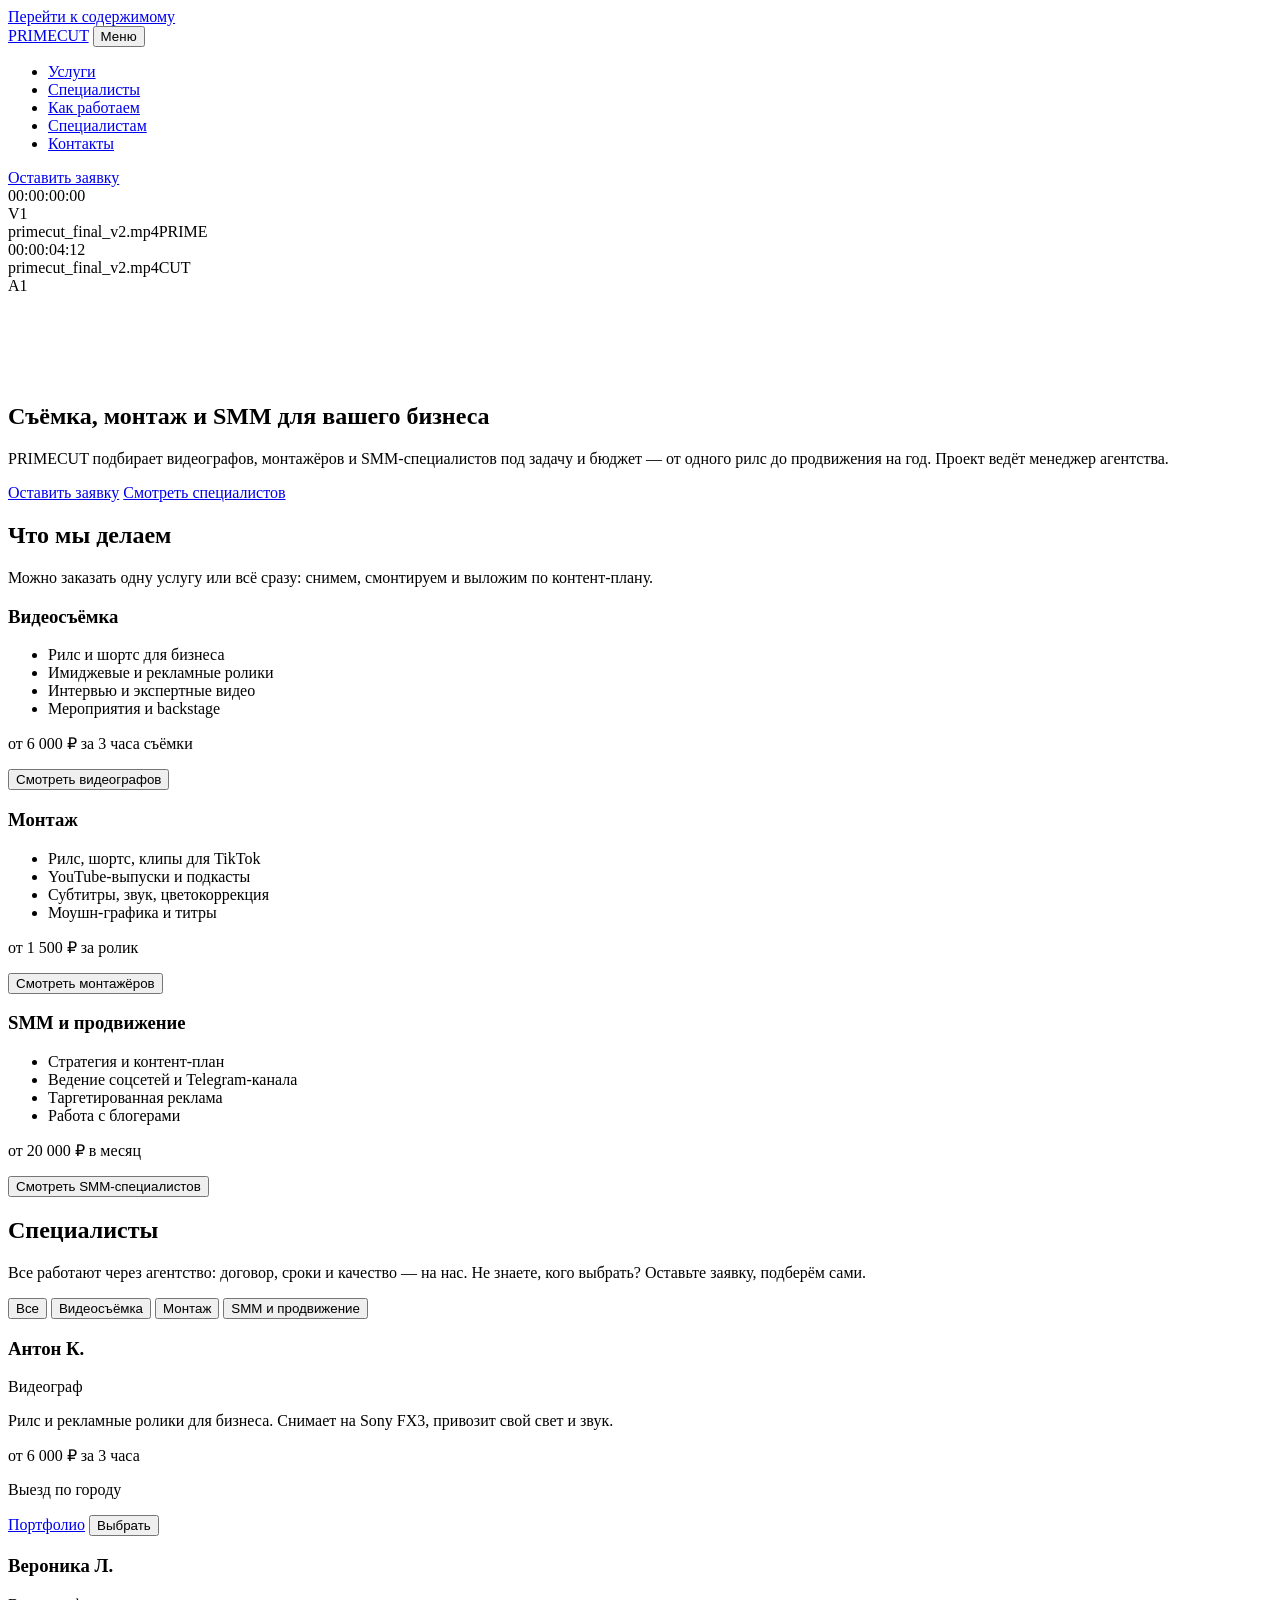
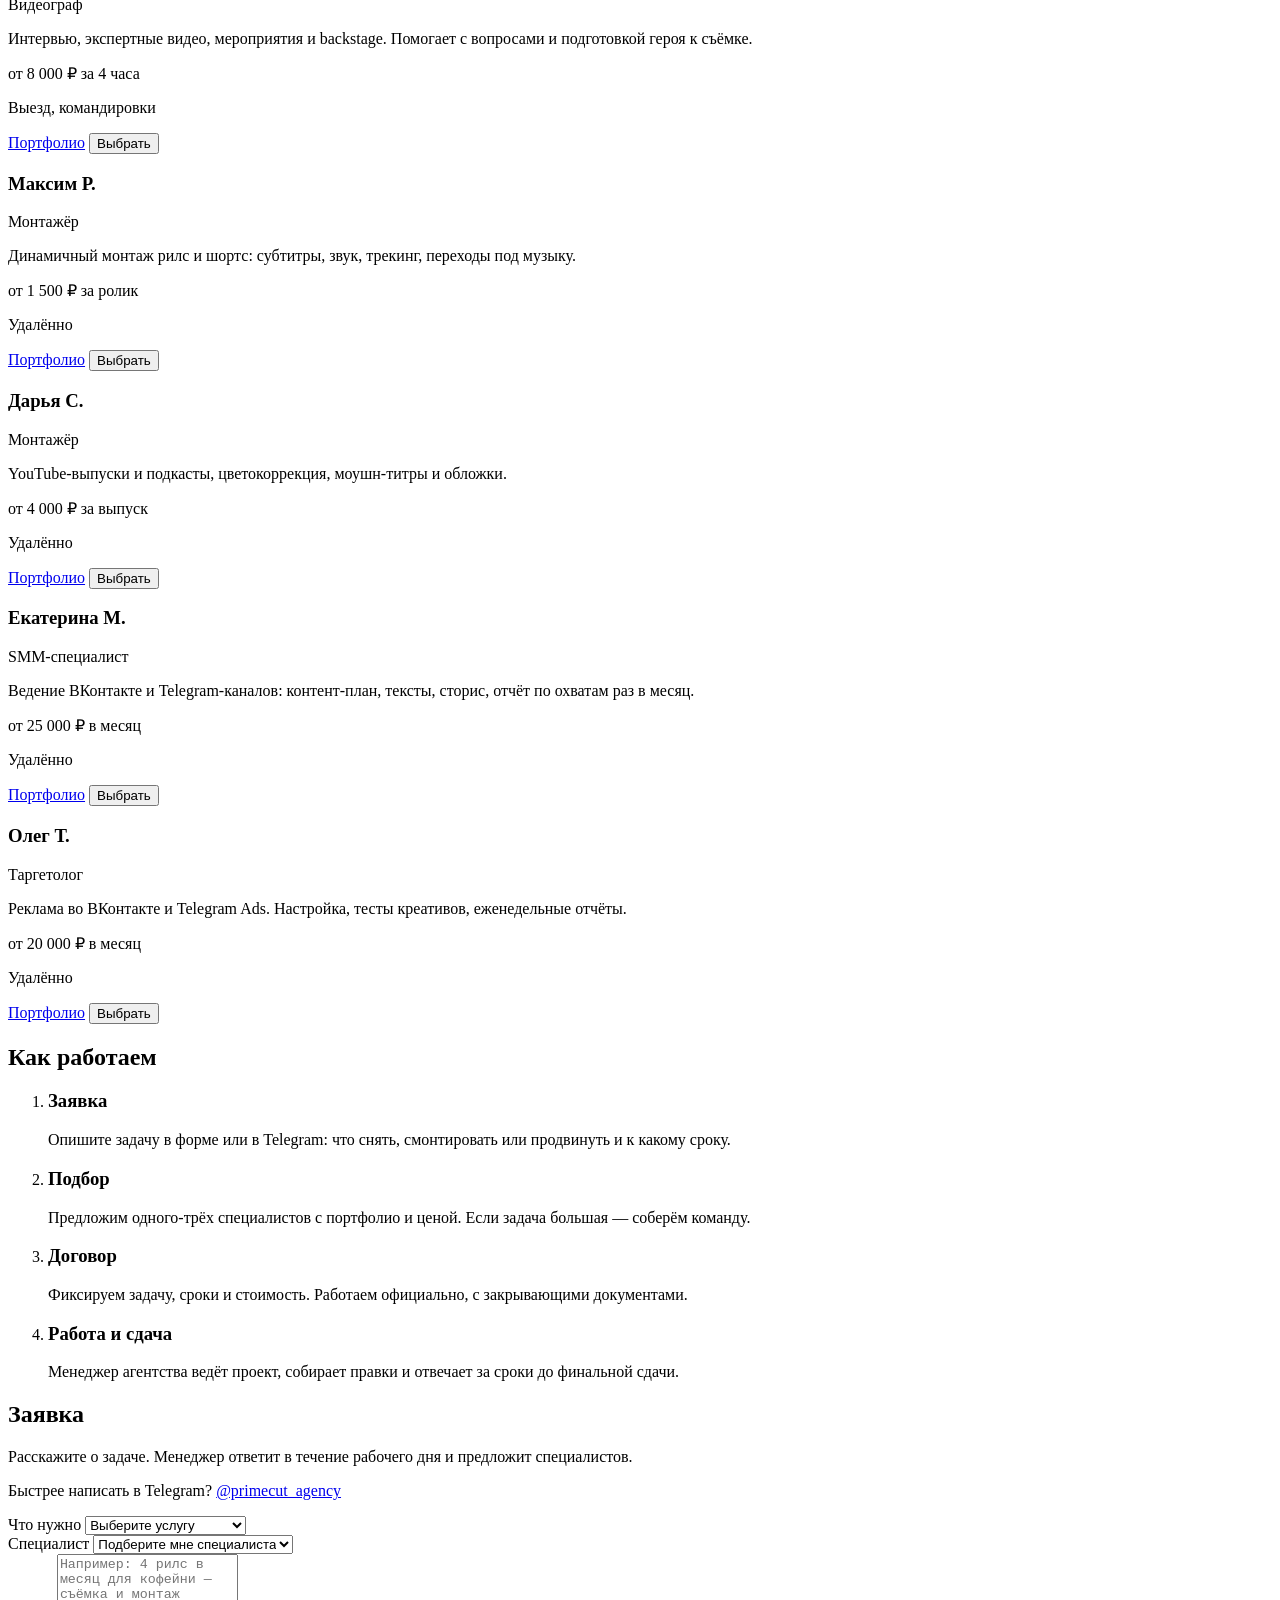
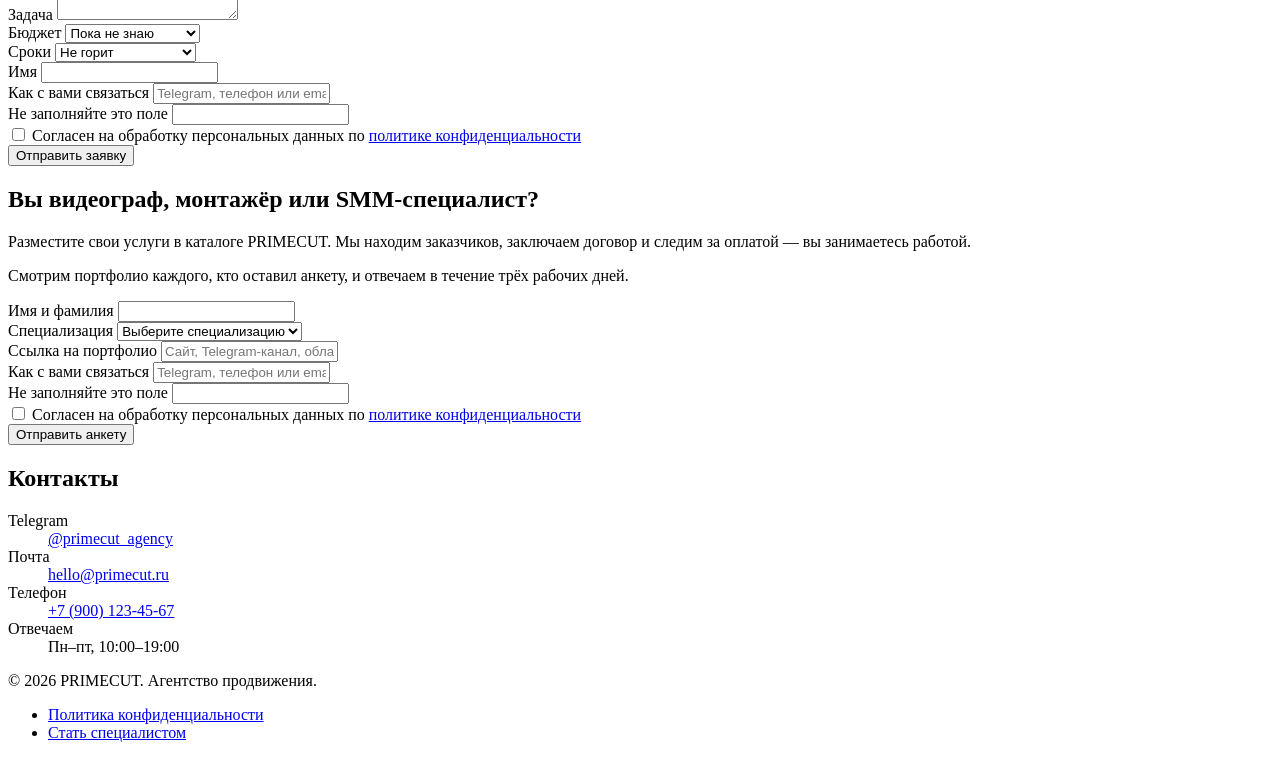
==== index.html @ 74338d12 "Add files via upload" ====
<!doctype html>
<html lang="ru">
<head>
  <meta charset="utf-8">
  <meta name="viewport" content="width=device-width, initial-scale=1">
  <title>PRIMECUT — агентство продвижения: видеосъёмка, монтаж, SMM</title>
  <meta name="description" content="PRIMECUT подбирает видеографов, монтажёров и SMM-специалистов под задачу и бюджет. Съёмка рилс и рекламы, монтаж, ведение соцсетей и таргет.">
  <meta name="theme-color" content="#EEF0F3">

  <meta property="og:type" content="website">
  <meta property="og:title" content="PRIMECUT — агентство продвижения">
  <meta property="og:description" content="Видеографы, монтажёры и SMM-специалисты для вашего бизнеса. Проект ведёт менеджер агентства.">
  <meta property="og:locale" content="ru_RU">
  <!-- Картинка для превью ссылок (1200×630). Загрузите файл в assets и раскомментируйте:
  <meta property="og:image" content="https://ВАШ-АДРЕС/assets/og-image.jpg"> -->

  <link rel="icon" href="assets/favicon.svg" type="image/svg+xml">
  <link rel="preconnect" href="https://fonts.googleapis.com">
  <link rel="preconnect" href="https://fonts.gstatic.com" crossorigin>
  <link href="https://fonts.googleapis.com/css2?family=Geologica:wght@400;500;600;700;800&display=swap" rel="stylesheet">
  <link rel="stylesheet" href="css/styles.css">

  <script src="js/config.js" defer></script>
  <script src="js/main.js" defer></script>
</head>
<body>
  <a class="skip-link" href="#main">Перейти к содержимому</a>

  <!-- ================= ШАПКА ================= -->
  <header class="site-header">
    <div class="site-header__inner">
      <a class="logo" href="#top" aria-label="PRIMECUT, наверх">PRIMECUT</a>

      <button class="nav-toggle" type="button" aria-expanded="false" aria-controls="site-nav">
        <span class="nav-toggle__bars" aria-hidden="true"></span>
        <span>Меню</span>
      </button>

      <nav class="site-nav" id="site-nav" aria-label="Разделы сайта">
        <ul class="site-nav__list">
          <li><a href="#services">Услуги</a></li>
          <li><a href="#catalog">Специалисты</a></li>
          <li><a href="#process">Как работаем</a></li>
          <li><a href="#join">Специалистам</a></li>
          <li><a href="#contacts">Контакты</a></li>
        </ul>
        <a class="btn btn--primary site-nav__cta" href="#request">Оставить заявку</a>
      </nav>
    </div>
  </header>

  <main id="main">

    <!-- ================= ПЕРВЫЙ ЭКРАН =================
         Логотип нарисован как дорожка монтажной программы:
         клип «PRIMECUT» разрезан в месте, где стоит курсор воспроизведения. -->
    <section class="hero" id="top">
      <div class="container">
        <div class="timeline" aria-hidden="true">
          <span class="timeline__label"></span>
          <div class="timeline__ruler"><span>00:00:00:00</span></div>

          <span class="timeline__label">V1</span>
          <div class="timeline__video">
            <div class="clip"><span class="clip__file">primecut_final_v2.mp4</span><span class="clip__word">PRIME</span></div>
            <div class="timeline__cut">
              <div class="playhead"><span class="playhead__time">00:00:04:12</span></div>
            </div>
            <div class="clip clip--tail"><span class="clip__file">primecut_final_v2.mp4</span><span class="clip__word">CUT</span></div>
          </div>

          <span class="timeline__label">A1</span>
          <div class="timeline__audio">
            <svg viewBox="0 0 600 40" preserveAspectRatio="none" focusable="false"><path d="M2.0 15.6V24.4M6.0 15.3V24.7M10.0 12.6V27.4M14.0 14.2V25.8M18.0 11.2V28.8M22.0 11.2V28.8M26.0 12.3V27.7M30.0 8.8V31.2M34.0 11.3V28.7M38.0 8.0V32.0M42.0 10.3V29.7M46.0 9.8V30.2M50.0 6.9V33.1M54.0 3.5V36.5M58.0 9.1V30.9M62.0 8.3V31.7M66.0 5.3V34.7M70.0 3.1V36.9M74.0 6.4V33.6M78.0 8.2V31.8M82.0 4.7V35.3M86.0 11.7V28.3M90.0 7.3V32.7M94.0 11.5V28.5M98.0 13.0V27.0M102.0 13.8V26.2M106.0 13.8V26.2M110.0 12.8V27.2M114.0 15.8V24.2M118.0 14.2V25.8M122.0 13.0V27.0M126.0 13.3V26.7M130.0 11.7V28.3M134.0 13.4V26.6M138.0 13.0V27.0M142.0 11.7V28.3M146.0 8.4V31.6M150.0 9.6V30.4M154.0 10.0V30.0M158.0 8.0V32.0M162.0 8.8V31.2M166.0 9.8V30.2M170.0 6.6V33.4M174.0 7.4V32.6M178.0 10.6V29.4M182.0 8.8V31.2M186.0 9.5V30.5M190.0 7.9V32.1M194.0 9.3V30.7M198.0 12.1V27.9M202.0 9.2V30.8M206.0 13.9V26.1M210.0 13.0V27.0M214.0 12.2V27.8M218.0 15.1V24.9M222.0 14.4V25.6M226.0 16.2V23.8M230.0 14.4V25.6M234.0 13.6V26.4M238.0 13.8V26.2M242.0 12.3V27.7M246.0 14.1V25.9M250.0 12.3V27.7M254.0 12.5V27.5M258.0 12.4V27.6M262.0 12.8V27.2M266.0 11.0V29.0M270.0 10.5V29.5M274.0 12.6V27.4M278.0 11.8V28.2M282.0 14.4V25.6M286.0 11.8V28.2M290.0 12.1V27.9M294.0 10.8V29.2M298.0 11.7V28.3M302.0 14.0V26.0M306.0 13.8V26.2M310.0 12.9V27.1M314.0 15.5V24.5M318.0 14.1V25.9M322.0 15.3V24.7M326.0 15.6V24.4M330.0 15.9V24.1M334.0 13.9V26.1M338.0 16.0V24.0M342.0 15.8V24.2M346.0 15.2V24.8M350.0 13.5V26.5M354.0 15.8V24.2M358.0 14.5V25.5M362.0 13.9V26.1M366.0 12.5V27.5M370.0 12.5V27.5M374.0 12.2V27.8M378.0 14.2V25.8M382.0 13.5V26.5M386.0 13.6V26.4M390.0 11.3V28.7M394.0 10.9V29.1M398.0 14.2V25.8M402.0 14.0V26.0M406.0 13.7V26.3M410.0 13.7V26.3M414.0 12.6V27.4M418.0 12.2V27.8M422.0 13.7V26.3M426.0 14.9V25.1M430.0 13.4V26.6M434.0 13.8V26.2M438.0 13.3V26.7M442.0 12.3V27.7M446.0 13.6V26.4M450.0 14.6V25.4M454.0 14.7V25.3M458.0 14.1V25.9M462.0 15.7V24.3M466.0 12.2V27.8M470.0 12.0V28.0M474.0 11.0V29.0M478.0 10.7V29.3M482.0 12.0V28.0M486.0 11.5V28.5M490.0 12.7V27.3M494.0 9.3V30.7M498.0 12.3V27.7M502.0 12.0V28.0M506.0 10.9V29.1M510.0 11.0V29.0M514.0 9.7V30.3M518.0 11.6V28.4M522.0 12.0V28.0M526.0 11.1V28.9M530.0 11.6V28.4M534.0 10.2V29.8M538.0 12.6V27.4M542.0 8.2V31.8M546.0 10.3V29.7M550.0 13.3V26.7M554.0 13.4V26.6M558.0 13.7V26.3M562.0 14.4V25.6M566.0 15.9V24.1M570.0 13.4V26.6M574.0 11.8V28.2M578.0 12.8V27.2M582.0 11.8V28.2M586.0 13.1V26.9M590.0 12.3V27.7M594.0 10.2V29.8M598.0 10.1V29.9"/></svg>
          </div>
        </div>

        <div class="hero__grid">
          <h1 class="hero__title">Съёмка, монтаж и&nbsp;SMM для вашего бизнеса</h1>
          <div class="hero__side">
            <p class="hero__lead">PRIMECUT подбирает видеографов, монтажёров и&nbsp;SMM-специалистов под задачу и&nbsp;бюджет — от&nbsp;одного рилс до&nbsp;продвижения на&nbsp;год. Проект ведёт менеджер агентства.</p>
            <div class="hero__actions">
              <a class="btn btn--primary btn--large" href="#request">Оставить заявку</a>
              <a class="btn btn--quiet btn--large" href="#catalog">Смотреть специалистов</a>
            </div>
          </div>
        </div>
      </div>
    </section>

    <!-- ================= УСЛУГИ ================= -->
    <section class="section" id="services" aria-labelledby="services-title">
      <div class="container">
        <div class="section__head">
          <h2 class="section__title" id="services-title">Что мы делаем</h2>
          <p class="section__note">Можно заказать одну услугу или всё сразу: снимем, смонтируем и&nbsp;выложим по&nbsp;контент-плану.</p>
        </div>

        <div class="services">
          <article class="service" data-category="video">
            <h3 class="service__title">Видеосъёмка</h3>
            <ul class="service__list">
              <li>Рилс и&nbsp;шортс для бизнеса</li>
              <li>Имиджевые и&nbsp;рекламные ролики</li>
              <li>Интервью и&nbsp;экспертные видео</li>
              <li>Мероприятия и&nbsp;backstage</li>
            </ul>
            <p class="service__price">от&nbsp;6&nbsp;000&nbsp;₽ за&nbsp;3&nbsp;часа съёмки</p>
            <button class="link-btn" type="button" data-show-category="video">Смотреть видеографов</button>
          </article>

          <article class="service" data-category="edit">
            <h3 class="service__title">Монтаж</h3>
            <ul class="service__list">
              <li>Рилс, шортс, клипы для TikTok</li>
              <li>YouTube-выпуски и&nbsp;подкасты</li>
              <li>Субтитры, звук, цветокоррекция</li>
              <li>Моушн-графика и&nbsp;титры</li>
            </ul>
            <p class="service__price">от&nbsp;1&nbsp;500&nbsp;₽ за&nbsp;ролик</p>
            <button class="link-btn" type="button" data-show-category="edit">Смотреть монтажёров</button>
          </article>

          <article class="service" data-category="smm">
            <h3 class="service__title">SMM и&nbsp;продвижение</h3>
            <ul class="service__list">
              <li>Стратегия и&nbsp;контент-план</li>
              <li>Ведение соцсетей и&nbsp;Telegram-канала</li>
              <li>Таргетированная реклама</li>
              <li>Работа с&nbsp;блогерами</li>
            </ul>
            <p class="service__price">от&nbsp;20&nbsp;000&nbsp;₽ в&nbsp;месяц</p>
            <button class="link-btn" type="button" data-show-category="smm">Смотреть SMM-специалистов</button>
          </article>
        </div>
      </div>
    </section>

    <!-- ================= КАТАЛОГ СПЕЦИАЛИСТОВ =================
         Один специалист — один блок <article class="pro">.
         data-category: video (съёмка), edit (монтаж) или smm (SMM и продвижение).
         data-name — имя, которое попадёт в форму заявки.
         Ссылка «Портфолио» с href="#" на сайте не показывается — впишите настоящую ссылку. -->
    <section class="section section--tinted" id="catalog" aria-labelledby="catalog-title">
      <div class="container">
        <div class="section__head">
          <h2 class="section__title" id="catalog-title">Специалисты</h2>
          <p class="section__note">Все работают через агентство: договор, сроки и&nbsp;качество — на&nbsp;нас. Не&nbsp;знаете, кого выбрать? Оставьте заявку, подберём сами.</p>
        </div>

        <div class="filters" role="group" aria-label="Показать специалистов">
          <button class="filter" type="button" data-filter="all" aria-pressed="true">Все</button>
          <button class="filter" type="button" data-filter="video" aria-pressed="false">Видеосъёмка</button>
          <button class="filter" type="button" data-filter="edit" aria-pressed="false">Монтаж</button>
          <button class="filter" type="button" data-filter="smm" aria-pressed="false">SMM и&nbsp;продвижение</button>
        </div>

        <div class="catalog" id="catalog-list">
          <article class="pro" data-category="video" data-name="Антон К.">
            <div class="pro__who">
              <h3 class="pro__name">Антон К.</h3>
              <p class="pro__role">Видеограф</p>
            </div>
            <p class="pro__about">Рилс и&nbsp;рекламные ролики для бизнеса. Снимает на&nbsp;Sony FX3, привозит свой свет и&nbsp;звук.</p>
            <div class="pro__terms">
              <p class="pro__price">от&nbsp;6&nbsp;000&nbsp;₽ за&nbsp;3&nbsp;часа</p>
              <p class="pro__format">Выезд по&nbsp;городу</p>
            </div>
            <div class="pro__actions">
              <a class="link-btn" href="#" target="_blank" rel="noopener" data-portfolio>Портфолио</a>
              <button class="btn btn--small" type="button" data-choose>Выбрать</button>
            </div>
          </article>

          <article class="pro" data-category="video" data-name="Вероника Л.">
            <div class="pro__who">
              <h3 class="pro__name">Вероника Л.</h3>
              <p class="pro__role">Видеограф</p>
            </div>
            <p class="pro__about">Интервью, экспертные видео, мероприятия и&nbsp;backstage. Помогает с&nbsp;вопросами и&nbsp;подготовкой героя к&nbsp;съёмке.</p>
            <div class="pro__terms">
              <p class="pro__price">от&nbsp;8&nbsp;000&nbsp;₽ за&nbsp;4&nbsp;часа</p>
              <p class="pro__format">Выезд, командировки</p>
            </div>
            <div class="pro__actions">
              <a class="link-btn" href="#" target="_blank" rel="noopener" data-portfolio>Портфолио</a>
              <button class="btn btn--small" type="button" data-choose>Выбрать</button>
            </div>
          </article>

          <article class="pro" data-category="edit" data-name="Максим Р.">
            <div class="pro__who">
              <h3 class="pro__name">Максим Р.</h3>
              <p class="pro__role">Монтажёр</p>
            </div>
            <p class="pro__about">Динамичный монтаж рилс и&nbsp;шортс: субтитры, звук, трекинг, переходы под&nbsp;музыку.</p>
            <div class="pro__terms">
              <p class="pro__price">от&nbsp;1&nbsp;500&nbsp;₽ за&nbsp;ролик</p>
              <p class="pro__format">Удалённо</p>
            </div>
            <div class="pro__actions">
              <a class="link-btn" href="#" target="_blank" rel="noopener" data-portfolio>Портфолио</a>
              <button class="btn btn--small" type="button" data-choose>Выбрать</button>
            </div>
          </article>

          <article class="pro" data-category="edit" data-name="Дарья С.">
            <div class="pro__who">
              <h3 class="pro__name">Дарья С.</h3>
              <p class="pro__role">Монтажёр</p>
            </div>
            <p class="pro__about">YouTube-выпуски и&nbsp;подкасты, цветокоррекция, моушн-титры и&nbsp;обложки.</p>
            <div class="pro__terms">
              <p class="pro__price">от&nbsp;4&nbsp;000&nbsp;₽ за&nbsp;выпуск</p>
              <p class="pro__format">Удалённо</p>
            </div>
            <div class="pro__actions">
              <a class="link-btn" href="#" target="_blank" rel="noopener" data-portfolio>Портфолио</a>
              <button class="btn btn--small" type="button" data-choose>Выбрать</button>
            </div>
          </article>

          <article class="pro" data-category="smm" data-name="Екатерина М.">
            <div class="pro__who">
              <h3 class="pro__name">Екатерина М.</h3>
              <p class="pro__role">SMM-специалист</p>
            </div>
            <p class="pro__about">Ведение ВКонтакте и&nbsp;Telegram-каналов: контент-план, тексты, сторис, отчёт по&nbsp;охватам раз в&nbsp;месяц.</p>
            <div class="pro__terms">
              <p class="pro__price">от&nbsp;25&nbsp;000&nbsp;₽ в&nbsp;месяц</p>
              <p class="pro__format">Удалённо</p>
            </div>
            <div class="pro__actions">
              <a class="link-btn" href="#" target="_blank" rel="noopener" data-portfolio>Портфолио</a>
              <button class="btn btn--small" type="button" data-choose>Выбрать</button>
            </div>
          </article>

          <article class="pro" data-category="smm" data-name="Олег Т.">
            <div class="pro__who">
              <h3 class="pro__name">Олег Т.</h3>
              <p class="pro__role">Таргетолог</p>
            </div>
            <p class="pro__about">Реклама во&nbsp;ВКонтакте и&nbsp;Telegram Ads. Настройка, тесты креативов, еженедельные отчёты.</p>
            <div class="pro__terms">
              <p class="pro__price">от&nbsp;20&nbsp;000&nbsp;₽ в&nbsp;месяц</p>
              <p class="pro__format">Удалённо</p>
            </div>
            <div class="pro__actions">
              <a class="link-btn" href="#" target="_blank" rel="noopener" data-portfolio>Портфолио</a>
              <button class="btn btn--small" type="button" data-choose>Выбрать</button>
            </div>
          </article>
        </div>
      </div>
    </section>

    <!-- ================= КАК РАБОТАЕМ ================= -->
    <section class="section" id="process" aria-labelledby="process-title">
      <div class="container">
        <div class="section__head">
          <h2 class="section__title" id="process-title">Как работаем</h2>
        </div>

        <ol class="steps">
          <li class="step">
            <h3 class="step__title">Заявка</h3>
            <p>Опишите задачу в&nbsp;форме или в&nbsp;Telegram: что снять, смонтировать или продвинуть и&nbsp;к&nbsp;какому сроку.</p>
          </li>
          <li class="step">
            <h3 class="step__title">Подбор</h3>
            <p>Предложим одного-трёх специалистов с&nbsp;портфолио и&nbsp;ценой. Если задача большая — соберём команду.</p>
          </li>
          <li class="step">
            <h3 class="step__title">Договор</h3>
            <p>Фиксируем задачу, сроки и&nbsp;стоимость. Работаем официально, с&nbsp;закрывающими документами.</p>
          </li>
          <li class="step">
            <h3 class="step__title">Работа и&nbsp;сдача</h3>
            <p>Менеджер агентства ведёт проект, собирает правки и&nbsp;отвечает за&nbsp;сроки до&nbsp;финальной сдачи.</p>
          </li>
        </ol>
      </div>
    </section>

    <!-- ================= ЗАЯВКА ================= -->
    <section class="section section--tinted" id="request" aria-labelledby="request-title">
      <div class="container split">
        <div class="split__intro">
          <h2 class="section__title" id="request-title">Заявка</h2>
          <p>Расскажите о&nbsp;задаче. Менеджер ответит в&nbsp;течение рабочего дня и&nbsp;предложит специалистов.</p>
          <p>Быстрее написать в&nbsp;Telegram? <a href="https://t.me/primecut_agency" target="_blank" rel="noopener">@primecut_agency</a></p>
        </div>

        <form class="form" id="request-form" data-form
              data-title="Заявка с сайта PRIMECUT"
              data-success-title="Заявка отправлена"
              data-success-text="Менеджер свяжется с вами в течение рабочего дня и предложит специалистов."
              novalidate>
          <noscript><p class="form__noscript">Чтобы отправить заявку, включите JavaScript или напишите нам в&nbsp;Telegram.</p></noscript>

          <div class="field">
            <label for="r-category">Что нужно</label>
            <select id="r-category" name="category" data-label="Услуга" required>
              <option value="">Выберите услугу</option>
              <option value="video">Видеосъёмка</option>
              <option value="edit">Монтаж</option>
              <option value="smm">SMM и продвижение</option>
              <option value="mixed">Несколько услуг сразу</option>
            </select>
            <p class="field__error" id="r-category-error" hidden>Выберите, что нужно сделать</p>
          </div>

          <div class="field">
            <label for="r-specialist">Специалист</label>
            <select id="r-specialist" name="specialist" data-label="Специалист">
              <option value="Подобрать">Подберите мне специалиста</option>
              <!-- Варианты подставляются автоматически из каталога -->
            </select>
          </div>

          <div class="field">
            <label for="r-task">Задача</label>
            <textarea id="r-task" name="task" rows="4" maxlength="1500" data-label="Задача" required placeholder="Например: 4 рилс в месяц для кофейни — съёмка и монтаж"></textarea>
            <p class="field__error" id="r-task-error" hidden>Опишите задачу хотя бы в&nbsp;двух словах</p>
          </div>

          <div class="field-row">
            <div class="field">
              <label for="r-budget">Бюджет</label>
              <select id="r-budget" name="budget" data-label="Бюджет">
                <option>Пока не знаю</option>
                <option>До 30 000 ₽</option>
                <option>30 000–100 000 ₽</option>
                <option>Больше 100 000 ₽</option>
              </select>
            </div>
            <div class="field">
              <label for="r-deadline">Сроки</label>
              <select id="r-deadline" name="deadline" data-label="Сроки">
                <option>Не горит</option>
                <option>В течение месяца</option>
                <option>В течение недели</option>
                <option>Срочно, за 1–2 дня</option>
              </select>
            </div>
          </div>

          <div class="field">
            <label for="r-name">Имя</label>
            <input id="r-name" name="name" type="text" autocomplete="name" maxlength="80" data-label="Имя" required>
            <p class="field__error" id="r-name-error" hidden>Напишите, как к&nbsp;вам обращаться</p>
          </div>

          <div class="field">
            <label for="r-contact">Как с&nbsp;вами связаться</label>
            <input id="r-contact" name="contact" type="text" maxlength="120" data-label="Контакт" required placeholder="Telegram, телефон или email">
            <p class="field__error" id="r-contact-error" hidden>Оставьте Telegram, телефон или email</p>
          </div>

          <div class="hp" aria-hidden="true">
            <label for="r-website">Не заполняйте это поле</label>
            <input id="r-website" name="website" type="text" tabindex="-1" autocomplete="off" data-honeypot>
          </div>

          <div class="field field--check">
            <input id="r-consent" name="consent" type="checkbox" required>
            <label for="r-consent">Согласен на&nbsp;обработку персональных данных по&nbsp;<a href="privacy.html" target="_blank" rel="noopener">политике конфиденциальности</a></label>
            <p class="field__error" id="r-consent-error" hidden>Без согласия мы не&nbsp;можем принять заявку</p>
          </div>

          <button class="btn btn--primary btn--large btn--block" type="submit">Отправить заявку</button>
          <div class="form__status" role="status" aria-live="polite" tabindex="-1" hidden></div>
        </form>
      </div>
    </section>

    <!-- ================= ДЛЯ СПЕЦИАЛИСТОВ ================= -->
    <section class="section section--dark" id="join" aria-labelledby="join-title">
      <div class="container split">
        <div class="split__intro">
          <h2 class="section__title" id="join-title">Вы видеограф, монтажёр или SMM&#8209;специалист?</h2>
          <p>Разместите свои услуги в&nbsp;каталоге PRIMECUT. Мы находим заказчиков, заключаем договор и&nbsp;следим за&nbsp;оплатой — вы занимаетесь работой.</p>
          <p>Смотрим портфолио каждого, кто оставил анкету, и&nbsp;отвечаем в&nbsp;течение трёх рабочих дней.</p>
        </div>

        <form class="form" id="join-form" data-form
              data-title="Анкета специалиста PRIMECUT"
              data-success-title="Анкета отправлена"
              data-success-text="Посмотрим портфолио и напишем вам в течение трёх рабочих дней."
              novalidate>
          <div class="field">
            <label for="j-name">Имя и&nbsp;фамилия</label>
            <input id="j-name" name="name" type="text" autocomplete="name" maxlength="80" data-label="Имя" required>
            <p class="field__error" id="j-name-error" hidden>Напишите имя и&nbsp;фамилию</p>
          </div>

          <div class="field">
            <label for="j-role">Специализация</label>
            <select id="j-role" name="role" data-label="Специализация" required>
              <option value="">Выберите специализацию</option>
              <option>Видеограф</option>
              <option>Монтажёр</option>
              <option>SMM-специалист</option>
              <option>Таргетолог</option>
              <option>Другое</option>
            </select>
            <p class="field__error" id="j-role-error" hidden>Выберите специализацию</p>
          </div>

          <div class="field">
            <label for="j-portfolio">Ссылка на&nbsp;портфолио</label>
            <input id="j-portfolio" name="portfolio" type="text" inputmode="url" maxlength="300" data-label="Портфолио" required placeholder="Сайт, Telegram-канал, облако с работами">
            <p class="field__error" id="j-portfolio-error" hidden>Добавьте ссылку на&nbsp;работы</p>
          </div>

          <div class="field">
            <label for="j-contact">Как с&nbsp;вами связаться</label>
            <input id="j-contact" name="contact" type="text" maxlength="120" data-label="Контакт" required placeholder="Telegram, телефон или email">
            <p class="field__error" id="j-contact-error" hidden>Оставьте Telegram, телефон или email</p>
          </div>

          <div class="hp" aria-hidden="true">
            <label for="j-website">Не заполняйте это поле</label>
            <input id="j-website" name="website" type="text" tabindex="-1" autocomplete="off" data-honeypot>
          </div>

          <div class="field field--check">
            <input id="j-consent" name="consent" type="checkbox" required>
            <label for="j-consent">Согласен на&nbsp;обработку персональных данных по&nbsp;<a href="privacy.html" target="_blank" rel="noopener">политике конфиденциальности</a></label>
            <p class="field__error" id="j-consent-error" hidden>Без согласия мы не&nbsp;можем принять анкету</p>
          </div>

          <button class="btn btn--primary btn--large btn--block" type="submit">Отправить анкету</button>
          <div class="form__status" role="status" aria-live="polite" tabindex="-1" hidden></div>
        </form>
      </div>
    </section>
  </main>

  <!-- ================= ПОДВАЛ И КОНТАКТЫ ================= -->
  <footer class="site-footer" id="contacts">
    <div class="container">
      <h2 class="site-footer__title">Контакты</h2>
      <dl class="contacts">
        <div>
          <dt>Telegram</dt>
          <dd><a href="https://t.me/primecut_agency" target="_blank" rel="noopener">@primecut_agency</a></dd>
        </div>
        <div>
          <dt>Почта</dt>
          <dd><a href="mailto:hello@primecut.ru">hello@primecut.ru</a></dd>
        </div>
        <div>
          <dt>Телефон</dt>
          <dd><a href="tel:+79001234567">+7 (900) 123-45-67</a></dd>
        </div>
        <div>
          <dt>Отвечаем</dt>
          <dd>Пн–пт, 10:00–19:00</dd>
        </div>
      </dl>

      <div class="site-footer__row">
        <p>© <span data-year>2026</span> PRIMECUT. Агентство продвижения.</p>
        <ul class="site-footer__links">
          <li><a href="privacy.html">Политика конфиденциальности</a></li>
          <li><a href="#join">Стать специалистом</a></li>
        </ul>
      </div>
    </div>
  </footer>
</body>
</html>
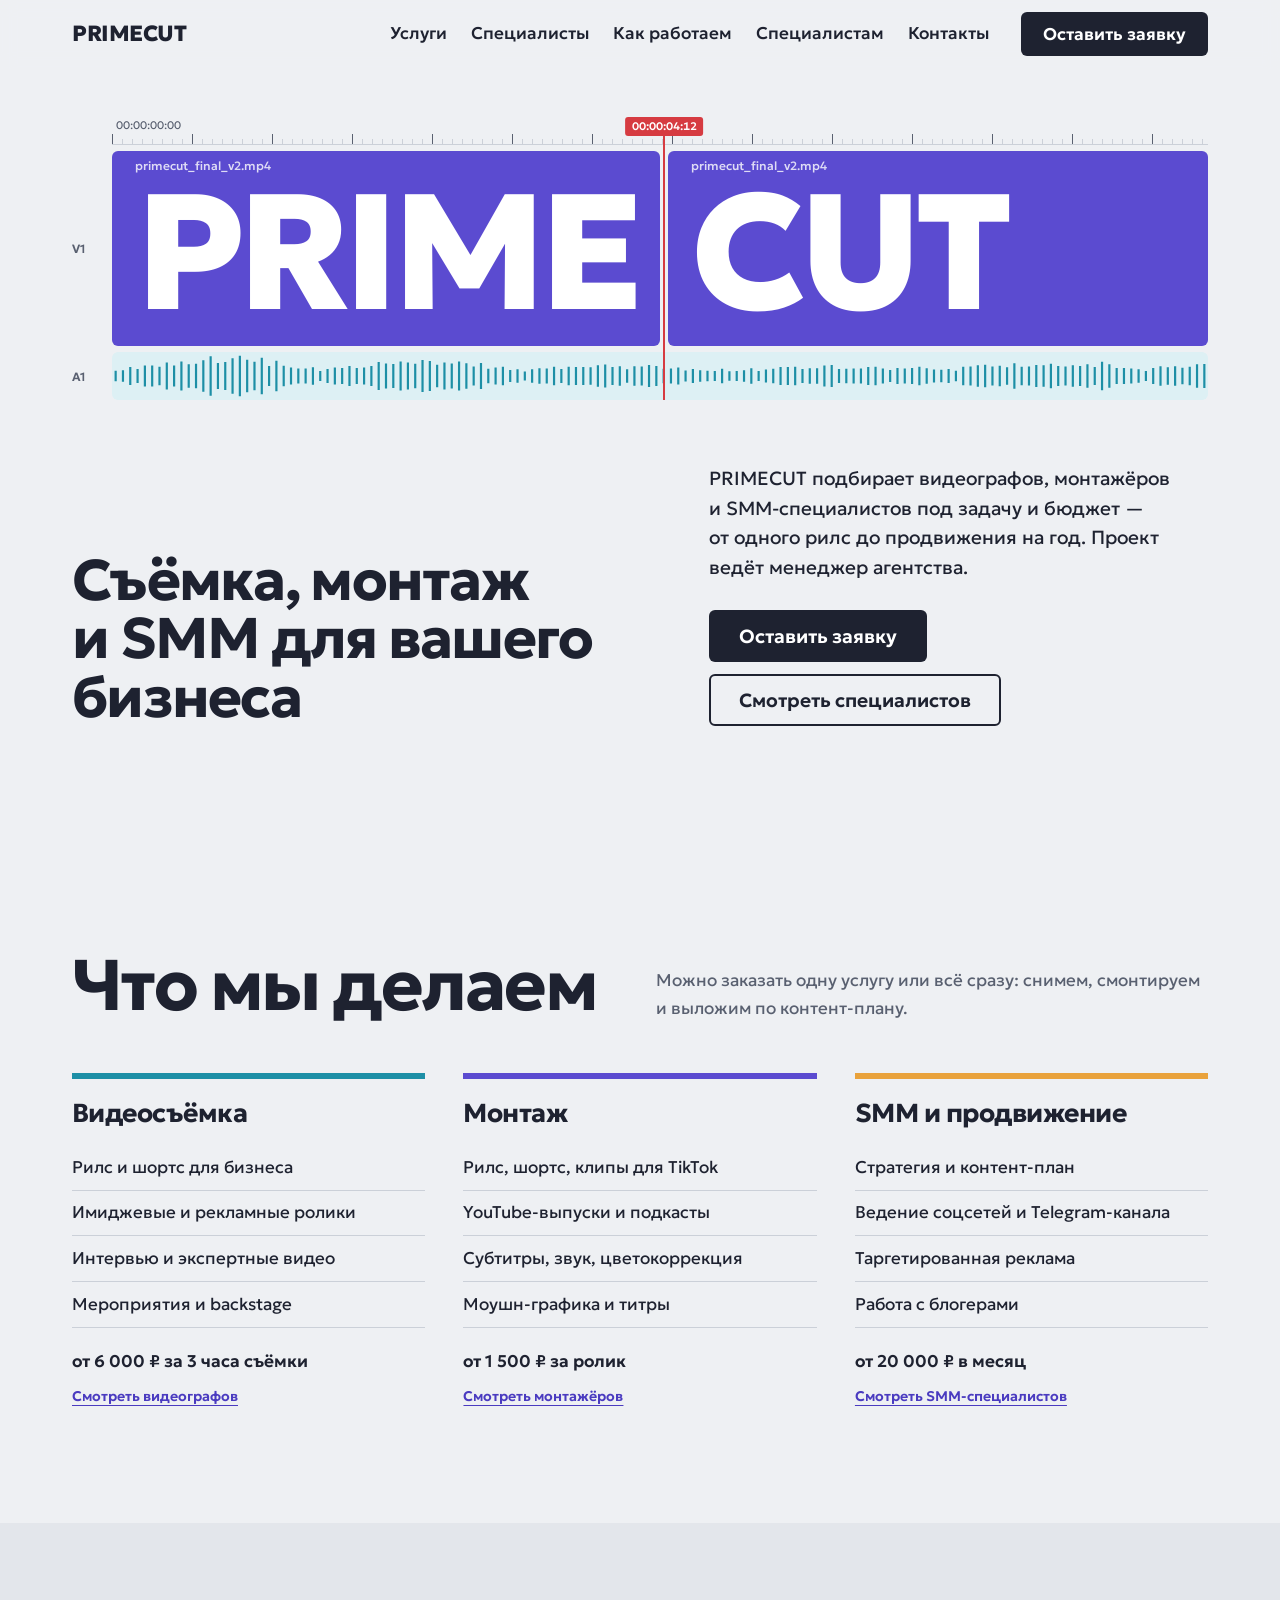
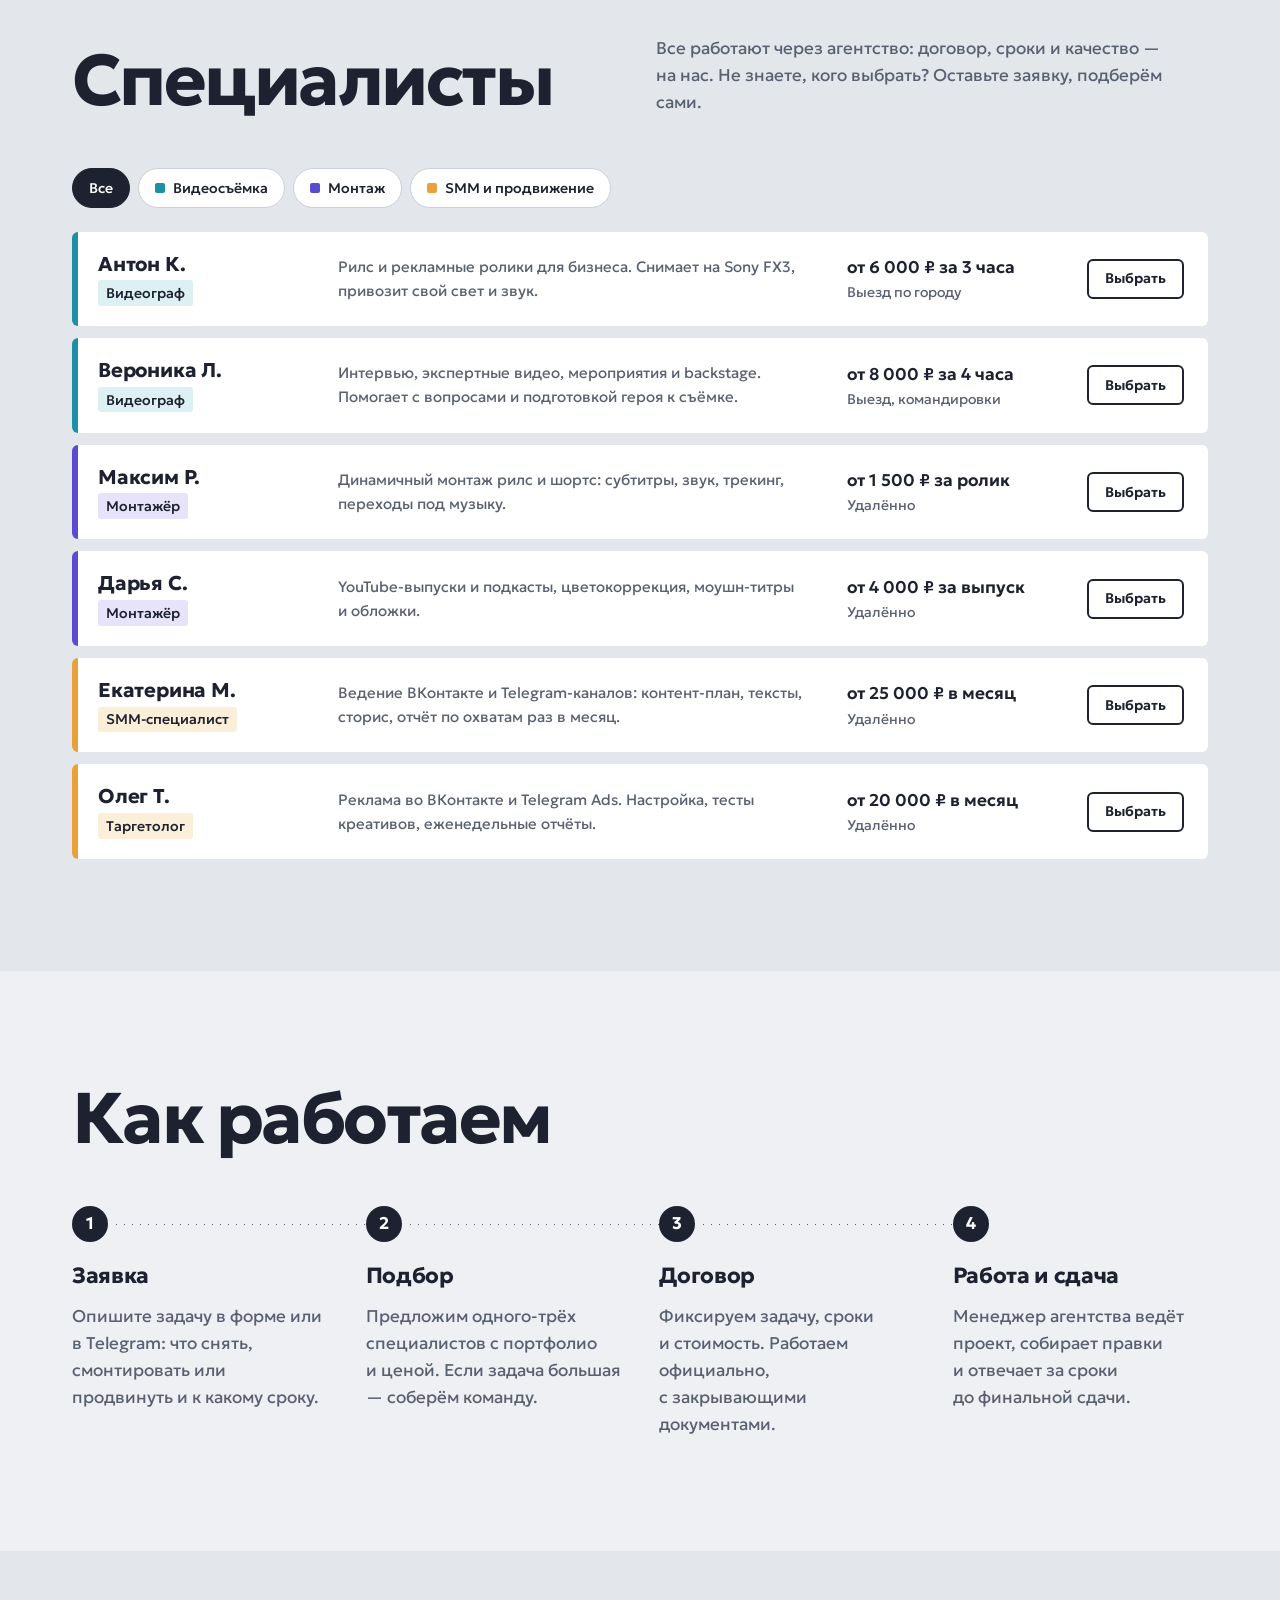
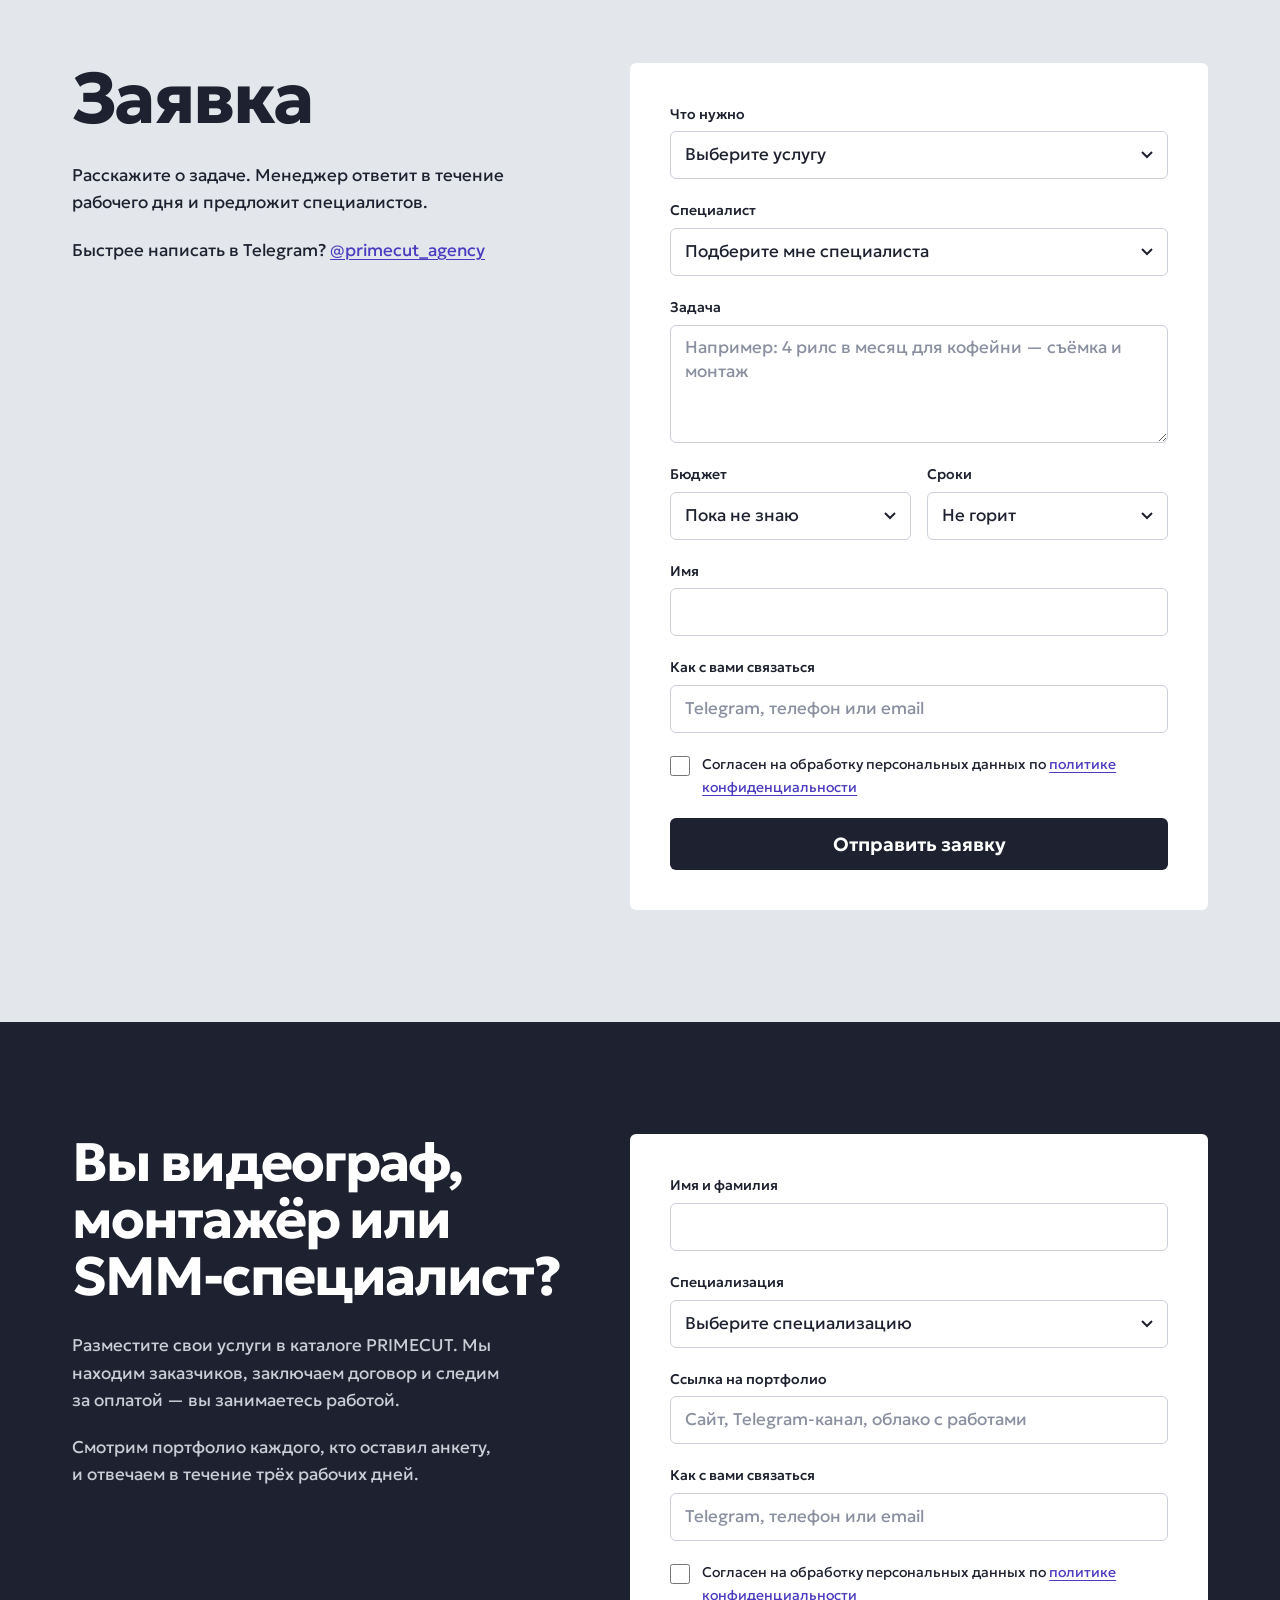
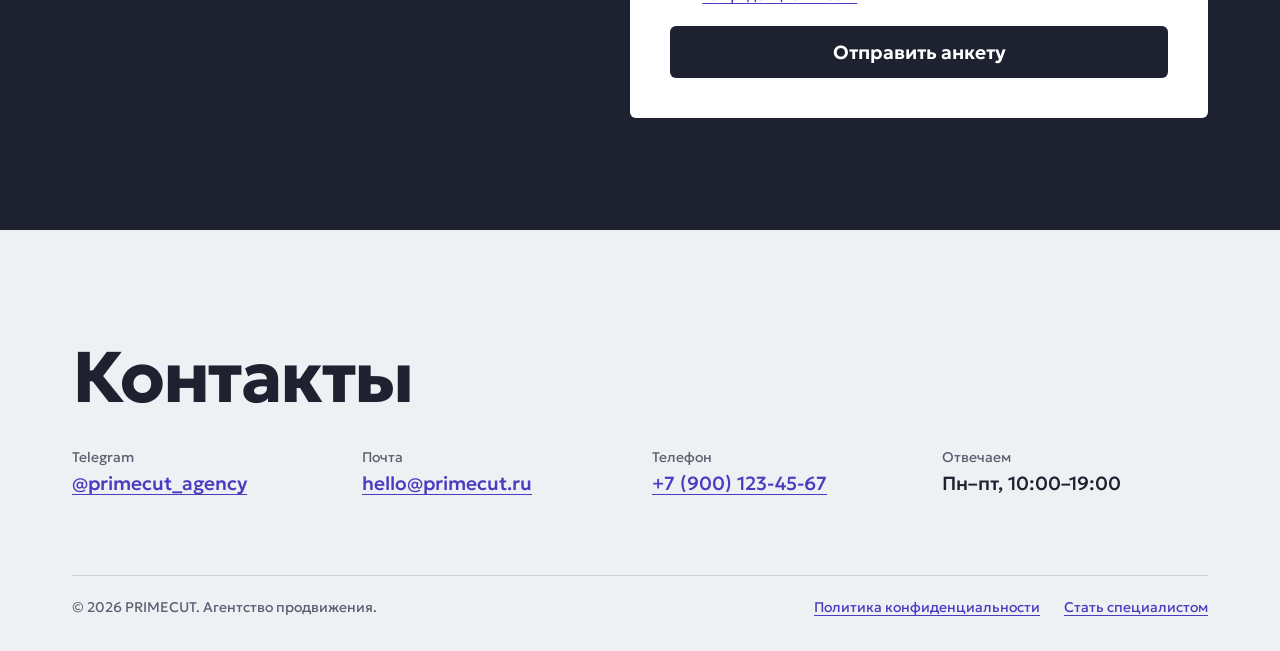
==== commit 22651b7a: "Add files via upload" ====
--- a/index.html
+++ b/index.html
@@ -14,14 +14,14 @@
   <!-- Картинка для превью ссылок (1200×630). Загрузите файл в assets и раскомментируйте:
   <meta property="og:image" content="https://ВАШ-АДРЕС/assets/og-image.jpg"> -->
 
-  <link rel="icon" href="assets/favicon.svg" type="image/svg+xml">
+  <link rel="icon" href="favicon.svg" type="image/svg+xml">
   <link rel="preconnect" href="https://fonts.googleapis.com">
   <link rel="preconnect" href="https://fonts.gstatic.com" crossorigin>
   <link href="https://fonts.googleapis.com/css2?family=Geologica:wght@400;500;600;700;800&display=swap" rel="stylesheet">
-  <link rel="stylesheet" href="css/styles.css">
-
-  <script src="js/config.js" defer></script>
-  <script src="js/main.js" defer></script>
+  <link rel="stylesheet" href="styles.css">
+
+  <script src="config.js" defer></script>
+  <script src="main.js" defer></script>
 </head>
 <body>
   <a class="skip-link" href="#main">Перейти к содержимому</a>
--- a/styles.css
+++ b/styles.css
@@ -0,0 +1,710 @@
+/* ==========================================================================
+   PRIMECUT — стили сайта
+   Все цвета и шрифты — переменные ниже. Поменяли переменную — изменился весь сайт.
+   ========================================================================== */
+
+:root {
+  /* Основа */
+  --paper: #EEF0F3;      /* фон страницы */
+  --surface: #FFFFFF;    /* формы, карточки */
+  --ink: #1E2230;        /* текст, тёмные блоки */
+  --muted: #596070;      /* второстепенный текст */
+  --line: #CBD0D8;       /* линии и рамки */
+
+  /* Цвета направлений — как цвета клипов в монтажной программе */
+  --video: #1D8FA6;      /* видеосъёмка */
+  --edit: #5B4BD0;       /* монтаж */
+  --smm: #E9A23B;        /* SMM и продвижение */
+  --video-tint: #DDF0F4;
+  --edit-tint: #E6E3FA;
+  --smm-tint: #FBEFD9;
+
+  --playhead: #D63B41;   /* курсор воспроизведения на первом экране */
+  --link: #4A3BC0;
+
+  /* Шрифт */
+  --font: "Geologica", system-ui, -apple-system, "Segoe UI", Roboto, Arial, sans-serif;
+
+  /* Размеры текста */
+  --text-sm: 0.875rem;
+  --text-base: 1.0625rem;
+  --text-lg: 1.1875rem;
+  --text-xl: clamp(1.25rem, 1.05rem + 0.6vw, 1.5rem);
+  --title: clamp(2.5rem, 1.6rem + 3.6vw, 4.75rem);
+
+  /* Сетка */
+  --container: 76rem;
+  --gutter: clamp(1.25rem, 4vw, 2.5rem);
+  --section-y: clamp(4rem, 3rem + 5vw, 7.5rem);
+  --radius: 6px;
+  --header-h: 4.25rem;
+}
+
+/* ---------- База ---------- */
+
+*, *::before, *::after { box-sizing: border-box; }
+
+html {
+  scroll-behavior: smooth;
+  scroll-padding-top: calc(var(--header-h) + 1rem);
+  -webkit-text-size-adjust: 100%;
+}
+
+body {
+  margin: 0;
+  background: var(--paper);
+  color: var(--ink);
+  font-family: var(--font);
+  font-size: var(--text-base);
+  line-height: 1.6;
+  -webkit-font-smoothing: antialiased;
+}
+
+h1, h2, h3, p, dl, dd, ul, ol { margin: 0; }
+ul, ol { padding: 0; list-style: none; }
+img, svg { display: block; max-width: 100%; }
+
+a { color: var(--link); text-decoration-thickness: 1px; text-underline-offset: 0.2em; }
+a:hover { text-decoration-thickness: 2px; }
+a[href^="tel:"] { white-space: nowrap; }
+
+:focus-visible { outline: 3px solid var(--edit); outline-offset: 3px; border-radius: 2px; }
+
+.container {
+  width: 100%;
+  max-width: var(--container);
+  margin-inline: auto;
+  padding-inline: var(--gutter);
+}
+
+.visually-hidden {
+  position: absolute !important;
+  width: 1px; height: 1px;
+  margin: -1px; padding: 0;
+  overflow: hidden;
+  clip: rect(0 0 0 0);
+  white-space: nowrap;
+  border: 0;
+}
+
+.skip-link {
+  position: absolute;
+  left: 1rem; top: -4rem;
+  z-index: 100;
+  padding: 0.75rem 1rem;
+  background: var(--ink);
+  color: #fff;
+  border-radius: var(--radius);
+}
+.skip-link:focus { top: 1rem; }
+
+/* ---------- Кнопки ---------- */
+
+.btn {
+  display: inline-flex;
+  align-items: center;
+  justify-content: center;
+  min-height: 2.75rem;
+  padding: 0.6rem 1.25rem;
+  border: 2px solid transparent;
+  border-radius: var(--radius);
+  font: 600 var(--text-base)/1.2 var(--font);
+  text-decoration: none;
+  cursor: pointer;
+  transition: background-color 0.15s ease, color 0.15s ease, border-color 0.15s ease;
+}
+.btn--primary { background: var(--ink); color: #fff; }
+.btn--primary:hover { background: var(--edit); color: #fff; }
+.btn--quiet { border-color: var(--ink); color: var(--ink); background: transparent; }
+.btn--quiet:hover { background: var(--ink); color: #fff; }
+.btn--small {
+  min-height: 2.5rem;
+  padding: 0.45rem 1rem;
+  border-color: var(--ink);
+  background: transparent;
+  color: var(--ink);
+  font-size: var(--text-sm);
+}
+.btn--small:hover { background: var(--ink); color: #fff; }
+.btn--large { min-height: 3.25rem; padding-inline: 1.75rem; font-size: var(--text-lg); }
+.btn--block { width: 100%; }
+.btn[disabled] { opacity: 0.6; cursor: progress; }
+
+.link-btn {
+  padding: 0.25rem 0;
+  border: 0;
+  background: none;
+  color: var(--link);
+  font: 600 var(--text-sm)/1.4 var(--font);
+  text-decoration: underline;
+  text-decoration-thickness: 1px;
+  text-underline-offset: 0.25em;
+  cursor: pointer;
+}
+.link-btn:hover { text-decoration-thickness: 2px; }
+
+/* ---------- Шапка ---------- */
+
+.site-header {
+  position: sticky;
+  top: 0;
+  z-index: 50;
+  background: rgb(238 240 243 / 0.92);
+  backdrop-filter: blur(8px);
+  -webkit-backdrop-filter: blur(8px);
+  border-bottom: 1px solid transparent;
+  transition: border-color 0.2s ease;
+}
+.site-header.is-scrolled { border-bottom-color: var(--line); }
+
+.site-header__inner {
+  display: flex;
+  align-items: center;
+  justify-content: space-between;
+  gap: 1.5rem;
+  max-width: var(--container);
+  min-height: var(--header-h);
+  margin-inline: auto;
+  padding-inline: var(--gutter);
+}
+
+.logo {
+  font: 800 1.375rem/1 var(--font);
+  letter-spacing: -0.02em;
+  color: var(--ink);
+  text-decoration: none;
+}
+
+.site-nav { display: flex; align-items: center; gap: 2rem; }
+.site-nav__list { display: flex; gap: 1.5rem; }
+.site-nav__list a { color: var(--ink); font-weight: 500; text-decoration: none; }
+.site-nav__list a:hover { color: var(--link); text-decoration: underline; }
+
+.nav-toggle {
+  display: none;
+  align-items: center;
+  gap: 0.6rem;
+  min-height: 2.75rem;
+  padding: 0 0.25rem;
+  border: 0;
+  background: none;
+  color: var(--ink);
+  font: 500 var(--text-base)/1 var(--font);
+  cursor: pointer;
+}
+.nav-toggle__bars,
+.nav-toggle__bars::before,
+.nav-toggle__bars::after {
+  display: block;
+  width: 1.375rem;
+  height: 2px;
+  background: currentColor;
+  transition: transform 0.2s ease;
+}
+.nav-toggle__bars { position: relative; }
+.nav-toggle__bars::before,
+.nav-toggle__bars::after { content: ""; position: absolute; left: 0; }
+.nav-toggle__bars::before { top: -7px; }
+.nav-toggle__bars::after { top: 7px; }
+.nav-toggle[aria-expanded="true"] .nav-toggle__bars { background: transparent; }
+.nav-toggle[aria-expanded="true"] .nav-toggle__bars::before { transform: translateY(7px) rotate(45deg); }
+.nav-toggle[aria-expanded="true"] .nav-toggle__bars::after { transform: translateY(-7px) rotate(-45deg); }
+
+@media (max-width: 60rem) {
+  .nav-toggle { display: inline-flex; }
+  .site-nav {
+    position: absolute;
+    top: 100%; left: 0; right: 0;
+    flex-direction: column;
+    align-items: stretch;
+    gap: 1.5rem;
+    padding: 1rem var(--gutter) 2rem;
+    background: var(--paper);
+    border-bottom: 1px solid var(--line);
+  }
+  .site-nav:not(.is-open) { display: none; }
+  .site-nav__list { flex-direction: column; gap: 0; }
+  .site-nav__list a {
+    display: block;
+    padding: 0.8rem 0;
+    font-size: 1.5rem;
+    font-weight: 600;
+    border-bottom: 1px solid var(--line);
+  }
+  .site-nav__cta { min-height: 3.25rem; font-size: var(--text-lg); }
+}
+
+/* ---------- Первый экран: монтажная дорожка ---------- */
+
+.hero { padding-block: clamp(1.5rem, 4vw, 3rem) var(--section-y); }
+
+.timeline {
+  display: grid;
+  grid-template-columns: 2rem minmax(0, 1fr);
+  grid-template-rows: 1.75rem auto clamp(2rem, 4vw, 3rem);
+  gap: 0.4rem 0.5rem;
+  user-select: none;
+}
+
+.timeline__label {
+  align-self: center;
+  color: var(--muted);
+  font-size: 0.75rem;
+  font-weight: 600;
+}
+
+.timeline__ruler {
+  position: relative;
+  border-bottom: 1px solid var(--line);
+  background:
+    repeating-linear-gradient(90deg, var(--muted) 0 1px, transparent 1px 80px) left bottom / 100% 10px no-repeat,
+    repeating-linear-gradient(90deg, var(--line) 0 1px, transparent 1px 10px) left bottom / 100% 5px no-repeat;
+}
+.timeline__ruler span {
+  position: absolute;
+  left: 4px; top: 0;
+  color: var(--muted);
+  font-size: 0.6875rem;
+  font-variant-numeric: tabular-nums;
+}
+
+.timeline__video {
+  display: flex;
+  align-items: stretch;
+  font-size: clamp(3rem, 13vw, 12rem); /* уточняется скриптом под ширину */
+}
+
+.clip {
+  flex: 0 0 auto;
+  display: flex;
+  flex-direction: column;
+  padding: 0.5rem 0.14em 0.1em;
+  background: var(--edit);
+  color: #fff;
+  border-radius: var(--radius);
+  overflow: hidden;
+}
+.clip--tail { flex-grow: 1; }
+
+.clip__file {
+  font-size: clamp(0.625rem, 0.55rem + 0.3vw, 0.75rem);
+  font-weight: 500;
+  line-height: 1.2;
+  opacity: 0.8;
+  white-space: nowrap;
+}
+.clip__word {
+  font-weight: 800;
+  line-height: 0.95;
+  letter-spacing: -0.045em;
+  white-space: nowrap;
+}
+
+/* Разрез между клипами; курсор стоит ровно в нём */
+.timeline__cut {
+  position: relative;
+  flex: 0 0 auto;
+  width: clamp(4px, 0.6vw, 8px);
+  transition: width 0.35s cubic-bezier(0.2, 0.7, 0.2, 1);
+}
+.timeline.is-playing .timeline__cut { width: 0; }
+
+.playhead {
+  position: absolute;
+  left: 50%;
+  top: calc(-1.75rem - 0.4rem);
+  bottom: calc(-1 * clamp(2rem, 4vw, 3rem) - 0.4rem);
+  width: 2px;
+  margin-left: -1px;
+  background: var(--playhead);
+  z-index: 2;
+  will-change: transform;
+}
+.playhead__time {
+  position: absolute;
+  top: 0;
+  left: 50%;
+  transform: translateX(-50%);
+  padding: 0.1rem 0.4rem;
+  border-radius: 3px;
+  background: var(--playhead);
+  color: #fff;
+  font-size: 0.6875rem;
+  font-weight: 600;
+  line-height: 1.4;
+  font-variant-numeric: tabular-nums;
+  white-space: nowrap;
+}
+
+.timeline__audio {
+  border-radius: var(--radius);
+  background: var(--video-tint);
+  overflow: hidden;
+}
+.timeline__audio svg { width: 100%; height: 100%; }
+.timeline__audio path { stroke: var(--video); stroke-width: 2.2; fill: none; vector-effect: non-scaling-stroke; }
+
+.hero__grid {
+  display: grid;
+  grid-template-columns: minmax(0, 1.15fr) minmax(0, 1fr);
+  gap: 2rem clamp(2rem, 5vw, 5rem);
+  align-items: end;
+  margin-top: clamp(2.5rem, 5vw, 4rem);
+}
+
+.hero__title {
+  max-width: 15ch;
+  font-size: clamp(2.25rem, 1.5rem + 2.6vw, 3.75rem);
+  font-weight: 700;
+  line-height: 1.02;
+  letter-spacing: -0.03em;
+}
+
+.hero__lead { max-width: 42ch; font-size: var(--text-lg); line-height: 1.55; }
+.hero__actions { display: flex; flex-wrap: wrap; gap: 0.75rem; margin-top: 1.75rem; }
+
+@media (max-width: 52rem) {
+  .hero__grid { grid-template-columns: 1fr; }
+}
+
+/* ---------- Секции ---------- */
+
+.section { padding-block: var(--section-y); }
+.section--tinted { background: #E3E6EB; }
+
+.section__head {
+  display: grid;
+  grid-template-columns: auto minmax(16rem, 1fr);
+  gap: 1rem 3rem;
+  align-items: end;
+  margin-bottom: clamp(2rem, 4vw, 3.5rem);
+}
+.section__title {
+  font-size: var(--title);
+  font-weight: 700;
+  line-height: 1;
+  letter-spacing: -0.035em;
+}
+.section__note { max-width: 46ch; color: var(--muted); justify-self: end; }
+.section__head > :only-child { grid-column: 1 / -1; }
+
+@media (max-width: 52rem) {
+  .section__head { grid-template-columns: 1fr; }
+  .section__note { justify-self: start; }
+}
+
+/* Цвет направления передаётся через data-category */
+[data-category="video"] { --cat: var(--video); --cat-tint: var(--video-tint); }
+[data-category="edit"]  { --cat: var(--edit);  --cat-tint: var(--edit-tint); }
+[data-category="smm"]   { --cat: var(--smm);   --cat-tint: var(--smm-tint); }
+
+/* ---------- Услуги ---------- */
+
+.services {
+  display: grid;
+  grid-template-columns: repeat(3, minmax(0, 1fr));
+  gap: clamp(1.5rem, 3vw, 2.5rem);
+}
+
+.service {
+  display: flex;
+  flex-direction: column;
+  align-items: flex-start;
+  padding-top: 1.25rem;
+  border-top: 6px solid var(--cat);
+}
+.service__title {
+  margin-bottom: 1rem;
+  font-size: 1.625rem;
+  font-weight: 700;
+  line-height: 1.15;
+  letter-spacing: -0.02em;
+}
+.service__list { width: 100%; margin-bottom: 1.25rem; }
+.service__list li { padding: 0.55rem 0; border-bottom: 1px solid var(--line); }
+.service__price { margin-bottom: 0.5rem; font-weight: 600; flex-grow: 1; }
+
+@media (max-width: 52rem) {
+  .services { grid-template-columns: 1fr; gap: 3rem; }
+}
+
+/* ---------- Каталог ---------- */
+
+.filters { display: flex; flex-wrap: wrap; gap: 0.5rem; margin-bottom: 1.5rem; }
+
+.filter {
+  display: inline-flex;
+  align-items: center;
+  gap: 0.5rem;
+  min-height: 2.5rem;
+  padding: 0.4rem 1rem;
+  border: 1.5px solid var(--line);
+  border-radius: 999px;
+  background: var(--surface);
+  color: var(--ink);
+  font: 500 var(--text-sm)/1 var(--font);
+  cursor: pointer;
+}
+.filter::before {
+  content: "";
+  width: 0.625rem;
+  height: 0.625rem;
+  border-radius: 2px;
+  background: var(--cat, var(--ink));
+}
+.filter[data-filter="video"] { --cat: var(--video); }
+.filter[data-filter="edit"]  { --cat: var(--edit); }
+.filter[data-filter="smm"]   { --cat: var(--smm); }
+.filter:hover { border-color: var(--ink); }
+.filter[aria-pressed="true"] { border-color: var(--ink); background: var(--ink); color: #fff; }
+.filter[aria-pressed="true"]::before { outline: 1.5px solid #fff; }
+.filter[data-filter="all"]::before { display: none; }
+
+.catalog { display: grid; gap: 0.75rem; }
+
+.pro {
+  display: grid;
+  grid-template-columns: minmax(10rem, 13rem) minmax(0, 1fr) minmax(10rem, 13rem) auto;
+  gap: 0.75rem 2rem;
+  align-items: center;
+  padding: 1.25rem 1.5rem 1.25rem 1.25rem;
+  background: var(--surface);
+  border-left: 6px solid var(--cat);
+  border-radius: var(--radius);
+}
+.pro[hidden] { display: none; }
+.pro.is-selected { outline: 2px solid var(--ink); }
+
+.pro__name { font-size: 1.25rem; font-weight: 700; line-height: 1.2; letter-spacing: -0.01em; }
+.pro__role { display: inline-block; margin-top: 0.3rem; padding: 0.1rem 0.5rem; border-radius: 3px; background: var(--cat-tint); font-size: var(--text-sm); font-weight: 500; }
+.pro__about { max-width: 52ch; color: var(--muted); font-size: 0.9375rem; }
+.pro__price { font-weight: 600; }
+.pro__format { color: var(--muted); font-size: var(--text-sm); }
+.pro__actions { display: flex; align-items: center; gap: 1.25rem; justify-content: flex-end; }
+
+@media (max-width: 64rem) {
+  .pro { grid-template-columns: minmax(0, 1fr) auto; }
+  .pro__about { grid-column: 1 / -1; grid-row: 2; }
+  .pro__terms { grid-column: 1; grid-row: 3; }
+  .pro__actions { grid-column: 2; grid-row: 3; }
+}
+@media (max-width: 30rem) {
+  .pro { grid-template-columns: 1fr; padding: 1.25rem 1rem; }
+  .pro__about, .pro__terms, .pro__actions { grid-column: 1; grid-row: auto; }
+  .pro__actions { justify-content: space-between; }
+}
+
+.catalog__empty { padding: 2rem 0; color: var(--muted); }
+
+/* ---------- Как работаем ---------- */
+
+.steps {
+  display: grid;
+  grid-template-columns: repeat(4, minmax(0, 1fr));
+  gap: clamp(1.5rem, 3vw, 2.5rem);
+  counter-reset: step;
+}
+.step {
+  position: relative;
+  padding-top: 3.25rem;
+  counter-increment: step;
+}
+/* Шкала с метками — как линейка таймлайна */
+.step::before {
+  content: counter(step);
+  position: absolute;
+  top: 0; left: 0;
+  display: grid;
+  place-items: center;
+  width: 2.25rem;
+  height: 2.25rem;
+  border-radius: 50%;
+  background: var(--ink);
+  color: #fff;
+  font-weight: 700;
+}
+.step::after {
+  content: "";
+  position: absolute;
+  top: 1.125rem;
+  left: 2.75rem;
+  right: calc(-1 * clamp(1.5rem, 3vw, 2.5rem));
+  height: 1px;
+  background: repeating-linear-gradient(90deg, var(--muted) 0 1px, transparent 1px 8px);
+}
+.step:last-child::after { display: none; }
+.step__title { margin-bottom: 0.6rem; font-size: 1.375rem; font-weight: 700; letter-spacing: -0.015em; }
+.step p { max-width: 34ch; color: var(--muted); }
+
+@media (max-width: 52rem) {
+  .steps { grid-template-columns: 1fr; gap: 2rem; }
+  .step { padding-top: 0; padding-left: 3.25rem; }
+  .step::after { display: none; }
+}
+
+/* ---------- Формы ---------- */
+
+.split {
+  display: grid;
+  grid-template-columns: minmax(0, 1fr) minmax(0, 1.2fr);
+  gap: clamp(2rem, 6vw, 6rem);
+  align-items: start;
+}
+.split__intro { display: grid; gap: 1.25rem; }
+.split__intro .section__title { margin-bottom: 0.5rem; }
+.split__intro p { max-width: 40ch; }
+
+@media (max-width: 52rem) {
+  .split { grid-template-columns: 1fr; }
+}
+
+.form {
+  display: grid;
+  gap: 1.25rem;
+  padding: clamp(1.25rem, 4vw, 2.5rem);
+  background: var(--surface);
+  border-radius: var(--radius);
+  color: var(--ink);
+}
+
+.field { display: grid; gap: 0.4rem; }
+.field-row { display: grid; grid-template-columns: repeat(2, minmax(0, 1fr)); gap: 1rem; }
+@media (max-width: 26rem) { .field-row { grid-template-columns: 1fr; } }
+
+.field label { font-size: var(--text-sm); font-weight: 500; }
+
+.field input,
+.field select,
+.field textarea {
+  width: 100%;
+  min-height: 3rem;
+  padding: 0.65rem 0.85rem;
+  border: 1.5px solid var(--line);
+  border-radius: var(--radius);
+  background: #fff;
+  color: var(--ink);
+  font: 400 var(--text-base)/1.4 var(--font);
+}
+.field textarea { resize: vertical; min-height: 6rem; }
+.field ::placeholder { color: #8A90A0; }
+.field select {
+  appearance: none;
+  -webkit-appearance: none;
+  padding-right: 2.5rem;
+  background-image: url("data:image/svg+xml,%3Csvg xmlns='http://www.w3.org/2000/svg' width='12' height='8' viewBox='0 0 12 8'%3E%3Cpath d='M1 1l5 5 5-5' fill='none' stroke='%231E2230' stroke-width='2'/%3E%3C/svg%3E");
+  background-repeat: no-repeat;
+  background-position: right 0.9rem center;
+}
+.field input:hover,
+.field select:hover,
+.field textarea:hover { border-color: var(--muted); }
+.field input:focus-visible,
+.field select:focus-visible,
+.field textarea:focus-visible { outline: 3px solid var(--edit); outline-offset: 0; border-color: var(--edit); }
+
+.field [aria-invalid="true"] { border-color: var(--playhead); }
+.field__error { color: #B3262C; font-size: var(--text-sm); font-weight: 500; }
+
+.field--check { grid-template-columns: auto 1fr; align-items: start; column-gap: 0.75rem; }
+.field--check input { width: 1.25rem; height: 1.25rem; min-height: 0; margin: 0.15rem 0 0; accent-color: var(--ink); }
+.field--check label { font-weight: 400; }
+.field--check .field__error { grid-column: 2; }
+
+.hp { position: absolute; left: -9999px; width: 1px; height: 1px; overflow: hidden; }
+
+.form__noscript { color: #B3262C; font-weight: 500; }
+
+.form__status {
+  padding: 1rem 1.25rem;
+  border-left: 4px solid var(--edit);
+  background: var(--edit-tint);
+  border-radius: 0 var(--radius) var(--radius) 0;
+}
+.form__status:focus { outline: none; }
+.form__status--error { border-left-color: var(--playhead); background: #F8E3E4; }
+.form__status h3 { margin-bottom: 0.4rem; font-size: 1.25rem; font-weight: 700; }
+.form__status p + p { margin-top: 0.5rem; }
+.form__status .btn { margin-top: 1rem; }
+.form__copy {
+  margin-top: 0.75rem;
+  padding: 0.75rem;
+  background: #fff;
+  border-radius: var(--radius);
+  font-size: var(--text-sm);
+  white-space: pre-line;
+}
+
+/* Тёмная секция «Для специалистов» */
+.section--dark { background: var(--ink); color: #fff; }
+.section--dark .split__intro p { color: #C9CDD6; }
+.section--dark .section__title { font-size: clamp(2rem, 1.3rem + 2.6vw, 3.5rem); line-height: 1.05; }
+.section--dark :focus-visible { outline-color: #C5BCFF; }
+.section--dark .form :focus-visible { outline-color: var(--edit); }
+
+/* ---------- Подвал ---------- */
+
+.site-footer {
+  padding: var(--section-y) 0 2rem;
+  background: var(--paper);
+}
+.site-footer__title {
+  margin-bottom: 2rem;
+  font-size: var(--title);
+  font-weight: 700;
+  line-height: 1;
+  letter-spacing: -0.035em;
+}
+.contacts {
+  display: grid;
+  grid-template-columns: repeat(4, minmax(0, 1fr));
+  gap: 1.5rem;
+}
+.contacts dt { color: var(--muted); font-size: var(--text-sm); }
+.contacts dd { font-size: var(--text-lg); font-weight: 500; overflow-wrap: anywhere; }
+
+@media (max-width: 52rem) { .contacts { grid-template-columns: repeat(2, minmax(0, 1fr)); } }
+@media (max-width: 30rem) { .contacts { grid-template-columns: 1fr; } }
+
+.site-footer__row {
+  display: flex;
+  flex-wrap: wrap;
+  justify-content: space-between;
+  gap: 1rem 2rem;
+  margin-top: clamp(3rem, 6vw, 5rem);
+  padding-top: 1.25rem;
+  border-top: 1px solid var(--line);
+  color: var(--muted);
+  font-size: var(--text-sm);
+}
+.site-footer__links { display: flex; flex-wrap: wrap; gap: 0.5rem 1.5rem; }
+
+/* ---------- Простые страницы: политика, 404 ---------- */
+
+.page { padding-block: clamp(2rem, 5vw, 4rem) var(--section-y); }
+.page__title { margin-bottom: 2rem; font-size: var(--title); font-weight: 700; line-height: 1; letter-spacing: -0.035em; }
+.prose { max-width: 68ch; }
+.prose h2 { margin: 2.5rem 0 0.75rem; font-size: 1.5rem; font-weight: 700; letter-spacing: -0.015em; }
+.prose p, .prose ul { margin-bottom: 1rem; }
+.prose ul { padding-left: 1.25rem; list-style: disc; }
+.prose li + li { margin-top: 0.35rem; }
+
+.not-found__clip {
+  display: inline-block;
+  padding: 0.5rem 0.2em 0.05em;
+  background: var(--edit);
+  color: #fff;
+  border-radius: var(--radius);
+  font-size: clamp(6rem, 30vw, 16rem);
+  font-weight: 800;
+  line-height: 0.95;
+  letter-spacing: -0.05em;
+}
+.not-found__clip small { display: block; font-size: 0.75rem; font-weight: 500; letter-spacing: 0; opacity: 0.8; }
+.not-found p { margin: 1.5rem 0 2rem; font-size: var(--text-xl); max-width: 30ch; }
+
+/* ---------- Меньше движения ---------- */
+
+@media (prefers-reduced-motion: reduce) {
+  html { scroll-behavior: auto; }
+  *, *::before, *::after { transition-duration: 0.01ms !important; animation-duration: 0.01ms !important; }
+}
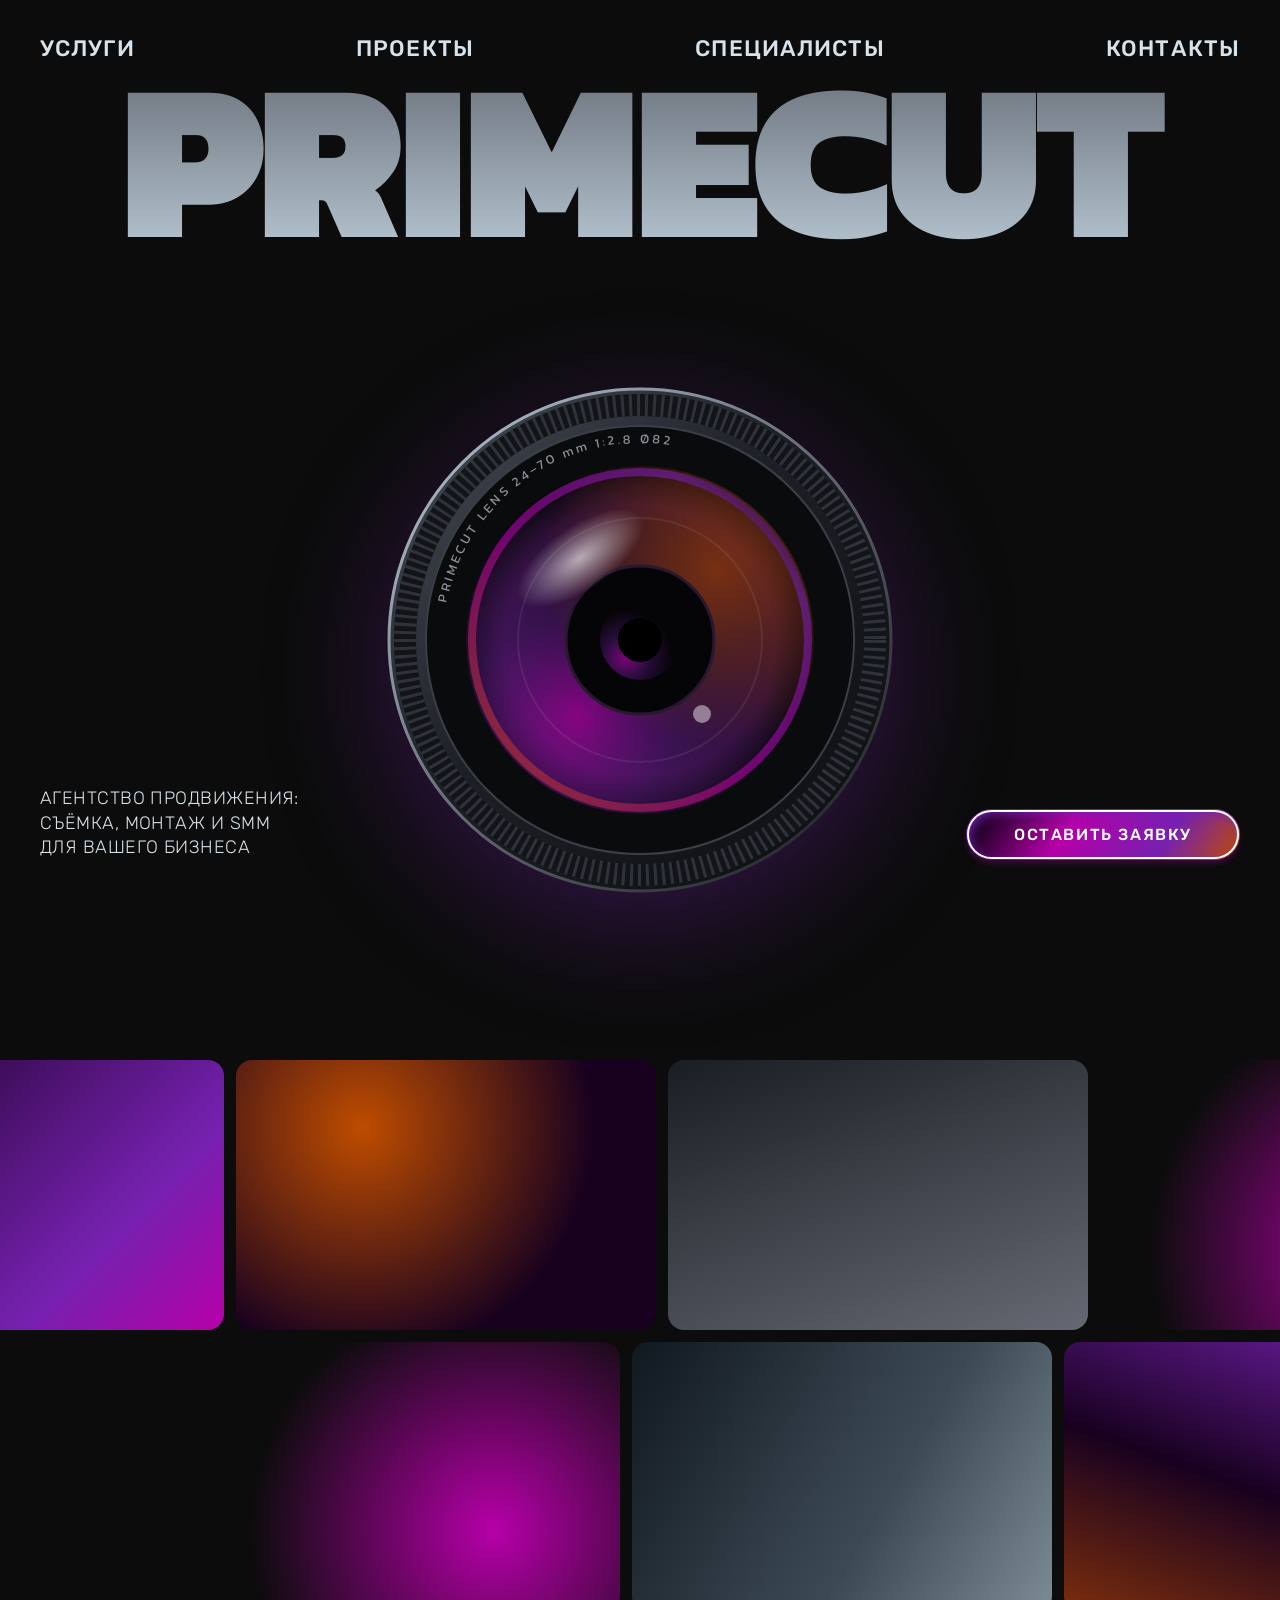
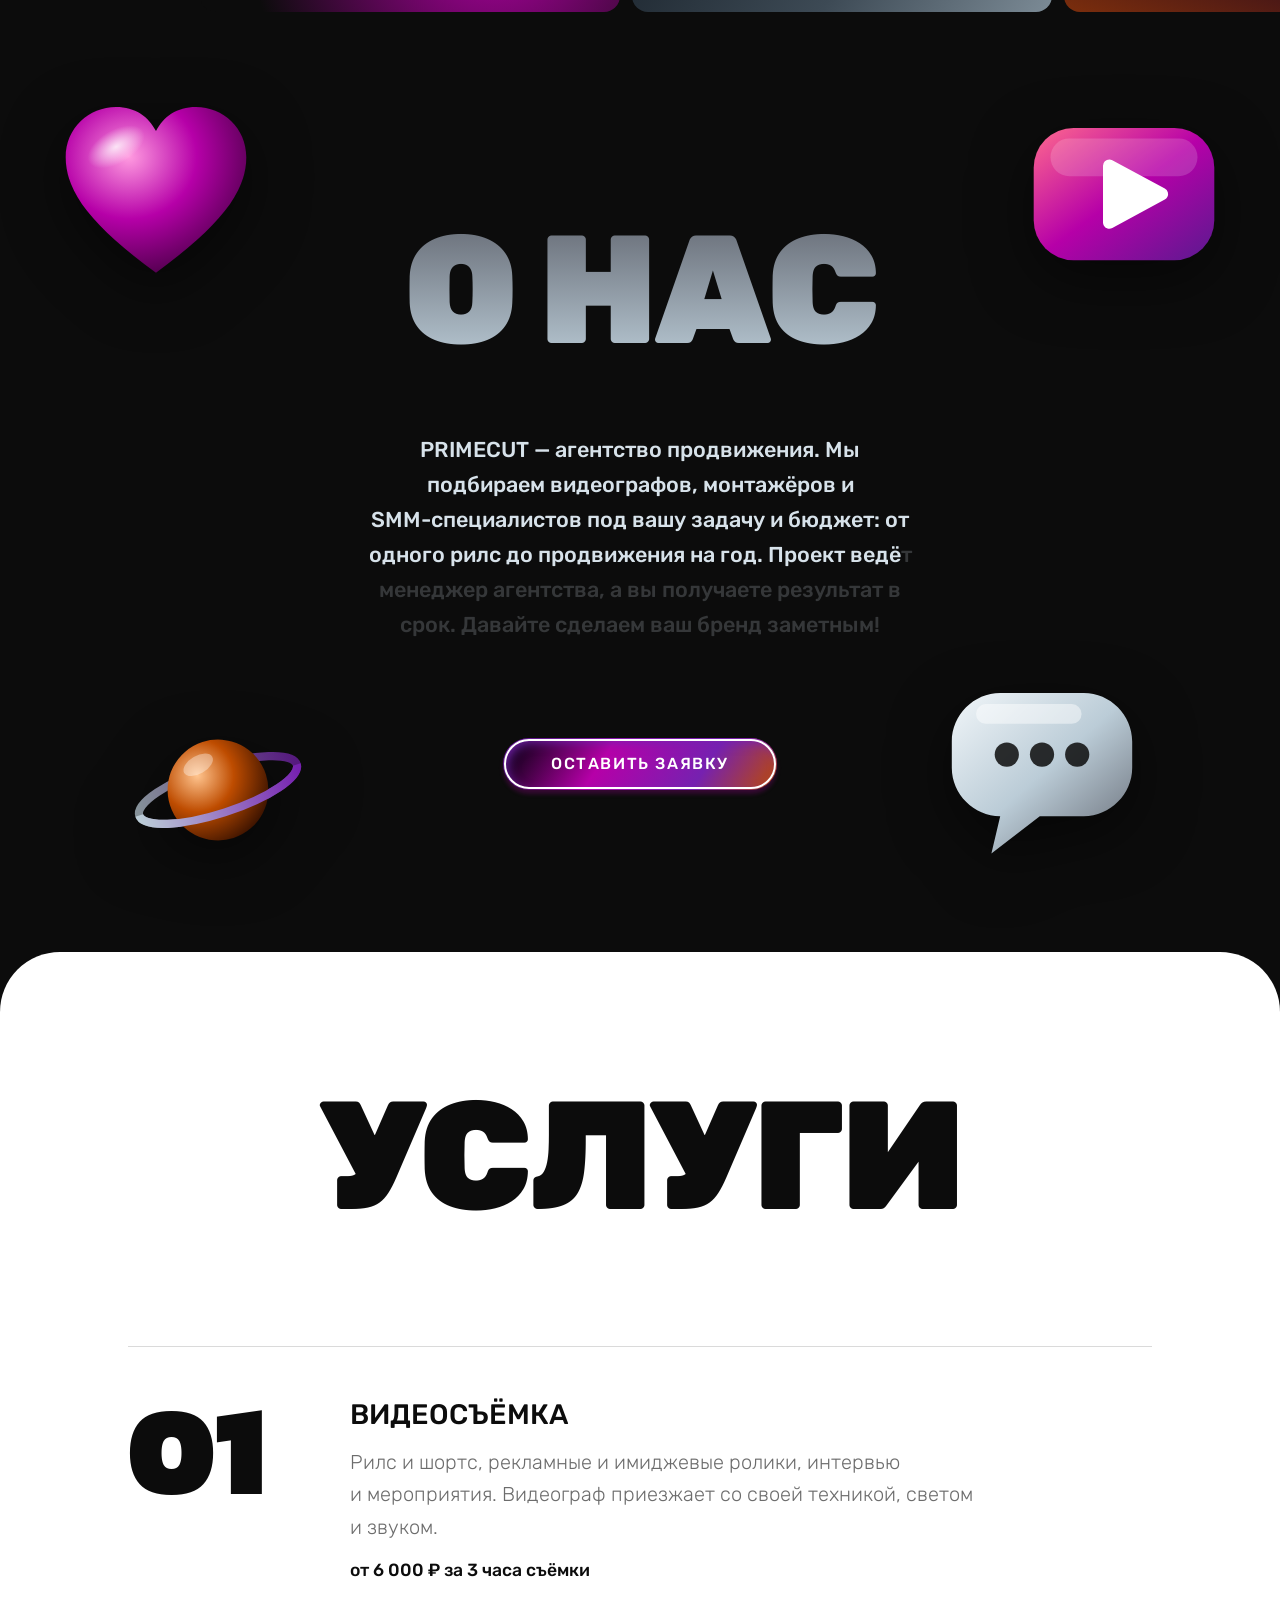
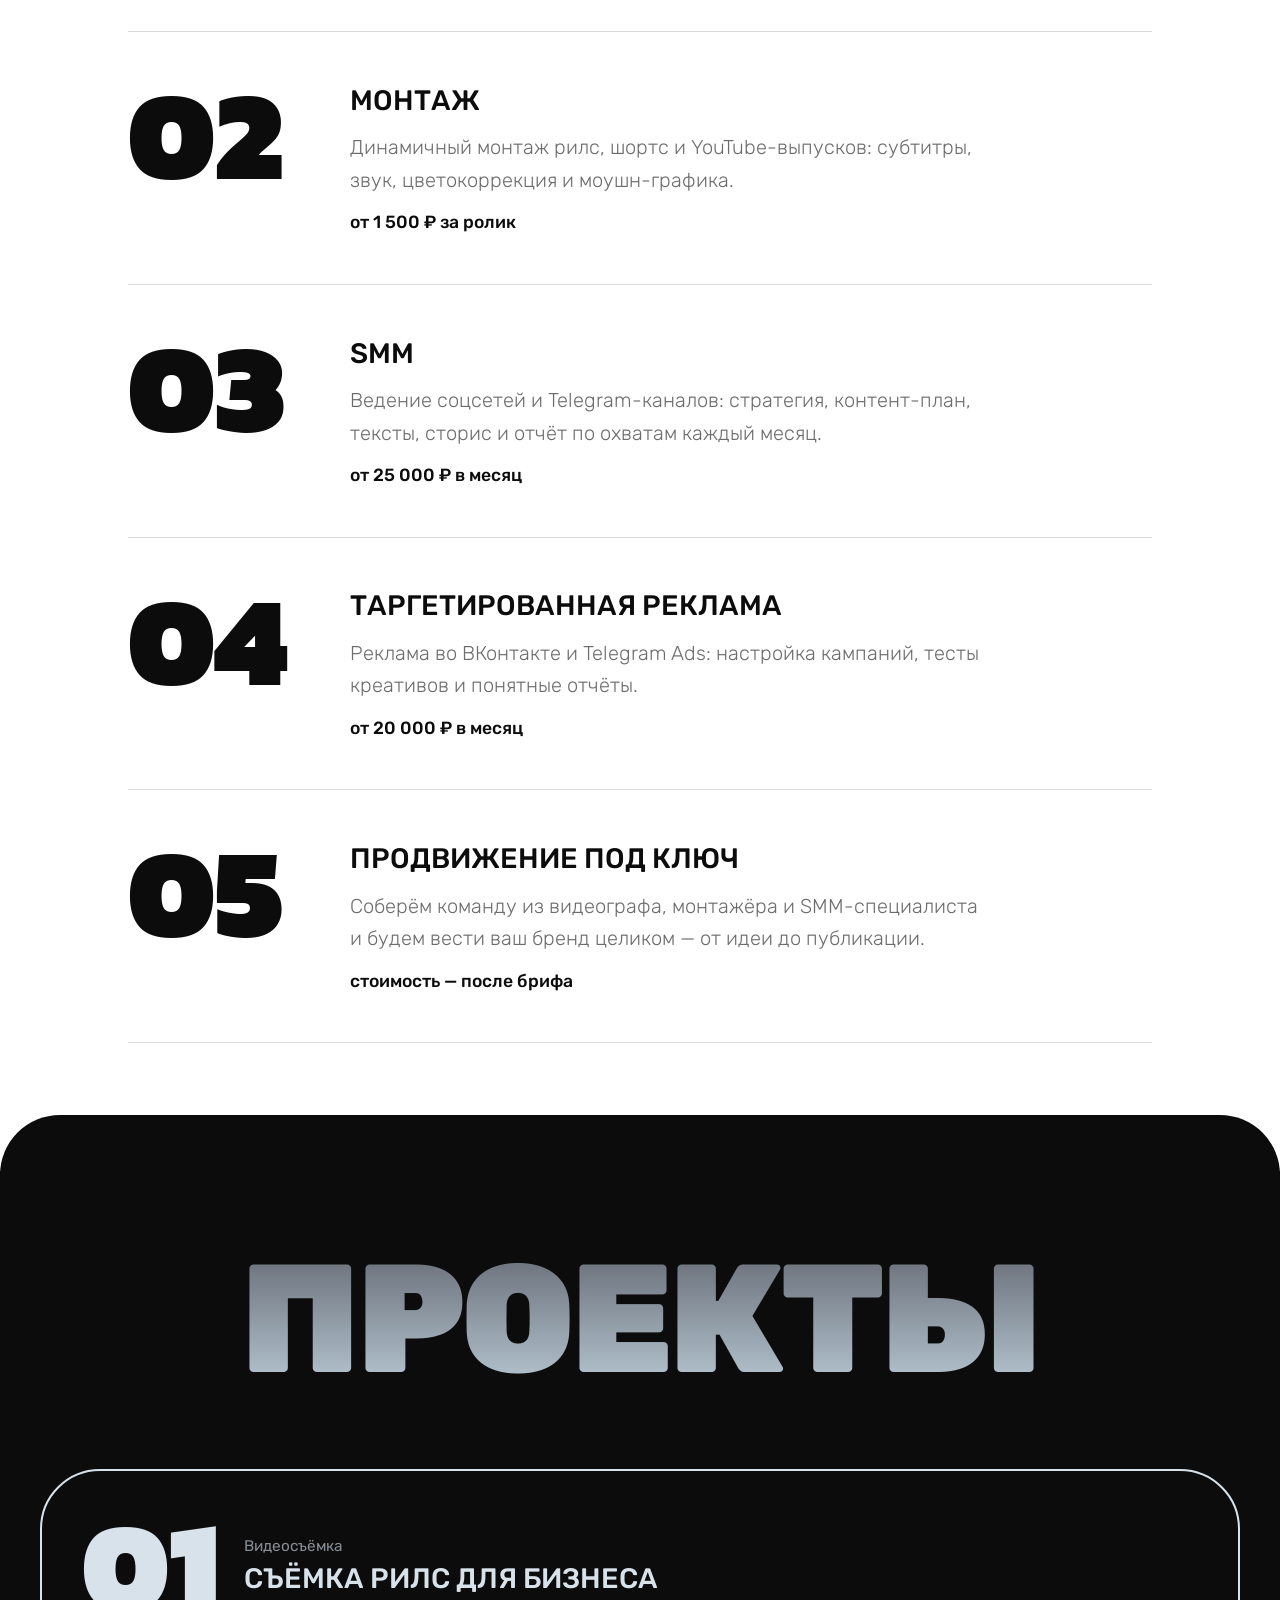
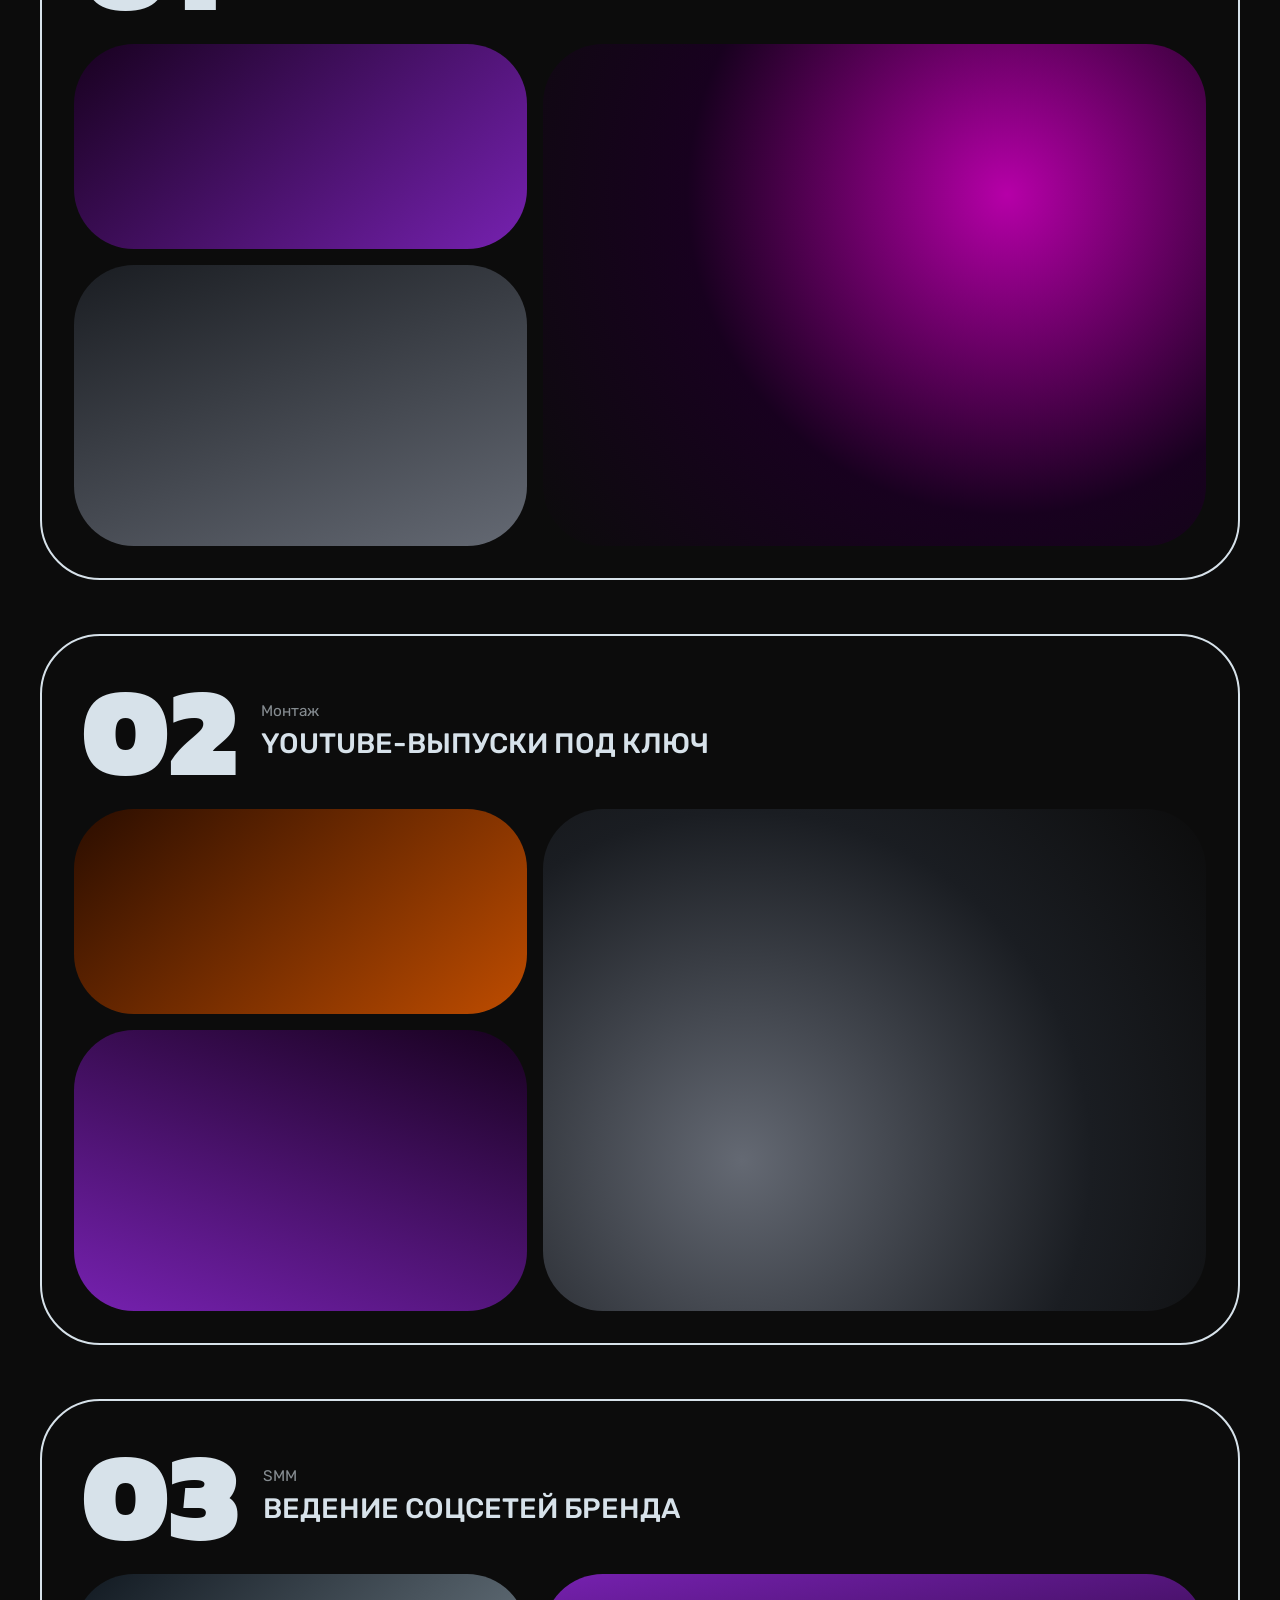
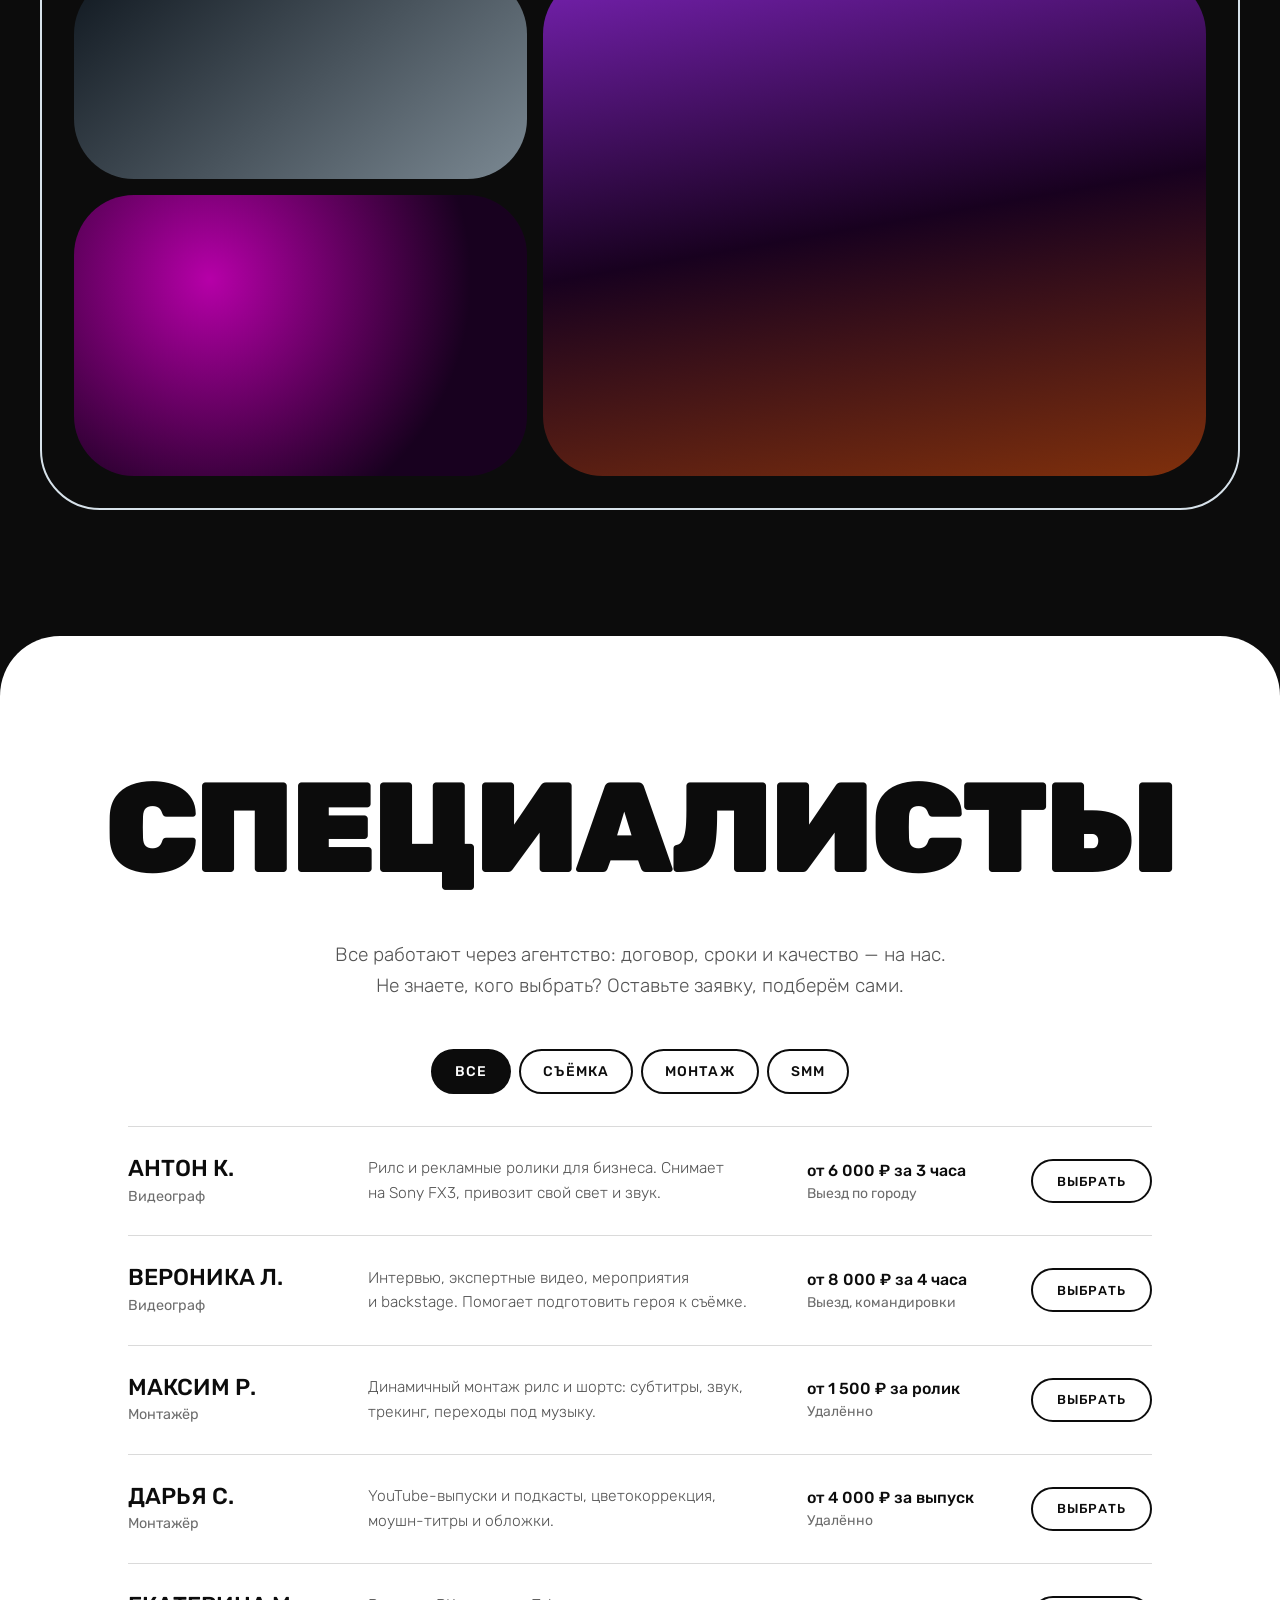
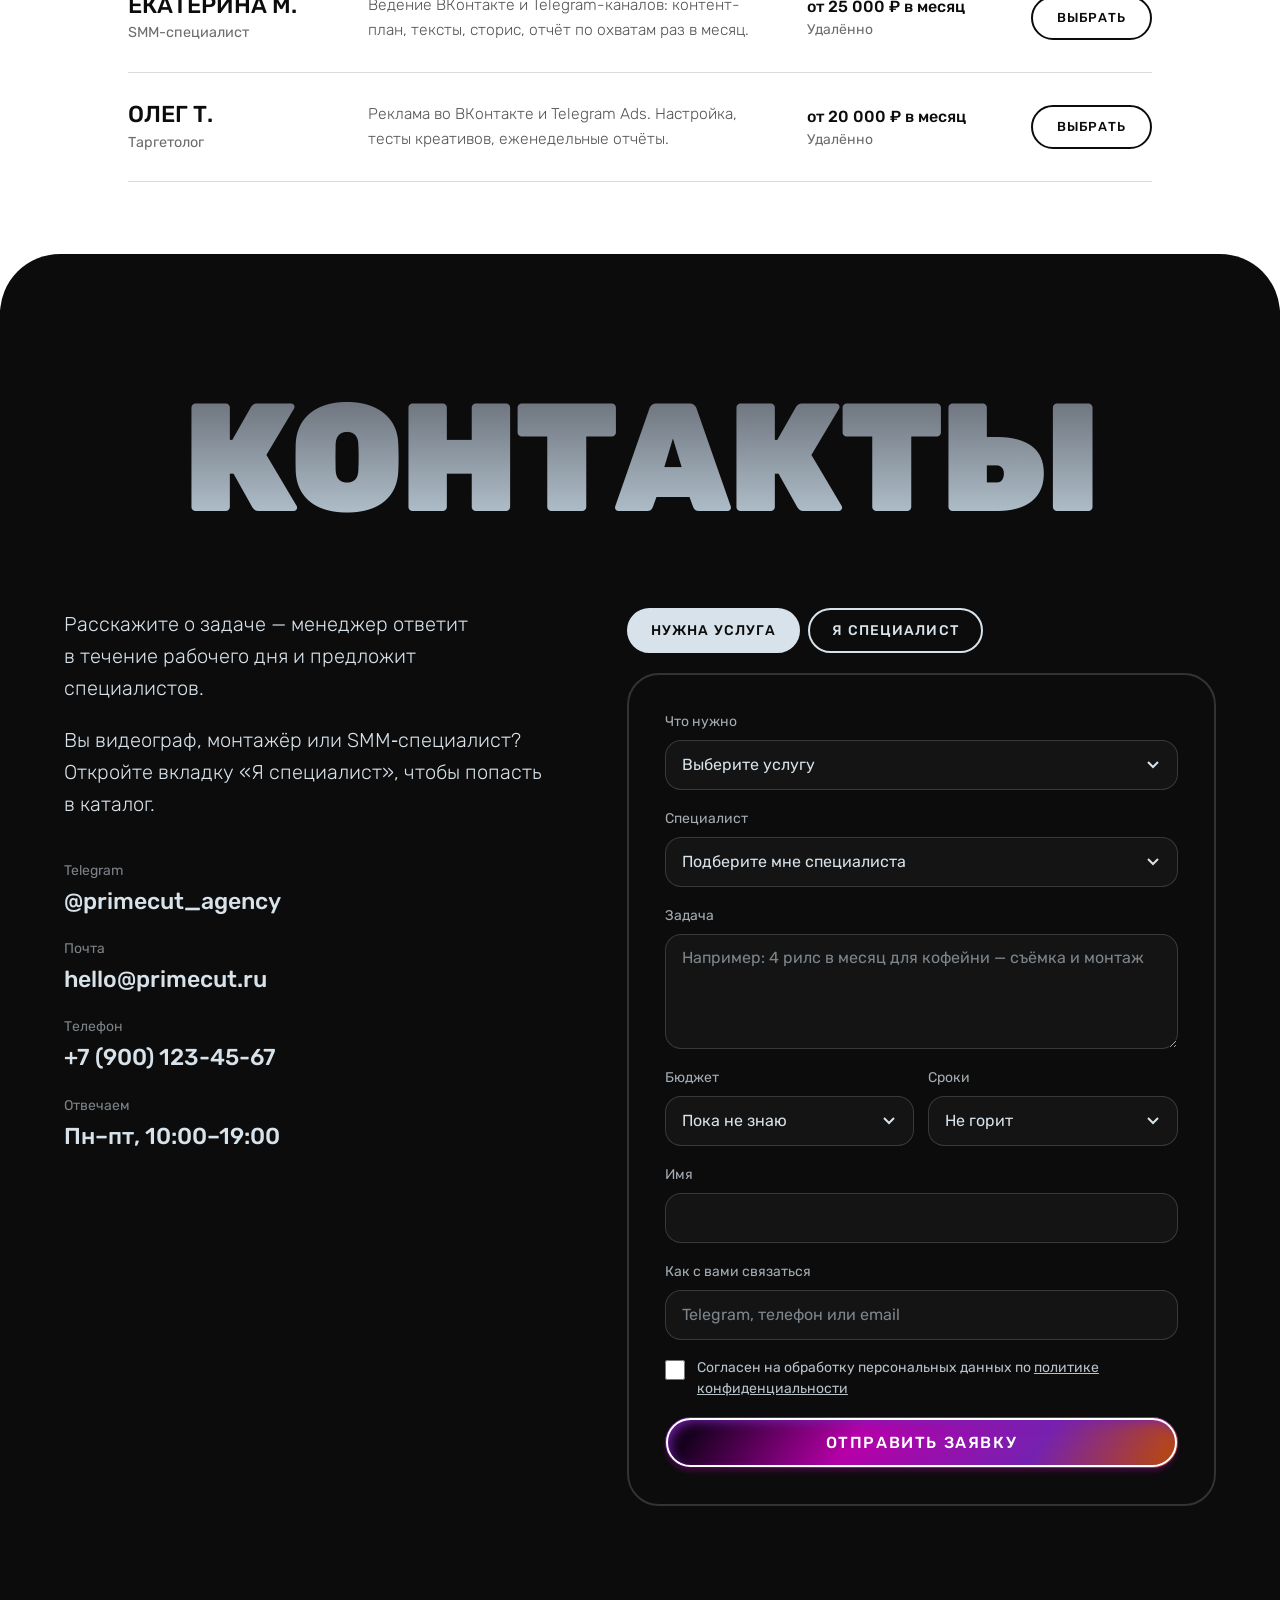
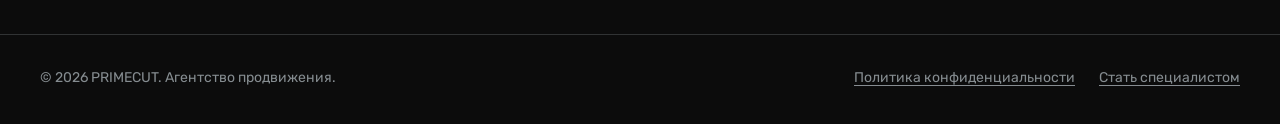
==== commit b711dd3f: "Add files via upload" ====
--- a/index.html
+++ b/index.html
@@ -1,474 +1,504 @@
 <!doctype html>
-<html lang="ru">
+<html lang="ru" class="no-js">
 <head>
   <meta charset="utf-8">
   <meta name="viewport" content="width=device-width, initial-scale=1">
   <title>PRIMECUT — агентство продвижения: видеосъёмка, монтаж, SMM</title>
   <meta name="description" content="PRIMECUT подбирает видеографов, монтажёров и SMM-специалистов под задачу и бюджет. Съёмка рилс и рекламы, монтаж, ведение соцсетей и таргет.">
-  <meta name="theme-color" content="#EEF0F3">
-
+  <meta name="theme-color" content="#0C0C0C">
   <meta property="og:type" content="website">
   <meta property="og:title" content="PRIMECUT — агентство продвижения">
-  <meta property="og:description" content="Видеографы, монтажёры и SMM-специалисты для вашего бизнеса. Проект ведёт менеджер агентства.">
+  <meta property="og:description" content="Видеографы, монтажёры и SMM-специалисты для вашего бизнеса.">
   <meta property="og:locale" content="ru_RU">
-  <!-- Картинка для превью ссылок (1200×630). Загрузите файл в assets и раскомментируйте:
-  <meta property="og:image" content="https://ВАШ-АДРЕС/assets/og-image.jpg"> -->
-
+  <script>document.documentElement.className = "js";</script>
   <link rel="icon" href="favicon.svg" type="image/svg+xml">
   <link rel="preconnect" href="https://fonts.googleapis.com">
   <link rel="preconnect" href="https://fonts.gstatic.com" crossorigin>
-  <link href="https://fonts.googleapis.com/css2?family=Geologica:wght@400;500;600;700;800&display=swap" rel="stylesheet">
+  <link href="https://fonts.googleapis.com/css2?family=Kanit:wght@300;400;500;600;700;800;900&family=Rubik:wght@300..900&display=swap" rel="stylesheet">
   <link rel="stylesheet" href="styles.css">
-
   <script src="config.js" defer></script>
   <script src="main.js" defer></script>
 </head>
 <body>
   <a class="skip-link" href="#main">Перейти к содержимому</a>
 
-  <!-- ================= ШАПКА ================= -->
-  <header class="site-header">
-    <div class="site-header__inner">
-      <a class="logo" href="#top" aria-label="PRIMECUT, наверх">PRIMECUT</a>
-
-      <button class="nav-toggle" type="button" aria-expanded="false" aria-controls="site-nav">
-        <span class="nav-toggle__bars" aria-hidden="true"></span>
-        <span>Меню</span>
-      </button>
-
-      <nav class="site-nav" id="site-nav" aria-label="Разделы сайта">
-        <ul class="site-nav__list">
-          <li><a href="#services">Услуги</a></li>
-          <li><a href="#catalog">Специалисты</a></li>
-          <li><a href="#process">Как работаем</a></li>
-          <li><a href="#join">Специалистам</a></li>
-          <li><a href="#contacts">Контакты</a></li>
-        </ul>
-        <a class="btn btn--primary site-nav__cta" href="#request">Оставить заявку</a>
+  <main id="main" class="page">
+
+    <!-- ================= ПЕРВЫЙ ЭКРАН =================
+         Главная картинка: загрузите в репозиторий файл hero.png — он встанет вместо объектива. -->
+    <section class="hero" id="top">
+      <nav class="hero__nav" aria-label="Разделы сайта" data-fade data-y="-20" data-delay="0">
+        <a href="#services">Услуги</a>
+        <a href="#projects">Проекты</a>
+        <a href="#specialists">Специалисты</a>
+        <a href="#contacts">Контакты</a>
       </nav>
-    </div>
-  </header>
-
-  <main id="main">
-
-    <!-- ================= ПЕРВЫЙ ЭКРАН =================
-         Логотип нарисован как дорожка монтажной программы:
-         клип «PRIMECUT» разрезан в месте, где стоит курсор воспроизведения. -->
-    <section class="hero" id="top">
-      <div class="container">
-        <div class="timeline" aria-hidden="true">
-          <span class="timeline__label"></span>
-          <div class="timeline__ruler"><span>00:00:00:00</span></div>
-
-          <span class="timeline__label">V1</span>
-          <div class="timeline__video">
-            <div class="clip"><span class="clip__file">primecut_final_v2.mp4</span><span class="clip__word">PRIME</span></div>
-            <div class="timeline__cut">
-              <div class="playhead"><span class="playhead__time">00:00:04:12</span></div>
-            </div>
-            <div class="clip clip--tail"><span class="clip__file">primecut_final_v2.mp4</span><span class="clip__word">CUT</span></div>
-          </div>
-
-          <span class="timeline__label">A1</span>
-          <div class="timeline__audio">
-            <svg viewBox="0 0 600 40" preserveAspectRatio="none" focusable="false"><path d="M2.0 15.6V24.4M6.0 15.3V24.7M10.0 12.6V27.4M14.0 14.2V25.8M18.0 11.2V28.8M22.0 11.2V28.8M26.0 12.3V27.7M30.0 8.8V31.2M34.0 11.3V28.7M38.0 8.0V32.0M42.0 10.3V29.7M46.0 9.8V30.2M50.0 6.9V33.1M54.0 3.5V36.5M58.0 9.1V30.9M62.0 8.3V31.7M66.0 5.3V34.7M70.0 3.1V36.9M74.0 6.4V33.6M78.0 8.2V31.8M82.0 4.7V35.3M86.0 11.7V28.3M90.0 7.3V32.7M94.0 11.5V28.5M98.0 13.0V27.0M102.0 13.8V26.2M106.0 13.8V26.2M110.0 12.8V27.2M114.0 15.8V24.2M118.0 14.2V25.8M122.0 13.0V27.0M126.0 13.3V26.7M130.0 11.7V28.3M134.0 13.4V26.6M138.0 13.0V27.0M142.0 11.7V28.3M146.0 8.4V31.6M150.0 9.6V30.4M154.0 10.0V30.0M158.0 8.0V32.0M162.0 8.8V31.2M166.0 9.8V30.2M170.0 6.6V33.4M174.0 7.4V32.6M178.0 10.6V29.4M182.0 8.8V31.2M186.0 9.5V30.5M190.0 7.9V32.1M194.0 9.3V30.7M198.0 12.1V27.9M202.0 9.2V30.8M206.0 13.9V26.1M210.0 13.0V27.0M214.0 12.2V27.8M218.0 15.1V24.9M222.0 14.4V25.6M226.0 16.2V23.8M230.0 14.4V25.6M234.0 13.6V26.4M238.0 13.8V26.2M242.0 12.3V27.7M246.0 14.1V25.9M250.0 12.3V27.7M254.0 12.5V27.5M258.0 12.4V27.6M262.0 12.8V27.2M266.0 11.0V29.0M270.0 10.5V29.5M274.0 12.6V27.4M278.0 11.8V28.2M282.0 14.4V25.6M286.0 11.8V28.2M290.0 12.1V27.9M294.0 10.8V29.2M298.0 11.7V28.3M302.0 14.0V26.0M306.0 13.8V26.2M310.0 12.9V27.1M314.0 15.5V24.5M318.0 14.1V25.9M322.0 15.3V24.7M326.0 15.6V24.4M330.0 15.9V24.1M334.0 13.9V26.1M338.0 16.0V24.0M342.0 15.8V24.2M346.0 15.2V24.8M350.0 13.5V26.5M354.0 15.8V24.2M358.0 14.5V25.5M362.0 13.9V26.1M366.0 12.5V27.5M370.0 12.5V27.5M374.0 12.2V27.8M378.0 14.2V25.8M382.0 13.5V26.5M386.0 13.6V26.4M390.0 11.3V28.7M394.0 10.9V29.1M398.0 14.2V25.8M402.0 14.0V26.0M406.0 13.7V26.3M410.0 13.7V26.3M414.0 12.6V27.4M418.0 12.2V27.8M422.0 13.7V26.3M426.0 14.9V25.1M430.0 13.4V26.6M434.0 13.8V26.2M438.0 13.3V26.7M442.0 12.3V27.7M446.0 13.6V26.4M450.0 14.6V25.4M454.0 14.7V25.3M458.0 14.1V25.9M462.0 15.7V24.3M466.0 12.2V27.8M470.0 12.0V28.0M474.0 11.0V29.0M478.0 10.7V29.3M482.0 12.0V28.0M486.0 11.5V28.5M490.0 12.7V27.3M494.0 9.3V30.7M498.0 12.3V27.7M502.0 12.0V28.0M506.0 10.9V29.1M510.0 11.0V29.0M514.0 9.7V30.3M518.0 11.6V28.4M522.0 12.0V28.0M526.0 11.1V28.9M530.0 11.6V28.4M534.0 10.2V29.8M538.0 12.6V27.4M542.0 8.2V31.8M546.0 10.3V29.7M550.0 13.3V26.7M554.0 13.4V26.6M558.0 13.7V26.3M562.0 14.4V25.6M566.0 15.9V24.1M570.0 13.4V26.6M574.0 11.8V28.2M578.0 12.8V27.2M582.0 11.8V28.2M586.0 13.1V26.9M590.0 12.3V27.7M594.0 10.2V29.8M598.0 10.1V29.9"/></svg>
-          </div>
-        </div>
-
-        <div class="hero__grid">
-          <h1 class="hero__title">Съёмка, монтаж и&nbsp;SMM для вашего бизнеса</h1>
-          <div class="hero__side">
-            <p class="hero__lead">PRIMECUT подбирает видеографов, монтажёров и&nbsp;SMM-специалистов под задачу и&nbsp;бюджет — от&nbsp;одного рилс до&nbsp;продвижения на&nbsp;год. Проект ведёт менеджер агентства.</p>
-            <div class="hero__actions">
-              <a class="btn btn--primary btn--large" href="#request">Оставить заявку</a>
-              <a class="btn btn--quiet btn--large" href="#catalog">Смотреть специалистов</a>
-            </div>
-          </div>
-        </div>
+
+      <div class="hero__title-wrap">
+        <h1 class="hero__title hero-heading" data-fade data-y="40" data-delay="0.15"><span class="hero__word">PRIMECUT</span><span class="visually-hidden"> — агентство продвижения</span></h1>
+      </div>
+
+      <div class="hero__object">
+        <div data-fade data-y="30" data-delay="0.6">
+          <div class="magnet media-slot" data-magnet>
+            <img class="media-slot__img" src="hero.png" alt="" onload="this.parentNode.classList.add('has-media')" onerror="this.remove()">
+            <svg class="lens" viewBox="0 0 520 520" aria-hidden="true" focusable="false">
+              <defs>
+                <linearGradient id="lensBarrel" x1="0" y1="0" x2="1" y2="1">
+                  <stop offset="0" stop-color="#4a505a"/><stop offset=".45" stop-color="#1d2026"/><stop offset="1" stop-color="#0b0c0e"/>
+                </linearGradient>
+                <linearGradient id="lensRim" x1="0" y1="0" x2="1" y2="1">
+                  <stop offset="0" stop-color="#BBCCD7"/><stop offset=".5" stop-color="#646973"/><stop offset="1" stop-color="#15171a"/>
+                </linearGradient>
+                <radialGradient id="lensGlass" cx=".5" cy=".5" r=".5">
+                  <stop offset="0" stop-color="#05040a"/><stop offset=".45" stop-color="#120a1c"/><stop offset=".78" stop-color="#2a0f33"/><stop offset="1" stop-color="#0a070d"/>
+                </radialGradient>
+                <radialGradient id="lensGlowA" cx=".32" cy=".72" r=".6">
+                  <stop offset="0" stop-color="#B600A8" stop-opacity=".7"/><stop offset=".5" stop-color="#7621B0" stop-opacity=".28"/><stop offset="1" stop-color="#7621B0" stop-opacity="0"/>
+                </radialGradient>
+                <radialGradient id="lensGlowB" cx=".72" cy=".3" r=".5">
+                  <stop offset="0" stop-color="#BE4C00" stop-opacity=".55"/><stop offset="1" stop-color="#BE4C00" stop-opacity="0"/>
+                </radialGradient>
+                <linearGradient id="lensCoat" x1="0" y1="1" x2="1" y2="0">
+                  <stop offset="0" stop-color="#BE4C00"/><stop offset=".45" stop-color="#B600A8"/><stop offset=".8" stop-color="#7621B0"/><stop offset="1" stop-color="#18011F"/>
+                </linearGradient>
+                <radialGradient id="lensSpec" cx=".5" cy=".5" r=".5">
+                  <stop offset="0" stop-color="#fff" stop-opacity=".85"/><stop offset="1" stop-color="#fff" stop-opacity="0"/>
+                </radialGradient>
+                <path id="lensTextPath" d="M 260,260 m -197,0 a 197,197 0 1,1 394,0 a 197,197 0 1,1 -394,0"/>
+              </defs>
+              <circle cx="260" cy="260" r="252" fill="url(#lensBarrel)"/>
+              <circle cx="260" cy="260" r="251" fill="none" stroke="url(#lensRim)" stroke-width="3"/>
+              <circle cx="260" cy="260" r="235" fill="none" stroke="#121418" stroke-width="22"/>
+              <circle cx="260" cy="260" r="235" fill="none" stroke="#2e333b" stroke-width="22" stroke-dasharray="3 5"/>
+              <circle cx="260" cy="260" r="214" fill="#0a0b0d" stroke="#3a3f47" stroke-width="2"/>
+              <text fill="#8b939b" font-size="13" letter-spacing="3" font-family="Kanit, Rubik, sans-serif"><textPath href="#lensTextPath" startOffset="3%">PRIMECUT LENS   24–70 mm   1:2.8   Ø82</textPath></text>
+              <circle cx="260" cy="260" r="174" fill="url(#lensGlass)"/>
+              <circle cx="260" cy="260" r="174" fill="url(#lensGlowA)"/>
+              <circle cx="260" cy="260" r="174" fill="url(#lensGlowB)"/>
+              <circle cx="260" cy="260" r="168" fill="none" stroke="url(#lensCoat)" stroke-width="8" opacity=".6"/>
+              <circle cx="260" cy="260" r="122" fill="none" stroke="#fff" stroke-opacity=".07" stroke-width="2"/>
+              <circle cx="260" cy="260" r="74" fill="#050407" stroke="#2a1830" stroke-width="3"/>
+              <circle cx="260" cy="260" r="40" fill="url(#lensGlowA)"/>
+              <circle cx="260" cy="260" r="22" fill="#000"/>
+              <ellipse cx="200" cy="178" rx="74" ry="32" transform="rotate(-35 200 178)" fill="url(#lensSpec)" opacity=".75"/>
+              <circle cx="322" cy="334" r="9" fill="#fff" opacity=".45"/>
+            </svg>
+          </div>
+        </div>
+      </div>
+
+      <div class="hero__bottom">
+        <p class="hero__text" data-fade data-y="20" data-delay="0.35">агентство продвижения: съёмка, монтаж и&nbsp;smm для вашего бизнеса</p>
+        <div data-fade data-y="20" data-delay="0.5">
+          <a class="contact-btn" href="#contacts">Оставить заявку</a>
+        </div>
+      </div>
+    </section>
+
+    <!-- ================= БЕГУЩИЕ РАБОТЫ =================
+         Картинки берутся из файлов work-01.jpg, work-02.jpg… Список названий — в config.js. -->
+    <section class="marquee" aria-label="Наши работы">
+      <div class="marquee__rows">
+        <div class="marquee__row" data-row="1"></div>
+        <div class="marquee__row" data-row="2"></div>
+      </div>
+    </section>
+
+    <!-- ================= О НАС =================
+         Четыре картинки по углам: файлы deco-1.png … deco-4.png (лучше PNG с прозрачным фоном). -->
+    <section class="about" id="about" aria-labelledby="about-title">
+      <div class="about__deco about__deco--tl" data-fade data-x="-80" data-y="0" data-delay="0.1" data-duration="0.9">
+        <div class="media-slot">
+          <img class="media-slot__img" src="deco-1.png" alt="" loading="lazy" onload="this.parentNode.classList.add('has-media')" onerror="this.remove()">
+          <svg viewBox="0 0 200 200" aria-hidden="true" focusable="false">
+            <defs>
+              <radialGradient id="decoHeart" cx=".35" cy=".3" r=".75"><stop offset="0" stop-color="#FF9BE0"/><stop offset=".5" stop-color="#B600A8"/><stop offset="1" stop-color="#4d004a"/></radialGradient>
+              <radialGradient id="decoShine" cx=".5" cy=".5" r=".5"><stop offset="0" stop-color="#fff" stop-opacity=".8"/><stop offset="1" stop-color="#fff" stop-opacity="0"/></radialGradient>
+            </defs>
+            <path d="M100 176C40 132 14 100 14 66 14 38 36 18 62 18c18 0 31 9 38 23 7-14 20-23 38-23 26 0 48 20 48 48 0 34-26 66-86 110z" fill="url(#decoHeart)"/>
+            <ellipse cx="62" cy="56" rx="30" ry="16" transform="rotate(-30 62 56)" fill="url(#decoShine)"/>
+          </svg>
+        </div>
+      </div>
+
+      <div class="about__deco about__deco--tr" data-fade data-x="80" data-y="0" data-delay="0.15" data-duration="0.9">
+        <div class="media-slot">
+          <img class="media-slot__img" src="deco-2.png" alt="" loading="lazy" onload="this.parentNode.classList.add('has-media')" onerror="this.remove()">
+          <svg viewBox="0 0 200 200" aria-hidden="true" focusable="false">
+            <defs>
+              <linearGradient id="decoPlay" x1="0" y1="0" x2="1" y2="1"><stop offset="0" stop-color="#FF6A8E"/><stop offset=".5" stop-color="#B600A8"/><stop offset="1" stop-color="#5a1a8f"/></linearGradient>
+            </defs>
+            <rect x="14" y="38" width="172" height="126" rx="38" fill="url(#decoPlay)"/>
+            <rect x="30" y="48" width="140" height="36" rx="18" fill="#fff" opacity=".16"/>
+            <path d="M86 74 136 101 86 128z" fill="#fff" stroke="#fff" stroke-width="12" stroke-linejoin="round"/>
+          </svg>
+        </div>
+      </div>
+
+      <div class="about__deco about__deco--bl" data-fade data-x="-80" data-y="0" data-delay="0.25" data-duration="0.9">
+        <div class="media-slot">
+          <img class="media-slot__img" src="deco-3.png" alt="" loading="lazy" onload="this.parentNode.classList.add('has-media')" onerror="this.remove()">
+          <svg viewBox="0 0 200 200" aria-hidden="true" focusable="false">
+            <defs>
+              <radialGradient id="decoPlanet" cx=".35" cy=".3" r=".8"><stop offset="0" stop-color="#FFC48E"/><stop offset=".45" stop-color="#BE4C00"/><stop offset="1" stop-color="#2e0d00"/></radialGradient>
+              <linearGradient id="decoRing" x1="0" y1="0" x2="1" y2="0"><stop offset="0" stop-color="#BBCCD7"/><stop offset="1" stop-color="#7621B0"/></linearGradient>
+            </defs>
+            <g transform="rotate(-18 100 100)">
+              <ellipse cx="100" cy="100" rx="92" ry="26" fill="none" stroke="url(#decoRing)" stroke-width="9" opacity=".7"/>
+              <circle cx="100" cy="100" r="56" fill="url(#decoPlanet)"/>
+              <path d="M8 100a92 26 0 0 0 184 0" fill="none" stroke="url(#decoRing)" stroke-width="9"/>
+            </g>
+            <ellipse cx="78" cy="72" rx="18" ry="10" transform="rotate(-30 78 72)" fill="#fff" opacity=".35"/>
+          </svg>
+        </div>
+      </div>
+
+      <div class="about__deco about__deco--br" data-fade data-x="80" data-y="0" data-delay="0.3" data-duration="0.9">
+        <div class="media-slot">
+          <img class="media-slot__img" src="deco-4.png" alt="" loading="lazy" onload="this.parentNode.classList.add('has-media')" onerror="this.remove()">
+          <svg viewBox="0 0 200 200" aria-hidden="true" focusable="false">
+            <defs>
+              <linearGradient id="decoBubble" x1="0" y1="0" x2="1" y2="1"><stop offset="0" stop-color="#F1F6F9"/><stop offset=".5" stop-color="#BBCCD7"/><stop offset="1" stop-color="#646973"/></linearGradient>
+            </defs>
+            <path d="M62 30h76c24 0 44 20 44 44v24c0 24-20 44-44 44H98l-44 34 8-34c-24 0-44-20-44-44V74c0-24 20-44 44-44z" fill="url(#decoBubble)"/>
+            <circle cx="68" cy="86" r="11" fill="#0C0C0C" opacity=".85"/>
+            <circle cx="100" cy="86" r="11" fill="#0C0C0C" opacity=".85"/>
+            <circle cx="132" cy="86" r="11" fill="#0C0C0C" opacity=".85"/>
+            <rect x="40" y="40" width="96" height="18" rx="9" fill="#fff" opacity=".45"/>
+          </svg>
+        </div>
+      </div>
+
+      <div class="about__inner">
+        <div class="about__block">
+          <h2 class="section-heading hero-heading" id="about-title" data-fade data-y="40">О нас</h2>
+          <p class="about__text" data-scroll-text>PRIMECUT — агентство продвижения. Мы подбираем видеографов, монтажёров и SMM-специалистов под вашу задачу и бюджет: от одного рилс до продвижения на год. Проект ведёт менеджер агентства, а вы получаете результат в срок. Давайте сделаем ваш бренд заметным!</p>
+        </div>
+        <a class="contact-btn" href="#contacts">Оставить заявку</a>
       </div>
     </section>
 
     <!-- ================= УСЛУГИ ================= -->
-    <section class="section" id="services" aria-labelledby="services-title">
-      <div class="container">
-        <div class="section__head">
-          <h2 class="section__title" id="services-title">Что мы делаем</h2>
-          <p class="section__note">Можно заказать одну услугу или всё сразу: снимем, смонтируем и&nbsp;выложим по&nbsp;контент-плану.</p>
-        </div>
-
-        <div class="services">
-          <article class="service" data-category="video">
-            <h3 class="service__title">Видеосъёмка</h3>
-            <ul class="service__list">
-              <li>Рилс и&nbsp;шортс для бизнеса</li>
-              <li>Имиджевые и&nbsp;рекламные ролики</li>
-              <li>Интервью и&nbsp;экспертные видео</li>
-              <li>Мероприятия и&nbsp;backstage</li>
-            </ul>
+    <section class="services light-section" id="services" aria-labelledby="services-title">
+      <h2 class="light-heading" id="services-title" data-fade data-y="40">Услуги</h2>
+      <ol class="services__list">
+        <li class="service" data-fade data-delay="0">
+          <span class="service__num" aria-hidden="true">01</span>
+          <div class="service__body">
+            <h3 class="service__name">Видеосъёмка</h3>
+            <p class="service__desc">Рилс и&nbsp;шортс, рекламные и&nbsp;имиджевые ролики, интервью и&nbsp;мероприятия. Видеограф приезжает со&nbsp;своей техникой, светом и&nbsp;звуком.</p>
             <p class="service__price">от&nbsp;6&nbsp;000&nbsp;₽ за&nbsp;3&nbsp;часа съёмки</p>
-            <button class="link-btn" type="button" data-show-category="video">Смотреть видеографов</button>
+          </div>
+        </li>
+        <li class="service" data-fade data-delay="0.1">
+          <span class="service__num" aria-hidden="true">02</span>
+          <div class="service__body">
+            <h3 class="service__name">Монтаж</h3>
+            <p class="service__desc">Динамичный монтаж рилс, шортс и&nbsp;YouTube-выпусков: субтитры, звук, цветокоррекция и&nbsp;моушн-графика.</p>
+            <p class="service__price">от&nbsp;1&nbsp;500&nbsp;₽ за&nbsp;ролик</p>
+          </div>
+        </li>
+        <li class="service" data-fade data-delay="0.2">
+          <span class="service__num" aria-hidden="true">03</span>
+          <div class="service__body">
+            <h3 class="service__name">SMM</h3>
+            <p class="service__desc">Ведение соцсетей и&nbsp;Telegram-каналов: стратегия, контент-план, тексты, сторис и&nbsp;отчёт по&nbsp;охватам каждый месяц.</p>
+            <p class="service__price">от&nbsp;25&nbsp;000&nbsp;₽ в&nbsp;месяц</p>
+          </div>
+        </li>
+        <li class="service" data-fade data-delay="0.3">
+          <span class="service__num" aria-hidden="true">04</span>
+          <div class="service__body">
+            <h3 class="service__name">Таргетированная реклама</h3>
+            <p class="service__desc">Реклама во&nbsp;ВКонтакте и&nbsp;Telegram Ads: настройка кампаний, тесты креативов и&nbsp;понятные отчёты.</p>
+            <p class="service__price">от&nbsp;20&nbsp;000&nbsp;₽ в&nbsp;месяц</p>
+          </div>
+        </li>
+        <li class="service" data-fade data-delay="0.4">
+          <span class="service__num" aria-hidden="true">05</span>
+          <div class="service__body">
+            <h3 class="service__name">Продвижение под ключ</h3>
+            <p class="service__desc">Соберём команду из&nbsp;видеографа, монтажёра и&nbsp;SMM-специалиста и&nbsp;будем вести ваш бренд целиком — от&nbsp;идеи до&nbsp;публикации.</p>
+            <p class="service__price">стоимость — после брифа</p>
+          </div>
+        </li>
+      </ol>
+    </section>
+
+    <!-- ================= ПРОЕКТЫ =================
+         Фото проекта: project-1-1.jpg (левое верхнее), project-1-2.jpg (левое нижнее), project-1-3.jpg (правое высокое).
+         Для второго проекта — project-2-…, для третьего — project-3-….
+         Кнопка «Смотреть проект» появится, когда вместо href="#" будет настоящая ссылка. -->
+    <section class="projects dark-section" id="projects" aria-labelledby="projects-title">
+      <h2 class="section-heading hero-heading" id="projects-title" data-fade data-y="40">Проекты</h2>
+
+      <div class="stack" data-stack>
+        <div class="stack__item">
+          <article class="project-card" style="--i: 0">
+            <div class="project-card__top">
+              <span class="project-card__num" aria-hidden="true">01</span>
+              <div class="project-card__meta">
+                <p class="project-card__cat">Видеосъёмка</p>
+                <h3 class="project-card__name">Съёмка рилс для бизнеса</h3>
+              </div>
+              <a class="ghost-btn" href="#" target="_blank" rel="noopener" data-hide-if-empty>Смотреть проект</a>
+            </div>
+            <div class="project-card__grid">
+              <div class="project-card__col">
+                <div class="shot shot--a media-slot"><img class="media-slot__img" src="project-1-1.jpg" alt="" loading="lazy" onerror="this.remove()"></div>
+                <div class="shot shot--b media-slot"><img class="media-slot__img" src="project-1-2.jpg" alt="" loading="lazy" onerror="this.remove()"></div>
+              </div>
+              <div class="shot shot--c media-slot"><img class="media-slot__img" src="project-1-3.jpg" alt="" loading="lazy" onerror="this.remove()"></div>
+            </div>
           </article>
-
-          <article class="service" data-category="edit">
-            <h3 class="service__title">Монтаж</h3>
-            <ul class="service__list">
-              <li>Рилс, шортс, клипы для TikTok</li>
-              <li>YouTube-выпуски и&nbsp;подкасты</li>
-              <li>Субтитры, звук, цветокоррекция</li>
-              <li>Моушн-графика и&nbsp;титры</li>
-            </ul>
-            <p class="service__price">от&nbsp;1&nbsp;500&nbsp;₽ за&nbsp;ролик</p>
-            <button class="link-btn" type="button" data-show-category="edit">Смотреть монтажёров</button>
+        </div>
+
+        <div class="stack__item">
+          <article class="project-card" style="--i: 1">
+            <div class="project-card__top">
+              <span class="project-card__num" aria-hidden="true">02</span>
+              <div class="project-card__meta">
+                <p class="project-card__cat">Монтаж</p>
+                <h3 class="project-card__name">YouTube-выпуски под&nbsp;ключ</h3>
+              </div>
+              <a class="ghost-btn" href="#" target="_blank" rel="noopener" data-hide-if-empty>Смотреть проект</a>
+            </div>
+            <div class="project-card__grid">
+              <div class="project-card__col">
+                <div class="shot shot--a media-slot"><img class="media-slot__img" src="project-2-1.jpg" alt="" loading="lazy" onerror="this.remove()"></div>
+                <div class="shot shot--b media-slot"><img class="media-slot__img" src="project-2-2.jpg" alt="" loading="lazy" onerror="this.remove()"></div>
+              </div>
+              <div class="shot shot--c media-slot"><img class="media-slot__img" src="project-2-3.jpg" alt="" loading="lazy" onerror="this.remove()"></div>
+            </div>
           </article>
-
-          <article class="service" data-category="smm">
-            <h3 class="service__title">SMM и&nbsp;продвижение</h3>
-            <ul class="service__list">
-              <li>Стратегия и&nbsp;контент-план</li>
-              <li>Ведение соцсетей и&nbsp;Telegram-канала</li>
-              <li>Таргетированная реклама</li>
-              <li>Работа с&nbsp;блогерами</li>
-            </ul>
-            <p class="service__price">от&nbsp;20&nbsp;000&nbsp;₽ в&nbsp;месяц</p>
-            <button class="link-btn" type="button" data-show-category="smm">Смотреть SMM-специалистов</button>
+        </div>
+
+        <div class="stack__item">
+          <article class="project-card" style="--i: 2">
+            <div class="project-card__top">
+              <span class="project-card__num" aria-hidden="true">03</span>
+              <div class="project-card__meta">
+                <p class="project-card__cat">SMM</p>
+                <h3 class="project-card__name">Ведение соцсетей бренда</h3>
+              </div>
+              <a class="ghost-btn" href="#" target="_blank" rel="noopener" data-hide-if-empty>Смотреть проект</a>
+            </div>
+            <div class="project-card__grid">
+              <div class="project-card__col">
+                <div class="shot shot--a media-slot"><img class="media-slot__img" src="project-3-1.jpg" alt="" loading="lazy" onerror="this.remove()"></div>
+                <div class="shot shot--b media-slot"><img class="media-slot__img" src="project-3-2.jpg" alt="" loading="lazy" onerror="this.remove()"></div>
+              </div>
+              <div class="shot shot--c media-slot"><img class="media-slot__img" src="project-3-3.jpg" alt="" loading="lazy" onerror="this.remove()"></div>
+            </div>
           </article>
         </div>
       </div>
     </section>
 
-    <!-- ================= КАТАЛОГ СПЕЦИАЛИСТОВ =================
+    <!-- ================= СПЕЦИАЛИСТЫ =================
          Один специалист — один блок <article class="pro">.
-         data-category: video (съёмка), edit (монтаж) или smm (SMM и продвижение).
-         data-name — имя, которое попадёт в форму заявки.
-         Ссылка «Портфолио» с href="#" на сайте не показывается — впишите настоящую ссылку. -->
-    <section class="section section--tinted" id="catalog" aria-labelledby="catalog-title">
-      <div class="container">
-        <div class="section__head">
-          <h2 class="section__title" id="catalog-title">Специалисты</h2>
-          <p class="section__note">Все работают через агентство: договор, сроки и&nbsp;качество — на&nbsp;нас. Не&nbsp;знаете, кого выбрать? Оставьте заявку, подберём сами.</p>
-        </div>
-
-        <div class="filters" role="group" aria-label="Показать специалистов">
-          <button class="filter" type="button" data-filter="all" aria-pressed="true">Все</button>
-          <button class="filter" type="button" data-filter="video" aria-pressed="false">Видеосъёмка</button>
-          <button class="filter" type="button" data-filter="edit" aria-pressed="false">Монтаж</button>
-          <button class="filter" type="button" data-filter="smm" aria-pressed="false">SMM и&nbsp;продвижение</button>
-        </div>
-
-        <div class="catalog" id="catalog-list">
-          <article class="pro" data-category="video" data-name="Антон К.">
-            <div class="pro__who">
-              <h3 class="pro__name">Антон К.</h3>
-              <p class="pro__role">Видеограф</p>
-            </div>
-            <p class="pro__about">Рилс и&nbsp;рекламные ролики для бизнеса. Снимает на&nbsp;Sony FX3, привозит свой свет и&nbsp;звук.</p>
-            <div class="pro__terms">
-              <p class="pro__price">от&nbsp;6&nbsp;000&nbsp;₽ за&nbsp;3&nbsp;часа</p>
-              <p class="pro__format">Выезд по&nbsp;городу</p>
-            </div>
-            <div class="pro__actions">
-              <a class="link-btn" href="#" target="_blank" rel="noopener" data-portfolio>Портфолио</a>
-              <button class="btn btn--small" type="button" data-choose>Выбрать</button>
-            </div>
-          </article>
-
-          <article class="pro" data-category="video" data-name="Вероника Л.">
-            <div class="pro__who">
-              <h3 class="pro__name">Вероника Л.</h3>
-              <p class="pro__role">Видеограф</p>
-            </div>
-            <p class="pro__about">Интервью, экспертные видео, мероприятия и&nbsp;backstage. Помогает с&nbsp;вопросами и&nbsp;подготовкой героя к&nbsp;съёмке.</p>
-            <div class="pro__terms">
-              <p class="pro__price">от&nbsp;8&nbsp;000&nbsp;₽ за&nbsp;4&nbsp;часа</p>
-              <p class="pro__format">Выезд, командировки</p>
-            </div>
-            <div class="pro__actions">
-              <a class="link-btn" href="#" target="_blank" rel="noopener" data-portfolio>Портфолио</a>
-              <button class="btn btn--small" type="button" data-choose>Выбрать</button>
-            </div>
-          </article>
-
-          <article class="pro" data-category="edit" data-name="Максим Р.">
-            <div class="pro__who">
-              <h3 class="pro__name">Максим Р.</h3>
-              <p class="pro__role">Монтажёр</p>
-            </div>
-            <p class="pro__about">Динамичный монтаж рилс и&nbsp;шортс: субтитры, звук, трекинг, переходы под&nbsp;музыку.</p>
-            <div class="pro__terms">
-              <p class="pro__price">от&nbsp;1&nbsp;500&nbsp;₽ за&nbsp;ролик</p>
-              <p class="pro__format">Удалённо</p>
-            </div>
-            <div class="pro__actions">
-              <a class="link-btn" href="#" target="_blank" rel="noopener" data-portfolio>Портфолио</a>
-              <button class="btn btn--small" type="button" data-choose>Выбрать</button>
-            </div>
-          </article>
-
-          <article class="pro" data-category="edit" data-name="Дарья С.">
-            <div class="pro__who">
-              <h3 class="pro__name">Дарья С.</h3>
-              <p class="pro__role">Монтажёр</p>
-            </div>
-            <p class="pro__about">YouTube-выпуски и&nbsp;подкасты, цветокоррекция, моушн-титры и&nbsp;обложки.</p>
-            <div class="pro__terms">
-              <p class="pro__price">от&nbsp;4&nbsp;000&nbsp;₽ за&nbsp;выпуск</p>
-              <p class="pro__format">Удалённо</p>
-            </div>
-            <div class="pro__actions">
-              <a class="link-btn" href="#" target="_blank" rel="noopener" data-portfolio>Портфолио</a>
-              <button class="btn btn--small" type="button" data-choose>Выбрать</button>
-            </div>
-          </article>
-
-          <article class="pro" data-category="smm" data-name="Екатерина М.">
-            <div class="pro__who">
-              <h3 class="pro__name">Екатерина М.</h3>
-              <p class="pro__role">SMM-специалист</p>
-            </div>
-            <p class="pro__about">Ведение ВКонтакте и&nbsp;Telegram-каналов: контент-план, тексты, сторис, отчёт по&nbsp;охватам раз в&nbsp;месяц.</p>
-            <div class="pro__terms">
-              <p class="pro__price">от&nbsp;25&nbsp;000&nbsp;₽ в&nbsp;месяц</p>
-              <p class="pro__format">Удалённо</p>
-            </div>
-            <div class="pro__actions">
-              <a class="link-btn" href="#" target="_blank" rel="noopener" data-portfolio>Портфолио</a>
-              <button class="btn btn--small" type="button" data-choose>Выбрать</button>
-            </div>
-          </article>
-
-          <article class="pro" data-category="smm" data-name="Олег Т.">
-            <div class="pro__who">
-              <h3 class="pro__name">Олег Т.</h3>
-              <p class="pro__role">Таргетолог</p>
-            </div>
-            <p class="pro__about">Реклама во&nbsp;ВКонтакте и&nbsp;Telegram Ads. Настройка, тесты креативов, еженедельные отчёты.</p>
-            <div class="pro__terms">
-              <p class="pro__price">от&nbsp;20&nbsp;000&nbsp;₽ в&nbsp;месяц</p>
-              <p class="pro__format">Удалённо</p>
-            </div>
-            <div class="pro__actions">
-              <a class="link-btn" href="#" target="_blank" rel="noopener" data-portfolio>Портфолио</a>
-              <button class="btn btn--small" type="button" data-choose>Выбрать</button>
-            </div>
-          </article>
-        </div>
-      </div>
-    </section>
-
-    <!-- ================= КАК РАБОТАЕМ ================= -->
-    <section class="section" id="process" aria-labelledby="process-title">
-      <div class="container">
-        <div class="section__head">
-          <h2 class="section__title" id="process-title">Как работаем</h2>
-        </div>
-
-        <ol class="steps">
-          <li class="step">
-            <h3 class="step__title">Заявка</h3>
-            <p>Опишите задачу в&nbsp;форме или в&nbsp;Telegram: что снять, смонтировать или продвинуть и&nbsp;к&nbsp;какому сроку.</p>
-          </li>
-          <li class="step">
-            <h3 class="step__title">Подбор</h3>
-            <p>Предложим одного-трёх специалистов с&nbsp;портфолио и&nbsp;ценой. Если задача большая — соберём команду.</p>
-          </li>
-          <li class="step">
-            <h3 class="step__title">Договор</h3>
-            <p>Фиксируем задачу, сроки и&nbsp;стоимость. Работаем официально, с&nbsp;закрывающими документами.</p>
-          </li>
-          <li class="step">
-            <h3 class="step__title">Работа и&nbsp;сдача</h3>
-            <p>Менеджер агентства ведёт проект, собирает правки и&nbsp;отвечает за&nbsp;сроки до&nbsp;финальной сдачи.</p>
-          </li>
-        </ol>
-      </div>
-    </section>
-
-    <!-- ================= ЗАЯВКА ================= -->
-    <section class="section section--tinted" id="request" aria-labelledby="request-title">
-      <div class="container split">
-        <div class="split__intro">
-          <h2 class="section__title" id="request-title">Заявка</h2>
-          <p>Расскажите о&nbsp;задаче. Менеджер ответит в&nbsp;течение рабочего дня и&nbsp;предложит специалистов.</p>
-          <p>Быстрее написать в&nbsp;Telegram? <a href="https://t.me/primecut_agency" target="_blank" rel="noopener">@primecut_agency</a></p>
-        </div>
-
-        <form class="form" id="request-form" data-form
-              data-title="Заявка с сайта PRIMECUT"
-              data-success-title="Заявка отправлена"
-              data-success-text="Менеджер свяжется с вами в течение рабочего дня и предложит специалистов."
-              novalidate>
-          <noscript><p class="form__noscript">Чтобы отправить заявку, включите JavaScript или напишите нам в&nbsp;Telegram.</p></noscript>
-
-          <div class="field">
-            <label for="r-category">Что нужно</label>
-            <select id="r-category" name="category" data-label="Услуга" required>
-              <option value="">Выберите услугу</option>
-              <option value="video">Видеосъёмка</option>
-              <option value="edit">Монтаж</option>
-              <option value="smm">SMM и продвижение</option>
-              <option value="mixed">Несколько услуг сразу</option>
-            </select>
-            <p class="field__error" id="r-category-error" hidden>Выберите, что нужно сделать</p>
-          </div>
-
-          <div class="field">
-            <label for="r-specialist">Специалист</label>
-            <select id="r-specialist" name="specialist" data-label="Специалист">
-              <option value="Подобрать">Подберите мне специалиста</option>
-              <!-- Варианты подставляются автоматически из каталога -->
-            </select>
-          </div>
-
-          <div class="field">
-            <label for="r-task">Задача</label>
-            <textarea id="r-task" name="task" rows="4" maxlength="1500" data-label="Задача" required placeholder="Например: 4 рилс в месяц для кофейни — съёмка и монтаж"></textarea>
-            <p class="field__error" id="r-task-error" hidden>Опишите задачу хотя бы в&nbsp;двух словах</p>
-          </div>
-
-          <div class="field-row">
-            <div class="field">
-              <label for="r-budget">Бюджет</label>
-              <select id="r-budget" name="budget" data-label="Бюджет">
-                <option>Пока не знаю</option>
-                <option>До 30 000 ₽</option>
-                <option>30 000–100 000 ₽</option>
-                <option>Больше 100 000 ₽</option>
+         data-category: video (съёмка), edit (монтаж) или smm.
+         data-name — имя, которое попадёт в заявку. Ссылка «Портфолио» с href="#" не показывается. -->
+    <section class="specialists light-section" id="specialists" aria-labelledby="specialists-title">
+      <h2 class="light-heading" id="specialists-title" data-fade data-y="40">Специалисты</h2>
+      <p class="specialists__note">Все работают через агентство: договор, сроки и&nbsp;качество — на&nbsp;нас. Не&nbsp;знаете, кого выбрать? Оставьте заявку, подберём сами.</p>
+
+      <div class="filters" role="group" aria-label="Показать специалистов">
+        <button class="filter" type="button" data-filter="all" aria-pressed="true">Все</button>
+        <button class="filter" type="button" data-filter="video" aria-pressed="false">Съёмка</button>
+        <button class="filter" type="button" data-filter="edit" aria-pressed="false">Монтаж</button>
+        <button class="filter" type="button" data-filter="smm" aria-pressed="false">SMM</button>
+      </div>
+
+      <div class="catalog">
+        <article class="pro" data-category="video" data-name="Антон К.">
+          <div class="pro__who"><h3 class="pro__name">Антон К.</h3><p class="pro__role">Видеограф</p></div>
+          <p class="pro__about">Рилс и&nbsp;рекламные ролики для бизнеса. Снимает на&nbsp;Sony FX3, привозит свой свет и&nbsp;звук.</p>
+          <div class="pro__terms"><p class="pro__price">от&nbsp;6&nbsp;000&nbsp;₽ за&nbsp;3&nbsp;часа</p><p class="pro__format">Выезд по&nbsp;городу</p></div>
+          <div class="pro__actions"><a class="pro__link" href="#" target="_blank" rel="noopener" data-hide-if-empty>Портфолио</a><button class="pro__choose" type="button" data-choose>Выбрать</button></div>
+        </article>
+        <article class="pro" data-category="video" data-name="Вероника Л.">
+          <div class="pro__who"><h3 class="pro__name">Вероника Л.</h3><p class="pro__role">Видеограф</p></div>
+          <p class="pro__about">Интервью, экспертные видео, мероприятия и&nbsp;backstage. Помогает подготовить героя к&nbsp;съёмке.</p>
+          <div class="pro__terms"><p class="pro__price">от&nbsp;8&nbsp;000&nbsp;₽ за&nbsp;4&nbsp;часа</p><p class="pro__format">Выезд, командировки</p></div>
+          <div class="pro__actions"><a class="pro__link" href="#" target="_blank" rel="noopener" data-hide-if-empty>Портфолио</a><button class="pro__choose" type="button" data-choose>Выбрать</button></div>
+        </article>
+        <article class="pro" data-category="edit" data-name="Максим Р.">
+          <div class="pro__who"><h3 class="pro__name">Максим Р.</h3><p class="pro__role">Монтажёр</p></div>
+          <p class="pro__about">Динамичный монтаж рилс и&nbsp;шортс: субтитры, звук, трекинг, переходы под&nbsp;музыку.</p>
+          <div class="pro__terms"><p class="pro__price">от&nbsp;1&nbsp;500&nbsp;₽ за&nbsp;ролик</p><p class="pro__format">Удалённо</p></div>
+          <div class="pro__actions"><a class="pro__link" href="#" target="_blank" rel="noopener" data-hide-if-empty>Портфолио</a><button class="pro__choose" type="button" data-choose>Выбрать</button></div>
+        </article>
+        <article class="pro" data-category="edit" data-name="Дарья С.">
+          <div class="pro__who"><h3 class="pro__name">Дарья С.</h3><p class="pro__role">Монтажёр</p></div>
+          <p class="pro__about">YouTube-выпуски и&nbsp;подкасты, цветокоррекция, моушн-титры и&nbsp;обложки.</p>
+          <div class="pro__terms"><p class="pro__price">от&nbsp;4&nbsp;000&nbsp;₽ за&nbsp;выпуск</p><p class="pro__format">Удалённо</p></div>
+          <div class="pro__actions"><a class="pro__link" href="#" target="_blank" rel="noopener" data-hide-if-empty>Портфолио</a><button class="pro__choose" type="button" data-choose>Выбрать</button></div>
+        </article>
+        <article class="pro" data-category="smm" data-name="Екатерина М.">
+          <div class="pro__who"><h3 class="pro__name">Екатерина М.</h3><p class="pro__role">SMM-специалист</p></div>
+          <p class="pro__about">Ведение ВКонтакте и&nbsp;Telegram-каналов: контент-план, тексты, сторис, отчёт по&nbsp;охватам раз в&nbsp;месяц.</p>
+          <div class="pro__terms"><p class="pro__price">от&nbsp;25&nbsp;000&nbsp;₽ в&nbsp;месяц</p><p class="pro__format">Удалённо</p></div>
+          <div class="pro__actions"><a class="pro__link" href="#" target="_blank" rel="noopener" data-hide-if-empty>Портфолио</a><button class="pro__choose" type="button" data-choose>Выбрать</button></div>
+        </article>
+        <article class="pro" data-category="smm" data-name="Олег Т.">
+          <div class="pro__who"><h3 class="pro__name">Олег Т.</h3><p class="pro__role">Таргетолог</p></div>
+          <p class="pro__about">Реклама во&nbsp;ВКонтакте и&nbsp;Telegram Ads. Настройка, тесты креативов, еженедельные отчёты.</p>
+          <div class="pro__terms"><p class="pro__price">от&nbsp;20&nbsp;000&nbsp;₽ в&nbsp;месяц</p><p class="pro__format">Удалённо</p></div>
+          <div class="pro__actions"><a class="pro__link" href="#" target="_blank" rel="noopener" data-hide-if-empty>Портфолио</a><button class="pro__choose" type="button" data-choose>Выбрать</button></div>
+        </article>
+      </div>
+    </section>
+
+    <!-- ================= КОНТАКТЫ И ЗАЯВКИ ================= -->
+    <section class="contact dark-section" id="contacts" aria-labelledby="contacts-title">
+      <h2 class="section-heading hero-heading" id="contacts-title" data-fade data-y="40">Контакты</h2>
+
+      <div class="contact__grid">
+        <div class="contact__info">
+          <p class="contact__lead">Расскажите о&nbsp;задаче — менеджер ответит в&nbsp;течение рабочего дня и&nbsp;предложит специалистов.</p>
+          <p class="contact__lead">Вы видеограф, монтажёр или SMM&#8209;специалист? Откройте вкладку «Я&nbsp;специалист», чтобы попасть в&nbsp;каталог.</p>
+          <dl class="contact__list">
+            <div><dt>Telegram</dt><dd><a href="https://t.me/primecut_agency" target="_blank" rel="noopener">@primecut_agency</a></dd></div>
+            <div><dt>Почта</dt><dd><a href="mailto:hello@primecut.ru">hello@primecut.ru</a></dd></div>
+            <div><dt>Телефон</dt><dd><a href="tel:+79001234567">+7 (900) 123-45-67</a></dd></div>
+            <div><dt>Отвечаем</dt><dd>Пн–пт, 10:00–19:00</dd></div>
+          </dl>
+        </div>
+
+        <div class="contact__forms">
+          <div class="tabs" role="tablist" aria-label="Кто вы">
+            <button class="tab" type="button" role="tab" id="tab-request" aria-controls="request-form" aria-selected="true">Нужна услуга</button>
+            <button class="tab" type="button" role="tab" id="tab-join" aria-controls="join-form" aria-selected="false" tabindex="-1">Я специалист</button>
+          </div>
+
+          <form class="form" id="request-form" role="tabpanel" aria-labelledby="tab-request" data-form
+                data-title="Заявка с сайта PRIMECUT"
+                data-success-title="Заявка отправлена"
+                data-success-text="Менеджер свяжется с вами в течение рабочего дня и предложит специалистов."
+                novalidate>
+            <noscript><p class="form__noscript">Чтобы отправить заявку, включите JavaScript или напишите нам в&nbsp;Telegram.</p></noscript>
+            <div class="field">
+              <label for="r-category">Что нужно</label>
+              <select id="r-category" name="category" data-label="Услуга" required>
+                <option value="">Выберите услугу</option>
+                <option value="video">Видеосъёмка</option>
+                <option value="edit">Монтаж</option>
+                <option value="smm">SMM и таргет</option>
+                <option value="mixed">Продвижение под ключ</option>
               </select>
-            </div>
-            <div class="field">
-              <label for="r-deadline">Сроки</label>
-              <select id="r-deadline" name="deadline" data-label="Сроки">
-                <option>Не горит</option>
-                <option>В течение месяца</option>
-                <option>В течение недели</option>
-                <option>Срочно, за 1–2 дня</option>
+              <p class="field__error" id="r-category-error" hidden>Выберите, что нужно сделать</p>
+            </div>
+            <div class="field">
+              <label for="r-specialist">Специалист</label>
+              <select id="r-specialist" name="specialist" data-label="Специалист">
+                <option value="Подобрать">Подберите мне специалиста</option>
               </select>
             </div>
-          </div>
-
-          <div class="field">
-            <label for="r-name">Имя</label>
-            <input id="r-name" name="name" type="text" autocomplete="name" maxlength="80" data-label="Имя" required>
-            <p class="field__error" id="r-name-error" hidden>Напишите, как к&nbsp;вам обращаться</p>
-          </div>
-
-          <div class="field">
-            <label for="r-contact">Как с&nbsp;вами связаться</label>
-            <input id="r-contact" name="contact" type="text" maxlength="120" data-label="Контакт" required placeholder="Telegram, телефон или email">
-            <p class="field__error" id="r-contact-error" hidden>Оставьте Telegram, телефон или email</p>
-          </div>
-
-          <div class="hp" aria-hidden="true">
-            <label for="r-website">Не заполняйте это поле</label>
-            <input id="r-website" name="website" type="text" tabindex="-1" autocomplete="off" data-honeypot>
-          </div>
-
-          <div class="field field--check">
-            <input id="r-consent" name="consent" type="checkbox" required>
-            <label for="r-consent">Согласен на&nbsp;обработку персональных данных по&nbsp;<a href="privacy.html" target="_blank" rel="noopener">политике конфиденциальности</a></label>
-            <p class="field__error" id="r-consent-error" hidden>Без согласия мы не&nbsp;можем принять заявку</p>
-          </div>
-
-          <button class="btn btn--primary btn--large btn--block" type="submit">Отправить заявку</button>
-          <div class="form__status" role="status" aria-live="polite" tabindex="-1" hidden></div>
-        </form>
-      </div>
-    </section>
-
-    <!-- ================= ДЛЯ СПЕЦИАЛИСТОВ ================= -->
-    <section class="section section--dark" id="join" aria-labelledby="join-title">
-      <div class="container split">
-        <div class="split__intro">
-          <h2 class="section__title" id="join-title">Вы видеограф, монтажёр или SMM&#8209;специалист?</h2>
-          <p>Разместите свои услуги в&nbsp;каталоге PRIMECUT. Мы находим заказчиков, заключаем договор и&nbsp;следим за&nbsp;оплатой — вы занимаетесь работой.</p>
-          <p>Смотрим портфолио каждого, кто оставил анкету, и&nbsp;отвечаем в&nbsp;течение трёх рабочих дней.</p>
-        </div>
-
-        <form class="form" id="join-form" data-form
-              data-title="Анкета специалиста PRIMECUT"
-              data-success-title="Анкета отправлена"
-              data-success-text="Посмотрим портфолио и напишем вам в течение трёх рабочих дней."
-              novalidate>
-          <div class="field">
-            <label for="j-name">Имя и&nbsp;фамилия</label>
-            <input id="j-name" name="name" type="text" autocomplete="name" maxlength="80" data-label="Имя" required>
-            <p class="field__error" id="j-name-error" hidden>Напишите имя и&nbsp;фамилию</p>
-          </div>
-
-          <div class="field">
-            <label for="j-role">Специализация</label>
-            <select id="j-role" name="role" data-label="Специализация" required>
-              <option value="">Выберите специализацию</option>
-              <option>Видеограф</option>
-              <option>Монтажёр</option>
-              <option>SMM-специалист</option>
-              <option>Таргетолог</option>
-              <option>Другое</option>
-            </select>
-            <p class="field__error" id="j-role-error" hidden>Выберите специализацию</p>
-          </div>
-
-          <div class="field">
-            <label for="j-portfolio">Ссылка на&nbsp;портфолио</label>
-            <input id="j-portfolio" name="portfolio" type="text" inputmode="url" maxlength="300" data-label="Портфолио" required placeholder="Сайт, Telegram-канал, облако с работами">
-            <p class="field__error" id="j-portfolio-error" hidden>Добавьте ссылку на&nbsp;работы</p>
-          </div>
-
-          <div class="field">
-            <label for="j-contact">Как с&nbsp;вами связаться</label>
-            <input id="j-contact" name="contact" type="text" maxlength="120" data-label="Контакт" required placeholder="Telegram, телефон или email">
-            <p class="field__error" id="j-contact-error" hidden>Оставьте Telegram, телефон или email</p>
-          </div>
-
-          <div class="hp" aria-hidden="true">
-            <label for="j-website">Не заполняйте это поле</label>
-            <input id="j-website" name="website" type="text" tabindex="-1" autocomplete="off" data-honeypot>
-          </div>
-
-          <div class="field field--check">
-            <input id="j-consent" name="consent" type="checkbox" required>
-            <label for="j-consent">Согласен на&nbsp;обработку персональных данных по&nbsp;<a href="privacy.html" target="_blank" rel="noopener">политике конфиденциальности</a></label>
-            <p class="field__error" id="j-consent-error" hidden>Без согласия мы не&nbsp;можем принять анкету</p>
-          </div>
-
-          <button class="btn btn--primary btn--large btn--block" type="submit">Отправить анкету</button>
-          <div class="form__status" role="status" aria-live="polite" tabindex="-1" hidden></div>
-        </form>
+            <div class="field">
+              <label for="r-task">Задача</label>
+              <textarea id="r-task" name="task" rows="4" maxlength="1500" data-label="Задача" required placeholder="Например: 4 рилс в месяц для кофейни — съёмка и монтаж"></textarea>
+              <p class="field__error" id="r-task-error" hidden>Опишите задачу хотя бы в&nbsp;двух словах</p>
+            </div>
+            <div class="field-row">
+              <div class="field">
+                <label for="r-budget">Бюджет</label>
+                <select id="r-budget" name="budget" data-label="Бюджет">
+                  <option>Пока не знаю</option>
+                  <option>До 30 000 ₽</option>
+                  <option>30 000–100 000 ₽</option>
+                  <option>Больше 100 000 ₽</option>
+                </select>
+              </div>
+              <div class="field">
+                <label for="r-deadline">Сроки</label>
+                <select id="r-deadline" name="deadline" data-label="Сроки">
+                  <option>Не горит</option>
+                  <option>В течение месяца</option>
+                  <option>В течение недели</option>
+                  <option>Срочно, за 1–2 дня</option>
+                </select>
+              </div>
+            </div>
+            <div class="field">
+              <label for="r-name">Имя</label>
+              <input id="r-name" name="name" type="text" autocomplete="name" maxlength="80" data-label="Имя" required>
+              <p class="field__error" id="r-name-error" hidden>Напишите, как к&nbsp;вам обращаться</p>
+            </div>
+            <div class="field">
+              <label for="r-contact">Как с&nbsp;вами связаться</label>
+              <input id="r-contact" name="contact" type="text" maxlength="120" data-label="Контакт" required placeholder="Telegram, телефон или email">
+              <p class="field__error" id="r-contact-error" hidden>Оставьте Telegram, телефон или email</p>
+            </div>
+            <div class="hp" aria-hidden="true">
+              <label for="r-website">Не заполняйте это поле</label>
+              <input id="r-website" name="website" type="text" tabindex="-1" autocomplete="off" data-honeypot>
+            </div>
+            <div class="field field--check">
+              <input id="r-consent" name="consent" type="checkbox" required>
+              <label for="r-consent">Согласен на&nbsp;обработку персональных данных по&nbsp;<a href="privacy.html" target="_blank" rel="noopener">политике конфиденциальности</a></label>
+              <p class="field__error" id="r-consent-error" hidden>Без согласия мы не&nbsp;можем принять заявку</p>
+            </div>
+            <button class="contact-btn contact-btn--block" type="submit">Отправить заявку</button>
+            <div class="form__status" role="status" aria-live="polite" tabindex="-1" hidden></div>
+          </form>
+
+          <form class="form" id="join-form" role="tabpanel" aria-labelledby="tab-join" data-form
+                data-title="Анкета специалиста PRIMECUT"
+                data-success-title="Анкета отправлена"
+                data-success-text="Посмотрим портфолио и напишем вам в течение трёх рабочих дней."
+                novalidate hidden>
+            <div class="field">
+              <label for="j-name">Имя и&nbsp;фамилия</label>
+              <input id="j-name" name="name" type="text" autocomplete="name" maxlength="80" data-label="Имя" required>
+              <p class="field__error" id="j-name-error" hidden>Напишите имя и&nbsp;фамилию</p>
+            </div>
+            <div class="field">
+              <label for="j-role">Специализация</label>
+              <select id="j-role" name="role" data-label="Специализация" required>
+                <option value="">Выберите специализацию</option>
+                <option>Видеограф</option>
+                <option>Монтажёр</option>
+                <option>SMM-специалист</option>
+                <option>Таргетолог</option>
+                <option>Другое</option>
+              </select>
+              <p class="field__error" id="j-role-error" hidden>Выберите специализацию</p>
+            </div>
+            <div class="field">
+              <label for="j-portfolio">Ссылка на&nbsp;портфолио</label>
+              <input id="j-portfolio" name="portfolio" type="text" inputmode="url" maxlength="300" data-label="Портфолио" required placeholder="Сайт, Telegram-канал, облако с работами">
+              <p class="field__error" id="j-portfolio-error" hidden>Добавьте ссылку на&nbsp;работы</p>
+            </div>
+            <div class="field">
+              <label for="j-contact">Как с&nbsp;вами связаться</label>
+              <input id="j-contact" name="contact" type="text" maxlength="120" data-label="Контакт" required placeholder="Telegram, телефон или email">
+              <p class="field__error" id="j-contact-error" hidden>Оставьте Telegram, телефон или email</p>
+            </div>
+            <div class="hp" aria-hidden="true">
+              <label for="j-website">Не заполняйте это поле</label>
+              <input id="j-website" name="website" type="text" tabindex="-1" autocomplete="off" data-honeypot>
+            </div>
+            <div class="field field--check">
+              <input id="j-consent" name="consent" type="checkbox" required>
+              <label for="j-consent">Согласен на&nbsp;обработку персональных данных по&nbsp;<a href="privacy.html" target="_blank" rel="noopener">политике конфиденциальности</a></label>
+              <p class="field__error" id="j-consent-error" hidden>Без согласия мы не&nbsp;можем принять анкету</p>
+            </div>
+            <button class="contact-btn contact-btn--block" type="submit">Отправить анкету</button>
+            <div class="form__status" role="status" aria-live="polite" tabindex="-1" hidden></div>
+          </form>
+        </div>
       </div>
     </section>
   </main>
 
-  <!-- ================= ПОДВАЛ И КОНТАКТЫ ================= -->
-  <footer class="site-footer" id="contacts">
-    <div class="container">
-      <h2 class="site-footer__title">Контакты</h2>
-      <dl class="contacts">
-        <div>
-          <dt>Telegram</dt>
-          <dd><a href="https://t.me/primecut_agency" target="_blank" rel="noopener">@primecut_agency</a></dd>
-        </div>
-        <div>
-          <dt>Почта</dt>
-          <dd><a href="mailto:hello@primecut.ru">hello@primecut.ru</a></dd>
-        </div>
-        <div>
-          <dt>Телефон</dt>
-          <dd><a href="tel:+79001234567">+7 (900) 123-45-67</a></dd>
-        </div>
-        <div>
-          <dt>Отвечаем</dt>
-          <dd>Пн–пт, 10:00–19:00</dd>
-        </div>
-      </dl>
-
-      <div class="site-footer__row">
-        <p>© <span data-year>2026</span> PRIMECUT. Агентство продвижения.</p>
-        <ul class="site-footer__links">
-          <li><a href="privacy.html">Политика конфиденциальности</a></li>
-          <li><a href="#join">Стать специалистом</a></li>
-        </ul>
-      </div>
-    </div>
+  <footer class="footer">
+    <p>© <span data-year>2026</span> PRIMECUT. Агентство продвижения.</p>
+    <ul class="footer__links">
+      <li><a href="privacy.html">Политика конфиденциальности</a></li>
+      <li><a href="#contacts" data-open-tab="tab-join">Стать специалистом</a></li>
+    </ul>
   </footer>
 </body>
 </html>
--- a/styles.css
+++ b/styles.css
@@ -1,86 +1,65 @@
 /* ==========================================================================
    PRIMECUT — стили сайта
-   Все цвета и шрифты — переменные ниже. Поменяли переменную — изменился весь сайт.
+   Цвета и шрифты — переменные ниже. Поменяли переменную — изменился весь сайт.
+   Брейкпоинты: 640px, 768px, 1024px.
    ========================================================================== */
 
 :root {
-  /* Основа */
-  --paper: #EEF0F3;      /* фон страницы */
-  --surface: #FFFFFF;    /* формы, карточки */
-  --ink: #1E2230;        /* текст, тёмные блоки */
-  --muted: #596070;      /* второстепенный текст */
-  --line: #CBD0D8;       /* линии и рамки */
-
-  /* Цвета направлений — как цвета клипов в монтажной программе */
-  --video: #1D8FA6;      /* видеосъёмка */
-  --edit: #5B4BD0;       /* монтаж */
-  --smm: #E9A23B;        /* SMM и продвижение */
-  --video-tint: #DDF0F4;
-  --edit-tint: #E6E3FA;
-  --smm-tint: #FBEFD9;
-
-  --playhead: #D63B41;   /* курсор воспроизведения на первом экране */
-  --link: #4A3BC0;
-
-  /* Шрифт */
-  --font: "Geologica", system-ui, -apple-system, "Segoe UI", Roboto, Arial, sans-serif;
-
-  /* Размеры текста */
-  --text-sm: 0.875rem;
-  --text-base: 1.0625rem;
-  --text-lg: 1.1875rem;
-  --text-xl: clamp(1.25rem, 1.05rem + 0.6vw, 1.5rem);
-  --title: clamp(2.5rem, 1.6rem + 3.6vw, 4.75rem);
-
-  /* Сетка */
-  --container: 76rem;
-  --gutter: clamp(1.25rem, 4vw, 2.5rem);
-  --section-y: clamp(4rem, 3rem + 5vw, 7.5rem);
-  --radius: 6px;
-  --header-h: 4.25rem;
+  --bg: #0C0C0C;           /* фон тёмных блоков */
+  --fg: #D7E2EA;           /* основной светлый текст */
+  --white: #FFFFFF;        /* фон светлых блоков */
+  --ink: #0C0C0C;          /* текст на белом */
+  --line-dark: rgba(12, 12, 12, 0.15);
+  --line-light: rgba(215, 226, 234, 0.18);
+  --magenta: #B600A8;      /* акцент из градиента кнопки */
+  --error: #FF7A9A;
+
+  /* Kanit — латиница и цифры (как в исходном задании). Rubik — русский текст: в Kanit нет кириллицы */
+  --font: "Rubik", system-ui, -apple-system, "Segoe UI", Roboto, Arial, sans-serif;
+  --font-latin: "Kanit", "Rubik", system-ui, sans-serif;
+
+  --ease: cubic-bezier(0.25, 0.1, 0.25, 1);
+  --radius-xl: 40px;       /* скругление больших блоков */
+  --pad-x: 20px;
+  --pad-y: 80px;
+  --pull: -40px;           /* наезд скруглённых блоков друг на друга */
+}
+@media (min-width: 640px) {
+  :root { --radius-xl: 50px; --pad-x: 32px; --pad-y: 96px; --pull: -48px; }
+}
+@media (min-width: 768px) {
+  :root { --radius-xl: 60px; --pad-x: 40px; --pad-y: 128px; --pull: -56px; }
 }
 
 /* ---------- База ---------- */
 
-*, *::before, *::after { box-sizing: border-box; }
-
-html {
-  scroll-behavior: smooth;
-  scroll-padding-top: calc(var(--header-h) + 1rem);
-  -webkit-text-size-adjust: 100%;
-}
+*, *::before, *::after { box-sizing: border-box; margin: 0; padding: 0; }
+
+html, body { background: var(--bg); }
+html { scroll-behavior: smooth; -webkit-text-size-adjust: 100%; }
 
 body {
-  margin: 0;
-  background: var(--paper);
-  color: var(--ink);
   font-family: var(--font);
-  font-size: var(--text-base);
-  line-height: 1.6;
+  color: var(--fg);
+  line-height: 1.5;
   -webkit-font-smoothing: antialiased;
 }
 
-h1, h2, h3, p, dl, dd, ul, ol { margin: 0; }
-ul, ol { padding: 0; list-style: none; }
-img, svg { display: block; max-width: 100%; }
-
-a { color: var(--link); text-decoration-thickness: 1px; text-underline-offset: 0.2em; }
-a:hover { text-decoration-thickness: 2px; }
-a[href^="tel:"] { white-space: nowrap; }
-
-:focus-visible { outline: 3px solid var(--edit); outline-offset: 3px; border-radius: 2px; }
-
-.container {
-  width: 100%;
-  max-width: var(--container);
-  margin-inline: auto;
-  padding-inline: var(--gutter);
-}
+.page { background: var(--bg); overflow-x: clip; }
+
+ul, ol { list-style: none; }
+img, svg, video { display: block; max-width: 100%; }
+a { color: inherit; }
+button, input, select, textarea { font: inherit; color: inherit; }
+
+:focus-visible { outline: 3px solid var(--fg); outline-offset: 3px; border-radius: 4px; }
+.light-section :focus-visible { outline-color: var(--ink); }
+
+[hidden] { display: none !important; }
 
 .visually-hidden {
   position: absolute !important;
   width: 1px; height: 1px;
-  margin: -1px; padding: 0;
   overflow: hidden;
   clip: rect(0 0 0 0);
   white-space: nowrap;
@@ -92,619 +71,681 @@
   left: 1rem; top: -4rem;
   z-index: 100;
   padding: 0.75rem 1rem;
-  background: var(--ink);
-  color: #fff;
-  border-radius: var(--radius);
+  background: var(--fg);
+  color: var(--bg);
+  border-radius: 999px;
 }
 .skip-link:focus { top: 1rem; }
 
+/* Градиентный текст из задания */
+.hero-heading {
+  background: linear-gradient(180deg, #646973 0%, #BBCCD7 100%);
+  -webkit-background-clip: text;
+  background-clip: text;
+  -webkit-text-fill-color: transparent;
+  color: transparent;
+}
+
+/* ---------- Появление при прокрутке (FadeIn) ---------- */
+
+.js [data-fade] {
+  opacity: 0;
+  transform: translate3d(var(--fx, 0px), var(--fy, 30px), 0);
+}
+.js [data-fade].is-in {
+  opacity: 1;
+  transform: none;
+  transition:
+    opacity var(--fd, 0.7s) var(--ease) var(--fdelay, 0s),
+    transform var(--fd, 0.7s) var(--ease) var(--fdelay, 0s);
+}
+
 /* ---------- Кнопки ---------- */
 
-.btn {
+.contact-btn {
   display: inline-flex;
   align-items: center;
   justify-content: center;
-  min-height: 2.75rem;
-  padding: 0.6rem 1.25rem;
-  border: 2px solid transparent;
-  border-radius: var(--radius);
-  font: 600 var(--text-base)/1.2 var(--font);
+  padding: 12px 32px;
+  border: 0;
+  border-radius: 999px;
+  background: linear-gradient(123deg, #18011F 7%, #B600A8 37%, #7621B0 72%, #BE4C00 100%);
+  box-shadow: 0 4px 4px rgba(181, 1, 167, 0.25), inset 4px 4px 12px #7721B1;
+  outline: 2px solid #fff;
+  outline-offset: -3px;
+  color: #fff;
+  font-weight: 500;
+  font-size: 0.75rem;
+  line-height: 1.2;
+  text-transform: uppercase;
+  letter-spacing: 0.1em;
   text-decoration: none;
+  white-space: nowrap;
   cursor: pointer;
-  transition: background-color 0.15s ease, color 0.15s ease, border-color 0.15s ease;
-}
-.btn--primary { background: var(--ink); color: #fff; }
-.btn--primary:hover { background: var(--edit); color: #fff; }
-.btn--quiet { border-color: var(--ink); color: var(--ink); background: transparent; }
-.btn--quiet:hover { background: var(--ink); color: #fff; }
-.btn--small {
-  min-height: 2.5rem;
-  padding: 0.45rem 1rem;
-  border-color: var(--ink);
-  background: transparent;
-  color: var(--ink);
-  font-size: var(--text-sm);
-}
-.btn--small:hover { background: var(--ink); color: #fff; }
-.btn--large { min-height: 3.25rem; padding-inline: 1.75rem; font-size: var(--text-lg); }
-.btn--block { width: 100%; }
-.btn[disabled] { opacity: 0.6; cursor: progress; }
-
-.link-btn {
-  padding: 0.25rem 0;
-  border: 0;
-  background: none;
-  color: var(--link);
-  font: 600 var(--text-sm)/1.4 var(--font);
-  text-decoration: underline;
-  text-decoration-thickness: 1px;
-  text-underline-offset: 0.25em;
-  cursor: pointer;
-}
-.link-btn:hover { text-decoration-thickness: 2px; }
-
-/* ---------- Шапка ---------- */
-
-.site-header {
-  position: sticky;
-  top: 0;
-  z-index: 50;
-  background: rgb(238 240 243 / 0.92);
-  backdrop-filter: blur(8px);
-  -webkit-backdrop-filter: blur(8px);
-  border-bottom: 1px solid transparent;
-  transition: border-color 0.2s ease;
-}
-.site-header.is-scrolled { border-bottom-color: var(--line); }
-
-.site-header__inner {
-  display: flex;
+  transition: filter 0.2s ease, transform 0.2s ease;
+}
+.contact-btn:hover { filter: brightness(1.15); }
+.contact-btn:active { transform: scale(0.98); }
+.contact-btn:focus-visible {
+  outline: 2px solid #fff;
+  outline-offset: -3px;
+  box-shadow: 0 0 0 4px var(--bg), 0 0 0 7px var(--fg);
+}
+.contact-btn[disabled] { opacity: 0.6; cursor: progress; }
+.contact-btn--block { width: 100%; }
+
+@media (min-width: 640px) { .contact-btn { padding: 14px 40px; font-size: 0.875rem; } }
+@media (min-width: 768px) { .contact-btn { padding: 16px 48px; font-size: 1rem; } }
+
+.ghost-btn {
+  display: inline-flex;
   align-items: center;
+  justify-content: center;
+  padding: 12px 32px;
+  border: 2px solid var(--fg);
+  border-radius: 999px;
+  color: var(--fg);
+  font-weight: 500;
+  font-size: 0.875rem;
+  text-transform: uppercase;
+  letter-spacing: 0.1em;
+  text-decoration: none;
+  white-space: nowrap;
+  transition: background-color 0.2s ease;
+}
+.ghost-btn:hover { background: rgba(215, 226, 234, 0.1); }
+@media (min-width: 640px) { .ghost-btn { padding: 14px 40px; font-size: 1rem; } }
+
+/* ---------- 1. Первый экран ---------- */
+
+.hero {
+  position: relative;
+  display: flex;
+  flex-direction: column;
+  height: 100vh;
+  height: 100svh;
+  min-height: 560px;
+  overflow-x: clip;
+}
+
+.hero__nav {
+  position: relative;
+  z-index: 20;
+  display: flex;
   justify-content: space-between;
-  gap: 1.5rem;
-  max-width: var(--container);
-  min-height: var(--header-h);
-  margin-inline: auto;
-  padding-inline: var(--gutter);
-}
-
-.logo {
-  font: 800 1.375rem/1 var(--font);
-  letter-spacing: -0.02em;
-  color: var(--ink);
-  text-decoration: none;
-}
-
-.site-nav { display: flex; align-items: center; gap: 2rem; }
-.site-nav__list { display: flex; gap: 1.5rem; }
-.site-nav__list a { color: var(--ink); font-weight: 500; text-decoration: none; }
-.site-nav__list a:hover { color: var(--link); text-decoration: underline; }
-
-.nav-toggle {
-  display: none;
-  align-items: center;
-  gap: 0.6rem;
-  min-height: 2.75rem;
-  padding: 0 0.25rem;
-  border: 0;
-  background: none;
-  color: var(--ink);
-  font: 500 var(--text-base)/1 var(--font);
-  cursor: pointer;
-}
-.nav-toggle__bars,
-.nav-toggle__bars::before,
-.nav-toggle__bars::after {
-  display: block;
-  width: 1.375rem;
-  height: 2px;
-  background: currentColor;
-  transition: transform 0.2s ease;
-}
-.nav-toggle__bars { position: relative; }
-.nav-toggle__bars::before,
-.nav-toggle__bars::after { content: ""; position: absolute; left: 0; }
-.nav-toggle__bars::before { top: -7px; }
-.nav-toggle__bars::after { top: 7px; }
-.nav-toggle[aria-expanded="true"] .nav-toggle__bars { background: transparent; }
-.nav-toggle[aria-expanded="true"] .nav-toggle__bars::before { transform: translateY(7px) rotate(45deg); }
-.nav-toggle[aria-expanded="true"] .nav-toggle__bars::after { transform: translateY(-7px) rotate(-45deg); }
-
-@media (max-width: 60rem) {
-  .nav-toggle { display: inline-flex; }
-  .site-nav {
-    position: absolute;
-    top: 100%; left: 0; right: 0;
-    flex-direction: column;
-    align-items: stretch;
-    gap: 1.5rem;
-    padding: 1rem var(--gutter) 2rem;
-    background: var(--paper);
-    border-bottom: 1px solid var(--line);
-  }
-  .site-nav:not(.is-open) { display: none; }
-  .site-nav__list { flex-direction: column; gap: 0; }
-  .site-nav__list a {
-    display: block;
-    padding: 0.8rem 0;
-    font-size: 1.5rem;
-    font-weight: 600;
-    border-bottom: 1px solid var(--line);
-  }
-  .site-nav__cta { min-height: 3.25rem; font-size: var(--text-lg); }
-}
-
-/* ---------- Первый экран: монтажная дорожка ---------- */
-
-.hero { padding-block: clamp(1.5rem, 4vw, 3rem) var(--section-y); }
-
-.timeline {
-  display: grid;
-  grid-template-columns: 2rem minmax(0, 1fr);
-  grid-template-rows: 1.75rem auto clamp(2rem, 4vw, 3rem);
-  gap: 0.4rem 0.5rem;
-  user-select: none;
-}
-
-.timeline__label {
-  align-self: center;
-  color: var(--muted);
-  font-size: 0.75rem;
-  font-weight: 600;
-}
-
-.timeline__ruler {
-  position: relative;
-  border-bottom: 1px solid var(--line);
-  background:
-    repeating-linear-gradient(90deg, var(--muted) 0 1px, transparent 1px 80px) left bottom / 100% 10px no-repeat,
-    repeating-linear-gradient(90deg, var(--line) 0 1px, transparent 1px 10px) left bottom / 100% 5px no-repeat;
-}
-.timeline__ruler span {
-  position: absolute;
-  left: 4px; top: 0;
-  color: var(--muted);
-  font-size: 0.6875rem;
-  font-variant-numeric: tabular-nums;
-}
-
-.timeline__video {
-  display: flex;
-  align-items: stretch;
-  font-size: clamp(3rem, 13vw, 12rem); /* уточняется скриптом под ширину */
-}
-
-.clip {
-  flex: 0 0 auto;
-  display: flex;
-  flex-direction: column;
-  padding: 0.5rem 0.14em 0.1em;
-  background: var(--edit);
-  color: #fff;
-  border-radius: var(--radius);
-  overflow: hidden;
-}
-.clip--tail { flex-grow: 1; }
-
-.clip__file {
-  font-size: clamp(0.625rem, 0.55rem + 0.3vw, 0.75rem);
-  font-weight: 500;
-  line-height: 1.2;
-  opacity: 0.8;
+  gap: 12px;
+  padding: 24px 24px 0;
+  font-size: clamp(0.75rem, 3.4vw, 0.875rem);
+  font-weight: 500;
+  text-transform: uppercase;
+  letter-spacing: 0.05em;
+}
+.hero__nav a { text-decoration: none; transition: opacity 0.2s ease; }
+.hero__nav a:hover { opacity: 0.7; }
+@media (min-width: 768px) { .hero__nav { padding: 32px 40px 0; font-size: 1.125rem; } }
+@media (min-width: 1024px) { .hero__nav { font-size: 1.4rem; } }
+
+.hero__title-wrap { overflow: hidden; }
+
+.hero__title {
+  width: 100%;
+  margin-top: 24px;
+  font-family: var(--font-latin);
+  font-weight: 900;
+  font-size: 14vw;               /* уточняется скриптом, чтобы слово точно влезло */
+  line-height: 1;
+  letter-spacing: -0.025em;
+  text-transform: uppercase;
+  text-align: center;
   white-space: nowrap;
 }
-.clip__word {
-  font-weight: 800;
-  line-height: 0.95;
-  letter-spacing: -0.045em;
-  white-space: nowrap;
-}
-
-/* Разрез между клипами; курсор стоит ровно в нём */
-.timeline__cut {
-  position: relative;
-  flex: 0 0 auto;
-  width: clamp(4px, 0.6vw, 8px);
-  transition: width 0.35s cubic-bezier(0.2, 0.7, 0.2, 1);
-}
-.timeline.is-playing .timeline__cut { width: 0; }
-
-.playhead {
+.hero__word { display: inline-block; }
+@media (min-width: 640px) { .hero__title { font-size: 15vw; margin-top: 16px; } }
+@media (min-width: 768px) { .hero__title { font-size: 16vw; margin-top: -20px; } }
+@media (min-width: 1024px) { .hero__title { font-size: 17.5vw; } }
+
+.hero__object {
   position: absolute;
   left: 50%;
-  top: calc(-1.75rem - 0.4rem);
-  bottom: calc(-1 * clamp(2rem, 4vw, 3rem) - 0.4rem);
-  width: 2px;
-  margin-left: -1px;
-  background: var(--playhead);
+  top: 50%;
+  z-index: 10;
+  width: min(280px, 70vw);
+  transform: translate(-50%, -50%);
+}
+@media (min-width: 640px) {
+  .hero__object { top: auto; bottom: 0; width: min(360px, 52vh); transform: translateX(-50%); }
+}
+@media (min-width: 768px) { .hero__object { width: min(440px, 55vh); } }
+@media (min-width: 1024px) { .hero__object { width: min(520px, 58vh); } }
+
+.magnet { will-change: transform; }
+.lens { width: 100%; height: auto; filter: drop-shadow(0 30px 60px rgba(118, 33, 176, 0.35)); }
+
+.hero__bottom {
+  position: relative;
+  z-index: 20;
+  display: flex;
+  justify-content: space-between;
+  align-items: flex-end;
+  gap: 16px;
+  margin-top: auto;
+  padding: 0 24px 28px;
+}
+@media (min-width: 640px) { .hero__bottom { padding-bottom: 32px; } }
+@media (min-width: 768px) { .hero__bottom { padding: 0 40px 40px; } }
+
+.hero__text {
+  max-width: 160px;
+  font-size: clamp(0.75rem, 1.4vw, 1.5rem);
+  font-weight: 300;
+  line-height: 1.375;
+  text-transform: uppercase;
+  letter-spacing: 0.025em;
+}
+@media (min-width: 640px) { .hero__text { max-width: 220px; } }
+@media (min-width: 768px) { .hero__text { max-width: 260px; } }
+
+/* ---------- Слоты для своих картинок ----------
+   Если файл загружен — показывается он, если нет — встроенная картинка или градиент */
+
+.media-slot { position: relative; }
+.media-slot__img { width: 100%; height: 100%; object-fit: cover; }
+.media-slot.has-media > svg { display: none; }
+.hero__object .media-slot__img,
+.about__deco .media-slot__img { height: auto; object-fit: contain; }
+
+/* ---------- 2. Бегущие работы ---------- */
+
+.marquee { padding: 96px 0 40px; overflow: hidden; }
+@media (min-width: 640px) { .marquee { padding-top: 128px; } }
+@media (min-width: 768px) { .marquee { padding-top: 160px; } }
+
+.marquee__rows { display: flex; flex-direction: column; gap: 12px; }
+.marquee__row { display: flex; gap: 12px; width: max-content; will-change: transform; }
+
+.tile {
+  position: relative;
+  flex: none;
+  width: 300px;
+  height: 193px;
+  overflow: hidden;
+  border-radius: 16px;
+}
+@media (min-width: 640px) { .tile { width: 420px; height: 270px; } }
+.tile img, .tile video { position: absolute; inset: 0; width: 100%; height: 100%; object-fit: cover; }
+
+/* Заглушки, пока нет своих работ */
+.tile[data-ph="0"] { background: linear-gradient(135deg, #18011F 0%, #7621B0 70%, #B600A8 100%); }
+.tile[data-ph="1"] { background: radial-gradient(circle at 30% 25%, #BE4C00 0%, #18011F 65%); }
+.tile[data-ph="2"] { background: linear-gradient(160deg, #1a1d22 0%, #646973 100%); }
+.tile[data-ph="3"] { background: radial-gradient(circle at 70% 70%, #B600A8 0%, #0C0C0C 70%); }
+.tile[data-ph="4"] { background: linear-gradient(120deg, #101820 0%, #3d4a55 60%, #BBCCD7 140%); }
+.tile[data-ph="5"] { background: linear-gradient(200deg, #7621B0 0%, #18011F 55%, #BE4C00 130%); }
+
+/* ---------- 3. О нас ---------- */
+
+.about {
+  position: relative;
+  display: flex;
+  align-items: center;
+  justify-content: center;
+  min-height: 100vh;
+  padding: 80px 20px;
+}
+@media (min-width: 640px) { .about { padding-inline: 32px; } }
+@media (min-width: 768px) { .about { padding-inline: 40px; } }
+
+.about__deco { position: absolute; z-index: 1; }
+.about__deco svg { width: 100%; height: auto; filter: drop-shadow(0 18px 30px rgba(0, 0, 0, 0.5)); }
+.about__deco--tl { top: 4%; left: 1%; width: 120px; }
+.about__deco--bl { bottom: 8%; left: 3%; width: 100px; }
+.about__deco--tr { top: 4%; right: 1%; width: 120px; }
+.about__deco--br { bottom: 8%; right: 3%; width: 130px; }
+@media (min-width: 640px) {
+  .about__deco--tl { left: 2%; width: 160px; }
+  .about__deco--bl { left: 6%; width: 140px; }
+  .about__deco--tr { right: 2%; width: 160px; }
+  .about__deco--br { right: 6%; width: 170px; }
+}
+@media (min-width: 768px) {
+  .about__deco--tl { left: 4%; width: 210px; }
+  .about__deco--bl { left: 10%; width: 180px; }
+  .about__deco--tr { right: 4%; width: 210px; }
+  .about__deco--br { right: 10%; width: 220px; }
+}
+
+.about__inner {
+  position: relative;
   z-index: 2;
+  display: flex;
+  flex-direction: column;
+  align-items: center;
+  gap: 64px;
+}
+.about__block {
+  display: flex;
+  flex-direction: column;
+  align-items: center;
+  gap: 40px;
+}
+@media (min-width: 640px) { .about__inner { gap: 80px; } .about__block { gap: 56px; } }
+@media (min-width: 768px) { .about__inner { gap: 96px; } .about__block { gap: 64px; } }
+
+.section-heading {
+  font-weight: 900;
+  font-size: clamp(3rem, 12vw, 160px);
+  line-height: 1;
+  letter-spacing: -0.025em;
+  text-transform: uppercase;
+  text-align: center;
+}
+
+.about__text {
+  max-width: 560px;
+  color: var(--fg);
+  font-size: clamp(1rem, 2vw, 1.35rem);
+  font-weight: 500;
+  line-height: 1.625;
+  text-align: center;
+}
+.about__text .w { display: inline-block; white-space: nowrap; }
+.about__text .ch { opacity: 0.2; }
+
+/* ---------- Светлые и тёмные блоки со скруглёнными углами ---------- */
+
+.light-section,
+.dark-section {
+  position: relative;
+  border-radius: var(--radius-xl) var(--radius-xl) 0 0;
+  padding: var(--pad-y) var(--pad-x);
+}
+.light-section { background: var(--white); color: var(--ink); }
+.dark-section { background: var(--bg); color: var(--fg); }
+
+/* Каждый следующий блок наезжает на предыдущий */
+.projects { z-index: 10; margin-top: var(--pull); }
+.specialists { z-index: 11; margin-top: var(--pull); }
+.contact { z-index: 12; margin-top: var(--pull); }
+
+.light-heading {
+  margin-bottom: 64px;
+  color: var(--ink);
+  font-weight: 900;
+  font-size: clamp(3rem, 12vw, 160px);
+  line-height: 1;
+  letter-spacing: -0.025em;
+  text-transform: uppercase;
+  text-align: center;
+}
+/* Длинное слово «Специалисты» — чуть мельче, чтобы влезало в телефон */
+#specialists-title { font-size: clamp(2.25rem, 10vw, 160px); }
+@media (min-width: 640px) { .light-heading { margin-bottom: 80px; } }
+@media (min-width: 768px) { .light-heading { margin-bottom: 112px; } }
+
+.dark-section > .section-heading { margin-bottom: 48px; }
+@media (min-width: 768px) { .dark-section > .section-heading { margin-bottom: 72px; } }
+
+/* ---------- 4. Услуги ---------- */
+
+.services__list { max-width: 64rem; margin: 0 auto; }
+
+.service {
+  display: flex;
+  align-items: flex-start;
+  gap: 20px;
+  padding: 32px 0;
+  border-top: 1px solid var(--line-dark);
+}
+.service:last-child { border-bottom: 1px solid var(--line-dark); }
+@media (min-width: 640px) { .service { gap: 40px; padding: 40px 0; } }
+@media (min-width: 768px) { .service { gap: 56px; padding: 48px 0; } }
+
+.service__num {
+  flex: none;
+  min-width: 1.3em;
+  color: var(--ink);
+  font-family: var(--font-latin);
+  font-weight: 900;
+  font-size: clamp(3rem, 10vw, 140px);
+  line-height: 0.85;
+}
+.service__body { padding-top: 0.3em; }
+.service__name {
+  margin-bottom: 0.5em;
+  font-weight: 500;
+  font-size: clamp(1rem, 2.2vw, 2.1rem);
+  line-height: 1.15;
+  text-transform: uppercase;
+}
+.service__desc {
+  max-width: 42rem;
+  font-weight: 300;
+  font-size: clamp(0.85rem, 1.6vw, 1.25rem);
+  line-height: 1.625;
+  opacity: 0.6;
+}
+.service__price {
+  margin-top: 0.75em;
+  font-weight: 500;
+  font-size: clamp(0.85rem, 1.4vw, 1.1rem);
+}
+
+/* ---------- 5. Проекты: карточки складываются стопкой ---------- */
+
+.stack { max-width: 80rem; margin: 0 auto; }
+.stack__item { height: 85vh; min-height: 520px; }
+
+.project-card {
+  position: sticky;
+  top: calc(96px + var(--i) * 28px);
+  padding: 16px;
+  border: 2px solid var(--fg);
+  border-radius: var(--radius-xl);
+  background: var(--bg);
+  transform-origin: top center;
   will-change: transform;
 }
-.playhead__time {
-  position: absolute;
-  top: 0;
-  left: 50%;
-  transform: translateX(-50%);
-  padding: 0.1rem 0.4rem;
-  border-radius: 3px;
-  background: var(--playhead);
-  color: #fff;
-  font-size: 0.6875rem;
-  font-weight: 600;
-  line-height: 1.4;
-  font-variant-numeric: tabular-nums;
-  white-space: nowrap;
-}
-
-.timeline__audio {
-  border-radius: var(--radius);
-  background: var(--video-tint);
+@media (min-width: 640px) { .project-card { padding: 24px; } }
+@media (min-width: 768px) { .project-card { top: calc(128px + var(--i) * 28px); padding: 32px; } }
+
+.project-card__top {
+  display: flex;
+  flex-wrap: wrap;
+  align-items: center;
+  gap: 12px 24px;
+  margin-bottom: 16px;
+  padding: 8px 8px 0;
+}
+@media (min-width: 768px) { .project-card__top { margin-bottom: 24px; } }
+
+.project-card__num {
+  font-family: var(--font-latin);
+  font-weight: 900;
+  font-size: clamp(3rem, 10vw, 140px);
+  line-height: 0.85;
+}
+.project-card__meta { flex: 1 1 12rem; }
+.project-card__cat {
+  margin-bottom: 0.3em;
+  font-size: clamp(0.75rem, 1.2vw, 1rem);
+  opacity: 0.6;
+}
+.project-card__name {
+  font-weight: 500;
+  font-size: clamp(1rem, 2.2vw, 2.1rem);
+  line-height: 1.15;
+  text-transform: uppercase;
+}
+
+.project-card__grid {
+  display: grid;
+  grid-template-columns: 40% minmax(0, 1fr);
+  gap: 12px;
+}
+@media (min-width: 768px) { .project-card__grid { gap: 16px; } }
+.project-card__col { display: flex; flex-direction: column; gap: 12px; }
+@media (min-width: 768px) { .project-card__col { gap: 16px; } }
+
+.shot {
   overflow: hidden;
-}
-.timeline__audio svg { width: 100%; height: 100%; }
-.timeline__audio path { stroke: var(--video); stroke-width: 2.2; fill: none; vector-effect: non-scaling-stroke; }
-
-.hero__grid {
-  display: grid;
-  grid-template-columns: minmax(0, 1.15fr) minmax(0, 1fr);
-  gap: 2rem clamp(2rem, 5vw, 5rem);
-  align-items: end;
-  margin-top: clamp(2.5rem, 5vw, 4rem);
-}
-
-.hero__title {
-  max-width: 15ch;
-  font-size: clamp(2.25rem, 1.5rem + 2.6vw, 3.75rem);
-  font-weight: 700;
-  line-height: 1.02;
-  letter-spacing: -0.03em;
-}
-
-.hero__lead { max-width: 42ch; font-size: var(--text-lg); line-height: 1.55; }
-.hero__actions { display: flex; flex-wrap: wrap; gap: 0.75rem; margin-top: 1.75rem; }
-
-@media (max-width: 52rem) {
-  .hero__grid { grid-template-columns: 1fr; }
-}
-
-/* ---------- Секции ---------- */
-
-.section { padding-block: var(--section-y); }
-.section--tinted { background: #E3E6EB; }
-
-.section__head {
-  display: grid;
-  grid-template-columns: auto minmax(16rem, 1fr);
-  gap: 1rem 3rem;
-  align-items: end;
-  margin-bottom: clamp(2rem, 4vw, 3.5rem);
-}
-.section__title {
-  font-size: var(--title);
-  font-weight: 700;
-  line-height: 1;
-  letter-spacing: -0.035em;
-}
-.section__note { max-width: 46ch; color: var(--muted); justify-self: end; }
-.section__head > :only-child { grid-column: 1 / -1; }
-
-@media (max-width: 52rem) {
-  .section__head { grid-template-columns: 1fr; }
-  .section__note { justify-self: start; }
-}
-
-/* Цвет направления передаётся через data-category */
-[data-category="video"] { --cat: var(--video); --cat-tint: var(--video-tint); }
-[data-category="edit"]  { --cat: var(--edit);  --cat-tint: var(--edit-tint); }
-[data-category="smm"]   { --cat: var(--smm);   --cat-tint: var(--smm-tint); }
-
-/* ---------- Услуги ---------- */
-
-.services {
-  display: grid;
-  grid-template-columns: repeat(3, minmax(0, 1fr));
-  gap: clamp(1.5rem, 3vw, 2.5rem);
-}
-
-.service {
-  display: flex;
-  flex-direction: column;
-  align-items: flex-start;
-  padding-top: 1.25rem;
-  border-top: 6px solid var(--cat);
-}
-.service__title {
-  margin-bottom: 1rem;
-  font-size: 1.625rem;
-  font-weight: 700;
-  line-height: 1.15;
-  letter-spacing: -0.02em;
-}
-.service__list { width: 100%; margin-bottom: 1.25rem; }
-.service__list li { padding: 0.55rem 0; border-bottom: 1px solid var(--line); }
-.service__price { margin-bottom: 0.5rem; font-weight: 600; flex-grow: 1; }
-
-@media (max-width: 52rem) {
-  .services { grid-template-columns: 1fr; gap: 3rem; }
-}
-
-/* ---------- Каталог ---------- */
-
-.filters { display: flex; flex-wrap: wrap; gap: 0.5rem; margin-bottom: 1.5rem; }
-
+  border-radius: var(--radius-xl);
+  background: linear-gradient(150deg, #1b1d21 0%, #2c2f35 100%);
+}
+.shot--a { height: clamp(130px, 16vw, 230px); background: linear-gradient(140deg, #18011F 0%, #7621B0 100%); }
+.shot--b { height: clamp(160px, 22vw, 340px); background: linear-gradient(160deg, #1a1d22 0%, #646973 100%); }
+.shot--c { min-height: 100%; background: radial-gradient(circle at 70% 30%, #B600A8 0%, #18011F 55%, #0C0C0C 100%); }
+.stack__item:nth-child(2) .shot--a { background: linear-gradient(140deg, #2a0d00 0%, #BE4C00 100%); }
+.stack__item:nth-child(2) .shot--b { background: linear-gradient(200deg, #18011F 0%, #7621B0 100%); }
+.stack__item:nth-child(2) .shot--c { background: radial-gradient(circle at 30% 70%, #646973 0%, #1a1d22 60%, #0C0C0C 100%); }
+.stack__item:nth-child(3) .shot--a { background: linear-gradient(140deg, #101820 0%, #BBCCD7 160%); }
+.stack__item:nth-child(3) .shot--b { background: radial-gradient(circle at 30% 30%, #B600A8 0%, #18011F 70%); }
+.stack__item:nth-child(3) .shot--c { background: linear-gradient(170deg, #7621B0 0%, #18011F 50%, #BE4C00 130%); }
+
+/* ---------- Специалисты ---------- */
+
+.specialists__note {
+  max-width: 40rem;
+  margin: -32px auto 32px;
+  font-weight: 300;
+  font-size: clamp(0.95rem, 1.5vw, 1.2rem);
+  line-height: 1.6;
+  text-align: center;
+  opacity: 0.7;
+}
+@media (min-width: 768px) { .specialists__note { margin-top: -64px; margin-bottom: 48px; } }
+
+.filters {
+  display: flex;
+  flex-wrap: wrap;
+  justify-content: center;
+  gap: 8px;
+  margin-bottom: 32px;
+}
 .filter {
-  display: inline-flex;
-  align-items: center;
-  gap: 0.5rem;
-  min-height: 2.5rem;
-  padding: 0.4rem 1rem;
-  border: 1.5px solid var(--line);
+  min-height: 44px;
+  padding: 10px 22px;
+  border: 2px solid var(--ink);
   border-radius: 999px;
-  background: var(--surface);
-  color: var(--ink);
-  font: 500 var(--text-sm)/1 var(--font);
+  background: transparent;
+  font-weight: 500;
+  font-size: 0.875rem;
+  text-transform: uppercase;
+  letter-spacing: 0.08em;
   cursor: pointer;
-}
-.filter::before {
-  content: "";
-  width: 0.625rem;
-  height: 0.625rem;
-  border-radius: 2px;
-  background: var(--cat, var(--ink));
-}
-.filter[data-filter="video"] { --cat: var(--video); }
-.filter[data-filter="edit"]  { --cat: var(--edit); }
-.filter[data-filter="smm"]   { --cat: var(--smm); }
-.filter:hover { border-color: var(--ink); }
-.filter[aria-pressed="true"] { border-color: var(--ink); background: var(--ink); color: #fff; }
-.filter[aria-pressed="true"]::before { outline: 1.5px solid #fff; }
-.filter[data-filter="all"]::before { display: none; }
-
-.catalog { display: grid; gap: 0.75rem; }
+  transition: background-color 0.2s ease, color 0.2s ease;
+}
+.filter:hover { background: rgba(12, 12, 12, 0.06); }
+.filter[aria-pressed="true"] { background: var(--ink); color: var(--white); }
+
+.catalog { max-width: 64rem; margin: 0 auto; }
 
 .pro {
   display: grid;
-  grid-template-columns: minmax(10rem, 13rem) minmax(0, 1fr) minmax(10rem, 13rem) auto;
-  gap: 0.75rem 2rem;
+  grid-template-columns: minmax(9rem, 13rem) minmax(0, 1fr) minmax(9rem, 12rem) auto;
+  gap: 12px 32px;
   align-items: center;
-  padding: 1.25rem 1.5rem 1.25rem 1.25rem;
-  background: var(--surface);
-  border-left: 6px solid var(--cat);
-  border-radius: var(--radius);
-}
+  padding: 28px 0;
+  border-top: 1px solid var(--line-dark);
+}
+.pro:last-child { border-bottom: 1px solid var(--line-dark); }
 .pro[hidden] { display: none; }
-.pro.is-selected { outline: 2px solid var(--ink); }
-
-.pro__name { font-size: 1.25rem; font-weight: 700; line-height: 1.2; letter-spacing: -0.01em; }
-.pro__role { display: inline-block; margin-top: 0.3rem; padding: 0.1rem 0.5rem; border-radius: 3px; background: var(--cat-tint); font-size: var(--text-sm); font-weight: 500; }
-.pro__about { max-width: 52ch; color: var(--muted); font-size: 0.9375rem; }
-.pro__price { font-weight: 600; }
-.pro__format { color: var(--muted); font-size: var(--text-sm); }
-.pro__actions { display: flex; align-items: center; gap: 1.25rem; justify-content: flex-end; }
-
-@media (max-width: 64rem) {
+.pro.is-selected .pro__choose { background: var(--ink); color: var(--white); }
+
+.pro__name { font-weight: 500; font-size: clamp(1.1rem, 1.8vw, 1.5rem); line-height: 1.2; text-transform: uppercase; }
+.pro__role { margin-top: 0.2em; font-size: 0.9rem; opacity: 0.6; }
+.pro__about { font-weight: 300; font-size: 0.975rem; line-height: 1.6; opacity: 0.7; }
+.pro__price { font-weight: 500; }
+.pro__format { font-size: 0.875rem; opacity: 0.6; }
+.pro__actions { display: flex; align-items: center; gap: 20px; justify-content: flex-end; }
+.pro__link { font-weight: 500; font-size: 0.875rem; text-underline-offset: 0.25em; }
+.pro__choose {
+  min-height: 44px;
+  padding: 10px 24px;
+  border: 2px solid var(--ink);
+  border-radius: 999px;
+  background: transparent;
+  font-weight: 500;
+  font-size: 0.8125rem;
+  text-transform: uppercase;
+  letter-spacing: 0.08em;
+  cursor: pointer;
+  transition: background-color 0.2s ease, color 0.2s ease;
+}
+.pro__choose:hover { background: var(--ink); color: var(--white); }
+
+@media (max-width: 1023px) {
   .pro { grid-template-columns: minmax(0, 1fr) auto; }
   .pro__about { grid-column: 1 / -1; grid-row: 2; }
   .pro__terms { grid-column: 1; grid-row: 3; }
   .pro__actions { grid-column: 2; grid-row: 3; }
 }
-@media (max-width: 30rem) {
-  .pro { grid-template-columns: 1fr; padding: 1.25rem 1rem; }
+@media (max-width: 480px) {
+  .pro { grid-template-columns: 1fr; }
   .pro__about, .pro__terms, .pro__actions { grid-column: 1; grid-row: auto; }
   .pro__actions { justify-content: space-between; }
 }
 
-.catalog__empty { padding: 2rem 0; color: var(--muted); }
-
-/* ---------- Как работаем ---------- */
-
-.steps {
+/* ---------- Контакты и формы ---------- */
+
+.contact__grid {
   display: grid;
-  grid-template-columns: repeat(4, minmax(0, 1fr));
-  gap: clamp(1.5rem, 3vw, 2.5rem);
-  counter-reset: step;
-}
-.step {
-  position: relative;
-  padding-top: 3.25rem;
-  counter-increment: step;
-}
-/* Шкала с метками — как линейка таймлайна */
-.step::before {
-  content: counter(step);
-  position: absolute;
-  top: 0; left: 0;
-  display: grid;
-  place-items: center;
-  width: 2.25rem;
-  height: 2.25rem;
-  border-radius: 50%;
-  background: var(--ink);
-  color: #fff;
-  font-weight: 700;
-}
-.step::after {
-  content: "";
-  position: absolute;
-  top: 1.125rem;
-  left: 2.75rem;
-  right: calc(-1 * clamp(1.5rem, 3vw, 2.5rem));
-  height: 1px;
-  background: repeating-linear-gradient(90deg, var(--muted) 0 1px, transparent 1px 8px);
-}
-.step:last-child::after { display: none; }
-.step__title { margin-bottom: 0.6rem; font-size: 1.375rem; font-weight: 700; letter-spacing: -0.015em; }
-.step p { max-width: 34ch; color: var(--muted); }
-
-@media (max-width: 52rem) {
-  .steps { grid-template-columns: 1fr; gap: 2rem; }
-  .step { padding-top: 0; padding-left: 3.25rem; }
-  .step::after { display: none; }
-}
-
-/* ---------- Формы ---------- */
-
-.split {
-  display: grid;
-  grid-template-columns: minmax(0, 1fr) minmax(0, 1.2fr);
-  gap: clamp(2rem, 6vw, 6rem);
-  align-items: start;
-}
-.split__intro { display: grid; gap: 1.25rem; }
-.split__intro .section__title { margin-bottom: 0.5rem; }
-.split__intro p { max-width: 40ch; }
-
-@media (max-width: 52rem) {
-  .split { grid-template-columns: 1fr; }
-}
+  gap: 48px;
+  max-width: 72rem;
+  margin: 0 auto;
+}
+@media (min-width: 900px) {
+  .contact__grid { grid-template-columns: minmax(0, 1fr) minmax(0, 1.2fr); gap: 72px; align-items: start; }
+}
+
+.contact__lead {
+  max-width: 34rem;
+  margin-bottom: 1em;
+  font-weight: 300;
+  font-size: clamp(1rem, 1.6vw, 1.25rem);
+  line-height: 1.6;
+}
+.contact__list { display: grid; gap: 20px; margin-top: 40px; }
+.contact__list dt {
+  margin-bottom: 0.2em;
+  font-size: 0.875rem;
+  opacity: 0.55;
+}
+.contact__list dd {
+  font-weight: 500;
+  font-size: clamp(1.1rem, 1.8vw, 1.5rem);
+  overflow-wrap: anywhere;
+}
+.contact__list a { text-decoration: none; }
+.contact__list a:hover { text-decoration: underline; text-underline-offset: 0.2em; }
+
+.tabs { display: flex; gap: 8px; margin-bottom: 20px; }
+.tab {
+  min-height: 44px;
+  padding: 10px 22px;
+  border: 2px solid var(--fg);
+  border-radius: 999px;
+  background: transparent;
+  font-weight: 500;
+  font-size: 0.875rem;
+  text-transform: uppercase;
+  letter-spacing: 0.08em;
+  cursor: pointer;
+  transition: background-color 0.2s ease, color 0.2s ease;
+}
+.tab:hover { background: rgba(215, 226, 234, 0.1); }
+.tab { white-space: nowrap; }
+@media (max-width: 420px) { .tab { padding: 10px 14px; font-size: 0.8125rem; letter-spacing: 0.05em; } }
+.tab[aria-selected="true"] { background: var(--fg); color: var(--bg); }
 
 .form {
   display: grid;
-  gap: 1.25rem;
-  padding: clamp(1.25rem, 4vw, 2.5rem);
-  background: var(--surface);
-  border-radius: var(--radius);
-  color: var(--ink);
-}
-
-.field { display: grid; gap: 0.4rem; }
-.field-row { display: grid; grid-template-columns: repeat(2, minmax(0, 1fr)); gap: 1rem; }
-@media (max-width: 26rem) { .field-row { grid-template-columns: 1fr; } }
-
-.field label { font-size: var(--text-sm); font-weight: 500; }
+  gap: 18px;
+  padding: clamp(20px, 4vw, 36px);
+  border: 2px solid var(--line-light);
+  border-radius: 32px;
+}
+.form[hidden] { display: none; }
+
+.field { display: grid; gap: 8px; }
+.field-row { display: grid; grid-template-columns: repeat(2, minmax(0, 1fr)); gap: 14px; }
+@media (max-width: 420px) { .field-row { grid-template-columns: 1fr; } }
+
+.field label { font-size: 0.875rem; opacity: 0.75; }
 
 .field input,
 .field select,
 .field textarea {
   width: 100%;
-  min-height: 3rem;
-  padding: 0.65rem 0.85rem;
-  border: 1.5px solid var(--line);
-  border-radius: var(--radius);
-  background: #fff;
-  color: var(--ink);
-  font: 400 var(--text-base)/1.4 var(--font);
-}
-.field textarea { resize: vertical; min-height: 6rem; }
-.field ::placeholder { color: #8A90A0; }
+  min-height: 50px;
+  padding: 12px 16px;
+  border: 1.5px solid var(--line-light);
+  border-radius: 16px;
+  background: #141414;
+  color: var(--fg);
+  font-size: 1rem;
+  line-height: 1.4;
+  transition: border-color 0.15s ease;
+}
+.field textarea { min-height: 110px; resize: vertical; }
+.field ::placeholder { color: #7d858c; }
 .field select {
   appearance: none;
   -webkit-appearance: none;
-  padding-right: 2.5rem;
-  background-image: url("data:image/svg+xml,%3Csvg xmlns='http://www.w3.org/2000/svg' width='12' height='8' viewBox='0 0 12 8'%3E%3Cpath d='M1 1l5 5 5-5' fill='none' stroke='%231E2230' stroke-width='2'/%3E%3C/svg%3E");
+  padding-right: 44px;
+  background-image: url("data:image/svg+xml,%3Csvg xmlns='http://www.w3.org/2000/svg' width='12' height='8' viewBox='0 0 12 8'%3E%3Cpath d='M1 1l5 5 5-5' fill='none' stroke='%23D7E2EA' stroke-width='2'/%3E%3C/svg%3E");
   background-repeat: no-repeat;
-  background-position: right 0.9rem center;
-}
-.field input:hover,
-.field select:hover,
-.field textarea:hover { border-color: var(--muted); }
-.field input:focus-visible,
-.field select:focus-visible,
-.field textarea:focus-visible { outline: 3px solid var(--edit); outline-offset: 0; border-color: var(--edit); }
-
-.field [aria-invalid="true"] { border-color: var(--playhead); }
-.field__error { color: #B3262C; font-size: var(--text-sm); font-weight: 500; }
-
-.field--check { grid-template-columns: auto 1fr; align-items: start; column-gap: 0.75rem; }
-.field--check input { width: 1.25rem; height: 1.25rem; min-height: 0; margin: 0.15rem 0 0; accent-color: var(--ink); }
-.field--check label { font-weight: 400; }
+  background-position: right 18px center;
+}
+.field select option { background: #141414; color: var(--fg); }
+.field input:hover, .field select:hover, .field textarea:hover { border-color: rgba(215, 226, 234, 0.4); }
+.field input:focus-visible, .field select:focus-visible, .field textarea:focus-visible {
+  outline: 3px solid rgba(182, 0, 168, 0.55);
+  outline-offset: 0;
+  border-color: var(--magenta);
+  border-radius: 16px;
+}
+.field [aria-invalid="true"] { border-color: var(--error); }
+.field__error { color: var(--error); font-size: 0.875rem; font-weight: 500; }
+
+.field--check { grid-template-columns: auto 1fr; align-items: start; column-gap: 12px; }
+.field--check input { width: 20px; height: 20px; min-height: 0; margin-top: 2px; accent-color: var(--magenta); }
+.field--check label { opacity: 0.85; line-height: 1.45; }
 .field--check .field__error { grid-column: 2; }
 
 .hp { position: absolute; left: -9999px; width: 1px; height: 1px; overflow: hidden; }
-
-.form__noscript { color: #B3262C; font-weight: 500; }
+.form__noscript { color: var(--error); }
 
 .form__status {
-  padding: 1rem 1.25rem;
-  border-left: 4px solid var(--edit);
-  background: var(--edit-tint);
-  border-radius: 0 var(--radius) var(--radius) 0;
+  padding: 16px 18px;
+  border-left: 4px solid var(--magenta);
+  border-radius: 0 16px 16px 0;
+  background: #1a1019;
 }
 .form__status:focus { outline: none; }
-.form__status--error { border-left-color: var(--playhead); background: #F8E3E4; }
-.form__status h3 { margin-bottom: 0.4rem; font-size: 1.25rem; font-weight: 700; }
-.form__status p + p { margin-top: 0.5rem; }
-.form__status .btn { margin-top: 1rem; }
+.form__status--error { border-left-color: var(--error); background: #221114; }
+.form__status h3 { margin-bottom: 0.3em; font-size: 1.2rem; font-weight: 600; }
+.form__status p + p { margin-top: 0.5em; }
+.form__status .ghost-btn { margin-top: 14px; }
 .form__copy {
-  margin-top: 0.75rem;
-  padding: 0.75rem;
-  background: #fff;
-  border-radius: var(--radius);
-  font-size: var(--text-sm);
+  margin-top: 12px;
+  padding: 12px 14px;
+  border-radius: 12px;
+  background: #0f0f0f;
+  font-size: 0.875rem;
   white-space: pre-line;
 }
 
-/* Тёмная секция «Для специалистов» */
-.section--dark { background: var(--ink); color: #fff; }
-.section--dark .split__intro p { color: #C9CDD6; }
-.section--dark .section__title { font-size: clamp(2rem, 1.3rem + 2.6vw, 3.5rem); line-height: 1.05; }
-.section--dark :focus-visible { outline-color: #C5BCFF; }
-.section--dark .form :focus-visible { outline-color: var(--edit); }
-
 /* ---------- Подвал ---------- */
 
-.site-footer {
-  padding: var(--section-y) 0 2rem;
-  background: var(--paper);
-}
-.site-footer__title {
-  margin-bottom: 2rem;
-  font-size: var(--title);
-  font-weight: 700;
-  line-height: 1;
-  letter-spacing: -0.035em;
-}
-.contacts {
-  display: grid;
-  grid-template-columns: repeat(4, minmax(0, 1fr));
-  gap: 1.5rem;
-}
-.contacts dt { color: var(--muted); font-size: var(--text-sm); }
-.contacts dd { font-size: var(--text-lg); font-weight: 500; overflow-wrap: anywhere; }
-
-@media (max-width: 52rem) { .contacts { grid-template-columns: repeat(2, minmax(0, 1fr)); } }
-@media (max-width: 30rem) { .contacts { grid-template-columns: 1fr; } }
-
-.site-footer__row {
+.footer {
   display: flex;
   flex-wrap: wrap;
   justify-content: space-between;
-  gap: 1rem 2rem;
-  margin-top: clamp(3rem, 6vw, 5rem);
-  padding-top: 1.25rem;
-  border-top: 1px solid var(--line);
-  color: var(--muted);
-  font-size: var(--text-sm);
-}
-.site-footer__links { display: flex; flex-wrap: wrap; gap: 0.5rem 1.5rem; }
-
-/* ---------- Простые страницы: политика, 404 ---------- */
-
-.page { padding-block: clamp(2rem, 5vw, 4rem) var(--section-y); }
-.page__title { margin-bottom: 2rem; font-size: var(--title); font-weight: 700; line-height: 1; letter-spacing: -0.035em; }
-.prose { max-width: 68ch; }
-.prose h2 { margin: 2.5rem 0 0.75rem; font-size: 1.5rem; font-weight: 700; letter-spacing: -0.015em; }
-.prose p, .prose ul { margin-bottom: 1rem; }
-.prose ul { padding-left: 1.25rem; list-style: disc; }
-.prose li + li { margin-top: 0.35rem; }
-
-.not-found__clip {
-  display: inline-block;
-  padding: 0.5rem 0.2em 0.05em;
-  background: var(--edit);
-  color: #fff;
-  border-radius: var(--radius);
-  font-size: clamp(6rem, 30vw, 16rem);
-  font-weight: 800;
-  line-height: 0.95;
-  letter-spacing: -0.05em;
-}
-.not-found__clip small { display: block; font-size: 0.75rem; font-weight: 500; letter-spacing: 0; opacity: 0.8; }
-.not-found p { margin: 1.5rem 0 2rem; font-size: var(--text-xl); max-width: 30ch; }
+  gap: 12px 32px;
+  padding: 32px var(--pad-x) 36px;
+  border-top: 1px solid var(--line-light);
+  font-size: 0.875rem;
+  color: rgba(215, 226, 234, 0.6);
+}
+.footer__links { display: flex; flex-wrap: wrap; gap: 8px 24px; }
+.footer a { text-underline-offset: 0.2em; }
+.footer a:hover { color: var(--fg); }
+
+/* ---------- Страница политики ---------- */
+
+.legal { max-width: 46rem; margin: 0 auto; padding: 32px var(--pad-x) 96px; }
+.legal__nav { display: flex; justify-content: space-between; align-items: center; gap: 16px; margin-bottom: 56px; }
+.legal__logo { font-family: var(--font-latin); font-weight: 900; font-size: 1.5rem; text-decoration: none; }
+.legal h1 { margin-bottom: 32px; font-size: clamp(1.6rem, 6.8vw, 3.2rem); overflow-wrap: break-word; hyphens: auto; font-weight: 900; line-height: 1; text-transform: uppercase; }
+.legal h2 { margin: 40px 0 12px; font-size: 1.35rem; font-weight: 600; }
+.legal p, .legal ul { margin-bottom: 14px; font-weight: 300; line-height: 1.7; }
+.legal ul { padding-left: 1.25rem; list-style: disc; }
 
 /* ---------- Меньше движения ---------- */
 
 @media (prefers-reduced-motion: reduce) {
   html { scroll-behavior: auto; }
+  .js [data-fade] { opacity: 1; transform: none; }
+  .about__text .ch { opacity: 1; }
   *, *::before, *::after { transition-duration: 0.01ms !important; animation-duration: 0.01ms !important; }
 }
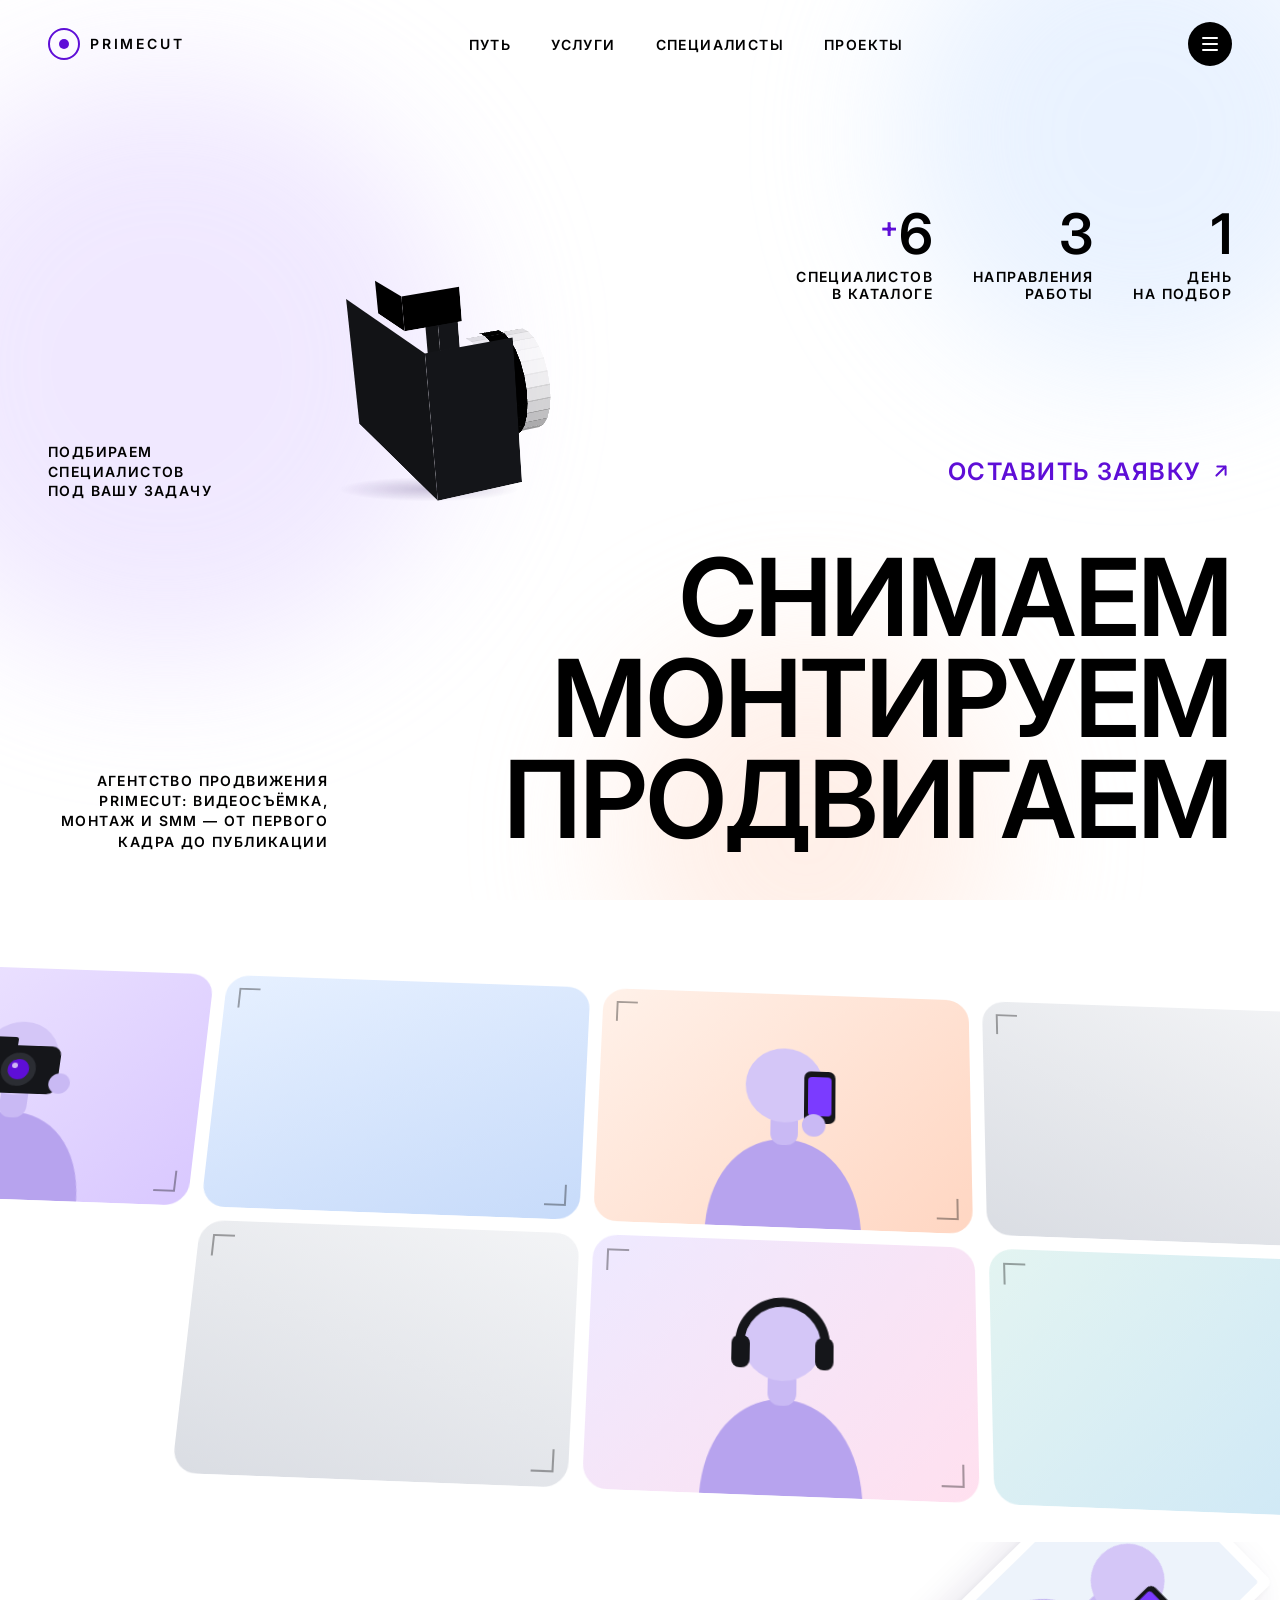
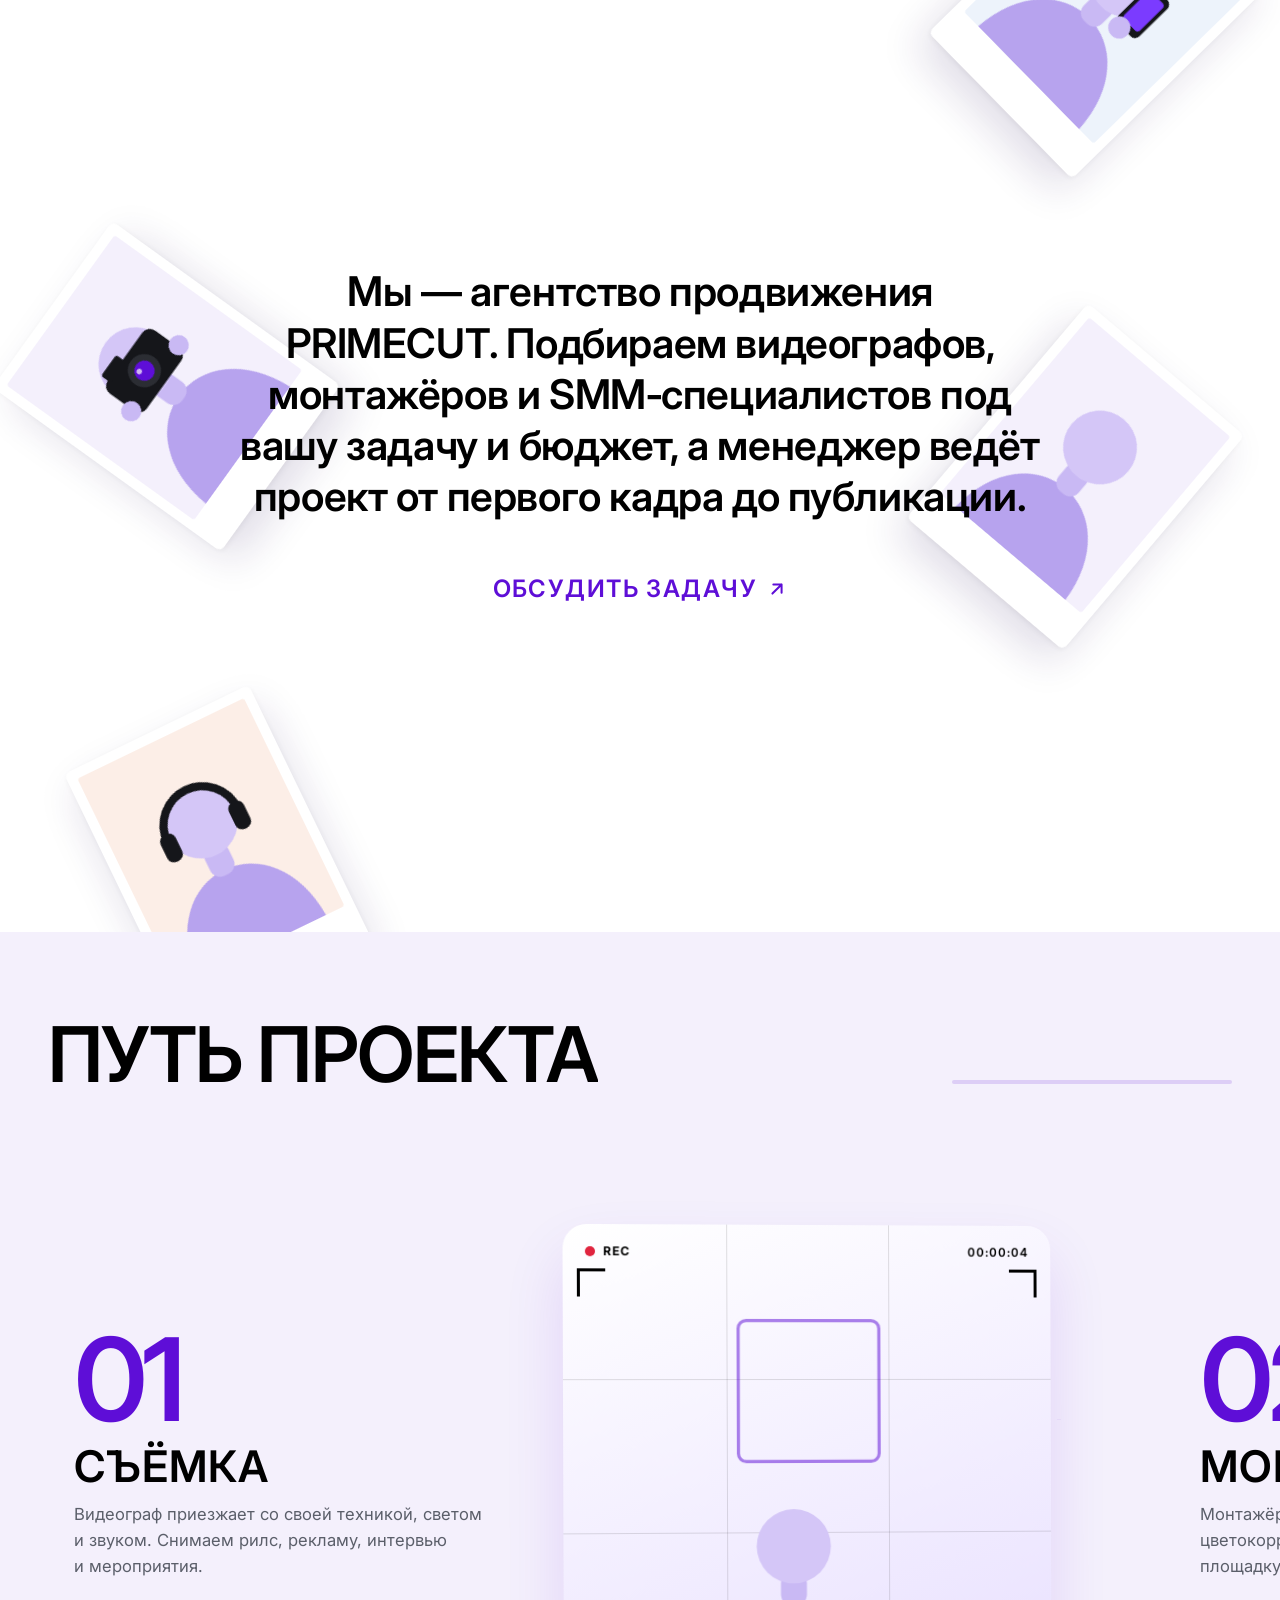
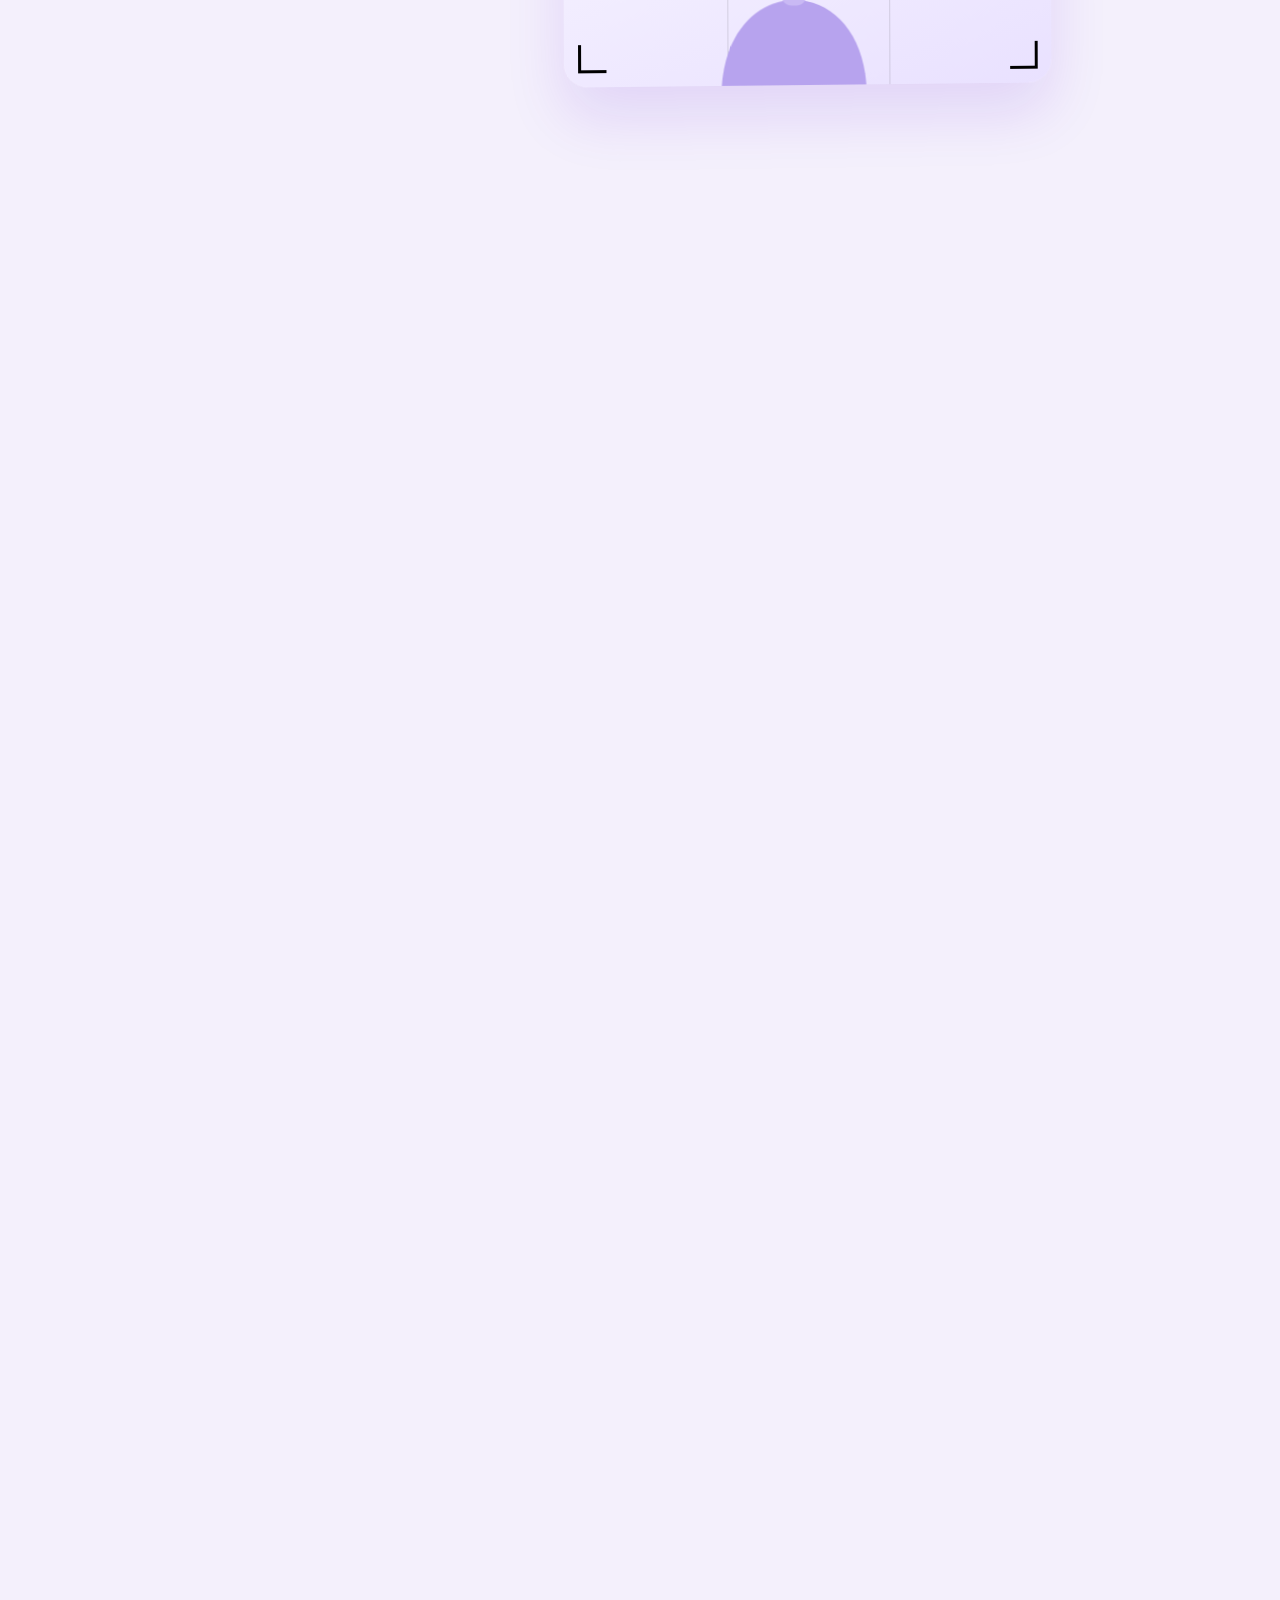
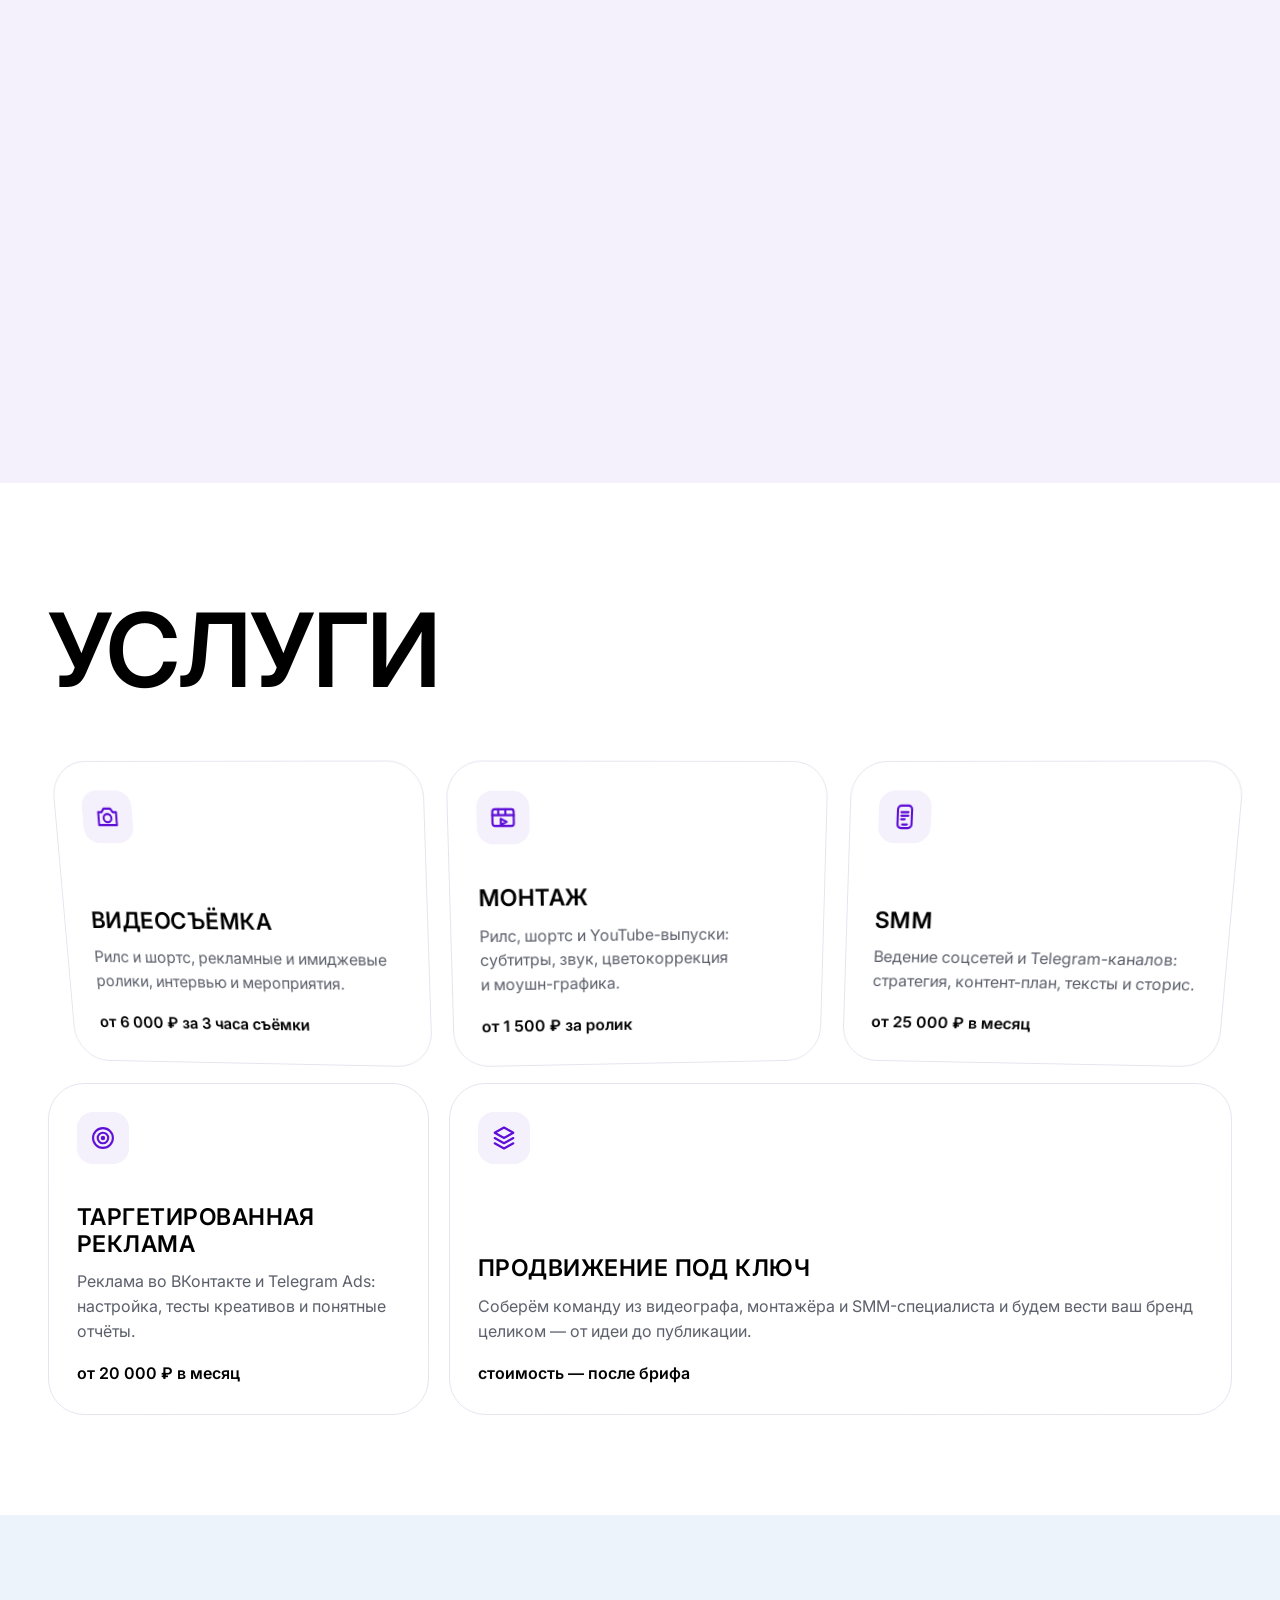
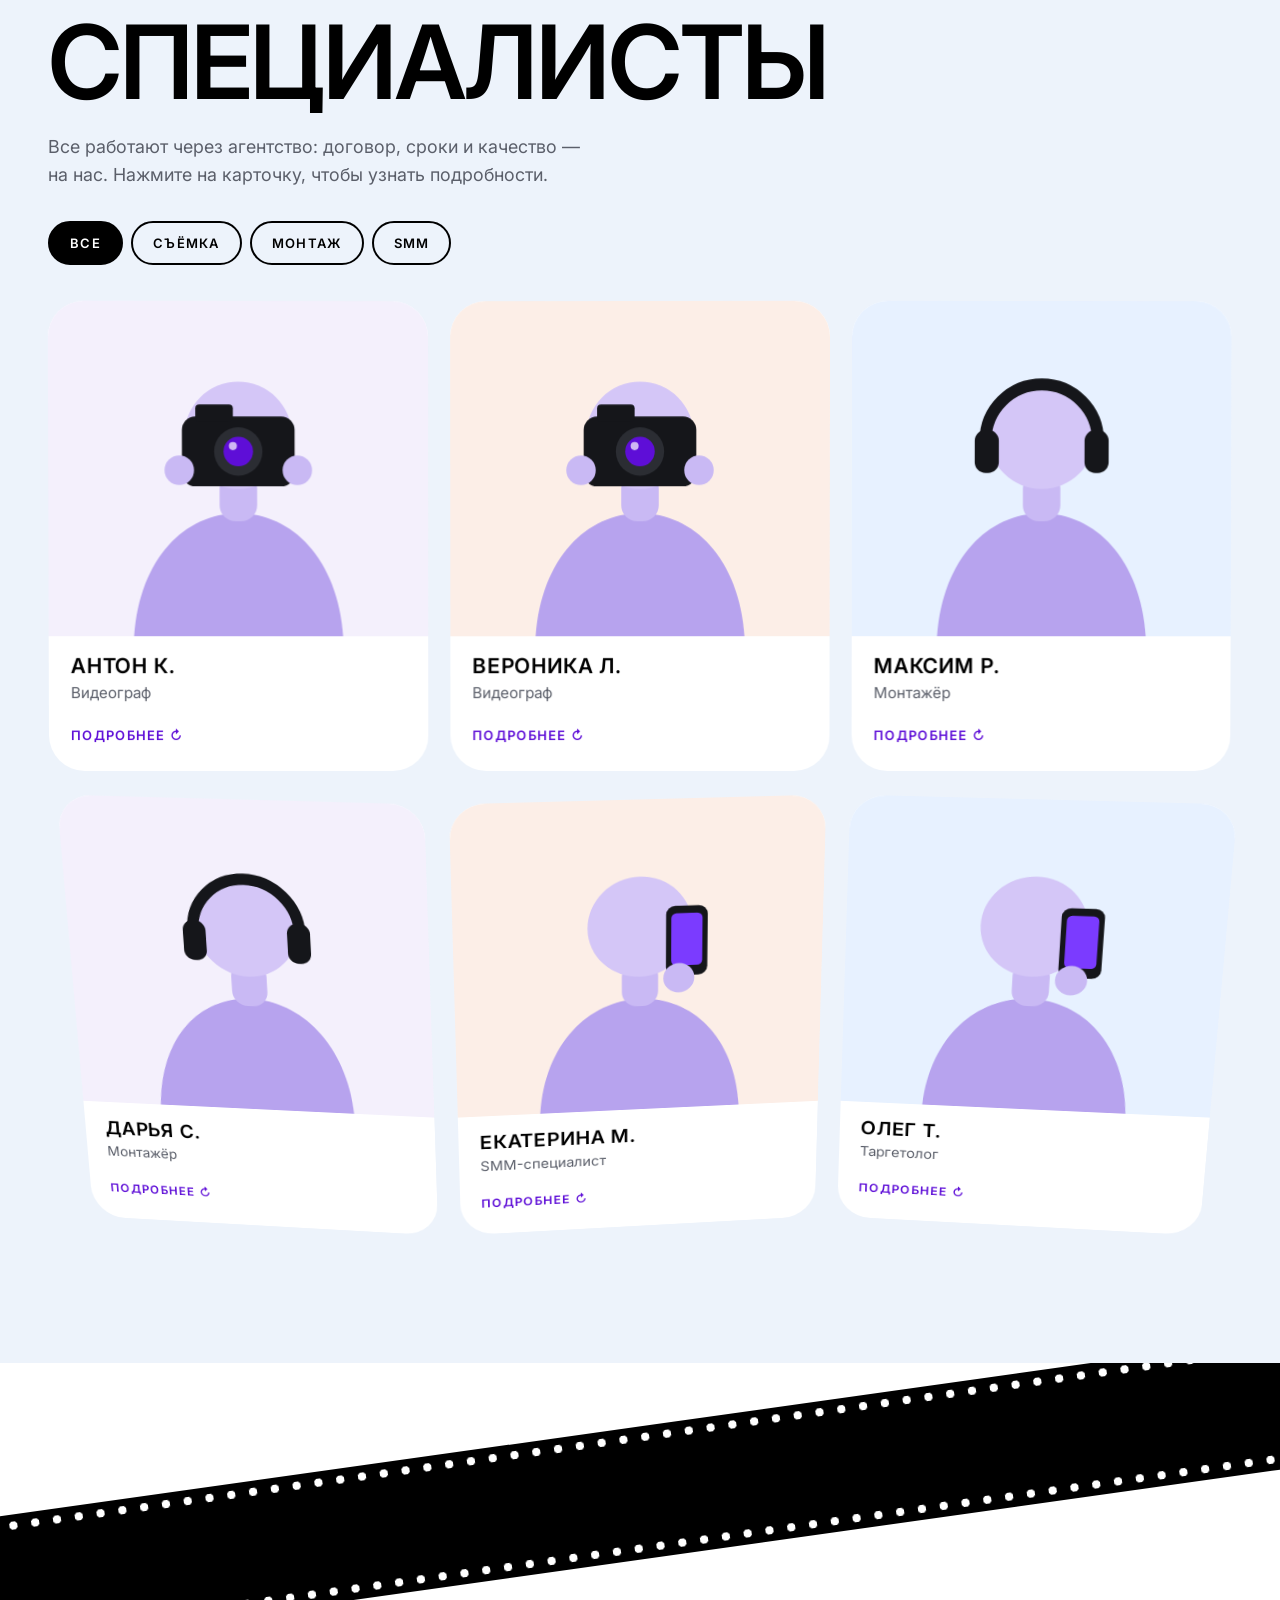
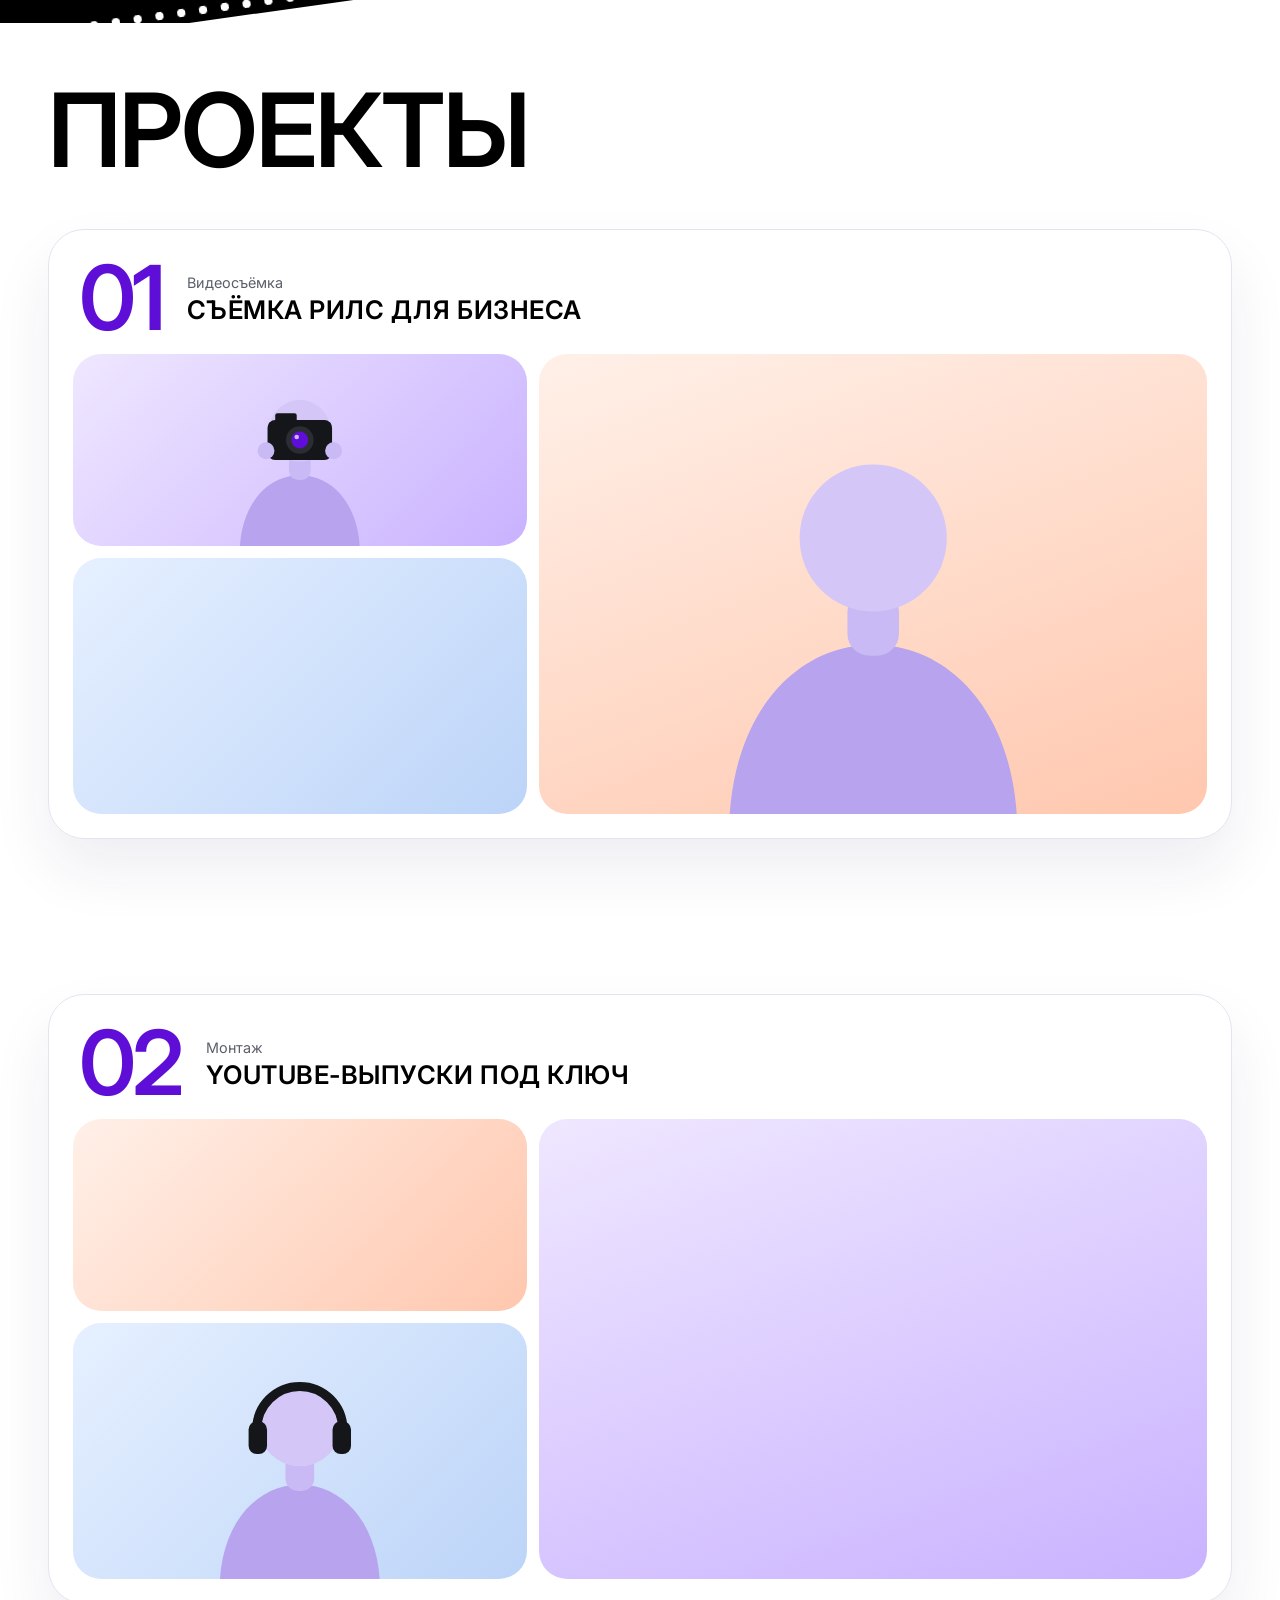
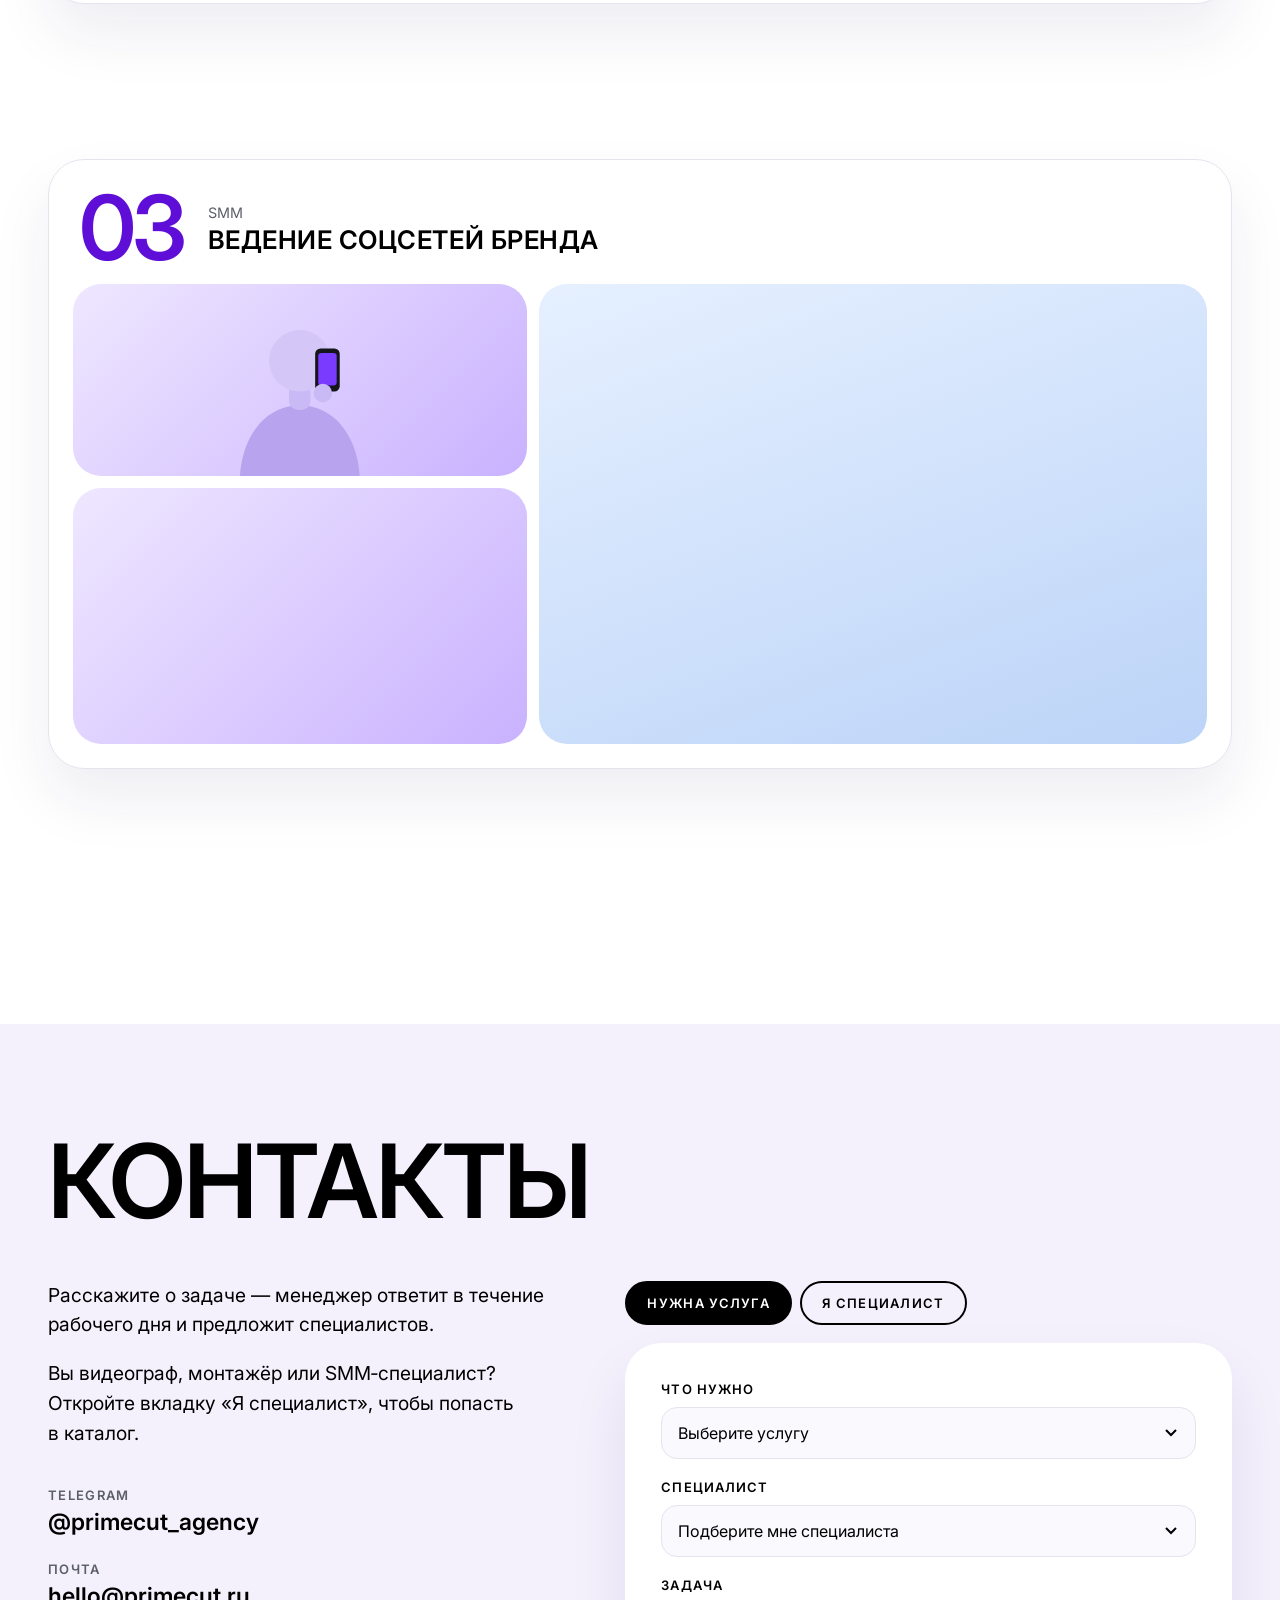
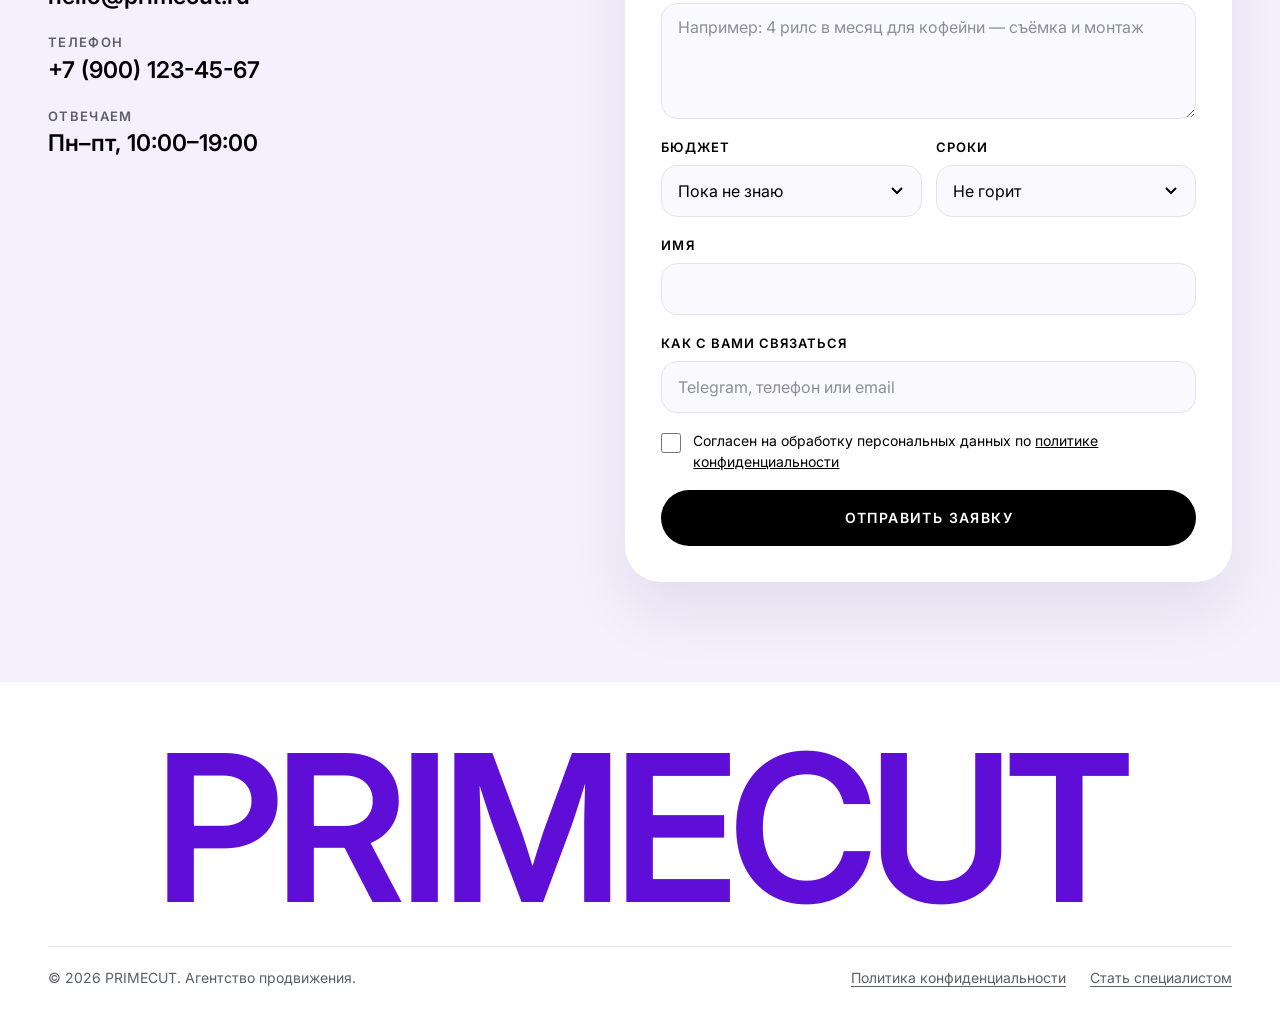
==== commit 3a871a59: "Add files via upload" ====
--- a/index.html
+++ b/index.html
@@ -4,8 +4,8 @@
   <meta charset="utf-8">
   <meta name="viewport" content="width=device-width, initial-scale=1">
   <title>PRIMECUT — агентство продвижения: видеосъёмка, монтаж, SMM</title>
-  <meta name="description" content="PRIMECUT подбирает видеографов, монтажёров и SMM-специалистов под задачу и бюджет. Съёмка рилс и рекламы, монтаж, ведение соцсетей и таргет.">
-  <meta name="theme-color" content="#0C0C0C">
+  <meta name="description" content="PRIMECUT подбирает видеографов, монтажёров и SMM-специалистов под задачу и бюджет и ведёт проект от первого кадра до публикации.">
+  <meta name="theme-color" content="#FFFFFF">
   <meta property="og:type" content="website">
   <meta property="og:title" content="PRIMECUT — агентство продвижения">
   <meta property="og:description" content="Видеографы, монтажёры и SMM-специалисты для вашего бизнеса.">
@@ -14,7 +14,7 @@
   <link rel="icon" href="favicon.svg" type="image/svg+xml">
   <link rel="preconnect" href="https://fonts.googleapis.com">
   <link rel="preconnect" href="https://fonts.gstatic.com" crossorigin>
-  <link href="https://fonts.googleapis.com/css2?family=Kanit:wght@300;400;500;600;700;800;900&family=Rubik:wght@300..900&display=swap" rel="stylesheet">
+  <link href="https://fonts.googleapis.com/css2?family=Inter:wght@400;500;600;700&display=swap" rel="stylesheet">
   <link rel="stylesheet" href="styles.css">
   <script src="config.js" defer></script>
   <script src="main.js" defer></script>
@@ -22,287 +22,271 @@
 <body>
   <a class="skip-link" href="#main">Перейти к содержимому</a>
 
-  <main id="main" class="page">
+  <!-- Фотоаппарат, который летит через весь сайт. Собирается скриптом main.js -->
+  <div class="cam-layer" aria-hidden="true">
+    <div class="cam-mover">
+      <div class="cam-shadow"></div>
+      <div class="cam-scene"><div class="cam" id="cam"></div></div>
+    </div>
+    <div class="cam-flash"></div>
+  </div>
+
+  <!-- Кнопка меню всегда в правом верхнем углу -->
+  <button class="burger fade-down" type="button" aria-expanded="false" aria-controls="menu" aria-label="Открыть меню" style="--i: 5">
+    <span></span><span></span><span></span>
+  </button>
+
+  <div class="menu" id="menu" role="dialog" aria-modal="true" aria-label="Меню" hidden>
+    <div class="menu__top">
+      <a class="logo" href="#top" data-menu-link><span class="logo__ring"><span class="logo__dot"></span></span><span class="logo__word">PRIMECUT</span></a>
+      <button class="menu__close" type="button" aria-label="Закрыть меню">
+        <svg viewBox="0 0 24 24" width="18" height="18" aria-hidden="true"><path d="M6 6l12 12M18 6L6 18" stroke="currentColor" stroke-width="2.2" stroke-linecap="round"/></svg>
+      </button>
+    </div>
+    <ul class="menu__links">
+      <li><a href="#path" data-menu-link>Путь проекта</a></li>
+      <li><a href="#services" data-menu-link>Услуги</a></li>
+      <li><a href="#specialists" data-menu-link>Специалисты</a></li>
+      <li><a href="#projects" data-menu-link>Проекты</a></li>
+      <li><a href="#contacts" data-menu-link>Контакты</a></li>
+    </ul>
+    <a class="cta-link menu__cta" href="#contacts" data-menu-link>Оставить заявку
+      <svg viewBox="0 0 24 24" aria-hidden="true"><path d="M7 17L17 7M8 7h9v9" fill="none" stroke="currentColor" stroke-width="2.2" stroke-linecap="round" stroke-linejoin="round"/></svg>
+    </a>
+  </div>
+
+  <main id="main">
 
     <!-- ================= ПЕРВЫЙ ЭКРАН =================
-         Главная картинка: загрузите в репозиторий файл hero.png — он встанет вместо объектива. -->
+         Фон: если загрузить в репозиторий видео hero.mp4, оно будет играть на фоне. -->
     <section class="hero" id="top">
-      <nav class="hero__nav" aria-label="Разделы сайта" data-fade data-y="-20" data-delay="0">
-        <a href="#services">Услуги</a>
-        <a href="#projects">Проекты</a>
-        <a href="#specialists">Специалисты</a>
-        <a href="#contacts">Контакты</a>
+      <i class="cam-anchor" data-cam="0.28,0.47,1.3" data-cam-m="0.5,0.3,0.66" style="top: 50vh"></i>
+      <div class="hero__bg" aria-hidden="true">
+        <span class="blob blob--a"></span><span class="blob blob--b"></span><span class="blob blob--c"></span>
+      </div>
+      <video class="hero__video" src="hero.mp4" autoplay muted loop playsinline preload="auto" aria-hidden="true"
+             onloadeddata="this.classList.add('is-ready')" onerror="this.remove()"></video>
+
+      <nav class="topnav" aria-label="Разделы сайта">
+        <a class="logo fade-down" href="#top" style="--i: 0" aria-label="PRIMECUT, наверх">
+          <span class="logo__ring"><span class="logo__dot"></span></span><span class="logo__word">PRIMECUT</span>
+        </a>
+        <ul class="topnav__links">
+          <li class="fade-down" style="--i: 1"><a href="#path">Путь</a></li>
+          <li class="fade-down" style="--i: 2"><a href="#services">Услуги</a></li>
+          <li class="fade-down" style="--i: 3"><a href="#specialists">Специалисты</a></li>
+          <li class="fade-down" style="--i: 4"><a href="#projects">Проекты</a></li>
+        </ul>
+        <span class="topnav__spacer"></span>
       </nav>
 
-      <div class="hero__title-wrap">
-        <h1 class="hero__title hero-heading" data-fade data-y="40" data-delay="0.15"><span class="hero__word">PRIMECUT</span><span class="visually-hidden"> — агентство продвижения</span></h1>
-      </div>
-
-      <div class="hero__object">
-        <div data-fade data-y="30" data-delay="0.6">
-          <div class="magnet media-slot" data-magnet>
-            <img class="media-slot__img" src="hero.png" alt="" onload="this.parentNode.classList.add('has-media')" onerror="this.remove()">
-            <svg class="lens" viewBox="0 0 520 520" aria-hidden="true" focusable="false">
-              <defs>
-                <linearGradient id="lensBarrel" x1="0" y1="0" x2="1" y2="1">
-                  <stop offset="0" stop-color="#4a505a"/><stop offset=".45" stop-color="#1d2026"/><stop offset="1" stop-color="#0b0c0e"/>
-                </linearGradient>
-                <linearGradient id="lensRim" x1="0" y1="0" x2="1" y2="1">
-                  <stop offset="0" stop-color="#BBCCD7"/><stop offset=".5" stop-color="#646973"/><stop offset="1" stop-color="#15171a"/>
-                </linearGradient>
-                <radialGradient id="lensGlass" cx=".5" cy=".5" r=".5">
-                  <stop offset="0" stop-color="#05040a"/><stop offset=".45" stop-color="#120a1c"/><stop offset=".78" stop-color="#2a0f33"/><stop offset="1" stop-color="#0a070d"/>
-                </radialGradient>
-                <radialGradient id="lensGlowA" cx=".32" cy=".72" r=".6">
-                  <stop offset="0" stop-color="#B600A8" stop-opacity=".7"/><stop offset=".5" stop-color="#7621B0" stop-opacity=".28"/><stop offset="1" stop-color="#7621B0" stop-opacity="0"/>
-                </radialGradient>
-                <radialGradient id="lensGlowB" cx=".72" cy=".3" r=".5">
-                  <stop offset="0" stop-color="#BE4C00" stop-opacity=".55"/><stop offset="1" stop-color="#BE4C00" stop-opacity="0"/>
-                </radialGradient>
-                <linearGradient id="lensCoat" x1="0" y1="1" x2="1" y2="0">
-                  <stop offset="0" stop-color="#BE4C00"/><stop offset=".45" stop-color="#B600A8"/><stop offset=".8" stop-color="#7621B0"/><stop offset="1" stop-color="#18011F"/>
-                </linearGradient>
-                <radialGradient id="lensSpec" cx=".5" cy=".5" r=".5">
-                  <stop offset="0" stop-color="#fff" stop-opacity=".85"/><stop offset="1" stop-color="#fff" stop-opacity="0"/>
-                </radialGradient>
-                <path id="lensTextPath" d="M 260,260 m -197,0 a 197,197 0 1,1 394,0 a 197,197 0 1,1 -394,0"/>
-              </defs>
-              <circle cx="260" cy="260" r="252" fill="url(#lensBarrel)"/>
-              <circle cx="260" cy="260" r="251" fill="none" stroke="url(#lensRim)" stroke-width="3"/>
-              <circle cx="260" cy="260" r="235" fill="none" stroke="#121418" stroke-width="22"/>
-              <circle cx="260" cy="260" r="235" fill="none" stroke="#2e333b" stroke-width="22" stroke-dasharray="3 5"/>
-              <circle cx="260" cy="260" r="214" fill="#0a0b0d" stroke="#3a3f47" stroke-width="2"/>
-              <text fill="#8b939b" font-size="13" letter-spacing="3" font-family="Kanit, Rubik, sans-serif"><textPath href="#lensTextPath" startOffset="3%">PRIMECUT LENS   24–70 mm   1:2.8   Ø82</textPath></text>
-              <circle cx="260" cy="260" r="174" fill="url(#lensGlass)"/>
-              <circle cx="260" cy="260" r="174" fill="url(#lensGlowA)"/>
-              <circle cx="260" cy="260" r="174" fill="url(#lensGlowB)"/>
-              <circle cx="260" cy="260" r="168" fill="none" stroke="url(#lensCoat)" stroke-width="8" opacity=".6"/>
-              <circle cx="260" cy="260" r="122" fill="none" stroke="#fff" stroke-opacity=".07" stroke-width="2"/>
-              <circle cx="260" cy="260" r="74" fill="#050407" stroke="#2a1830" stroke-width="3"/>
-              <circle cx="260" cy="260" r="40" fill="url(#lensGlowA)"/>
-              <circle cx="260" cy="260" r="22" fill="#000"/>
-              <ellipse cx="200" cy="178" rx="74" ry="32" transform="rotate(-35 200 178)" fill="url(#lensSpec)" opacity=".75"/>
-              <circle cx="322" cy="334" r="9" fill="#fff" opacity=".45"/>
-            </svg>
-          </div>
+      <div class="hero__stats">
+        <div class="stat fade-up" style="--i: 2">
+          <p class="stat__num"><span class="stat__plus">+</span><span data-count-pros>6</span></p>
+          <p class="stat__label">специалистов<br>в каталоге</p>
+        </div>
+        <div class="stat fade-up" style="--i: 3">
+          <p class="stat__num">3</p>
+          <p class="stat__label">направления<br>работы</p>
+        </div>
+        <div class="stat fade-up" style="--i: 4">
+          <p class="stat__num">1</p>
+          <p class="stat__label">день<br>на подбор</p>
         </div>
       </div>
 
       <div class="hero__bottom">
-        <p class="hero__text" data-fade data-y="20" data-delay="0.35">агентство продвижения: съёмка, монтаж и&nbsp;smm для вашего бизнеса</p>
-        <div data-fade data-y="20" data-delay="0.5">
-          <a class="contact-btn" href="#contacts">Оставить заявку</a>
-        </div>
-      </div>
-    </section>
-
-    <!-- ================= БЕГУЩИЕ РАБОТЫ =================
-         Картинки берутся из файлов work-01.jpg, work-02.jpg… Список названий — в config.js. -->
-    <section class="marquee" aria-label="Наши работы">
-      <div class="marquee__rows">
-        <div class="marquee__row" data-row="1"></div>
-        <div class="marquee__row" data-row="2"></div>
-      </div>
-    </section>
-
-    <!-- ================= О НАС =================
-         Четыре картинки по углам: файлы deco-1.png … deco-4.png (лучше PNG с прозрачным фоном). -->
-    <section class="about" id="about" aria-labelledby="about-title">
-      <div class="about__deco about__deco--tl" data-fade data-x="-80" data-y="0" data-delay="0.1" data-duration="0.9">
-        <div class="media-slot">
-          <img class="media-slot__img" src="deco-1.png" alt="" loading="lazy" onload="this.parentNode.classList.add('has-media')" onerror="this.remove()">
-          <svg viewBox="0 0 200 200" aria-hidden="true" focusable="false">
-            <defs>
-              <radialGradient id="decoHeart" cx=".35" cy=".3" r=".75"><stop offset="0" stop-color="#FF9BE0"/><stop offset=".5" stop-color="#B600A8"/><stop offset="1" stop-color="#4d004a"/></radialGradient>
-              <radialGradient id="decoShine" cx=".5" cy=".5" r=".5"><stop offset="0" stop-color="#fff" stop-opacity=".8"/><stop offset="1" stop-color="#fff" stop-opacity="0"/></radialGradient>
-            </defs>
-            <path d="M100 176C40 132 14 100 14 66 14 38 36 18 62 18c18 0 31 9 38 23 7-14 20-23 38-23 26 0 48 20 48 48 0 34-26 66-86 110z" fill="url(#decoHeart)"/>
-            <ellipse cx="62" cy="56" rx="30" ry="16" transform="rotate(-30 62 56)" fill="url(#decoShine)"/>
-          </svg>
-        </div>
-      </div>
-
-      <div class="about__deco about__deco--tr" data-fade data-x="80" data-y="0" data-delay="0.15" data-duration="0.9">
-        <div class="media-slot">
-          <img class="media-slot__img" src="deco-2.png" alt="" loading="lazy" onload="this.parentNode.classList.add('has-media')" onerror="this.remove()">
-          <svg viewBox="0 0 200 200" aria-hidden="true" focusable="false">
-            <defs>
-              <linearGradient id="decoPlay" x1="0" y1="0" x2="1" y2="1"><stop offset="0" stop-color="#FF6A8E"/><stop offset=".5" stop-color="#B600A8"/><stop offset="1" stop-color="#5a1a8f"/></linearGradient>
-            </defs>
-            <rect x="14" y="38" width="172" height="126" rx="38" fill="url(#decoPlay)"/>
-            <rect x="30" y="48" width="140" height="36" rx="18" fill="#fff" opacity=".16"/>
-            <path d="M86 74 136 101 86 128z" fill="#fff" stroke="#fff" stroke-width="12" stroke-linejoin="round"/>
-          </svg>
-        </div>
-      </div>
-
-      <div class="about__deco about__deco--bl" data-fade data-x="-80" data-y="0" data-delay="0.25" data-duration="0.9">
-        <div class="media-slot">
-          <img class="media-slot__img" src="deco-3.png" alt="" loading="lazy" onload="this.parentNode.classList.add('has-media')" onerror="this.remove()">
-          <svg viewBox="0 0 200 200" aria-hidden="true" focusable="false">
-            <defs>
-              <radialGradient id="decoPlanet" cx=".35" cy=".3" r=".8"><stop offset="0" stop-color="#FFC48E"/><stop offset=".45" stop-color="#BE4C00"/><stop offset="1" stop-color="#2e0d00"/></radialGradient>
-              <linearGradient id="decoRing" x1="0" y1="0" x2="1" y2="0"><stop offset="0" stop-color="#BBCCD7"/><stop offset="1" stop-color="#7621B0"/></linearGradient>
-            </defs>
-            <g transform="rotate(-18 100 100)">
-              <ellipse cx="100" cy="100" rx="92" ry="26" fill="none" stroke="url(#decoRing)" stroke-width="9" opacity=".7"/>
-              <circle cx="100" cy="100" r="56" fill="url(#decoPlanet)"/>
-              <path d="M8 100a92 26 0 0 0 184 0" fill="none" stroke="url(#decoRing)" stroke-width="9"/>
-            </g>
-            <ellipse cx="78" cy="72" rx="18" ry="10" transform="rotate(-30 78 72)" fill="#fff" opacity=".35"/>
-          </svg>
-        </div>
-      </div>
-
-      <div class="about__deco about__deco--br" data-fade data-x="80" data-y="0" data-delay="0.3" data-duration="0.9">
-        <div class="media-slot">
-          <img class="media-slot__img" src="deco-4.png" alt="" loading="lazy" onload="this.parentNode.classList.add('has-media')" onerror="this.remove()">
-          <svg viewBox="0 0 200 200" aria-hidden="true" focusable="false">
-            <defs>
-              <linearGradient id="decoBubble" x1="0" y1="0" x2="1" y2="1"><stop offset="0" stop-color="#F1F6F9"/><stop offset=".5" stop-color="#BBCCD7"/><stop offset="1" stop-color="#646973"/></linearGradient>
-            </defs>
-            <path d="M62 30h76c24 0 44 20 44 44v24c0 24-20 44-44 44H98l-44 34 8-34c-24 0-44-20-44-44V74c0-24 20-44 44-44z" fill="url(#decoBubble)"/>
-            <circle cx="68" cy="86" r="11" fill="#0C0C0C" opacity=".85"/>
-            <circle cx="100" cy="86" r="11" fill="#0C0C0C" opacity=".85"/>
-            <circle cx="132" cy="86" r="11" fill="#0C0C0C" opacity=".85"/>
-            <rect x="40" y="40" width="96" height="18" rx="9" fill="#fff" opacity=".45"/>
-          </svg>
-        </div>
-      </div>
-
-      <div class="about__inner">
-        <div class="about__block">
-          <h2 class="section-heading hero-heading" id="about-title" data-fade data-y="40">О нас</h2>
-          <p class="about__text" data-scroll-text>PRIMECUT — агентство продвижения. Мы подбираем видеографов, монтажёров и SMM-специалистов под вашу задачу и бюджет: от одного рилс до продвижения на год. Проект ведёт менеджер агентства, а вы получаете результат в срок. Давайте сделаем ваш бренд заметным!</p>
-        </div>
-        <a class="contact-btn" href="#contacts">Оставить заявку</a>
+        <div class="hero__row-a">
+          <p class="hero__tagline fade-up" style="--i: 5">Подбираем<br>специалистов<br>под вашу задачу</p>
+          <a class="cta-link fade-up" style="--i: 6" href="#contacts">Оставить заявку
+            <svg viewBox="0 0 24 24" aria-hidden="true"><path d="M7 17L17 7M8 7h9v9" fill="none" stroke="currentColor" stroke-width="2.2" stroke-linecap="round" stroke-linejoin="round"/></svg>
+          </a>
+        </div>
+        <div class="hero__row-b">
+          <div class="hero__desc fade-up" style="--i: 7">
+            <p>Агентство продвижения PRIMECUT: видеосъёмка, монтаж и&nbsp;SMM — от&nbsp;первого кадра до&nbsp;публикации</p>
+          </div>
+          <h1 class="hero__title">
+            <span class="visually-hidden">PRIMECUT: </span>
+            <span class="hw"><span style="--w: 0">Снимаем</span></span>
+            <span class="hw"><span style="--w: 1">Монтируем</span></span>
+            <span class="hw"><span style="--w: 2">Продвигаем</span></span>
+          </h1>
+        </div>
+      </div>
+    </section>
+
+    <!-- ================= ЛЕНТЫ КАДРОВ =================
+         Картинки: work-01.jpg … work-12.jpg (список — в config.js). -->
+    <section class="reel" aria-label="Наши работы">
+      <i class="cam-anchor" data-cam="0.86,0.2,0.5" data-cam-m="0.92,0.2,0.32" style="top: 50%"></i>
+      <div class="reel__rows">
+        <div class="reel__row" data-row="1"></div>
+        <div class="reel__row" data-row="2"></div>
+      </div>
+    </section>
+
+    <!-- ================= О НАС + ПОЛАРОИДЫ С ЛЮДЬМИ =================
+         Фото на полароидах: people-1.jpg … people-4.jpg -->
+    <section class="manifesto" id="about" aria-label="О нас">
+      <i class="cam-anchor" data-cam="0.5,0.13,0.5" data-cam-m="0.5,0.1,0.36" style="top: 50%"></i>
+      <figure class="polaroid polaroid--1" data-spin="-8" data-rate="0.03" data-par="-0.12">
+        <div class="polaroid__photo media-slot" data-sil="camera"><img class="media-slot__img" src="people-1.jpg" alt="" loading="lazy" onload="this.parentNode.classList.add('has-media')" onerror="this.remove()"></div>
+      </figure>
+      <figure class="polaroid polaroid--2" data-spin="7" data-rate="-0.025" data-par="0.1">
+        <div class="polaroid__photo media-slot" data-sil="phone"><img class="media-slot__img" src="people-2.jpg" alt="" loading="lazy" onload="this.parentNode.classList.add('has-media')" onerror="this.remove()"></div>
+      </figure>
+      <figure class="polaroid polaroid--3" data-spin="5" data-rate="0.02" data-par="-0.08">
+        <div class="polaroid__photo media-slot" data-sil="headphones"><img class="media-slot__img" src="people-3.jpg" alt="" loading="lazy" onload="this.parentNode.classList.add('has-media')" onerror="this.remove()"></div>
+      </figure>
+      <figure class="polaroid polaroid--4" data-spin="-6" data-rate="-0.03" data-par="0.14">
+        <div class="polaroid__photo media-slot" data-sil="plain"><img class="media-slot__img" src="people-4.jpg" alt="" loading="lazy" onload="this.parentNode.classList.add('has-media')" onerror="this.remove()"></div>
+      </figure>
+
+      <div class="manifesto__inner">
+        <p class="manifesto__text" data-words>Мы — агентство продвижения PRIMECUT. Подбираем видеографов, монтажёров и&nbsp;SMM&#8209;специалистов под вашу задачу и&nbsp;бюджет, а&nbsp;менеджер ведёт проект от&nbsp;первого кадра до&nbsp;публикации.</p>
+        <a class="cta-link" href="#contacts">Обсудить задачу
+          <svg viewBox="0 0 24 24" aria-hidden="true"><path d="M7 17L17 7M8 7h9v9" fill="none" stroke="currentColor" stroke-width="2.2" stroke-linecap="round" stroke-linejoin="round"/></svg>
+        </a>
+      </div>
+    </section>
+
+    <!-- ================= ПУТЬ ПРОЕКТА (горизонтальная прокрутка) ================= -->
+    <section class="path" id="path" aria-labelledby="path-title">
+      <i class="cam-anchor cam-anchor--path-start" data-cam="0.6,0.12,0.38" data-cam-m="0.95,0.56,0.28"></i>
+      <i class="cam-anchor cam-anchor--path-end" data-cam="0.88,0.12,0.38" data-cam-m="0.95,0.56,0.28"></i>
+      <div class="path__pin">
+        <div class="path__head">
+          <h2 class="section-title" id="path-title" data-reveal><span class="hw"><span>Путь проекта</span></span></h2>
+          <div class="path__bar" aria-hidden="true"><span></span></div>
+        </div>
+        <div class="path__track">
+          <article class="stage">
+            <div class="stage__text">
+              <p class="stage__num">01</p>
+              <h3 class="stage__title">Съёмка</h3>
+              <p class="stage__desc">Видеограф приезжает со&nbsp;своей техникой, светом и&nbsp;звуком. Снимаем рилс, рекламу, интервью и&nbsp;мероприятия.</p>
+            </div>
+            <div class="stage__art art-shoot" aria-hidden="true">
+              <div class="vf">
+                <span class="vf__grid"></span>
+                <div class="vf__person media-slot" data-sil="plain"></div>
+                <span class="vf__focus"></span>
+                <span class="vf__rec">REC</span>
+                <span class="vf__time" data-timecode>00:00:00</span>
+                <span class="vf__corner vf__corner--tl"></span><span class="vf__corner vf__corner--tr"></span>
+                <span class="vf__corner vf__corner--bl"></span><span class="vf__corner vf__corner--br"></span>
+              </div>
+            </div>
+          </article>
+
+          <article class="stage">
+            <div class="stage__text">
+              <p class="stage__num">02</p>
+              <h3 class="stage__title">Монтаж</h3>
+              <p class="stage__desc">Монтажёр собирает ролик: темп, субтитры, звук, цветокоррекция. Вы получаете версии под&nbsp;каждую площадку.</p>
+            </div>
+            <div class="stage__art art-edit" aria-hidden="true">
+              <div class="tl">
+                <div class="tl__track"><span class="tl__clip" style="--o: 40%; --x: 2%; --w: 30%"></span><span class="tl__clip" style="--o: -30%; --x: 34%; --w: 22%"></span><span class="tl__clip" style="--o: 60%; --x: 58%; --w: 38%"></span></div>
+                <div class="tl__track tl__track--b"><span class="tl__clip" style="--o: -50%; --x: 8%; --w: 44%"></span><span class="tl__clip" style="--o: 30%; --x: 56%; --w: 24%"></span></div>
+                <div class="tl__track tl__track--audio"><span class="tl__wave"></span></div>
+                <span class="tl__playhead"></span>
+              </div>
+            </div>
+          </article>
+
+          <article class="stage">
+            <div class="stage__text">
+              <p class="stage__num">03</p>
+              <h3 class="stage__title">Публикация</h3>
+              <p class="stage__desc">SMM-специалист выкладывает контент по&nbsp;плану, пишет тексты, ведёт сторис и&nbsp;настраивает рекламу.</p>
+            </div>
+            <div class="stage__art art-post" aria-hidden="true">
+              <div class="phone">
+                <div class="phone__feed">
+                  <span class="post post--a"></span><span class="post post--b"></span><span class="post post--c"></span>
+                  <span class="post post--a"></span><span class="post post--b"></span><span class="post post--c"></span>
+                </div>
+              </div>
+              <span class="heart heart--1"></span><span class="heart heart--2"></span><span class="heart heart--3"></span>
+            </div>
+          </article>
+
+          <article class="stage">
+            <div class="stage__text">
+              <p class="stage__num">04</p>
+              <h3 class="stage__title">Результат</h3>
+              <p class="stage__desc">Раз в&nbsp;месяц — отчёт по&nbsp;охватам и&nbsp;заявкам. Решаем вместе, что усилить в&nbsp;следующем месяце.</p>
+            </div>
+            <div class="stage__art art-result" aria-hidden="true">
+              <div class="chart">
+                <span class="bar" style="--h: 0.22"></span><span class="bar" style="--h: 0.34"></span><span class="bar" style="--h: 0.3"></span>
+                <span class="bar" style="--h: 0.5"></span><span class="bar" style="--h: 0.62"></span><span class="bar" style="--h: 0.86"></span>
+                <svg class="chart__line" viewBox="0 0 300 200" preserveAspectRatio="none"><path d="M10 170 L60 140 L110 150 L160 105 L210 80 L290 22" pathLength="1"/></svg>
+              </div>
+            </div>
+          </article>
+        </div>
       </div>
     </section>
 
     <!-- ================= УСЛУГИ ================= -->
-    <section class="services light-section" id="services" aria-labelledby="services-title">
-      <h2 class="light-heading" id="services-title" data-fade data-y="40">Услуги</h2>
-      <ol class="services__list">
-        <li class="service" data-fade data-delay="0">
-          <span class="service__num" aria-hidden="true">01</span>
-          <div class="service__body">
-            <h3 class="service__name">Видеосъёмка</h3>
-            <p class="service__desc">Рилс и&nbsp;шортс, рекламные и&nbsp;имиджевые ролики, интервью и&nbsp;мероприятия. Видеограф приезжает со&nbsp;своей техникой, светом и&nbsp;звуком.</p>
-            <p class="service__price">от&nbsp;6&nbsp;000&nbsp;₽ за&nbsp;3&nbsp;часа съёмки</p>
-          </div>
-        </li>
-        <li class="service" data-fade data-delay="0.1">
-          <span class="service__num" aria-hidden="true">02</span>
-          <div class="service__body">
-            <h3 class="service__name">Монтаж</h3>
-            <p class="service__desc">Динамичный монтаж рилс, шортс и&nbsp;YouTube-выпусков: субтитры, звук, цветокоррекция и&nbsp;моушн-графика.</p>
-            <p class="service__price">от&nbsp;1&nbsp;500&nbsp;₽ за&nbsp;ролик</p>
-          </div>
-        </li>
-        <li class="service" data-fade data-delay="0.2">
-          <span class="service__num" aria-hidden="true">03</span>
-          <div class="service__body">
-            <h3 class="service__name">SMM</h3>
-            <p class="service__desc">Ведение соцсетей и&nbsp;Telegram-каналов: стратегия, контент-план, тексты, сторис и&nbsp;отчёт по&nbsp;охватам каждый месяц.</p>
-            <p class="service__price">от&nbsp;25&nbsp;000&nbsp;₽ в&nbsp;месяц</p>
-          </div>
-        </li>
-        <li class="service" data-fade data-delay="0.3">
-          <span class="service__num" aria-hidden="true">04</span>
-          <div class="service__body">
-            <h3 class="service__name">Таргетированная реклама</h3>
-            <p class="service__desc">Реклама во&nbsp;ВКонтакте и&nbsp;Telegram Ads: настройка кампаний, тесты креативов и&nbsp;понятные отчёты.</p>
-            <p class="service__price">от&nbsp;20&nbsp;000&nbsp;₽ в&nbsp;месяц</p>
-          </div>
-        </li>
-        <li class="service" data-fade data-delay="0.4">
-          <span class="service__num" aria-hidden="true">05</span>
-          <div class="service__body">
-            <h3 class="service__name">Продвижение под ключ</h3>
-            <p class="service__desc">Соберём команду из&nbsp;видеографа, монтажёра и&nbsp;SMM-специалиста и&nbsp;будем вести ваш бренд целиком — от&nbsp;идеи до&nbsp;публикации.</p>
-            <p class="service__price">стоимость — после брифа</p>
-          </div>
-        </li>
-      </ol>
-    </section>
-
-    <!-- ================= ПРОЕКТЫ =================
-         Фото проекта: project-1-1.jpg (левое верхнее), project-1-2.jpg (левое нижнее), project-1-3.jpg (правое высокое).
-         Для второго проекта — project-2-…, для третьего — project-3-….
-         Кнопка «Смотреть проект» появится, когда вместо href="#" будет настоящая ссылка. -->
-    <section class="projects dark-section" id="projects" aria-labelledby="projects-title">
-      <h2 class="section-heading hero-heading" id="projects-title" data-fade data-y="40">Проекты</h2>
-
-      <div class="stack" data-stack>
-        <div class="stack__item">
-          <article class="project-card" style="--i: 0">
-            <div class="project-card__top">
-              <span class="project-card__num" aria-hidden="true">01</span>
-              <div class="project-card__meta">
-                <p class="project-card__cat">Видеосъёмка</p>
-                <h3 class="project-card__name">Съёмка рилс для бизнеса</h3>
-              </div>
-              <a class="ghost-btn" href="#" target="_blank" rel="noopener" data-hide-if-empty>Смотреть проект</a>
-            </div>
-            <div class="project-card__grid">
-              <div class="project-card__col">
-                <div class="shot shot--a media-slot"><img class="media-slot__img" src="project-1-1.jpg" alt="" loading="lazy" onerror="this.remove()"></div>
-                <div class="shot shot--b media-slot"><img class="media-slot__img" src="project-1-2.jpg" alt="" loading="lazy" onerror="this.remove()"></div>
-              </div>
-              <div class="shot shot--c media-slot"><img class="media-slot__img" src="project-1-3.jpg" alt="" loading="lazy" onerror="this.remove()"></div>
-            </div>
-          </article>
-        </div>
-
-        <div class="stack__item">
-          <article class="project-card" style="--i: 1">
-            <div class="project-card__top">
-              <span class="project-card__num" aria-hidden="true">02</span>
-              <div class="project-card__meta">
-                <p class="project-card__cat">Монтаж</p>
-                <h3 class="project-card__name">YouTube-выпуски под&nbsp;ключ</h3>
-              </div>
-              <a class="ghost-btn" href="#" target="_blank" rel="noopener" data-hide-if-empty>Смотреть проект</a>
-            </div>
-            <div class="project-card__grid">
-              <div class="project-card__col">
-                <div class="shot shot--a media-slot"><img class="media-slot__img" src="project-2-1.jpg" alt="" loading="lazy" onerror="this.remove()"></div>
-                <div class="shot shot--b media-slot"><img class="media-slot__img" src="project-2-2.jpg" alt="" loading="lazy" onerror="this.remove()"></div>
-              </div>
-              <div class="shot shot--c media-slot"><img class="media-slot__img" src="project-2-3.jpg" alt="" loading="lazy" onerror="this.remove()"></div>
-            </div>
-          </article>
-        </div>
-
-        <div class="stack__item">
-          <article class="project-card" style="--i: 2">
-            <div class="project-card__top">
-              <span class="project-card__num" aria-hidden="true">03</span>
-              <div class="project-card__meta">
-                <p class="project-card__cat">SMM</p>
-                <h3 class="project-card__name">Ведение соцсетей бренда</h3>
-              </div>
-              <a class="ghost-btn" href="#" target="_blank" rel="noopener" data-hide-if-empty>Смотреть проект</a>
-            </div>
-            <div class="project-card__grid">
-              <div class="project-card__col">
-                <div class="shot shot--a media-slot"><img class="media-slot__img" src="project-3-1.jpg" alt="" loading="lazy" onerror="this.remove()"></div>
-                <div class="shot shot--b media-slot"><img class="media-slot__img" src="project-3-2.jpg" alt="" loading="lazy" onerror="this.remove()"></div>
-              </div>
-              <div class="shot shot--c media-slot"><img class="media-slot__img" src="project-3-3.jpg" alt="" loading="lazy" onerror="this.remove()"></div>
-            </div>
-          </article>
-        </div>
-      </div>
-    </section>
-
-    <!-- ================= СПЕЦИАЛИСТЫ =================
-         Один специалист — один блок <article class="pro">.
-         data-category: video (съёмка), edit (монтаж) или smm.
-         data-name — имя, которое попадёт в заявку. Ссылка «Портфолио» с href="#" не показывается. -->
-    <section class="specialists light-section" id="specialists" aria-labelledby="specialists-title">
-      <h2 class="light-heading" id="specialists-title" data-fade data-y="40">Специалисты</h2>
-      <p class="specialists__note">Все работают через агентство: договор, сроки и&nbsp;качество — на&nbsp;нас. Не&nbsp;знаете, кого выбрать? Оставьте заявку, подберём сами.</p>
+    <section class="services" id="services" aria-labelledby="services-title">
+      <i class="cam-anchor" data-cam="0.93,0.14,0.4" data-cam-m="0.95,0.35,0.3" style="top: 40%"></i>
+      <h2 class="section-title" id="services-title" data-reveal><span class="hw"><span>Услуги</span></span></h2>
+      <div class="svc-grid">
+        <article class="svc" data-tilt>
+          <div class="svc__card">
+            <svg class="svc__icon" viewBox="0 0 24 24" aria-hidden="true"><path d="M4 8h3l2-3h6l2 3h3v11H4z"/><circle cx="12" cy="13" r="3.5"/></svg>
+            <h3 class="svc__name">Видеосъёмка</h3>
+            <p class="svc__desc">Рилс и&nbsp;шортс, рекламные и&nbsp;имиджевые ролики, интервью и&nbsp;мероприятия.</p>
+            <p class="svc__price">от&nbsp;6&nbsp;000&nbsp;₽ за&nbsp;3&nbsp;часа съёмки</p>
+          </div>
+        </article>
+        <article class="svc" data-tilt>
+          <div class="svc__card">
+            <svg class="svc__icon" viewBox="0 0 24 24" aria-hidden="true"><rect x="3" y="5" width="18" height="14" rx="2"/><path d="M3 10h18M8 5v5M14 5v5M10 13l5 2.5-5 2.5z"/></svg>
+            <h3 class="svc__name">Монтаж</h3>
+            <p class="svc__desc">Рилс, шортс и&nbsp;YouTube-выпуски: субтитры, звук, цветокоррекция и&nbsp;моушн-графика.</p>
+            <p class="svc__price">от&nbsp;1&nbsp;500&nbsp;₽ за&nbsp;ролик</p>
+          </div>
+        </article>
+        <article class="svc" data-tilt>
+          <div class="svc__card">
+            <svg class="svc__icon" viewBox="0 0 24 24" aria-hidden="true"><rect x="6" y="2.5" width="12" height="19" rx="3"/><path d="M10 18.5h4M9 8h6M9 11h6M9 14h3"/></svg>
+            <h3 class="svc__name">SMM</h3>
+            <p class="svc__desc">Ведение соцсетей и&nbsp;Telegram-каналов: стратегия, контент-план, тексты и&nbsp;сторис.</p>
+            <p class="svc__price">от&nbsp;25&nbsp;000&nbsp;₽ в&nbsp;месяц</p>
+          </div>
+        </article>
+        <article class="svc" data-tilt>
+          <div class="svc__card">
+            <svg class="svc__icon" viewBox="0 0 24 24" aria-hidden="true"><circle cx="12" cy="12" r="8.5"/><circle cx="12" cy="12" r="4.5"/><circle cx="12" cy="12" r="1"/></svg>
+            <h3 class="svc__name">Таргетированная реклама</h3>
+            <p class="svc__desc">Реклама во&nbsp;ВКонтакте и&nbsp;Telegram Ads: настройка, тесты креативов и&nbsp;понятные отчёты.</p>
+            <p class="svc__price">от&nbsp;20&nbsp;000&nbsp;₽ в&nbsp;месяц</p>
+          </div>
+        </article>
+        <article class="svc svc--wide" data-tilt>
+          <div class="svc__card">
+            <svg class="svc__icon" viewBox="0 0 24 24" aria-hidden="true"><path d="M12 3l8 4.5-8 4.5-8-4.5z"/><path d="M4 12l8 4.5 8-4.5M4 16.5L12 21l8-4.5"/></svg>
+            <h3 class="svc__name">Продвижение под&nbsp;ключ</h3>
+            <p class="svc__desc">Соберём команду из&nbsp;видеографа, монтажёра и&nbsp;SMM-специалиста и&nbsp;будем вести ваш бренд целиком — от&nbsp;идеи до&nbsp;публикации.</p>
+            <p class="svc__price">стоимость — после брифа</p>
+          </div>
+        </article>
+      </div>
+    </section>
+
+    <!-- ================= СПЕЦИАЛИСТЫ (карточки переворачиваются) =================
+         Фото: pro-1.jpg … pro-6.jpg по порядку карточек.
+         data-category: video, edit или smm. data-name — имя для заявки.
+         Ссылка «Портфолио» с href="#" не показывается. -->
+    <section class="people" id="specialists" aria-labelledby="specialists-title">
+      <i class="cam-anchor" data-cam="0.955,0.3,0.36" data-cam-m="0.95,0.45,0.28" style="top: 45%"></i>
+      <h2 class="section-title" id="specialists-title" data-reveal><span class="hw"><span>Специалисты</span></span></h2>
+      <p class="section-note">Все работают через агентство: договор, сроки и&nbsp;качество — на&nbsp;нас. Нажмите на&nbsp;карточку, чтобы узнать подробности.</p>
 
       <div class="filters" role="group" aria-label="Показать специалистов">
         <button class="filter" type="button" data-filter="all" aria-pressed="true">Все</button>
@@ -311,49 +295,181 @@
         <button class="filter" type="button" data-filter="smm" aria-pressed="false">SMM</button>
       </div>
 
-      <div class="catalog">
-        <article class="pro" data-category="video" data-name="Антон К.">
-          <div class="pro__who"><h3 class="pro__name">Антон К.</h3><p class="pro__role">Видеограф</p></div>
-          <p class="pro__about">Рилс и&nbsp;рекламные ролики для бизнеса. Снимает на&nbsp;Sony FX3, привозит свой свет и&nbsp;звук.</p>
-          <div class="pro__terms"><p class="pro__price">от&nbsp;6&nbsp;000&nbsp;₽ за&nbsp;3&nbsp;часа</p><p class="pro__format">Выезд по&nbsp;городу</p></div>
-          <div class="pro__actions"><a class="pro__link" href="#" target="_blank" rel="noopener" data-hide-if-empty>Портфолио</a><button class="pro__choose" type="button" data-choose>Выбрать</button></div>
-        </article>
-        <article class="pro" data-category="video" data-name="Вероника Л.">
-          <div class="pro__who"><h3 class="pro__name">Вероника Л.</h3><p class="pro__role">Видеограф</p></div>
-          <p class="pro__about">Интервью, экспертные видео, мероприятия и&nbsp;backstage. Помогает подготовить героя к&nbsp;съёмке.</p>
-          <div class="pro__terms"><p class="pro__price">от&nbsp;8&nbsp;000&nbsp;₽ за&nbsp;4&nbsp;часа</p><p class="pro__format">Выезд, командировки</p></div>
-          <div class="pro__actions"><a class="pro__link" href="#" target="_blank" rel="noopener" data-hide-if-empty>Портфолио</a><button class="pro__choose" type="button" data-choose>Выбрать</button></div>
-        </article>
-        <article class="pro" data-category="edit" data-name="Максим Р.">
-          <div class="pro__who"><h3 class="pro__name">Максим Р.</h3><p class="pro__role">Монтажёр</p></div>
-          <p class="pro__about">Динамичный монтаж рилс и&nbsp;шортс: субтитры, звук, трекинг, переходы под&nbsp;музыку.</p>
-          <div class="pro__terms"><p class="pro__price">от&nbsp;1&nbsp;500&nbsp;₽ за&nbsp;ролик</p><p class="pro__format">Удалённо</p></div>
-          <div class="pro__actions"><a class="pro__link" href="#" target="_blank" rel="noopener" data-hide-if-empty>Портфолио</a><button class="pro__choose" type="button" data-choose>Выбрать</button></div>
-        </article>
-        <article class="pro" data-category="edit" data-name="Дарья С.">
-          <div class="pro__who"><h3 class="pro__name">Дарья С.</h3><p class="pro__role">Монтажёр</p></div>
-          <p class="pro__about">YouTube-выпуски и&nbsp;подкасты, цветокоррекция, моушн-титры и&nbsp;обложки.</p>
-          <div class="pro__terms"><p class="pro__price">от&nbsp;4&nbsp;000&nbsp;₽ за&nbsp;выпуск</p><p class="pro__format">Удалённо</p></div>
-          <div class="pro__actions"><a class="pro__link" href="#" target="_blank" rel="noopener" data-hide-if-empty>Портфолио</a><button class="pro__choose" type="button" data-choose>Выбрать</button></div>
-        </article>
-        <article class="pro" data-category="smm" data-name="Екатерина М.">
-          <div class="pro__who"><h3 class="pro__name">Екатерина М.</h3><p class="pro__role">SMM-специалист</p></div>
-          <p class="pro__about">Ведение ВКонтакте и&nbsp;Telegram-каналов: контент-план, тексты, сторис, отчёт по&nbsp;охватам раз в&nbsp;месяц.</p>
-          <div class="pro__terms"><p class="pro__price">от&nbsp;25&nbsp;000&nbsp;₽ в&nbsp;месяц</p><p class="pro__format">Удалённо</p></div>
-          <div class="pro__actions"><a class="pro__link" href="#" target="_blank" rel="noopener" data-hide-if-empty>Портфолио</a><button class="pro__choose" type="button" data-choose>Выбрать</button></div>
-        </article>
-        <article class="pro" data-category="smm" data-name="Олег Т.">
-          <div class="pro__who"><h3 class="pro__name">Олег Т.</h3><p class="pro__role">Таргетолог</p></div>
-          <p class="pro__about">Реклама во&nbsp;ВКонтакте и&nbsp;Telegram Ads. Настройка, тесты креативов, еженедельные отчёты.</p>
-          <div class="pro__terms"><p class="pro__price">от&nbsp;20&nbsp;000&nbsp;₽ в&nbsp;месяц</p><p class="pro__format">Удалённо</p></div>
-          <div class="pro__actions"><a class="pro__link" href="#" target="_blank" rel="noopener" data-hide-if-empty>Портфолио</a><button class="pro__choose" type="button" data-choose>Выбрать</button></div>
-        </article>
+      <div class="people__grid">
+        <article class="person" data-category="video" data-name="Антон К." data-tilt>
+          <div class="person__inner">
+            <div class="person__front">
+              <div class="person__photo media-slot" data-sil="camera"><img class="media-slot__img" src="pro-1.jpg" alt="Антон К." loading="lazy" onload="this.parentNode.classList.add('has-media')" onerror="this.remove()"></div>
+              <div class="person__meta"><h3 class="person__name">Антон К.</h3><p class="person__role">Видеограф</p></div>
+              <button class="person__more" type="button" data-flip-card>Подробнее</button>
+            </div>
+            <div class="person__back" inert>
+              <h3 class="person__name">Антон К.</h3><p class="person__role">Видеограф</p>
+              <p class="person__about">Рилс и&nbsp;рекламные ролики для бизнеса. Снимает на&nbsp;Sony FX3, привозит свой свет и&nbsp;звук.</p>
+              <p class="person__price">от&nbsp;6&nbsp;000&nbsp;₽ за&nbsp;3&nbsp;часа</p><p class="person__format">Выезд по&nbsp;городу</p>
+              <div class="person__actions"><button class="btn-dark" type="button" data-choose>Выбрать</button><a class="person__link" href="#" target="_blank" rel="noopener" data-hide-if-empty>Портфолио</a></div>
+              <button class="person__back-btn" type="button" data-flip-card>Назад</button>
+            </div>
+          </div>
+        </article>
+
+        <article class="person" data-category="video" data-name="Вероника Л." data-tilt>
+          <div class="person__inner">
+            <div class="person__front">
+              <div class="person__photo media-slot" data-sil="camera"><img class="media-slot__img" src="pro-2.jpg" alt="Вероника Л." loading="lazy" onload="this.parentNode.classList.add('has-media')" onerror="this.remove()"></div>
+              <div class="person__meta"><h3 class="person__name">Вероника Л.</h3><p class="person__role">Видеограф</p></div>
+              <button class="person__more" type="button" data-flip-card>Подробнее</button>
+            </div>
+            <div class="person__back" inert>
+              <h3 class="person__name">Вероника Л.</h3><p class="person__role">Видеограф</p>
+              <p class="person__about">Интервью, экспертные видео, мероприятия и&nbsp;backstage. Помогает подготовить героя к&nbsp;съёмке.</p>
+              <p class="person__price">от&nbsp;8&nbsp;000&nbsp;₽ за&nbsp;4&nbsp;часа</p><p class="person__format">Выезд, командировки</p>
+              <div class="person__actions"><button class="btn-dark" type="button" data-choose>Выбрать</button><a class="person__link" href="#" target="_blank" rel="noopener" data-hide-if-empty>Портфолио</a></div>
+              <button class="person__back-btn" type="button" data-flip-card>Назад</button>
+            </div>
+          </div>
+        </article>
+
+        <article class="person" data-category="edit" data-name="Максим Р." data-tilt>
+          <div class="person__inner">
+            <div class="person__front">
+              <div class="person__photo media-slot" data-sil="headphones"><img class="media-slot__img" src="pro-3.jpg" alt="Максим Р." loading="lazy" onload="this.parentNode.classList.add('has-media')" onerror="this.remove()"></div>
+              <div class="person__meta"><h3 class="person__name">Максим Р.</h3><p class="person__role">Монтажёр</p></div>
+              <button class="person__more" type="button" data-flip-card>Подробнее</button>
+            </div>
+            <div class="person__back" inert>
+              <h3 class="person__name">Максим Р.</h3><p class="person__role">Монтажёр</p>
+              <p class="person__about">Динамичный монтаж рилс и&nbsp;шортс: субтитры, звук, трекинг, переходы под&nbsp;музыку.</p>
+              <p class="person__price">от&nbsp;1&nbsp;500&nbsp;₽ за&nbsp;ролик</p><p class="person__format">Удалённо</p>
+              <div class="person__actions"><button class="btn-dark" type="button" data-choose>Выбрать</button><a class="person__link" href="#" target="_blank" rel="noopener" data-hide-if-empty>Портфолио</a></div>
+              <button class="person__back-btn" type="button" data-flip-card>Назад</button>
+            </div>
+          </div>
+        </article>
+
+        <article class="person" data-category="edit" data-name="Дарья С." data-tilt>
+          <div class="person__inner">
+            <div class="person__front">
+              <div class="person__photo media-slot" data-sil="headphones"><img class="media-slot__img" src="pro-4.jpg" alt="Дарья С." loading="lazy" onload="this.parentNode.classList.add('has-media')" onerror="this.remove()"></div>
+              <div class="person__meta"><h3 class="person__name">Дарья С.</h3><p class="person__role">Монтажёр</p></div>
+              <button class="person__more" type="button" data-flip-card>Подробнее</button>
+            </div>
+            <div class="person__back" inert>
+              <h3 class="person__name">Дарья С.</h3><p class="person__role">Монтажёр</p>
+              <p class="person__about">YouTube-выпуски и&nbsp;подкасты, цветокоррекция, моушн-титры и&nbsp;обложки.</p>
+              <p class="person__price">от&nbsp;4&nbsp;000&nbsp;₽ за&nbsp;выпуск</p><p class="person__format">Удалённо</p>
+              <div class="person__actions"><button class="btn-dark" type="button" data-choose>Выбрать</button><a class="person__link" href="#" target="_blank" rel="noopener" data-hide-if-empty>Портфолио</a></div>
+              <button class="person__back-btn" type="button" data-flip-card>Назад</button>
+            </div>
+          </div>
+        </article>
+
+        <article class="person" data-category="smm" data-name="Екатерина М." data-tilt>
+          <div class="person__inner">
+            <div class="person__front">
+              <div class="person__photo media-slot" data-sil="phone"><img class="media-slot__img" src="pro-5.jpg" alt="Екатерина М." loading="lazy" onload="this.parentNode.classList.add('has-media')" onerror="this.remove()"></div>
+              <div class="person__meta"><h3 class="person__name">Екатерина М.</h3><p class="person__role">SMM-специалист</p></div>
+              <button class="person__more" type="button" data-flip-card>Подробнее</button>
+            </div>
+            <div class="person__back" inert>
+              <h3 class="person__name">Екатерина М.</h3><p class="person__role">SMM-специалист</p>
+              <p class="person__about">Ведение ВКонтакте и&nbsp;Telegram-каналов: контент-план, тексты, сторис, отчёт по&nbsp;охватам раз в&nbsp;месяц.</p>
+              <p class="person__price">от&nbsp;25&nbsp;000&nbsp;₽ в&nbsp;месяц</p><p class="person__format">Удалённо</p>
+              <div class="person__actions"><button class="btn-dark" type="button" data-choose>Выбрать</button><a class="person__link" href="#" target="_blank" rel="noopener" data-hide-if-empty>Портфолио</a></div>
+              <button class="person__back-btn" type="button" data-flip-card>Назад</button>
+            </div>
+          </div>
+        </article>
+
+        <article class="person" data-category="smm" data-name="Олег Т." data-tilt>
+          <div class="person__inner">
+            <div class="person__front">
+              <div class="person__photo media-slot" data-sil="phone"><img class="media-slot__img" src="pro-6.jpg" alt="Олег Т." loading="lazy" onload="this.parentNode.classList.add('has-media')" onerror="this.remove()"></div>
+              <div class="person__meta"><h3 class="person__name">Олег Т.</h3><p class="person__role">Таргетолог</p></div>
+              <button class="person__more" type="button" data-flip-card>Подробнее</button>
+            </div>
+            <div class="person__back" inert>
+              <h3 class="person__name">Олег Т.</h3><p class="person__role">Таргетолог</p>
+              <p class="person__about">Реклама во&nbsp;ВКонтакте и&nbsp;Telegram Ads. Настройка, тесты креативов, еженедельные отчёты.</p>
+              <p class="person__price">от&nbsp;20&nbsp;000&nbsp;₽ в&nbsp;месяц</p><p class="person__format">Удалённо</p>
+              <div class="person__actions"><button class="btn-dark" type="button" data-choose>Выбрать</button><a class="person__link" href="#" target="_blank" rel="noopener" data-hide-if-empty>Портфолио</a></div>
+              <button class="person__back-btn" type="button" data-flip-card>Назад</button>
+            </div>
+          </div>
+        </article>
+      </div>
+    </section>
+
+    <!-- ================= ПЛЁНКА ================= -->
+    <div class="filmstrip" aria-hidden="true">
+      <i class="cam-anchor" data-cam="0.5,0.5,0.62" data-cam-m="0.5,0.5,0.46" style="top: 50%"></i>
+      <div class="filmstrip__band"><div class="filmstrip__track" data-strip></div></div>
+    </div>
+
+    <!-- ================= ПРОЕКТЫ (стопка карточек) =================
+         Фото: project-1-1.jpg, project-1-2.jpg, project-1-3.jpg и так же для 2 и 3.
+         Кнопка «Смотреть проект» появится, когда вместо href="#" будет ссылка. -->
+    <section class="projects" id="projects" aria-labelledby="projects-title">
+      <i class="cam-anchor" data-cam="0.955,0.35,0.36" data-cam-m="0.95,0.3,0.28" style="top: 20%"></i>
+      <i class="cam-anchor" data-cam="0.955,0.7,0.36" data-cam-m="0.95,0.7,0.28" style="top: 85%"></i>
+      <h2 class="section-title" id="projects-title" data-reveal><span class="hw"><span>Проекты</span></span></h2>
+
+      <div class="stack" data-stack>
+        <div class="stack__item">
+          <article class="project" style="--i: 0">
+            <div class="project__top">
+              <p class="project__num">01</p>
+              <div class="project__meta"><p class="project__cat">Видеосъёмка</p><h3 class="project__name">Съёмка рилс для бизнеса</h3></div>
+              <a class="btn-outline" href="#" target="_blank" rel="noopener" data-hide-if-empty>Смотреть проект</a>
+            </div>
+            <div class="project__grid">
+              <div class="project__col">
+                <div class="shot shot--a media-slot" data-sil="camera"><img class="media-slot__img" src="project-1-1.jpg" alt="" loading="lazy" onload="this.parentNode.classList.add('has-media')" onerror="this.remove()"></div>
+                <div class="shot shot--b media-slot"><img class="media-slot__img" src="project-1-2.jpg" alt="" loading="lazy" onload="this.parentNode.classList.add('has-media')" onerror="this.remove()"></div>
+              </div>
+              <div class="shot shot--c media-slot" data-sil="plain"><img class="media-slot__img" src="project-1-3.jpg" alt="" loading="lazy" onload="this.parentNode.classList.add('has-media')" onerror="this.remove()"></div>
+            </div>
+          </article>
+        </div>
+        <div class="stack__item">
+          <article class="project" style="--i: 1">
+            <div class="project__top">
+              <p class="project__num">02</p>
+              <div class="project__meta"><p class="project__cat">Монтаж</p><h3 class="project__name">YouTube-выпуски под&nbsp;ключ</h3></div>
+              <a class="btn-outline" href="#" target="_blank" rel="noopener" data-hide-if-empty>Смотреть проект</a>
+            </div>
+            <div class="project__grid">
+              <div class="project__col">
+                <div class="shot shot--a media-slot"><img class="media-slot__img" src="project-2-1.jpg" alt="" loading="lazy" onload="this.parentNode.classList.add('has-media')" onerror="this.remove()"></div>
+                <div class="shot shot--b media-slot" data-sil="headphones"><img class="media-slot__img" src="project-2-2.jpg" alt="" loading="lazy" onload="this.parentNode.classList.add('has-media')" onerror="this.remove()"></div>
+              </div>
+              <div class="shot shot--c media-slot"><img class="media-slot__img" src="project-2-3.jpg" alt="" loading="lazy" onload="this.parentNode.classList.add('has-media')" onerror="this.remove()"></div>
+            </div>
+          </article>
+        </div>
+        <div class="stack__item">
+          <article class="project" style="--i: 2">
+            <div class="project__top">
+              <p class="project__num">03</p>
+              <div class="project__meta"><p class="project__cat">SMM</p><h3 class="project__name">Ведение соцсетей бренда</h3></div>
+              <a class="btn-outline" href="#" target="_blank" rel="noopener" data-hide-if-empty>Смотреть проект</a>
+            </div>
+            <div class="project__grid">
+              <div class="project__col">
+                <div class="shot shot--a media-slot" data-sil="phone"><img class="media-slot__img" src="project-3-1.jpg" alt="" loading="lazy" onload="this.parentNode.classList.add('has-media')" onerror="this.remove()"></div>
+                <div class="shot shot--b media-slot"><img class="media-slot__img" src="project-3-2.jpg" alt="" loading="lazy" onload="this.parentNode.classList.add('has-media')" onerror="this.remove()"></div>
+              </div>
+              <div class="shot shot--c media-slot"><img class="media-slot__img" src="project-3-3.jpg" alt="" loading="lazy" onload="this.parentNode.classList.add('has-media')" onerror="this.remove()"></div>
+            </div>
+          </article>
+        </div>
       </div>
     </section>
 
     <!-- ================= КОНТАКТЫ И ЗАЯВКИ ================= -->
-    <section class="contact dark-section" id="contacts" aria-labelledby="contacts-title">
-      <h2 class="section-heading hero-heading" id="contacts-title" data-fade data-y="40">Контакты</h2>
+    <section class="contact" id="contacts" aria-labelledby="contacts-title">
+      <i class="cam-anchor" data-cam="0.22,0.8,0.55" data-cam-m="0.95,0.25,0.3" style="top: 30%"></i>
+      <h2 class="section-title" id="contacts-title" data-reveal><span class="hw"><span>Контакты</span></span></h2>
 
       <div class="contact__grid">
         <div class="contact__info">
@@ -440,7 +556,7 @@
               <label for="r-consent">Согласен на&nbsp;обработку персональных данных по&nbsp;<a href="privacy.html" target="_blank" rel="noopener">политике конфиденциальности</a></label>
               <p class="field__error" id="r-consent-error" hidden>Без согласия мы не&nbsp;можем принять заявку</p>
             </div>
-            <button class="contact-btn contact-btn--block" type="submit">Отправить заявку</button>
+            <button class="btn-dark btn-dark--block" type="submit">Отправить заявку</button>
             <div class="form__status" role="status" aria-live="polite" tabindex="-1" hidden></div>
           </form>
 
@@ -485,7 +601,7 @@
               <label for="j-consent">Согласен на&nbsp;обработку персональных данных по&nbsp;<a href="privacy.html" target="_blank" rel="noopener">политике конфиденциальности</a></label>
               <p class="field__error" id="j-consent-error" hidden>Без согласия мы не&nbsp;можем принять анкету</p>
             </div>
-            <button class="contact-btn contact-btn--block" type="submit">Отправить анкету</button>
+            <button class="btn-dark btn-dark--block" type="submit">Отправить анкету</button>
             <div class="form__status" role="status" aria-live="polite" tabindex="-1" hidden></div>
           </form>
         </div>
@@ -494,11 +610,15 @@
   </main>
 
   <footer class="footer">
-    <p>© <span data-year>2026</span> PRIMECUT. Агентство продвижения.</p>
-    <ul class="footer__links">
-      <li><a href="privacy.html">Политика конфиденциальности</a></li>
-      <li><a href="#contacts" data-open-tab="tab-join">Стать специалистом</a></li>
-    </ul>
+    <i class="cam-anchor" data-cam="0.5,0.3,0.7" data-cam-m="0.5,0.4,0.5" style="top: 0"></i>
+    <p class="footer__mark" aria-hidden="true">PRIMECUT</p>
+    <div class="footer__row">
+      <p>© <span data-year>2026</span> PRIMECUT. Агентство продвижения.</p>
+      <ul class="footer__links">
+        <li><a href="privacy.html">Политика конфиденциальности</a></li>
+        <li><a href="#contacts" data-open-tab="tab-join">Стать специалистом</a></li>
+      </ul>
+    </div>
   </footer>
 </body>
 </html>
--- a/styles.css
+++ b/styles.css
@@ -1,61 +1,47 @@
 /* ==========================================================================
-   PRIMECUT — стили сайта
-   Цвета и шрифты — переменные ниже. Поменяли переменную — изменился весь сайт.
-   Брейкпоинты: 640px, 768px, 1024px.
+   PRIMECUT — стили сайта (светлая версия)
+   Цвета и шрифт — переменные ниже. Брейкпоинты: 640px, 768px, 1024px.
    ========================================================================== */
 
 :root {
-  --bg: #0C0C0C;           /* фон тёмных блоков */
-  --fg: #D7E2EA;           /* основной светлый текст */
-  --white: #FFFFFF;        /* фон светлых блоков */
-  --ink: #0C0C0C;          /* текст на белом */
-  --line-dark: rgba(12, 12, 12, 0.15);
-  --line-light: rgba(215, 226, 234, 0.18);
-  --magenta: #B600A8;      /* акцент из градиента кнопки */
-  --error: #FF7A9A;
-
-  /* Kanit — латиница и цифры (как в исходном задании). Rubik — русский текст: в Kanit нет кириллицы */
-  --font: "Rubik", system-ui, -apple-system, "Segoe UI", Roboto, Arial, sans-serif;
-  --font-latin: "Kanit", "Rubik", system-ui, sans-serif;
-
-  --ease: cubic-bezier(0.25, 0.1, 0.25, 1);
-  --radius-xl: 40px;       /* скругление больших блоков */
+  --white: #FFFFFF;
+  --ink: #000000;          /* основной текст */
+  --muted: #5B5F6A;        /* второстепенный текст */
+  --accent: #5E0ED7;       /* фиолетовый акцент: логотип, «+», ссылки */
+  --line: #E6E3EE;         /* линии и рамки */
+  --tint: #F4F0FC;         /* лавандовая подложка */
+  --sky: #EDF3FB;          /* голубая подложка */
+  --peach: #FCEEE7;        /* персиковая подложка */
+  --error: #C4203B;
+
+  --font: "Inter", system-ui, -apple-system, "Segoe UI", Roboto, Arial, sans-serif;
+  --ease: cubic-bezier(0.22, 1, 0.36, 1);
   --pad-x: 20px;
-  --pad-y: 80px;
-  --pull: -40px;           /* наезд скруглённых блоков друг на друга */
-}
-@media (min-width: 640px) {
-  :root { --radius-xl: 50px; --pad-x: 32px; --pad-y: 96px; --pull: -48px; }
-}
-@media (min-width: 768px) {
-  :root { --radius-xl: 60px; --pad-x: 40px; --pad-y: 128px; --pull: -56px; }
-}
+  --radius: 28px;
+}
+@media (min-width: 640px) { :root { --pad-x: 32px; } }
+@media (min-width: 768px) { :root { --pad-x: 48px; --radius: 36px; } }
 
 /* ---------- База ---------- */
 
 *, *::before, *::after { box-sizing: border-box; margin: 0; padding: 0; }
-
-html, body { background: var(--bg); }
 html { scroll-behavior: smooth; -webkit-text-size-adjust: 100%; }
-
 body {
+  background: var(--white);
+  color: var(--ink);
   font-family: var(--font);
-  color: var(--fg);
-  line-height: 1.5;
+  font-size: 1rem;
+  line-height: 1.55;
   -webkit-font-smoothing: antialiased;
-}
-
-.page { background: var(--bg); overflow-x: clip; }
-
+  overflow-x: clip;
+}
 ul, ol { list-style: none; }
 img, svg, video { display: block; max-width: 100%; }
 a { color: inherit; }
 button, input, select, textarea { font: inherit; color: inherit; }
-
-:focus-visible { outline: 3px solid var(--fg); outline-offset: 3px; border-radius: 4px; }
-.light-section :focus-visible { outline-color: var(--ink); }
-
 [hidden] { display: none !important; }
+
+:focus-visible { outline: 3px solid var(--accent); outline-offset: 3px; border-radius: 6px; }
 
 .visually-hidden {
   position: absolute !important;
@@ -69,683 +55,1100 @@
 .skip-link {
   position: absolute;
   left: 1rem; top: -4rem;
-  z-index: 100;
+  z-index: 200;
   padding: 0.75rem 1rem;
-  background: var(--fg);
-  color: var(--bg);
+  background: var(--ink);
+  color: var(--white);
   border-radius: 999px;
 }
 .skip-link:focus { top: 1rem; }
 
-/* Градиентный текст из задания */
-.hero-heading {
-  background: linear-gradient(180deg, #646973 0%, #BBCCD7 100%);
-  -webkit-background-clip: text;
-  background-clip: text;
-  -webkit-text-fill-color: transparent;
-  color: transparent;
-}
-
-/* ---------- Появление при прокрутке (FadeIn) ---------- */
-
-.js [data-fade] {
-  opacity: 0;
-  transform: translate3d(var(--fx, 0px), var(--fy, 30px), 0);
-}
-.js [data-fade].is-in {
-  opacity: 1;
+section, .filmstrip { position: relative; }
+.cam-anchor { position: absolute; left: 0; width: 1px; height: 1px; pointer-events: none; }
+
+/* Мелкие подписи в стиле исходного задания: капс, широкий трекинг, 600 */
+.caps {
+  font-weight: 600;
+  text-transform: uppercase;
+  letter-spacing: 0.1em;
+}
+
+/* ---------- Появление при загрузке ---------- */
+
+.js .fade-down { opacity: 0; transform: translateY(-20px); }
+.js .fade-up { opacity: 0; transform: translateY(32px); }
+.is-loaded .fade-down {
+  opacity: 1; transform: none;
+  transition: opacity 0.5s var(--ease) calc(var(--i, 0) * 0.1s), transform 0.5s var(--ease) calc(var(--i, 0) * 0.1s);
+}
+.is-loaded .fade-up {
+  opacity: 1; transform: none;
+  transition: opacity 0.6s var(--ease) calc(var(--i, 0) * 0.12s), transform 0.6s var(--ease) calc(var(--i, 0) * 0.12s);
+}
+
+/* Слова выезжают из-под «шторки» */
+.hw { display: block; overflow: hidden; padding-bottom: 0.04em; }
+.hw > span { display: inline-block; }
+.js .hero__title .hw > span,
+.js [data-reveal] .hw > span { transform: translateY(110%); }
+.is-loaded .hero__title .hw > span {
   transform: none;
-  transition:
-    opacity var(--fd, 0.7s) var(--ease) var(--fdelay, 0s),
-    transform var(--fd, 0.7s) var(--ease) var(--fdelay, 0s);
-}
-
-/* ---------- Кнопки ---------- */
-
-.contact-btn {
+  transition: transform 0.7s var(--ease) calc(0.4s + var(--w, 0) * 0.14s);
+}
+.js [data-reveal].is-in .hw > span { transform: none; transition: transform 0.8s var(--ease); }
+
+/* ---------- Кнопки и ссылки ---------- */
+
+.cta-link {
+  display: inline-flex;
+  align-items: center;
+  gap: 0.35em;
+  color: var(--accent);
+  font-weight: 600;
+  font-size: 1rem;
+  text-transform: uppercase;
+  letter-spacing: 0.06em;
+  text-decoration: none;
+  white-space: nowrap;
+}
+.cta-link svg { width: 18px; height: 18px; transition: transform 0.25s var(--ease); }
+.cta-link:hover svg { transform: translate(3px, -3px); }
+@media (min-width: 640px) { .cta-link { font-size: 1.25rem; } .cta-link svg { width: 22px; height: 22px; } }
+@media (min-width: 768px) { .cta-link { font-size: 1.5rem; } }
+
+.btn-dark {
   display: inline-flex;
   align-items: center;
   justify-content: center;
-  padding: 12px 32px;
+  min-height: 48px;
+  padding: 12px 28px;
   border: 0;
   border-radius: 999px;
-  background: linear-gradient(123deg, #18011F 7%, #B600A8 37%, #7621B0 72%, #BE4C00 100%);
-  box-shadow: 0 4px 4px rgba(181, 1, 167, 0.25), inset 4px 4px 12px #7721B1;
-  outline: 2px solid #fff;
-  outline-offset: -3px;
-  color: #fff;
-  font-weight: 500;
-  font-size: 0.75rem;
-  line-height: 1.2;
+  background: var(--ink);
+  color: var(--white);
+  font-weight: 600;
+  font-size: 0.8125rem;
   text-transform: uppercase;
   letter-spacing: 0.1em;
   text-decoration: none;
-  white-space: nowrap;
   cursor: pointer;
-  transition: filter 0.2s ease, transform 0.2s ease;
-}
-.contact-btn:hover { filter: brightness(1.15); }
-.contact-btn:active { transform: scale(0.98); }
-.contact-btn:focus-visible {
-  outline: 2px solid #fff;
-  outline-offset: -3px;
-  box-shadow: 0 0 0 4px var(--bg), 0 0 0 7px var(--fg);
-}
-.contact-btn[disabled] { opacity: 0.6; cursor: progress; }
-.contact-btn--block { width: 100%; }
-
-@media (min-width: 640px) { .contact-btn { padding: 14px 40px; font-size: 0.875rem; } }
-@media (min-width: 768px) { .contact-btn { padding: 16px 48px; font-size: 1rem; } }
-
-.ghost-btn {
+  transition: background-color 0.2s ease, transform 0.2s ease;
+}
+.btn-dark:hover { background: var(--accent); }
+.btn-dark:active { transform: scale(0.98); }
+.btn-dark[disabled] { opacity: 0.6; cursor: progress; }
+.btn-dark--block { width: 100%; min-height: 56px; font-size: 0.875rem; }
+
+.btn-outline {
   display: inline-flex;
   align-items: center;
   justify-content: center;
-  padding: 12px 32px;
-  border: 2px solid var(--fg);
-  border-radius: 999px;
-  color: var(--fg);
-  font-weight: 500;
-  font-size: 0.875rem;
-  text-transform: uppercase;
-  letter-spacing: 0.1em;
-  text-decoration: none;
-  white-space: nowrap;
-  transition: background-color 0.2s ease;
-}
-.ghost-btn:hover { background: rgba(215, 226, 234, 0.1); }
-@media (min-width: 640px) { .ghost-btn { padding: 14px 40px; font-size: 1rem; } }
-
-/* ---------- 1. Первый экран ---------- */
-
-.hero {
-  position: relative;
-  display: flex;
-  flex-direction: column;
-  height: 100vh;
-  height: 100svh;
-  min-height: 560px;
-  overflow-x: clip;
-}
-
-.hero__nav {
-  position: relative;
-  z-index: 20;
-  display: flex;
-  justify-content: space-between;
-  gap: 12px;
-  padding: 24px 24px 0;
-  font-size: clamp(0.75rem, 3.4vw, 0.875rem);
-  font-weight: 500;
-  text-transform: uppercase;
-  letter-spacing: 0.05em;
-}
-.hero__nav a { text-decoration: none; transition: opacity 0.2s ease; }
-.hero__nav a:hover { opacity: 0.7; }
-@media (min-width: 768px) { .hero__nav { padding: 32px 40px 0; font-size: 1.125rem; } }
-@media (min-width: 1024px) { .hero__nav { font-size: 1.4rem; } }
-
-.hero__title-wrap { overflow: hidden; }
-
-.hero__title {
-  width: 100%;
-  margin-top: 24px;
-  font-family: var(--font-latin);
-  font-weight: 900;
-  font-size: 14vw;               /* уточняется скриптом, чтобы слово точно влезло */
-  line-height: 1;
-  letter-spacing: -0.025em;
-  text-transform: uppercase;
-  text-align: center;
-  white-space: nowrap;
-}
-.hero__word { display: inline-block; }
-@media (min-width: 640px) { .hero__title { font-size: 15vw; margin-top: 16px; } }
-@media (min-width: 768px) { .hero__title { font-size: 16vw; margin-top: -20px; } }
-@media (min-width: 1024px) { .hero__title { font-size: 17.5vw; } }
-
-.hero__object {
-  position: absolute;
-  left: 50%;
-  top: 50%;
-  z-index: 10;
-  width: min(280px, 70vw);
-  transform: translate(-50%, -50%);
-}
-@media (min-width: 640px) {
-  .hero__object { top: auto; bottom: 0; width: min(360px, 52vh); transform: translateX(-50%); }
-}
-@media (min-width: 768px) { .hero__object { width: min(440px, 55vh); } }
-@media (min-width: 1024px) { .hero__object { width: min(520px, 58vh); } }
-
-.magnet { will-change: transform; }
-.lens { width: 100%; height: auto; filter: drop-shadow(0 30px 60px rgba(118, 33, 176, 0.35)); }
-
-.hero__bottom {
-  position: relative;
-  z-index: 20;
-  display: flex;
-  justify-content: space-between;
-  align-items: flex-end;
-  gap: 16px;
-  margin-top: auto;
-  padding: 0 24px 28px;
-}
-@media (min-width: 640px) { .hero__bottom { padding-bottom: 32px; } }
-@media (min-width: 768px) { .hero__bottom { padding: 0 40px 40px; } }
-
-.hero__text {
-  max-width: 160px;
-  font-size: clamp(0.75rem, 1.4vw, 1.5rem);
-  font-weight: 300;
-  line-height: 1.375;
-  text-transform: uppercase;
-  letter-spacing: 0.025em;
-}
-@media (min-width: 640px) { .hero__text { max-width: 220px; } }
-@media (min-width: 768px) { .hero__text { max-width: 260px; } }
-
-/* ---------- Слоты для своих картинок ----------
-   Если файл загружен — показывается он, если нет — встроенная картинка или градиент */
-
-.media-slot { position: relative; }
-.media-slot__img { width: 100%; height: 100%; object-fit: cover; }
-.media-slot.has-media > svg { display: none; }
-.hero__object .media-slot__img,
-.about__deco .media-slot__img { height: auto; object-fit: contain; }
-
-/* ---------- 2. Бегущие работы ---------- */
-
-.marquee { padding: 96px 0 40px; overflow: hidden; }
-@media (min-width: 640px) { .marquee { padding-top: 128px; } }
-@media (min-width: 768px) { .marquee { padding-top: 160px; } }
-
-.marquee__rows { display: flex; flex-direction: column; gap: 12px; }
-.marquee__row { display: flex; gap: 12px; width: max-content; will-change: transform; }
-
-.tile {
-  position: relative;
-  flex: none;
-  width: 300px;
-  height: 193px;
-  overflow: hidden;
-  border-radius: 16px;
-}
-@media (min-width: 640px) { .tile { width: 420px; height: 270px; } }
-.tile img, .tile video { position: absolute; inset: 0; width: 100%; height: 100%; object-fit: cover; }
-
-/* Заглушки, пока нет своих работ */
-.tile[data-ph="0"] { background: linear-gradient(135deg, #18011F 0%, #7621B0 70%, #B600A8 100%); }
-.tile[data-ph="1"] { background: radial-gradient(circle at 30% 25%, #BE4C00 0%, #18011F 65%); }
-.tile[data-ph="2"] { background: linear-gradient(160deg, #1a1d22 0%, #646973 100%); }
-.tile[data-ph="3"] { background: radial-gradient(circle at 70% 70%, #B600A8 0%, #0C0C0C 70%); }
-.tile[data-ph="4"] { background: linear-gradient(120deg, #101820 0%, #3d4a55 60%, #BBCCD7 140%); }
-.tile[data-ph="5"] { background: linear-gradient(200deg, #7621B0 0%, #18011F 55%, #BE4C00 130%); }
-
-/* ---------- 3. О нас ---------- */
-
-.about {
-  position: relative;
-  display: flex;
-  align-items: center;
-  justify-content: center;
-  min-height: 100vh;
-  padding: 80px 20px;
-}
-@media (min-width: 640px) { .about { padding-inline: 32px; } }
-@media (min-width: 768px) { .about { padding-inline: 40px; } }
-
-.about__deco { position: absolute; z-index: 1; }
-.about__deco svg { width: 100%; height: auto; filter: drop-shadow(0 18px 30px rgba(0, 0, 0, 0.5)); }
-.about__deco--tl { top: 4%; left: 1%; width: 120px; }
-.about__deco--bl { bottom: 8%; left: 3%; width: 100px; }
-.about__deco--tr { top: 4%; right: 1%; width: 120px; }
-.about__deco--br { bottom: 8%; right: 3%; width: 130px; }
-@media (min-width: 640px) {
-  .about__deco--tl { left: 2%; width: 160px; }
-  .about__deco--bl { left: 6%; width: 140px; }
-  .about__deco--tr { right: 2%; width: 160px; }
-  .about__deco--br { right: 6%; width: 170px; }
-}
-@media (min-width: 768px) {
-  .about__deco--tl { left: 4%; width: 210px; }
-  .about__deco--bl { left: 10%; width: 180px; }
-  .about__deco--tr { right: 4%; width: 210px; }
-  .about__deco--br { right: 10%; width: 220px; }
-}
-
-.about__inner {
-  position: relative;
-  z-index: 2;
-  display: flex;
-  flex-direction: column;
-  align-items: center;
-  gap: 64px;
-}
-.about__block {
-  display: flex;
-  flex-direction: column;
-  align-items: center;
-  gap: 40px;
-}
-@media (min-width: 640px) { .about__inner { gap: 80px; } .about__block { gap: 56px; } }
-@media (min-width: 768px) { .about__inner { gap: 96px; } .about__block { gap: 64px; } }
-
-.section-heading {
-  font-weight: 900;
-  font-size: clamp(3rem, 12vw, 160px);
-  line-height: 1;
-  letter-spacing: -0.025em;
-  text-transform: uppercase;
-  text-align: center;
-}
-
-.about__text {
-  max-width: 560px;
-  color: var(--fg);
-  font-size: clamp(1rem, 2vw, 1.35rem);
-  font-weight: 500;
-  line-height: 1.625;
-  text-align: center;
-}
-.about__text .w { display: inline-block; white-space: nowrap; }
-.about__text .ch { opacity: 0.2; }
-
-/* ---------- Светлые и тёмные блоки со скруглёнными углами ---------- */
-
-.light-section,
-.dark-section {
-  position: relative;
-  border-radius: var(--radius-xl) var(--radius-xl) 0 0;
-  padding: var(--pad-y) var(--pad-x);
-}
-.light-section { background: var(--white); color: var(--ink); }
-.dark-section { background: var(--bg); color: var(--fg); }
-
-/* Каждый следующий блок наезжает на предыдущий */
-.projects { z-index: 10; margin-top: var(--pull); }
-.specialists { z-index: 11; margin-top: var(--pull); }
-.contact { z-index: 12; margin-top: var(--pull); }
-
-.light-heading {
-  margin-bottom: 64px;
-  color: var(--ink);
-  font-weight: 900;
-  font-size: clamp(3rem, 12vw, 160px);
-  line-height: 1;
-  letter-spacing: -0.025em;
-  text-transform: uppercase;
-  text-align: center;
-}
-/* Длинное слово «Специалисты» — чуть мельче, чтобы влезало в телефон */
-#specialists-title { font-size: clamp(2.25rem, 10vw, 160px); }
-@media (min-width: 640px) { .light-heading { margin-bottom: 80px; } }
-@media (min-width: 768px) { .light-heading { margin-bottom: 112px; } }
-
-.dark-section > .section-heading { margin-bottom: 48px; }
-@media (min-width: 768px) { .dark-section > .section-heading { margin-bottom: 72px; } }
-
-/* ---------- 4. Услуги ---------- */
-
-.services__list { max-width: 64rem; margin: 0 auto; }
-
-.service {
-  display: flex;
-  align-items: flex-start;
-  gap: 20px;
-  padding: 32px 0;
-  border-top: 1px solid var(--line-dark);
-}
-.service:last-child { border-bottom: 1px solid var(--line-dark); }
-@media (min-width: 640px) { .service { gap: 40px; padding: 40px 0; } }
-@media (min-width: 768px) { .service { gap: 56px; padding: 48px 0; } }
-
-.service__num {
-  flex: none;
-  min-width: 1.3em;
-  color: var(--ink);
-  font-family: var(--font-latin);
-  font-weight: 900;
-  font-size: clamp(3rem, 10vw, 140px);
-  line-height: 0.85;
-}
-.service__body { padding-top: 0.3em; }
-.service__name {
-  margin-bottom: 0.5em;
-  font-weight: 500;
-  font-size: clamp(1rem, 2.2vw, 2.1rem);
-  line-height: 1.15;
-  text-transform: uppercase;
-}
-.service__desc {
-  max-width: 42rem;
-  font-weight: 300;
-  font-size: clamp(0.85rem, 1.6vw, 1.25rem);
-  line-height: 1.625;
-  opacity: 0.6;
-}
-.service__price {
-  margin-top: 0.75em;
-  font-weight: 500;
-  font-size: clamp(0.85rem, 1.4vw, 1.1rem);
-}
-
-/* ---------- 5. Проекты: карточки складываются стопкой ---------- */
-
-.stack { max-width: 80rem; margin: 0 auto; }
-.stack__item { height: 85vh; min-height: 520px; }
-
-.project-card {
-  position: sticky;
-  top: calc(96px + var(--i) * 28px);
-  padding: 16px;
-  border: 2px solid var(--fg);
-  border-radius: var(--radius-xl);
-  background: var(--bg);
-  transform-origin: top center;
-  will-change: transform;
-}
-@media (min-width: 640px) { .project-card { padding: 24px; } }
-@media (min-width: 768px) { .project-card { top: calc(128px + var(--i) * 28px); padding: 32px; } }
-
-.project-card__top {
-  display: flex;
-  flex-wrap: wrap;
-  align-items: center;
-  gap: 12px 24px;
-  margin-bottom: 16px;
-  padding: 8px 8px 0;
-}
-@media (min-width: 768px) { .project-card__top { margin-bottom: 24px; } }
-
-.project-card__num {
-  font-family: var(--font-latin);
-  font-weight: 900;
-  font-size: clamp(3rem, 10vw, 140px);
-  line-height: 0.85;
-}
-.project-card__meta { flex: 1 1 12rem; }
-.project-card__cat {
-  margin-bottom: 0.3em;
-  font-size: clamp(0.75rem, 1.2vw, 1rem);
-  opacity: 0.6;
-}
-.project-card__name {
-  font-weight: 500;
-  font-size: clamp(1rem, 2.2vw, 2.1rem);
-  line-height: 1.15;
-  text-transform: uppercase;
-}
-
-.project-card__grid {
-  display: grid;
-  grid-template-columns: 40% minmax(0, 1fr);
-  gap: 12px;
-}
-@media (min-width: 768px) { .project-card__grid { gap: 16px; } }
-.project-card__col { display: flex; flex-direction: column; gap: 12px; }
-@media (min-width: 768px) { .project-card__col { gap: 16px; } }
-
-.shot {
-  overflow: hidden;
-  border-radius: var(--radius-xl);
-  background: linear-gradient(150deg, #1b1d21 0%, #2c2f35 100%);
-}
-.shot--a { height: clamp(130px, 16vw, 230px); background: linear-gradient(140deg, #18011F 0%, #7621B0 100%); }
-.shot--b { height: clamp(160px, 22vw, 340px); background: linear-gradient(160deg, #1a1d22 0%, #646973 100%); }
-.shot--c { min-height: 100%; background: radial-gradient(circle at 70% 30%, #B600A8 0%, #18011F 55%, #0C0C0C 100%); }
-.stack__item:nth-child(2) .shot--a { background: linear-gradient(140deg, #2a0d00 0%, #BE4C00 100%); }
-.stack__item:nth-child(2) .shot--b { background: linear-gradient(200deg, #18011F 0%, #7621B0 100%); }
-.stack__item:nth-child(2) .shot--c { background: radial-gradient(circle at 30% 70%, #646973 0%, #1a1d22 60%, #0C0C0C 100%); }
-.stack__item:nth-child(3) .shot--a { background: linear-gradient(140deg, #101820 0%, #BBCCD7 160%); }
-.stack__item:nth-child(3) .shot--b { background: radial-gradient(circle at 30% 30%, #B600A8 0%, #18011F 70%); }
-.stack__item:nth-child(3) .shot--c { background: linear-gradient(170deg, #7621B0 0%, #18011F 50%, #BE4C00 130%); }
-
-/* ---------- Специалисты ---------- */
-
-.specialists__note {
-  max-width: 40rem;
-  margin: -32px auto 32px;
-  font-weight: 300;
-  font-size: clamp(0.95rem, 1.5vw, 1.2rem);
-  line-height: 1.6;
-  text-align: center;
-  opacity: 0.7;
-}
-@media (min-width: 768px) { .specialists__note { margin-top: -64px; margin-bottom: 48px; } }
-
-.filters {
-  display: flex;
-  flex-wrap: wrap;
-  justify-content: center;
-  gap: 8px;
-  margin-bottom: 32px;
-}
-.filter {
-  min-height: 44px;
-  padding: 10px 22px;
-  border: 2px solid var(--ink);
-  border-radius: 999px;
-  background: transparent;
-  font-weight: 500;
-  font-size: 0.875rem;
-  text-transform: uppercase;
-  letter-spacing: 0.08em;
-  cursor: pointer;
-  transition: background-color 0.2s ease, color 0.2s ease;
-}
-.filter:hover { background: rgba(12, 12, 12, 0.06); }
-.filter[aria-pressed="true"] { background: var(--ink); color: var(--white); }
-
-.catalog { max-width: 64rem; margin: 0 auto; }
-
-.pro {
-  display: grid;
-  grid-template-columns: minmax(9rem, 13rem) minmax(0, 1fr) minmax(9rem, 12rem) auto;
-  gap: 12px 32px;
-  align-items: center;
-  padding: 28px 0;
-  border-top: 1px solid var(--line-dark);
-}
-.pro:last-child { border-bottom: 1px solid var(--line-dark); }
-.pro[hidden] { display: none; }
-.pro.is-selected .pro__choose { background: var(--ink); color: var(--white); }
-
-.pro__name { font-weight: 500; font-size: clamp(1.1rem, 1.8vw, 1.5rem); line-height: 1.2; text-transform: uppercase; }
-.pro__role { margin-top: 0.2em; font-size: 0.9rem; opacity: 0.6; }
-.pro__about { font-weight: 300; font-size: 0.975rem; line-height: 1.6; opacity: 0.7; }
-.pro__price { font-weight: 500; }
-.pro__format { font-size: 0.875rem; opacity: 0.6; }
-.pro__actions { display: flex; align-items: center; gap: 20px; justify-content: flex-end; }
-.pro__link { font-weight: 500; font-size: 0.875rem; text-underline-offset: 0.25em; }
-.pro__choose {
   min-height: 44px;
   padding: 10px 24px;
   border: 2px solid var(--ink);
   border-radius: 999px;
+  font-weight: 600;
+  font-size: 0.8125rem;
+  text-transform: uppercase;
+  letter-spacing: 0.1em;
+  text-decoration: none;
+  white-space: nowrap;
+  transition: background-color 0.2s ease, color 0.2s ease;
+}
+.btn-outline:hover { background: var(--ink); color: var(--white); }
+
+/* ---------- Логотип, меню ---------- */
+
+.logo {
+  display: inline-flex;
+  align-items: center;
+  gap: 10px;
+  text-decoration: none;
+}
+.logo__ring {
+  display: grid;
+  place-items: center;
+  width: 32px; height: 32px;
+  border: 2px solid var(--accent);
+  border-radius: 50%;
+}
+.logo__dot { width: 10px; height: 10px; border-radius: 50%; background: var(--accent); }
+.logo__word { font-weight: 600; font-size: 0.875rem; letter-spacing: 0.2em; }
+
+.burger {
+  position: fixed;
+  top: 20px;
+  right: var(--pad-x);
+  z-index: 120;
+  display: flex;
+  flex-direction: column;
+  align-items: center;
+  justify-content: center;
+  gap: 4px;
+  width: 44px; height: 44px;
+  border: 0;
+  border-radius: 50%;
+  background: var(--ink);
+  cursor: pointer;
+  transition: background-color 0.2s ease;
+}
+.burger span { width: 16px; height: 2px; background: var(--white); border-radius: 1px; }
+.burger:hover { background: var(--accent); }
+@media (min-width: 768px) { .burger { top: 22px; } }
+
+.menu {
+  position: fixed;
+  inset: 0;
+  z-index: 150;
+  display: flex;
+  flex-direction: column;
+  padding: 20px var(--pad-x) 32px;
+  background: var(--white);
+  overflow-y: auto;
+}
+.menu__top { display: flex; align-items: center; justify-content: space-between; }
+.menu__close {
+  display: grid;
+  place-items: center;
+  width: 44px; height: 44px;
+  border: 0;
+  border-radius: 50%;
+  background: var(--ink);
+  color: var(--white);
+  cursor: pointer;
+}
+.menu__links { display: flex; flex-direction: column; gap: 28px; margin-top: 56px; }
+.menu__links a {
+  font-weight: 600;
+  font-size: clamp(1.75rem, 6vw, 3rem);
+  line-height: 1.1;
+  text-transform: uppercase;
+  letter-spacing: 0.08em;
+  text-decoration: none;
+}
+.menu__links a:hover { color: var(--accent); }
+.menu__cta { margin-top: auto; padding-top: 40px; font-size: 1.25rem; }
+.menu.is-open .menu__links li { animation: menu-in 0.5s var(--ease) both; }
+.menu.is-open .menu__links li:nth-child(2) { animation-delay: 0.05s; }
+.menu.is-open .menu__links li:nth-child(3) { animation-delay: 0.1s; }
+.menu.is-open .menu__links li:nth-child(4) { animation-delay: 0.15s; }
+.menu.is-open .menu__links li:nth-child(5) { animation-delay: 0.2s; }
+@keyframes menu-in { from { opacity: 0; transform: translateY(24px); } }
+
+/* ---------- Летающий фотоаппарат ---------- */
+
+.cam-layer {
+  position: fixed;
+  inset: 0;
+  z-index: 60;
+  pointer-events: none;
+  overflow: hidden;
+}
+.cam-mover {
+  position: absolute;
+  left: 0; top: 0;
+  width: 300px; height: 220px;
+  margin: -110px 0 0 -150px;
+  will-change: transform;
+}
+.cam-scene {
+  position: absolute;
+  inset: 0;
+  display: grid;
+  place-items: center;
+  perspective: 1300px;
+}
+.cam-shadow {
+  position: absolute;
+  left: 18%; right: 18%;
+  bottom: -14px;
+  height: 26px;
+  border-radius: 50%;
+  background: radial-gradient(closest-side, rgba(40, 14, 90, 0.22), rgba(40, 14, 90, 0));
+}
+.cam, .cam .part { position: relative; transform-style: preserve-3d; }
+.cam { width: 0; height: 0; will-change: transform; }
+.cam .part { position: absolute; left: 0; top: 0; width: 0; height: 0; }
+.cf {
+  position: absolute;
+  left: 0; top: 0;
+  backface-visibility: hidden;
+  -webkit-backface-visibility: hidden;
+}
+.cf::after {
+  content: "";
+  position: absolute;
+  inset: 0;
+  border-radius: inherit;
+  background: rgba(0, 0, 0, var(--shade, 0));
+  pointer-events: none;
+}
+
+/* Корпус: серебристая верхняя планка и чёрная кожа */
+.cf--leather {
+  background:
+    linear-gradient(to bottom, #f1f3f5 0%, #c9ced3 19%, #9ba2a9 21%, rgba(0,0,0,0) 21.5%),
+    radial-gradient(rgba(255, 255, 255, 0.06) 1px, transparent 1.6px) 0 0 / 5px 5px,
+    #17181c;
+}
+.cf--dark {
+  background:
+    radial-gradient(rgba(255, 255, 255, 0.06) 1px, transparent 1.6px) 0 0 / 5px 5px,
+    #17181c;
+}
+.cf--silver { background: linear-gradient(90deg, #c6cbd0 0%, #f4f6f7 45%, #b3b9bf 100%); }
+.cf--bottom { background: #0f1012; }
+
+.cam-brand {
+  position: absolute;
+  left: 14px; top: 7px;
+  color: #3a3f46;
+  font-size: 9px;
+  font-weight: 700;
+  letter-spacing: 0.3em;
+}
+.cam-dot { position: absolute; right: 16px; top: 9px; width: 8px; height: 8px; border-radius: 50%; background: var(--accent); }
+.cam-flashwin {
+  position: absolute;
+  left: 14px; top: 34px;
+  width: 34px; height: 16px;
+  border-radius: 3px;
+  background: linear-gradient(180deg, #f7f7fb, #cfd2d8);
+  box-shadow: inset 0 0 0 2px #2a2c31;
+  transition: box-shadow 0.15s ease, background 0.15s ease;
+}
+.cam.is-flash .cam-flashwin { background: #fff; box-shadow: 0 0 30px 16px #fff, 0 0 60px 30px rgba(94, 14, 215, 0.35); }
+
+.cam-dial {
+  position: absolute;
+  width: 38px; height: 38px;
+  border-radius: 50%;
+  background: repeating-conic-gradient(#8d949b 0 6deg, #e9ecef 6deg 12deg);
+  box-shadow: 0 0 0 3px #b8bec4;
+}
+.cam-shutter {
+  position: absolute;
+  width: 24px; height: 24px;
+  border-radius: 50%;
+  background: radial-gradient(circle at 35% 35%, #ffffff, #b8bec4 70%);
+  box-shadow: 0 0 0 3px var(--accent);
+}
+.cam-shoe { position: absolute; width: 50px; height: 18px; border-radius: 3px; background: #2a2c31; }
+
+.cam-screen {
+  position: absolute;
+  left: 16px; top: 38px;
+  width: 150px; height: 96px;
+  border-radius: 8px;
+  background: radial-gradient(circle at 30% 30%, #6a2bf0 0%, #25104f 55%, #0c0716 100%);
+  box-shadow: inset 0 0 0 3px #0a0a0c;
+}
+.cam-btn { position: absolute; width: 16px; height: 16px; border-radius: 50%; background: #2c2e33; box-shadow: inset 0 -2px 0 #0e0f11; }
+
+.cf--barrel { background: linear-gradient(to bottom, #d7dbdf 0 14%, #22242a 14% 100%); }
+.cf--ridges { background: repeating-linear-gradient(90deg, #2c2f35 0 2px, #121316 2px 5px); }
+.cam-glass { border-radius: 50%; overflow: hidden; }
+.cam-glass svg { width: 100%; height: 100%; }
+.cam-rim { border-radius: 50%; border: 6px solid #d9dde1; box-shadow: inset 0 0 0 2px #7d848b; }
+
+/* Вспышка на весь экран */
+.cam-flash {
+  position: fixed;
+  inset: 0;
+  opacity: 0;
+  background: radial-gradient(circle at var(--fx, 50%) var(--fy, 50%), #ffffff 0%, rgba(255, 255, 255, 0.95) 22%, rgba(94, 14, 215, 0.18) 55%, rgba(255, 255, 255, 0) 80%);
+  pointer-events: none;
+}
+.cam-flash.is-on { animation: flash 0.9s ease-out; }
+@keyframes flash { 0% { opacity: 0; } 12% { opacity: 1; } 100% { opacity: 0; } }
+
+/* ---------- 1. Первый экран ---------- */
+
+.hero {
+  display: flex;
+  flex-direction: column;
+  min-height: 100vh;
+  min-height: 100svh;
+  overflow: hidden;
+  background: var(--white);
+}
+
+.hero__bg { position: absolute; inset: 0; overflow: hidden; }
+.blob { position: absolute; border-radius: 50%; filter: blur(70px); opacity: 0.55; }
+.blob--a { width: 46vw; height: 46vw; left: -10vw; top: 8vh; background: #E4D7FF; animation: drift-a 16s ease-in-out infinite alternate; }
+.blob--b { width: 38vw; height: 38vw; right: -8vw; top: -12vh; background: #D8E8FF; animation: drift-b 19s ease-in-out infinite alternate; }
+.blob--c { width: 30vw; height: 30vw; right: 22vw; bottom: -14vh; background: #FFE3D6; animation: drift-a 22s ease-in-out infinite alternate-reverse; }
+@keyframes drift-a { to { transform: translate(8vw, 6vh) scale(1.12); } }
+@keyframes drift-b { to { transform: translate(-6vw, 10vh) scale(0.9); } }
+
+.hero__video {
+  position: absolute;
+  inset: 0;
+  width: 100%; height: 100%;
+  object-fit: cover;
+  opacity: 0;
+  transition: opacity 0.8s ease;
+}
+.hero__video.is-ready { opacity: 1; }
+
+.topnav {
+  position: relative;
+  z-index: 2;
+  display: flex;
+  align-items: center;
+  justify-content: space-between;
+  padding: 20px var(--pad-x) 0;
+}
+.topnav__links { display: none; }
+.topnav__links a {
+  font-weight: 600;
+  font-size: 14px;
+  text-transform: uppercase;
+  letter-spacing: 0.1em;
+  text-decoration: none;
+  transition: color 0.2s ease;
+}
+.topnav__links a:hover { color: var(--accent); }
+.topnav__spacer { width: 44px; height: 44px; }
+@media (min-width: 768px) {
+  .topnav { padding-top: 22px; }
+  .topnav__links { display: flex; gap: 40px; }
+}
+
+.hero__stats {
+  position: relative;
+  z-index: 2;
+  flex: 1;
+  display: flex;
+  align-items: center;
+  justify-content: flex-end;
+  gap: 20px;
+  padding: 32px var(--pad-x);
+}
+@media (min-width: 640px) { .hero__stats { gap: 32px; } }
+@media (min-width: 768px) { .hero__stats { gap: 40px; padding-block: 0; } }
+
+.stat { text-align: right; }
+.stat__num { font-size: clamp(1.5rem, 5vw, 3.5rem); font-weight: 600; line-height: 1; }
+.stat__plus { margin-right: 0.05em; color: var(--accent); font-size: 0.5em; vertical-align: 0.6em; }
+.stat__label {
+  margin-top: 6px;
+  font-size: 10px;
+  font-weight: 600;
+  line-height: 1.25;
+  text-transform: uppercase;
+  letter-spacing: 0.1em;
+}
+@media (min-width: 640px) { .stat__label { font-size: 12px; } }
+@media (min-width: 768px) { .stat__label { font-size: 14px; } }
+
+.hero__bottom {
+  position: relative;
+  z-index: 2;
+  display: flex;
+  flex-direction: column;
+  gap: 24px;
+  padding: 0 var(--pad-x) 32px;
+}
+@media (min-width: 768px) { .hero__bottom { gap: 48px; padding-bottom: 48px; } }
+
+.hero__row-a { display: flex; align-items: center; justify-content: space-between; gap: 16px; }
+.hero__tagline {
+  max-width: 150px;
+  font-size: 10px;
+  font-weight: 600;
+  line-height: 1.4;
+  text-transform: uppercase;
+  letter-spacing: 0.1em;
+}
+@media (min-width: 640px) { .hero__tagline { max-width: 180px; font-size: 12px; } }
+@media (min-width: 768px) { .hero__tagline { max-width: 20rem; font-size: 14px; } }
+
+.hero__row-b { display: flex; align-items: flex-end; justify-content: space-between; gap: 12px; }
+@media (min-width: 640px) { .hero__row-b { gap: 16px; } }
+
+.hero__desc { flex: none; width: 108px; }
+.hero__desc p {
+  font-size: 9px;
+  font-weight: 600;
+  line-height: 1.45;
+  text-transform: uppercase;
+  letter-spacing: 0.1em;
+}
+@media (min-width: 640px) { .hero__desc { width: 180px; } .hero__desc p { font-size: 12px; } }
+@media (min-width: 768px) { .hero__desc { width: 280px; } .hero__desc p { font-size: 14px; text-align: right; } }
+
+.hero__title {
+  min-width: 0;
+  font-size: clamp(1.75rem, 8.4vw, 8.5rem);  /* уточняется скриптом, чтобы слова влезли */
+  font-weight: 600;
+  line-height: 0.9;
+  text-transform: uppercase;
+  text-align: right;
+  letter-spacing: -0.01em;
+}
+/* На телефоне описание встаёт над заголовком, чтобы заголовок был крупнее */
+@media (max-width: 639px) {
+  .hero__stats { align-items: flex-end; padding-bottom: 28px; }
+  .hero__row-b { flex-direction: column; align-items: stretch; gap: 14px; }
+  .hero__desc { width: auto; max-width: 240px; }
+  .hero__title { font-size: 11.5vw; }
+}
+
+/* ---------- 2. Ленты кадров ---------- */
+
+.reel { padding: 72px 0 56px; overflow: hidden; perspective: 1400px; }
+.reel__rows { display: flex; flex-direction: column; gap: 14px; transform-style: preserve-3d; }
+.reel__row { display: flex; gap: 14px; width: max-content; will-change: transform; }
+
+.tile {
+  position: relative;
+  flex: none;
+  width: 260px; height: 172px;
+  overflow: hidden;
+  border-radius: 20px;
+  background: var(--tint);
+}
+@media (min-width: 640px) { .tile { width: 380px; height: 250px; border-radius: 24px; } }
+.tile img, .tile video { position: absolute; inset: 0; width: 100%; height: 100%; object-fit: cover; z-index: 2; }
+.tile[data-ph="0"] { background: linear-gradient(135deg, #EFE7FF 0%, #D9C8FF 100%); }
+.tile[data-ph="1"] { background: linear-gradient(160deg, #E6F0FF 0%, #C7DBFA 100%); }
+.tile[data-ph="2"] { background: linear-gradient(135deg, #FFF1E9 0%, #FFD6C2 100%); }
+.tile[data-ph="3"] { background: linear-gradient(200deg, #F3F4F6 0%, #DADDE3 100%); }
+.tile[data-ph="4"] { background: linear-gradient(135deg, #EEE9FF 0%, #FFE0EF 100%); }
+.tile[data-ph="5"] { background: linear-gradient(135deg, #E3F4F1 0%, #CDE7F7 100%); }
+/* Уголки видоискателя на заглушках */
+.tile::before, .tile::after {
+  content: "";
+  position: absolute;
+  z-index: 1;
+  width: 22px; height: 22px;
+  border: 2px solid rgba(0, 0, 0, 0.35);
+}
+.tile::before { left: 14px; top: 14px; border-right: 0; border-bottom: 0; }
+.tile::after { right: 14px; bottom: 14px; border-left: 0; border-top: 0; }
+.tile .media-slot { position: absolute; inset: 0; }
+
+/* ---------- Заглушки-силуэты людей ---------- */
+
+.media-slot { position: relative; overflow: hidden; }
+.media-slot__img { position: absolute; inset: 0; width: 100%; height: 100%; object-fit: cover; z-index: 2; }
+.media-slot > .sil { position: absolute; inset: 0; width: 100%; height: 100%; }
+.media-slot.has-media > .sil { display: none; }
+
+/* ---------- 3. О нас + полароиды ---------- */
+
+.manifesto {
+  display: flex;
+  align-items: center;
+  justify-content: center;
+  min-height: 110vh;
+  padding: 120px var(--pad-x);
+  overflow: hidden;
+}
+.manifesto__inner {
+  position: relative;
+  z-index: 3;
+  display: flex;
+  flex-direction: column;
+  align-items: center;
+  gap: 48px;
+  max-width: 50rem;
+  text-align: center;
+}
+.manifesto__text {
+  font-size: clamp(1.4rem, 3.2vw, 2.6rem);
+  font-weight: 600;
+  line-height: 1.25;
+  letter-spacing: -0.01em;
+}
+.manifesto__text .w { opacity: 0.14; transition: opacity 0.2s linear; }
+
+.polaroid {
+  position: absolute;
+  z-index: 2;
+  width: clamp(120px, 16vw, 230px);
+  padding: 10px 10px 40px;
+  background: var(--white);
+  border-radius: 6px;
+  box-shadow: 0 20px 40px rgba(40, 20, 90, 0.14), 0 2px 6px rgba(0, 0, 0, 0.06);
+  will-change: transform;
+}
+.polaroid__photo { aspect-ratio: 4 / 5; border-radius: 3px; background: var(--tint); }
+.polaroid--1 { left: 5%; top: 12%; }
+.polaroid--2 { right: 6%; top: 8%; }
+.polaroid--3 { left: 9%; bottom: 6%; }
+.polaroid--4 { right: 8%; bottom: 10%; }
+.polaroid--2 .polaroid__photo { background: var(--sky); }
+.polaroid--3 .polaroid__photo { background: var(--peach); }
+@media (max-width: 767px) {
+  .polaroid { width: 110px; padding: 7px 7px 26px; }
+  .polaroid--1 { left: -12px; top: 3%; }
+  .polaroid--2 { right: -10px; top: 6%; }
+  .polaroid--3 { left: -8px; bottom: 3%; }
+  .polaroid--4 { right: -12px; bottom: 4%; }
+}
+
+/* ---------- Заголовки секций ---------- */
+
+.section-title {
+  font-size: clamp(2.4rem, 8vw, 7rem);
+  font-weight: 600;
+  line-height: 0.92;
+  letter-spacing: -0.02em;
+  text-transform: uppercase;
+}
+.section-note { max-width: 36rem; color: var(--muted); font-size: clamp(1rem, 1.4vw, 1.15rem); }
+
+/* ---------- 4. Путь проекта: горизонтальная прокрутка ---------- */
+
+.path { height: 400vh; background: var(--tint); }
+.cam-anchor--path-start { top: 50vh; }
+.cam-anchor--path-end { top: calc(100% - 50vh); }
+.path__pin {
+  position: sticky;
+  top: 0;
+  display: flex;
+  flex-direction: column;
+  height: 100vh;
+  height: 100svh;
+  overflow: hidden;
+}
+.path__head {
+  display: flex;
+  align-items: flex-end;
+  justify-content: space-between;
+  gap: 24px;
+  padding: 88px var(--pad-x) 0;
+}
+.path__head .section-title { font-size: clamp(2rem, 6vw, 5rem); }
+.path__bar { flex: 0 1 280px; height: 4px; margin-bottom: 0.6em; border-radius: 2px; background: rgba(94, 14, 215, 0.15); overflow: hidden; }
+.path__bar span { display: block; width: 100%; height: 100%; background: var(--accent); transform-origin: left; transform: scaleX(var(--p, 0)); }
+@media (max-width: 640px) { .path__bar { display: none; } }
+
+.path__track { flex: 1; display: flex; width: max-content; will-change: transform; }
+.stage {
+  display: grid;
+  grid-template-columns: minmax(0, 1fr) minmax(0, 1.1fr);
+  align-items: center;
+  gap: 48px;
+  width: 100vw;
+  padding: 24px var(--pad-x) 40px;
+}
+@media (min-width: 1024px) { .stage { width: 88vw; padding-inline: calc(var(--pad-x) + 2vw); } }
+.stage__num { color: var(--accent); font-weight: 600; font-size: clamp(3rem, 9vw, 8rem); line-height: 0.85; letter-spacing: -0.04em; }
+.stage__title { margin: 16px 0 14px; font-weight: 600; font-size: clamp(1.6rem, 3.4vw, 3rem); line-height: 1; text-transform: uppercase; letter-spacing: 0.02em; }
+.stage__desc { max-width: 28rem; color: var(--muted); font-size: clamp(1rem, 1.3vw, 1.2rem); }
+.stage__art { position: relative; height: min(52vh, 460px); }
+
+@media (max-width: 767px) {
+  .stage { grid-template-columns: 1fr; align-content: start; gap: 24px; padding-top: 12px; }
+  .stage__art { height: 34vh; }
+  .stage__title { margin: 10px 0 8px; }
+}
+
+/* Съёмка: видоискатель */
+.vf {
+  position: absolute;
+  inset: 0;
+  overflow: hidden;
+  border-radius: 24px;
+  background: linear-gradient(160deg, #FFFFFF 0%, #E9E1FF 100%);
+  box-shadow: 0 30px 60px rgba(94, 14, 215, 0.12);
+}
+.vf__grid {
+  position: absolute;
+  inset: 0;
+  background:
+    linear-gradient(90deg, transparent calc(33.3% - 1px), rgba(0,0,0,.12) calc(33.3% - 1px) 33.3%, transparent 33.3% calc(66.6% - 1px), rgba(0,0,0,.12) calc(66.6% - 1px) 66.6%, transparent 66.6%),
+    linear-gradient(0deg, transparent calc(33.3% - 1px), rgba(0,0,0,.12) calc(33.3% - 1px) 33.3%, transparent 33.3% calc(66.6% - 1px), rgba(0,0,0,.12) calc(66.6% - 1px) 66.6%, transparent 66.6%);
+}
+.vf__person {
+  position: absolute;
+  left: 30%; bottom: 0;
+  width: 40%; height: 82%;
+  transform: translateX(calc((var(--lp, 0) - 0.5) * 60px)) scale(calc(0.92 + var(--lp, 0) * 0.12));
+  transform-origin: bottom center;
+}
+.vf__focus {
+  position: absolute;
+  left: 50%; top: 36%;
+  width: 90px; height: 90px;
+  border: 2px solid var(--accent);
+  border-radius: 6px;
+  transform: translate(-50%, -50%) scale(calc(1.8 - var(--lp, 0) * 0.8));
+  opacity: calc(0.35 + var(--lp, 0) * 0.65);
+}
+.vf__rec {
+  position: absolute;
+  left: 22px; top: 18px;
+  display: flex; align-items: center; gap: 8px;
+  font-size: 12px; font-weight: 700; letter-spacing: 0.1em;
+}
+.vf__rec::before { content: ""; width: 10px; height: 10px; border-radius: 50%; background: #E0243E; animation: blink 1.2s steps(2, jump-none) infinite; }
+@keyframes blink { 50% { opacity: 0.15; } }
+.vf__time { position: absolute; right: 22px; top: 18px; font-size: 12px; font-weight: 600; letter-spacing: 0.08em; font-variant-numeric: tabular-nums; }
+.vf__corner { position: absolute; width: 28px; height: 28px; border: 3px solid var(--ink); }
+.vf__corner--tl { left: 14px; top: 44px; border-right: 0; border-bottom: 0; }
+.vf__corner--tr { right: 14px; top: 44px; border-left: 0; border-bottom: 0; }
+.vf__corner--bl { left: 14px; bottom: 14px; border-right: 0; border-top: 0; }
+.vf__corner--br { right: 14px; bottom: 14px; border-left: 0; border-top: 0; }
+
+/* Монтаж: таймлайн */
+.tl {
+  position: absolute;
+  inset: 0;
+  display: flex;
+  flex-direction: column;
+  justify-content: center;
+  gap: 14px;
+  padding: 28px;
+  border-radius: 24px;
+  background: var(--white);
+  box-shadow: 0 30px 60px rgba(94, 14, 215, 0.12);
+  overflow: hidden;
+}
+.tl__track { position: relative; height: 58px; border-radius: 10px; background: #F3F1F8; }
+.tl__track--b { height: 46px; }
+.tl__track--audio { height: 40px; }
+.tl__clip {
+  position: absolute;
+  top: 6px; bottom: 6px;
+  left: var(--x);
+  width: var(--w);
+  border-radius: 8px;
+  background: linear-gradient(135deg, #7B3BFF, #5E0ED7);
+  transform: translateX(calc(var(--o) * (1 - var(--lp, 0))));
+  opacity: calc(0.3 + var(--lp, 0) * 0.7);
+}
+.tl__track--b .tl__clip { background: linear-gradient(135deg, #FF9A6B, #F2673A); }
+.tl__wave {
+  position: absolute;
+  inset: 6px 10px;
+  background: repeating-linear-gradient(90deg, #5E0ED7 0 2px, transparent 2px 6px);
+  -webkit-mask-image: radial-gradient(ellipse 30% 100% at 22% 50%, #000 55%, transparent 100%), radial-gradient(ellipse 34% 90% at 68% 50%, #000 50%, transparent 100%);
+  mask-image: radial-gradient(ellipse 30% 100% at 22% 50%, #000 55%, transparent 100%), radial-gradient(ellipse 34% 90% at 68% 50%, #000 50%, transparent 100%);
+  opacity: 0.7;
+}
+.tl__playhead {
+  position: absolute;
+  top: 16px; bottom: 16px;
+  left: calc(28px + (100% - 56px) * var(--lp, 0));
+  width: 2px;
+  background: #E0243E;
+}
+.tl__playhead::before { content: ""; position: absolute; left: -6px; top: -4px; width: 14px; height: 10px; border-radius: 2px; background: #E0243E; }
+
+/* Публикация: телефон с лентой */
+.art-post { display: grid; place-items: center; }
+.phone {
+  position: relative;
+  width: min(230px, 60%);
+  height: 100%;
+  padding: 12px;
+  border-radius: 34px;
+  background: var(--ink);
+  overflow: hidden;
+  box-shadow: 0 30px 60px rgba(94, 14, 215, 0.2);
+}
+.phone__feed {
+  display: flex;
+  flex-direction: column;
+  gap: 10px;
+  height: 100%;
+  overflow: hidden;
+  border-radius: 24px;
+  background: var(--white);
+  padding: 10px;
+}
+.phone__feed .post { flex: none; height: 44%; border-radius: 14px; transform: translateY(calc(var(--lp, 0) * -150%)); }
+.post--a { background: linear-gradient(135deg, #EFE7FF, #C9B2FF); }
+.post--b { background: linear-gradient(135deg, #FFF0E8, #FFC7AE); }
+.post--c { background: linear-gradient(135deg, #E6F0FF, #BCD4F8); }
+.heart {
+  position: absolute;
+  width: 26px; height: 26px;
+  background: var(--accent);
+  -webkit-mask: url("data:image/svg+xml,%3Csvg xmlns='http://www.w3.org/2000/svg' viewBox='0 0 24 24'%3E%3Cpath d='M12 21s-7.5-4.6-9.6-9.3C1 8.4 3.2 4.5 7 4.5c2.1 0 3.6 1.1 5 2.8 1.4-1.7 2.9-2.8 5-2.8 3.8 0 6 3.9 4.6 7.2C19.5 16.4 12 21 12 21z'/%3E%3C/svg%3E") center / contain no-repeat;
+  mask: url("data:image/svg+xml,%3Csvg xmlns='http://www.w3.org/2000/svg' viewBox='0 0 24 24'%3E%3Cpath d='M12 21s-7.5-4.6-9.6-9.3C1 8.4 3.2 4.5 7 4.5c2.1 0 3.6 1.1 5 2.8 1.4-1.7 2.9-2.8 5-2.8 3.8 0 6 3.9 4.6 7.2C19.5 16.4 12 21 12 21z'/%3E%3C/svg%3E") center / contain no-repeat;
+  animation: float-up 3.2s ease-in infinite;
+}
+.heart--1 { right: 18%; bottom: 10%; }
+.heart--2 { right: 26%; bottom: 20%; width: 18px; height: 18px; background: #F2673A; animation-delay: 1.1s; }
+.heart--3 { right: 12%; bottom: 26%; width: 20px; height: 20px; animation-delay: 2.1s; }
+@keyframes float-up {
+  0% { opacity: 0; transform: translateY(0) scale(0.6); }
+  15% { opacity: 1; }
+  100% { opacity: 0; transform: translateY(-160px) scale(1.1) rotate(-12deg); }
+}
+
+/* Результат: столбики и линия */
+.chart {
+  position: absolute;
+  inset: 0;
+  display: flex;
+  align-items: flex-end;
+  gap: 4%;
+  padding: 28px;
+  border-radius: 24px;
+  background: var(--white);
+  box-shadow: 0 30px 60px rgba(94, 14, 215, 0.12);
+}
+.bar {
+  flex: 1;
+  height: calc(var(--h) * 100% * var(--lp, 0));
+  min-height: 6px;
+  border-radius: 10px 10px 4px 4px;
+  background: linear-gradient(180deg, #8B55FF, #5E0ED7);
+}
+.bar:nth-child(odd) { background: linear-gradient(180deg, #D9C8FF, #B59AFB); }
+.chart__line { position: absolute; inset: 28px; width: calc(100% - 56px); height: calc(100% - 56px); overflow: visible; }
+.chart__line path {
+  fill: none;
+  stroke: var(--ink);
+  stroke-width: 3;
+  stroke-linecap: round;
+  stroke-linejoin: round;
+  vector-effect: non-scaling-stroke;
+  stroke-dasharray: 1;
+  stroke-dashoffset: calc(1 - var(--lp, 0));
+}
+
+/* ---------- 5. Услуги ---------- */
+
+.services { padding: 120px var(--pad-x) 100px; }
+.services .section-title { margin-bottom: 56px; }
+.svc-grid {
+  display: grid;
+  grid-template-columns: repeat(3, minmax(0, 1fr));
+  gap: 20px;
+  max-width: 80rem;
+  margin: 0 auto;
+  perspective: 1400px;
+}
+.svc--wide { grid-column: span 2; }
+@media (max-width: 1023px) { .svc-grid { grid-template-columns: repeat(2, minmax(0, 1fr)); } .svc--wide { grid-column: 1 / -1; } }
+@media (max-width: 640px) { .svc-grid { grid-template-columns: 1fr; } }
+
+.svc { will-change: transform; transform-origin: center bottom; }
+.svc__card {
+  display: flex;
+  flex-direction: column;
+  height: 100%;
+  min-height: 300px;
+  padding: 28px;
+  border: 1.5px solid var(--line);
+  border-radius: var(--radius);
+  background: var(--white);
+  transition: border-color 0.25s ease, box-shadow 0.25s ease;
+}
+.svc__card:hover { border-color: var(--accent); box-shadow: 0 24px 50px rgba(94, 14, 215, 0.12); }
+.svc__icon {
+  width: 52px; height: 52px;
+  margin-bottom: auto;
+  padding: 12px;
+  border-radius: 16px;
+  background: var(--tint);
+  fill: none;
+  stroke: var(--accent);
+  stroke-width: 1.8;
+  stroke-linecap: round;
+  stroke-linejoin: round;
+  transition: transform 0.6s var(--ease);
+}
+.svc__card:hover .svc__icon { transform: rotate(-12deg) scale(1.08); }
+.svc__name { margin-top: 40px; font-weight: 600; font-size: clamp(1.2rem, 1.8vw, 1.6rem); line-height: 1.15; text-transform: uppercase; letter-spacing: 0.02em; }
+.svc__desc { margin-top: 12px; color: var(--muted); }
+.svc__price { margin-top: 18px; font-weight: 600; }
+
+/* ---------- 6. Специалисты: карточки-перевёртыши ---------- */
+
+.people { padding: 100px var(--pad-x); background: var(--sky); }
+.people .section-title { margin-bottom: 20px; }
+.people .section-note { margin-bottom: 32px; }
+
+.filters { display: flex; flex-wrap: wrap; gap: 8px; margin-bottom: 36px; }
+.filter {
+  min-height: 44px;
+  padding: 10px 20px;
+  border: 2px solid var(--ink);
+  border-radius: 999px;
   background: transparent;
-  font-weight: 500;
+  font-weight: 600;
   font-size: 0.8125rem;
   text-transform: uppercase;
-  letter-spacing: 0.08em;
+  letter-spacing: 0.1em;
   cursor: pointer;
   transition: background-color 0.2s ease, color 0.2s ease;
 }
-.pro__choose:hover { background: var(--ink); color: var(--white); }
-
-@media (max-width: 1023px) {
-  .pro { grid-template-columns: minmax(0, 1fr) auto; }
-  .pro__about { grid-column: 1 / -1; grid-row: 2; }
-  .pro__terms { grid-column: 1; grid-row: 3; }
-  .pro__actions { grid-column: 2; grid-row: 3; }
-}
-@media (max-width: 480px) {
-  .pro { grid-template-columns: 1fr; }
-  .pro__about, .pro__terms, .pro__actions { grid-column: 1; grid-row: auto; }
-  .pro__actions { justify-content: space-between; }
-}
-
-/* ---------- Контакты и формы ---------- */
-
-.contact__grid {
+.filter:hover { background: rgba(0, 0, 0, 0.05); }
+.filter[aria-pressed="true"] { background: var(--ink); color: var(--white); }
+
+.people__grid {
   display: grid;
-  gap: 48px;
-  max-width: 72rem;
-  margin: 0 auto;
-}
-@media (min-width: 900px) {
-  .contact__grid { grid-template-columns: minmax(0, 1fr) minmax(0, 1.2fr); gap: 72px; align-items: start; }
-}
-
-.contact__lead {
-  max-width: 34rem;
-  margin-bottom: 1em;
-  font-weight: 300;
-  font-size: clamp(1rem, 1.6vw, 1.25rem);
-  line-height: 1.6;
-}
-.contact__list { display: grid; gap: 20px; margin-top: 40px; }
-.contact__list dt {
-  margin-bottom: 0.2em;
-  font-size: 0.875rem;
-  opacity: 0.55;
-}
-.contact__list dd {
-  font-weight: 500;
-  font-size: clamp(1.1rem, 1.8vw, 1.5rem);
-  overflow-wrap: anywhere;
-}
+  grid-template-columns: repeat(3, minmax(0, 1fr));
+  gap: 22px;
+  max-width: 80rem;
+  perspective: 1600px;
+}
+@media (max-width: 1023px) { .people__grid { grid-template-columns: repeat(2, minmax(0, 1fr)); } }
+@media (max-width: 560px) { .people__grid { grid-template-columns: 1fr; } }
+
+.person { height: 470px; perspective: 1400px; will-change: transform; }
+.person__inner {
+  position: relative;
+  height: 100%;
+  transform-style: preserve-3d;
+  transition: transform 0.8s var(--ease);
+}
+.person.is-flipped .person__inner { transform: rotateY(180deg); }
+.person__front, .person__back {
+  position: absolute;
+  inset: 0;
+  display: flex;
+  flex-direction: column;
+  border-radius: var(--radius);
+  background: var(--white);
+  backface-visibility: hidden;
+  -webkit-backface-visibility: hidden;
+  overflow: hidden;
+}
+.person__back { transform: rotateY(180deg); padding: 28px; background: var(--ink); color: var(--white); }
+.person__photo { flex: 1; min-height: 0; background: var(--tint); }
+.person:nth-child(3n + 2) .person__photo { background: var(--peach); }
+.person:nth-child(3n + 3) .person__photo { background: #E7F1FF; }
+.person__meta { padding: 18px 22px 4px; }
+.person__name { font-weight: 600; font-size: 1.3rem; line-height: 1.2; text-transform: uppercase; letter-spacing: 0.04em; }
+.person__role { margin-top: 2px; color: var(--muted); font-size: 0.95rem; }
+.person__back .person__role { color: #B9B3CC; }
+.person__more {
+  align-self: flex-start;
+  margin: 10px 22px 20px;
+  padding: 6px 0;
+  border: 0;
+  background: none;
+  color: var(--accent);
+  font-weight: 600;
+  font-size: 0.8125rem;
+  text-transform: uppercase;
+  letter-spacing: 0.1em;
+  cursor: pointer;
+}
+.person__more::after { content: " ↻"; }
+.person__about { margin-top: 18px; color: #D9D6E4; line-height: 1.6; }
+.person__price { margin-top: auto; font-weight: 600; font-size: 1.15rem; }
+.person__format { color: #B9B3CC; font-size: 0.9rem; }
+.person__actions { display: flex; align-items: center; gap: 18px; margin-top: 18px; }
+.person__back .btn-dark { background: var(--white); color: var(--ink); }
+.person__back .btn-dark:hover { background: var(--accent); color: var(--white); }
+.person__link { font-weight: 600; font-size: 0.875rem; text-underline-offset: 0.25em; }
+.person__back-btn {
+  position: absolute;
+  top: 22px; right: 22px;
+  padding: 4px 0;
+  border: 0;
+  background: none;
+  color: #B9B3CC;
+  font-weight: 600;
+  font-size: 0.75rem;
+  text-transform: uppercase;
+  letter-spacing: 0.1em;
+  cursor: pointer;
+}
+.person__back-btn:hover { color: var(--white); }
+.person.is-selected .person__front { box-shadow: inset 0 0 0 3px var(--accent); }
+.person__back :focus-visible { outline-color: var(--white); }
+
+/* ---------- Плёнка ---------- */
+
+.filmstrip { height: 260px; overflow: hidden; }
+.filmstrip__band {
+  position: absolute;
+  left: -10%; right: -10%;
+  top: 50%;
+  padding: 18px 0;
+  background:
+    radial-gradient(circle, var(--white) 0 4px, transparent 4.5px) 0 5px / 22px 12px repeat-x,
+    radial-gradient(circle, var(--white) 0 4px, transparent 4.5px) 0 calc(100% - 5px) / 22px 12px repeat-x,
+    var(--ink);
+  transform: translateY(-50%) rotate(-4deg);
+}
+.filmstrip__track { display: flex; gap: 10px; width: max-content; will-change: transform; }
+.frame { flex: none; width: 150px; height: 96px; border-radius: 6px; overflow: hidden; position: relative; }
+.frame:nth-child(4n + 1) { background: linear-gradient(135deg, #EFE7FF, #C9B2FF); }
+.frame:nth-child(4n + 2) { background: linear-gradient(135deg, #FFF0E8, #FFC7AE); }
+.frame:nth-child(4n + 3) { background: linear-gradient(135deg, #E6F0FF, #BCD4F8); }
+.frame:nth-child(4n + 4) { background: linear-gradient(135deg, #F3F4F6, #D5D8DE); }
+
+/* ---------- 7. Проекты: стопка ---------- */
+
+.projects { padding: 60px var(--pad-x) 100px; }
+.projects .section-title { margin-bottom: 48px; }
+.stack { max-width: 80rem; margin: 0 auto; }
+.stack__item { height: 85vh; min-height: 540px; }
+.project {
+  position: sticky;
+  top: calc(84px + var(--i) * 26px);
+  padding: 16px;
+  border: 1.5px solid var(--line);
+  border-radius: var(--radius);
+  background: var(--white);
+  box-shadow: 0 30px 60px rgba(40, 20, 90, 0.08);
+  transform-origin: top center;
+  will-change: transform;
+}
+@media (min-width: 768px) { .project { padding: 24px; } }
+.project__top { display: flex; flex-wrap: wrap; align-items: center; gap: 12px 24px; margin-bottom: 18px; padding: 6px 6px 0; }
+.project__num { color: var(--accent); font-weight: 600; font-size: clamp(2.6rem, 7vw, 6rem); line-height: 0.85; letter-spacing: -0.04em; }
+.project__meta { flex: 1 1 12rem; }
+.project__cat { color: var(--muted); font-size: 0.9rem; }
+.project__name { font-weight: 600; font-size: clamp(1.1rem, 2vw, 1.9rem); line-height: 1.15; text-transform: uppercase; letter-spacing: 0.02em; }
+.project__grid { display: grid; grid-template-columns: 40% minmax(0, 1fr); gap: 12px; }
+.project__col { display: flex; flex-direction: column; gap: 12px; }
+.shot { border-radius: calc(var(--radius) - 8px); }
+.shot--a { height: clamp(120px, 15vw, 210px); background: linear-gradient(135deg, #EFE7FF, #C9B2FF); }
+.shot--b { height: clamp(150px, 20vw, 300px); background: linear-gradient(135deg, #E6F0FF, #BCD4F8); }
+.shot--c { min-height: 100%; background: linear-gradient(160deg, #FFF0E8, #FFC7AE); }
+.stack__item:nth-child(2) .shot--a { background: linear-gradient(135deg, #FFF0E8, #FFC7AE); }
+.stack__item:nth-child(2) .shot--c { background: linear-gradient(160deg, #EFE7FF, #C9B2FF); }
+.stack__item:nth-child(3) .shot--b { background: linear-gradient(135deg, #EFE7FF, #C9B2FF); }
+.stack__item:nth-child(3) .shot--c { background: linear-gradient(160deg, #E6F0FF, #BCD4F8); }
+
+/* ---------- 8. Контакты и формы ---------- */
+
+.contact { padding: 110px var(--pad-x) 100px; background: var(--tint); }
+.contact .section-title { margin-bottom: 48px; }
+.contact__grid { display: grid; gap: 48px; max-width: 80rem; }
+@media (min-width: 900px) { .contact__grid { grid-template-columns: minmax(0, 1fr) minmax(0, 1.2fr); gap: 72px; align-items: start; } }
+.contact__lead { max-width: 32rem; margin-bottom: 1em; font-size: clamp(1.05rem, 1.5vw, 1.25rem); line-height: 1.55; }
+.contact__list { display: grid; gap: 18px; margin-top: 36px; }
+.contact__list dt { color: var(--muted); font-size: 0.8125rem; font-weight: 600; text-transform: uppercase; letter-spacing: 0.1em; }
+.contact__list dd { font-weight: 600; font-size: clamp(1.15rem, 1.8vw, 1.5rem); overflow-wrap: anywhere; }
 .contact__list a { text-decoration: none; }
-.contact__list a:hover { text-decoration: underline; text-underline-offset: 0.2em; }
-
-.tabs { display: flex; gap: 8px; margin-bottom: 20px; }
+.contact__list a:hover { color: var(--accent); }
+
+.tabs { display: flex; gap: 8px; margin-bottom: 18px; }
 .tab {
   min-height: 44px;
-  padding: 10px 22px;
-  border: 2px solid var(--fg);
+  padding: 10px 20px;
+  border: 2px solid var(--ink);
   border-radius: 999px;
   background: transparent;
-  font-weight: 500;
-  font-size: 0.875rem;
-  text-transform: uppercase;
-  letter-spacing: 0.08em;
+  font-weight: 600;
+  font-size: 0.8125rem;
+  text-transform: uppercase;
+  letter-spacing: 0.1em;
+  white-space: nowrap;
   cursor: pointer;
-  transition: background-color 0.2s ease, color 0.2s ease;
-}
-.tab:hover { background: rgba(215, 226, 234, 0.1); }
-.tab { white-space: nowrap; }
-@media (max-width: 420px) { .tab { padding: 10px 14px; font-size: 0.8125rem; letter-spacing: 0.05em; } }
-.tab[aria-selected="true"] { background: var(--fg); color: var(--bg); }
+}
+.tab[aria-selected="true"] { background: var(--ink); color: var(--white); }
+@media (max-width: 420px) { .tab { padding: 10px 14px; letter-spacing: 0.05em; } }
 
 .form {
   display: grid;
   gap: 18px;
   padding: clamp(20px, 4vw, 36px);
-  border: 2px solid var(--line-light);
-  border-radius: 32px;
-}
-.form[hidden] { display: none; }
-
+  border-radius: var(--radius);
+  background: var(--white);
+  box-shadow: 0 30px 60px rgba(40, 20, 90, 0.08);
+}
 .field { display: grid; gap: 8px; }
 .field-row { display: grid; grid-template-columns: repeat(2, minmax(0, 1fr)); gap: 14px; }
 @media (max-width: 420px) { .field-row { grid-template-columns: 1fr; } }
-
-.field label { font-size: 0.875rem; opacity: 0.75; }
-
-.field input,
-.field select,
-.field textarea {
+.field label { font-size: 0.8125rem; font-weight: 600; text-transform: uppercase; letter-spacing: 0.08em; }
+.field input, .field select, .field textarea {
   width: 100%;
-  min-height: 50px;
+  min-height: 52px;
   padding: 12px 16px;
-  border: 1.5px solid var(--line-light);
+  border: 1.5px solid var(--line);
   border-radius: 16px;
-  background: #141414;
-  color: var(--fg);
+  background: #FAF9FD;
   font-size: 1rem;
   line-height: 1.4;
-  transition: border-color 0.15s ease;
+  transition: border-color 0.15s ease, background-color 0.15s ease;
 }
 .field textarea { min-height: 110px; resize: vertical; }
-.field ::placeholder { color: #7d858c; }
+.field ::placeholder { color: #8C8F99; }
 .field select {
   appearance: none;
   -webkit-appearance: none;
   padding-right: 44px;
-  background-image: url("data:image/svg+xml,%3Csvg xmlns='http://www.w3.org/2000/svg' width='12' height='8' viewBox='0 0 12 8'%3E%3Cpath d='M1 1l5 5 5-5' fill='none' stroke='%23D7E2EA' stroke-width='2'/%3E%3C/svg%3E");
+  background-image: url("data:image/svg+xml,%3Csvg xmlns='http://www.w3.org/2000/svg' width='12' height='8' viewBox='0 0 12 8'%3E%3Cpath d='M1 1l5 5 5-5' fill='none' stroke='%23000' stroke-width='2'/%3E%3C/svg%3E");
   background-repeat: no-repeat;
   background-position: right 18px center;
 }
-.field select option { background: #141414; color: var(--fg); }
-.field input:hover, .field select:hover, .field textarea:hover { border-color: rgba(215, 226, 234, 0.4); }
+.field input:hover, .field select:hover, .field textarea:hover { border-color: #C9C4D8; }
 .field input:focus-visible, .field select:focus-visible, .field textarea:focus-visible {
-  outline: 3px solid rgba(182, 0, 168, 0.55);
+  outline: 3px solid rgba(94, 14, 215, 0.3);
   outline-offset: 0;
-  border-color: var(--magenta);
+  border-color: var(--accent);
   border-radius: 16px;
+  background: var(--white);
 }
 .field [aria-invalid="true"] { border-color: var(--error); }
 .field__error { color: var(--error); font-size: 0.875rem; font-weight: 500; }
-
 .field--check { grid-template-columns: auto 1fr; align-items: start; column-gap: 12px; }
-.field--check input { width: 20px; height: 20px; min-height: 0; margin-top: 2px; accent-color: var(--magenta); }
-.field--check label { opacity: 0.85; line-height: 1.45; }
+.field--check input { width: 20px; height: 20px; min-height: 0; margin-top: 2px; accent-color: var(--accent); }
+.field--check label { font-size: 0.875rem; font-weight: 400; text-transform: none; letter-spacing: 0; line-height: 1.45; }
 .field--check .field__error { grid-column: 2; }
-
 .hp { position: absolute; left: -9999px; width: 1px; height: 1px; overflow: hidden; }
 .form__noscript { color: var(--error); }
-
-.form__status {
-  padding: 16px 18px;
-  border-left: 4px solid var(--magenta);
-  border-radius: 0 16px 16px 0;
-  background: #1a1019;
-}
+.form__status { padding: 16px 18px; border-left: 4px solid var(--accent); border-radius: 0 16px 16px 0; background: var(--tint); }
 .form__status:focus { outline: none; }
-.form__status--error { border-left-color: var(--error); background: #221114; }
-.form__status h3 { margin-bottom: 0.3em; font-size: 1.2rem; font-weight: 600; }
-.form__status p + p { margin-top: 0.5em; }
-.form__status .ghost-btn { margin-top: 14px; }
-.form__copy {
-  margin-top: 12px;
-  padding: 12px 14px;
-  border-radius: 12px;
-  background: #0f0f0f;
-  font-size: 0.875rem;
-  white-space: pre-line;
-}
+.form__status--error { border-left-color: var(--error); background: #FDEBEE; }
+.form__status h3 { margin-bottom: 0.3em; font-size: 1.15rem; font-weight: 600; }
+.form__status .btn-outline { margin-top: 14px; }
+.form__copy { margin-top: 12px; padding: 12px 14px; border-radius: 12px; background: var(--white); font-size: 0.875rem; white-space: pre-line; }
 
 /* ---------- Подвал ---------- */
 
-.footer {
+.footer { position: relative; padding: 64px var(--pad-x) 32px; overflow: hidden; }
+.footer__mark {
+  font-weight: 600;
+  font-size: 16vw;  /* уточняется скриптом под ширину */
+  line-height: 0.8;
+  letter-spacing: -0.04em;
+  text-align: center;
+  color: var(--accent);
+  white-space: nowrap;
+}
+.footer__row {
   display: flex;
   flex-wrap: wrap;
   justify-content: space-between;
   gap: 12px 32px;
-  padding: 32px var(--pad-x) 36px;
-  border-top: 1px solid var(--line-light);
+  margin-top: 36px;
+  padding-top: 20px;
+  border-top: 1px solid var(--line);
+  color: var(--muted);
   font-size: 0.875rem;
-  color: rgba(215, 226, 234, 0.6);
 }
 .footer__links { display: flex; flex-wrap: wrap; gap: 8px 24px; }
 .footer a { text-underline-offset: 0.2em; }
-.footer a:hover { color: var(--fg); }
-
-/* ---------- Страница политики ---------- */
-
-.legal { max-width: 46rem; margin: 0 auto; padding: 32px var(--pad-x) 96px; }
+.footer a:hover { color: var(--ink); }
+
+/* ---------- Политика ---------- */
+
+.legal { max-width: 46rem; margin: 0 auto; padding: 28px var(--pad-x) 96px; }
 .legal__nav { display: flex; justify-content: space-between; align-items: center; gap: 16px; margin-bottom: 56px; }
-.legal__logo { font-family: var(--font-latin); font-weight: 900; font-size: 1.5rem; text-decoration: none; }
-.legal h1 { margin-bottom: 32px; font-size: clamp(1.6rem, 6.8vw, 3.2rem); overflow-wrap: break-word; hyphens: auto; font-weight: 900; line-height: 1; text-transform: uppercase; }
-.legal h2 { margin: 40px 0 12px; font-size: 1.35rem; font-weight: 600; }
-.legal p, .legal ul { margin-bottom: 14px; font-weight: 300; line-height: 1.7; }
+.legal h1 { margin-bottom: 32px; font-size: clamp(1.4rem, 5.5vw, 2.6rem); font-weight: 600; line-height: 1; text-transform: uppercase; overflow-wrap: break-word; hyphens: auto; }
+.legal h2 { margin: 40px 0 12px; font-size: 1.3rem; font-weight: 600; }
+.legal p, .legal ul { margin-bottom: 14px; line-height: 1.7; }
 .legal ul { padding-left: 1.25rem; list-style: disc; }
 
 /* ---------- Меньше движения ---------- */
 
 @media (prefers-reduced-motion: reduce) {
   html { scroll-behavior: auto; }
-  .js [data-fade] { opacity: 1; transform: none; }
-  .about__text .ch { opacity: 1; }
-  *, *::before, *::after { transition-duration: 0.01ms !important; animation-duration: 0.01ms !important; }
-}
+  .js .fade-down, .js .fade-up, .js .hero__title .hw > span, .js [data-reveal] .hw > span { opacity: 1; transform: none; }
+  .blob, .heart, .vf__rec::before { animation: none; }
+  .manifesto__text .w { opacity: 1; }
+  .path { height: auto; }
+  .path__pin { position: static; height: auto; }
+  .path__track { flex-direction: column; width: auto; }
+  .stage { width: auto; }
+  .stage__art { --lp: 1; }
+  .stack__item { height: auto; min-height: 0; margin-bottom: 20px; }
+  .project { position: static; }
+  *, *::before, *::after { transition-duration: 0.01ms !important; }
+}
